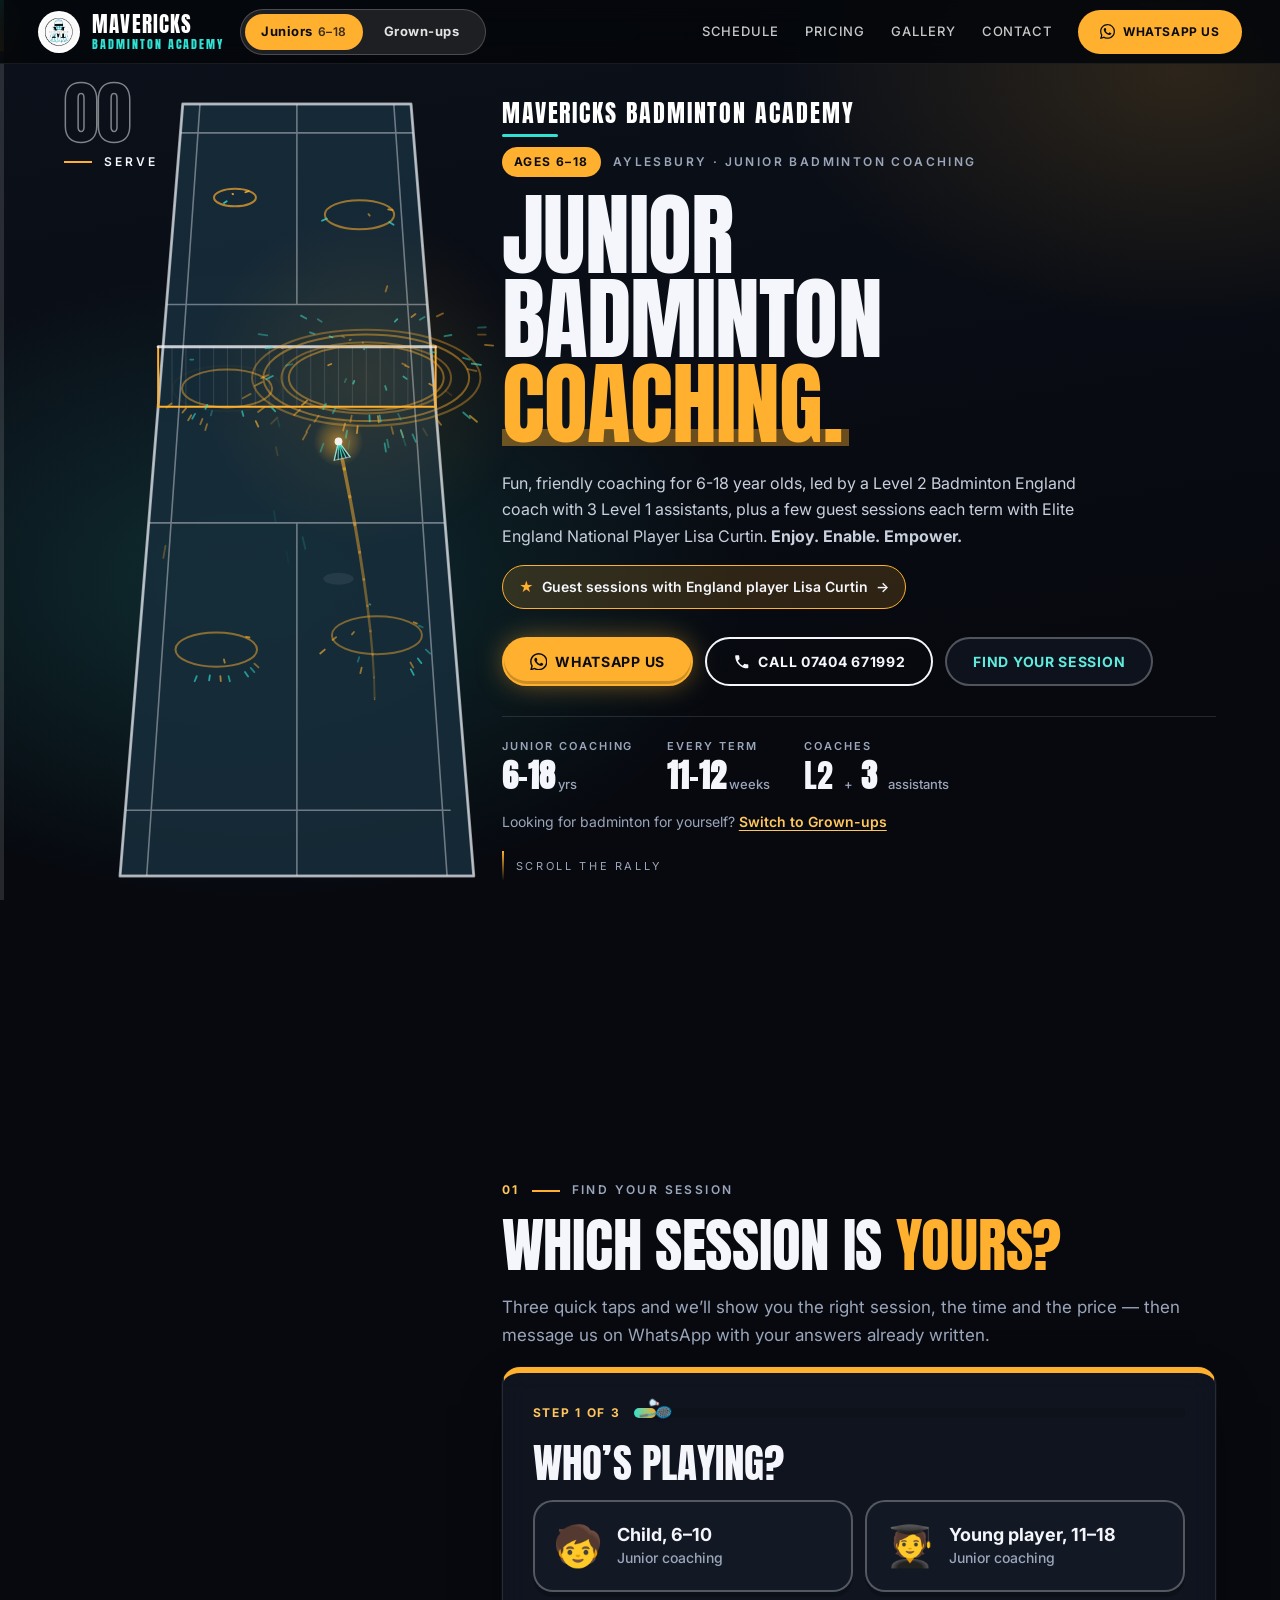
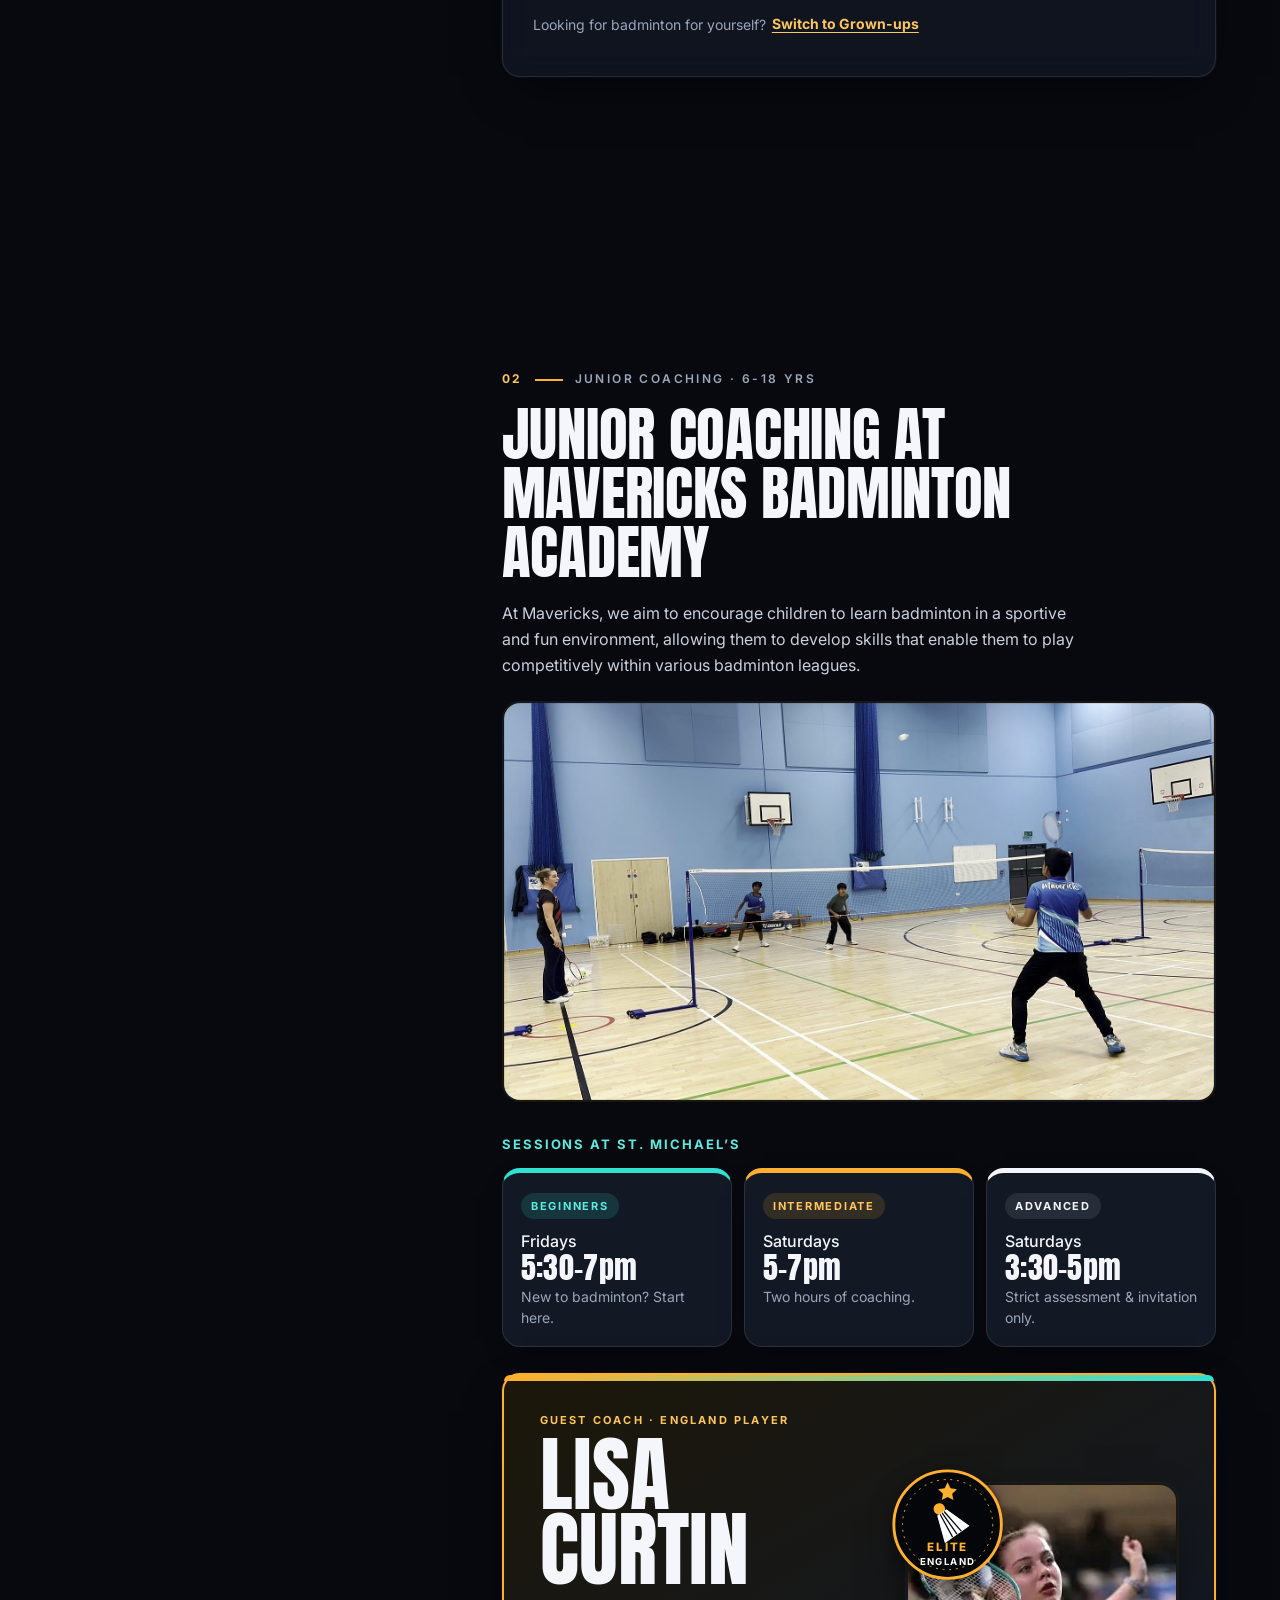
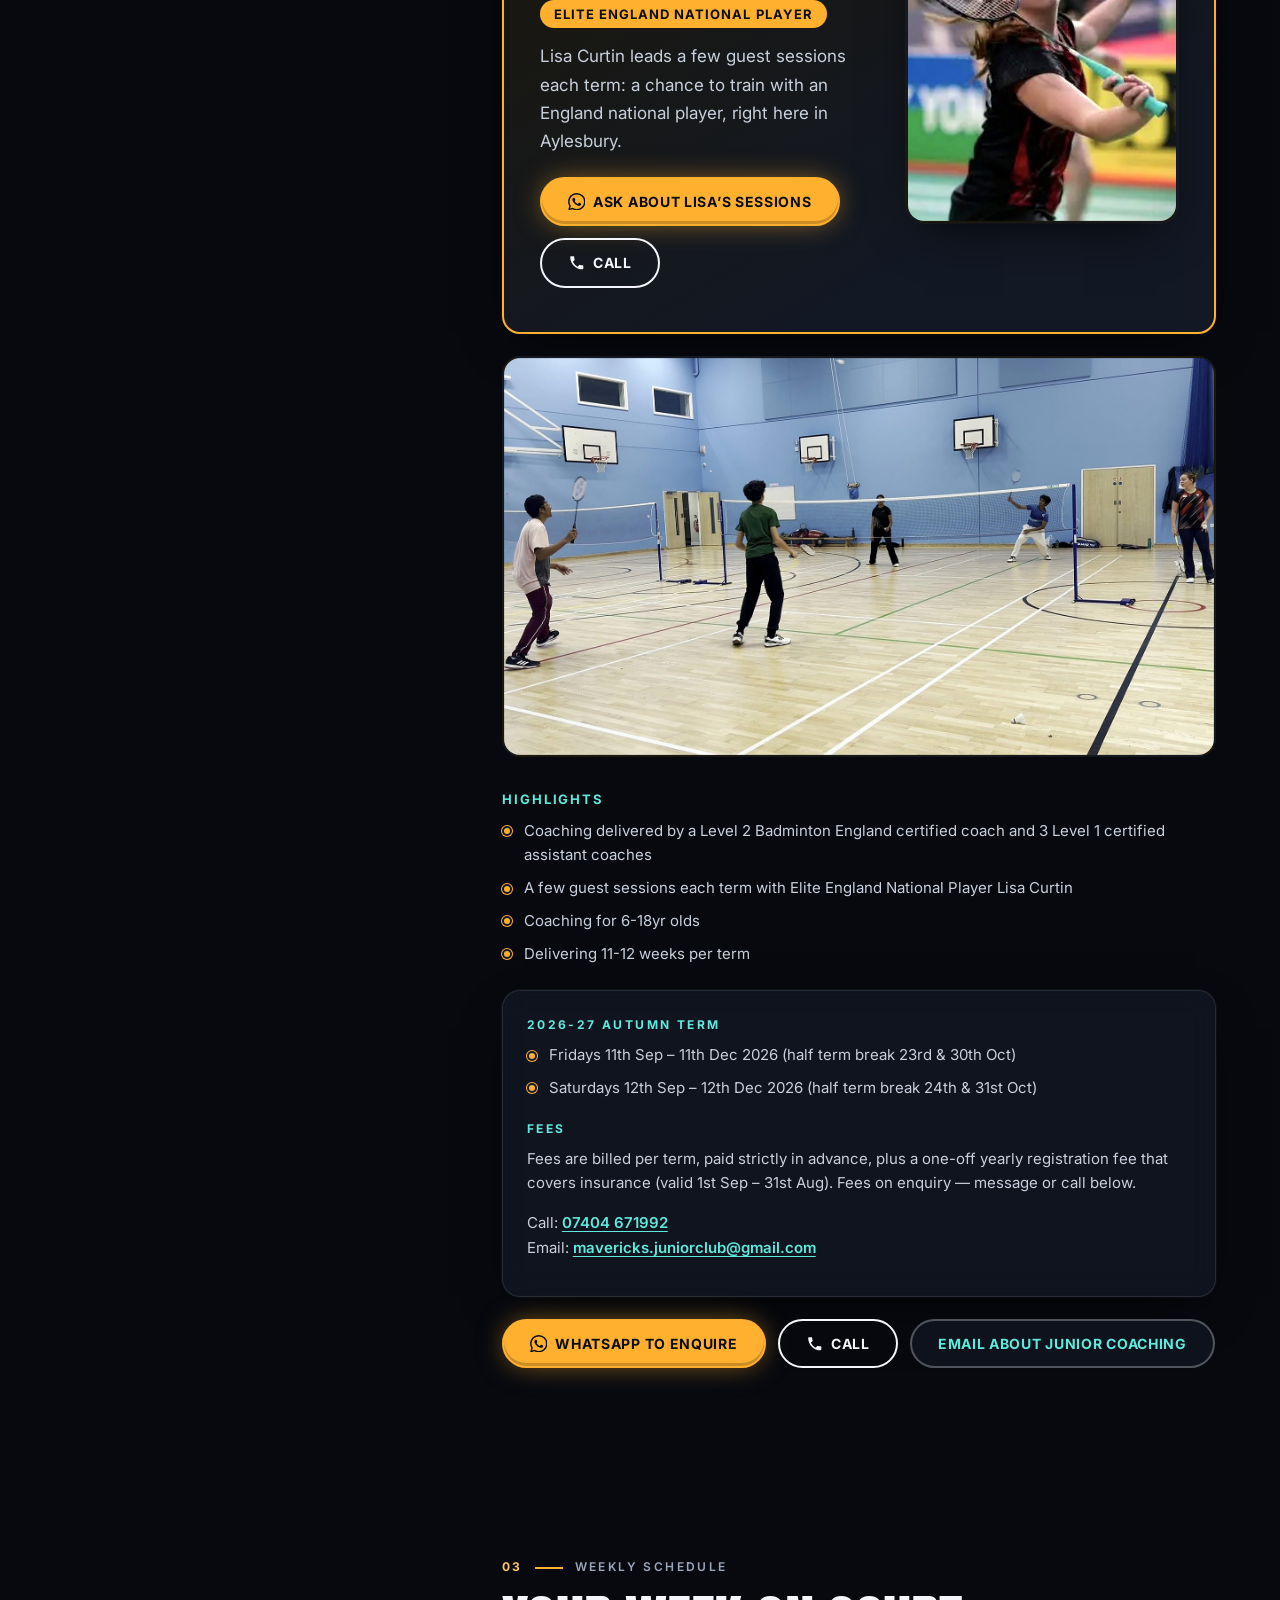
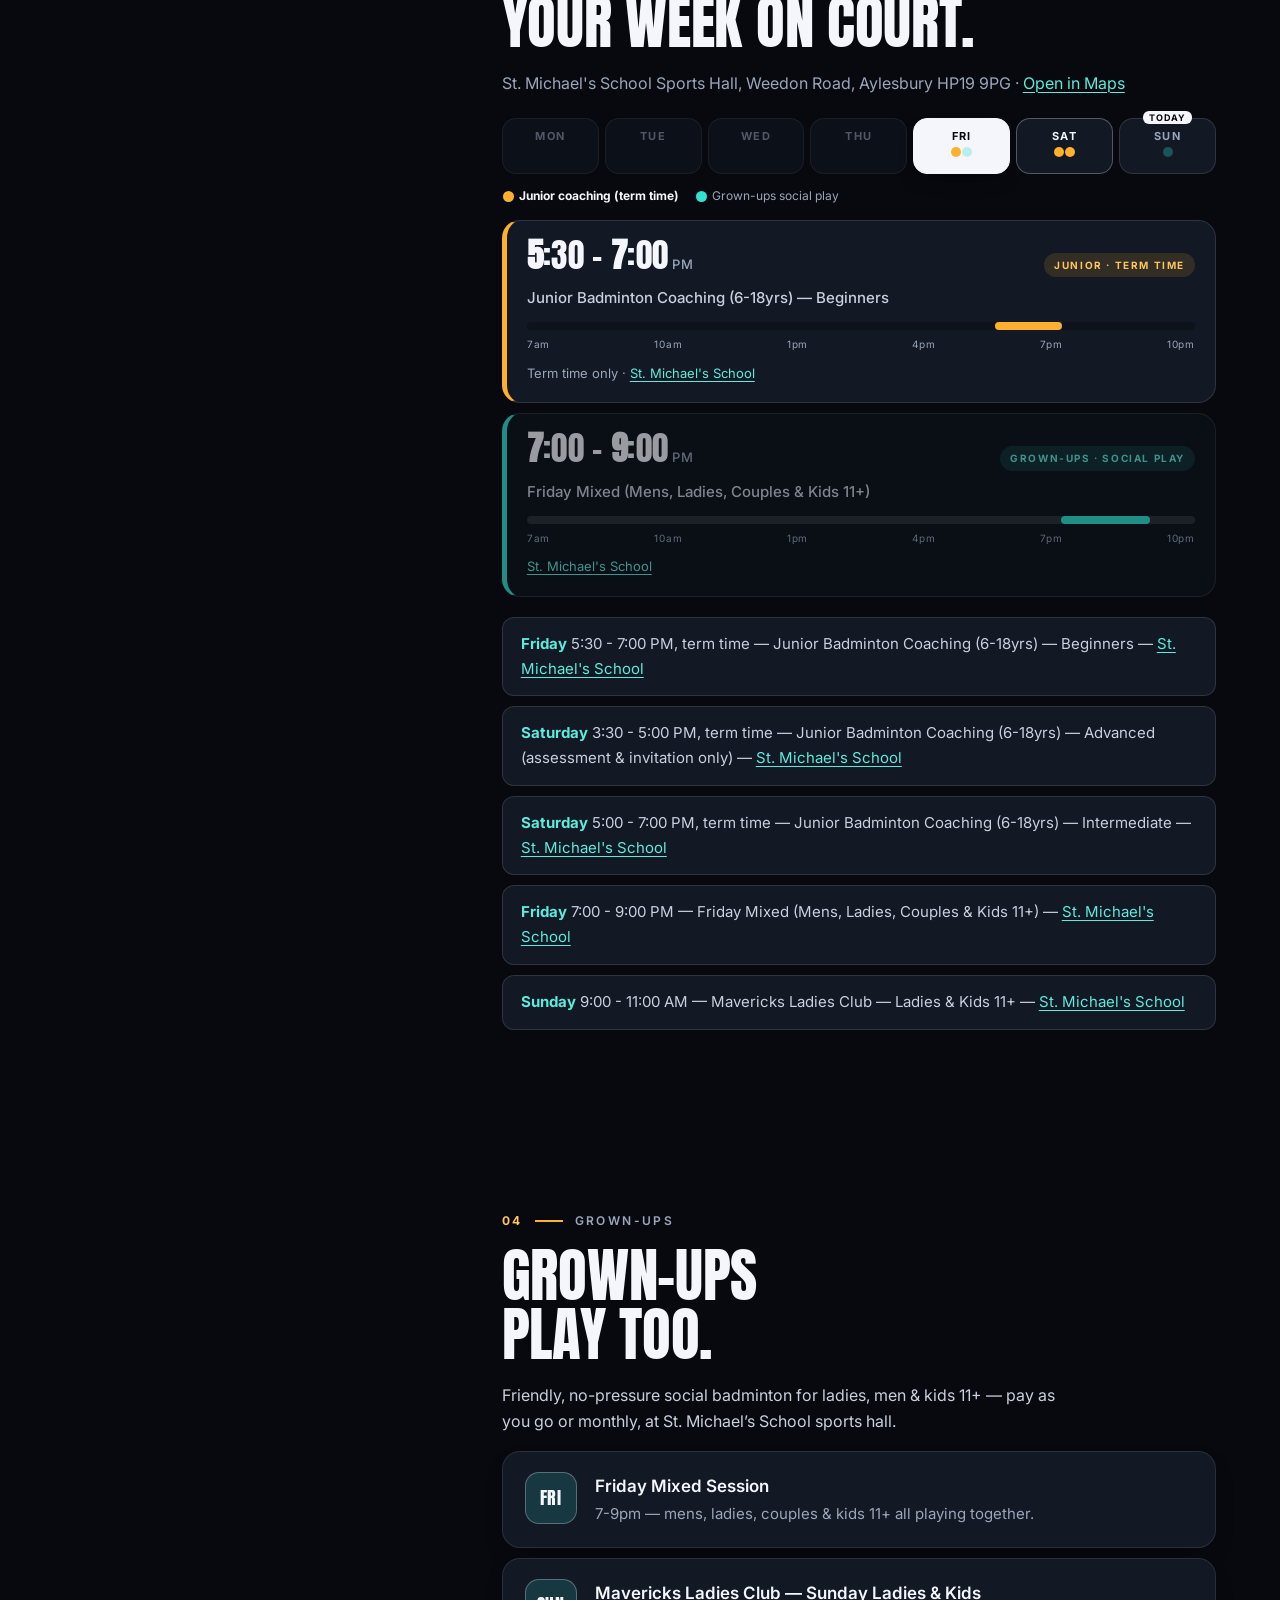
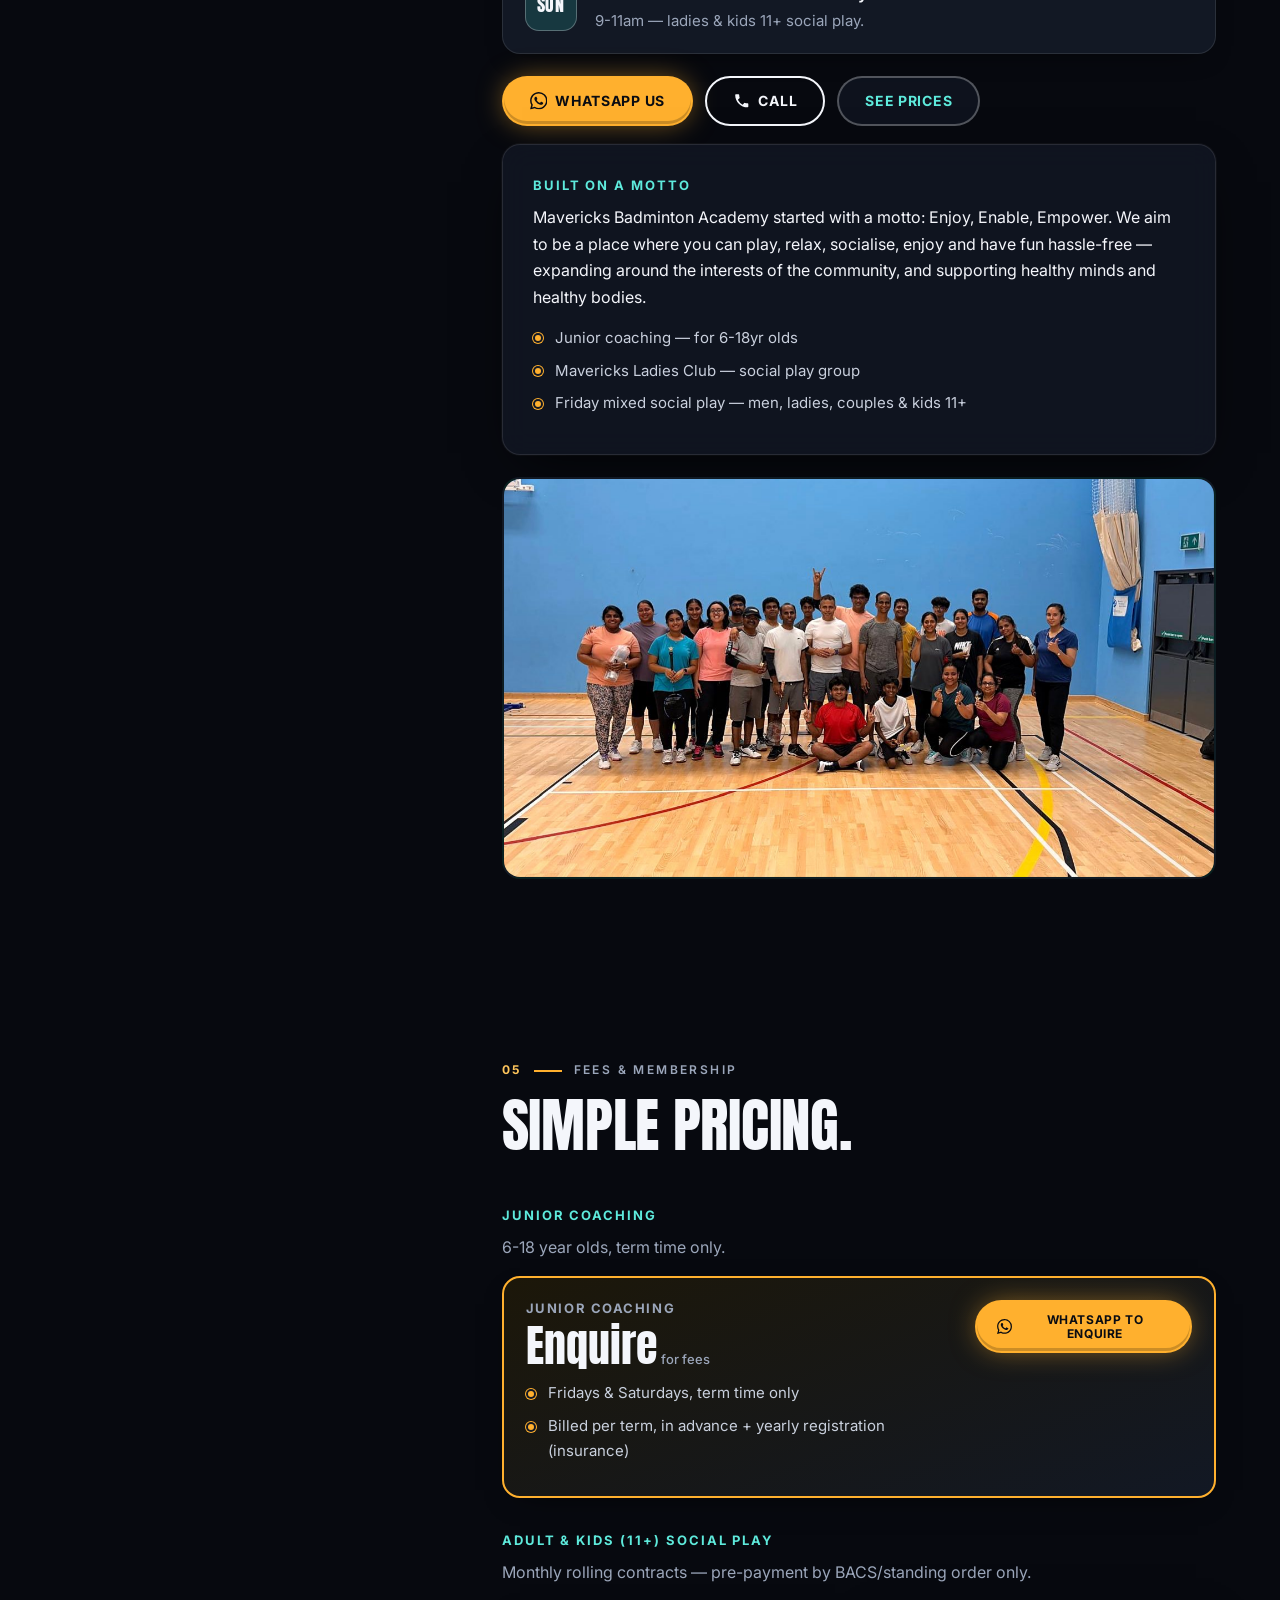
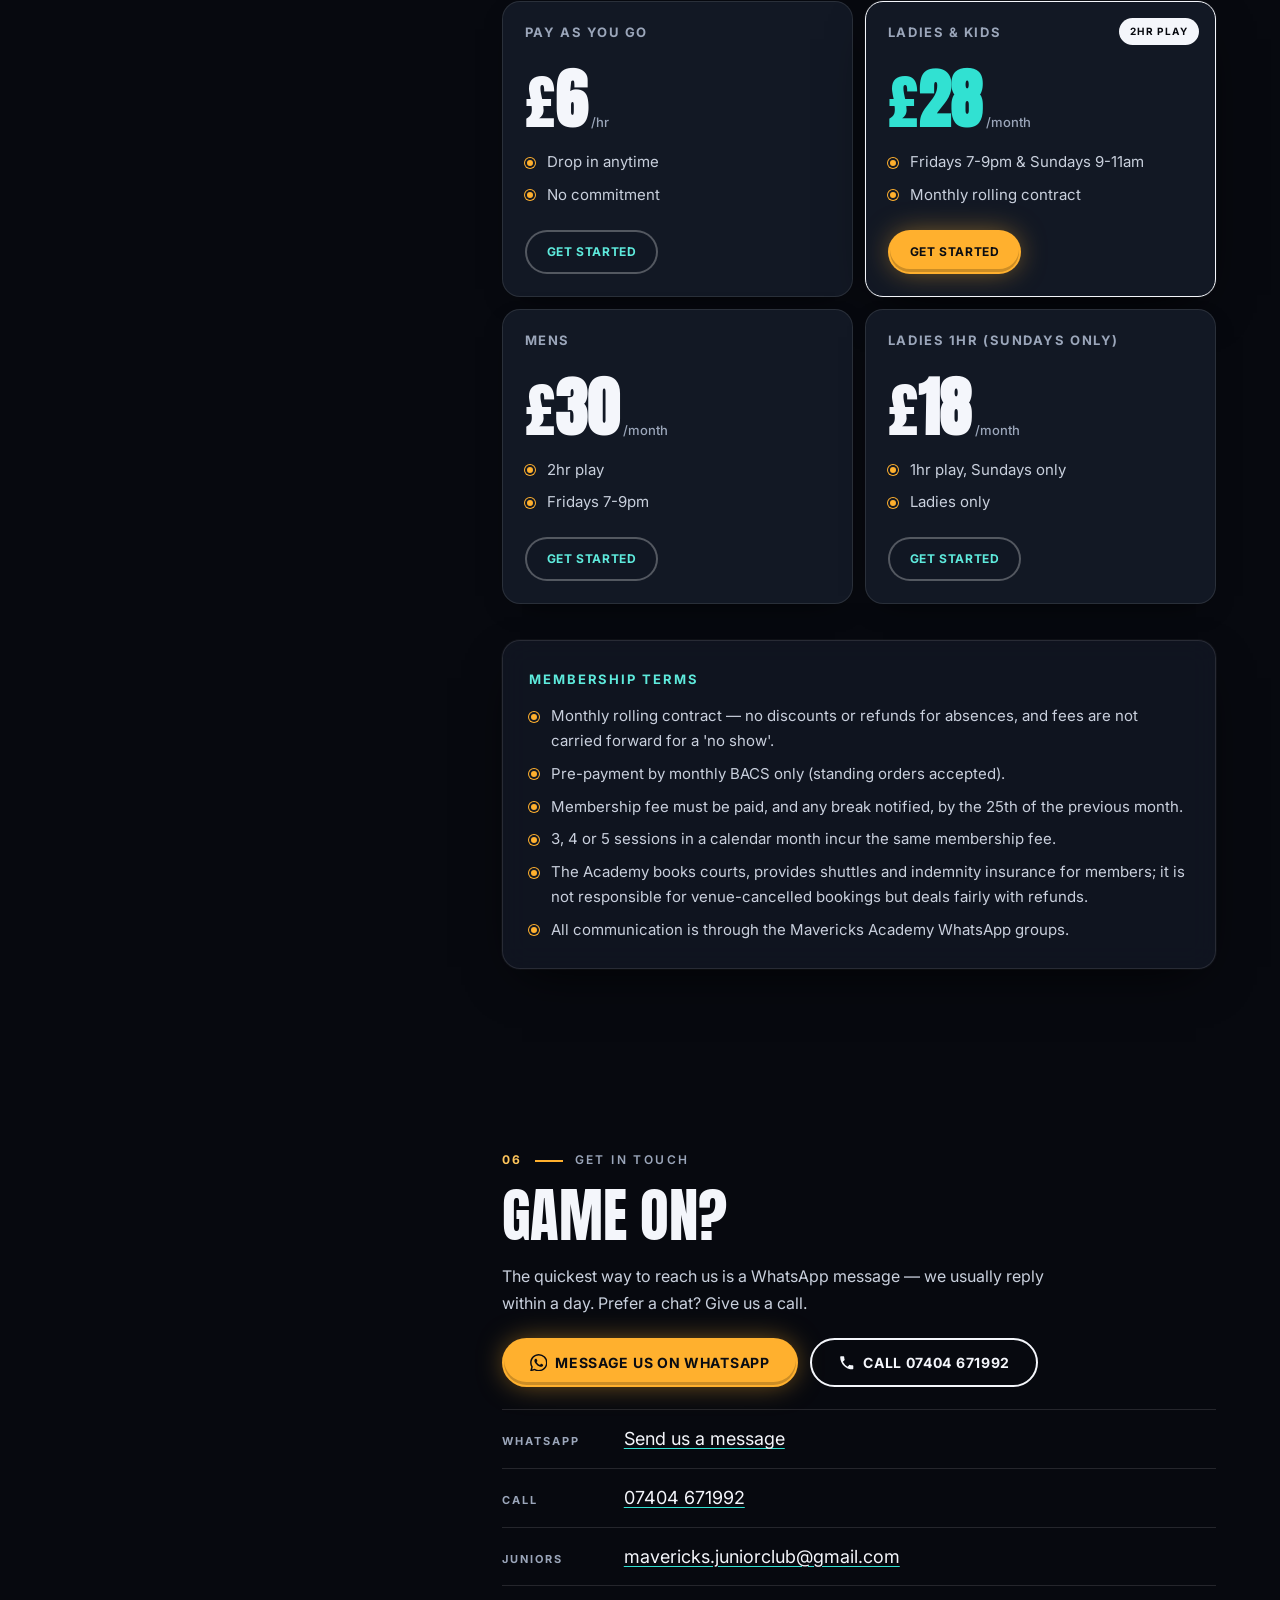
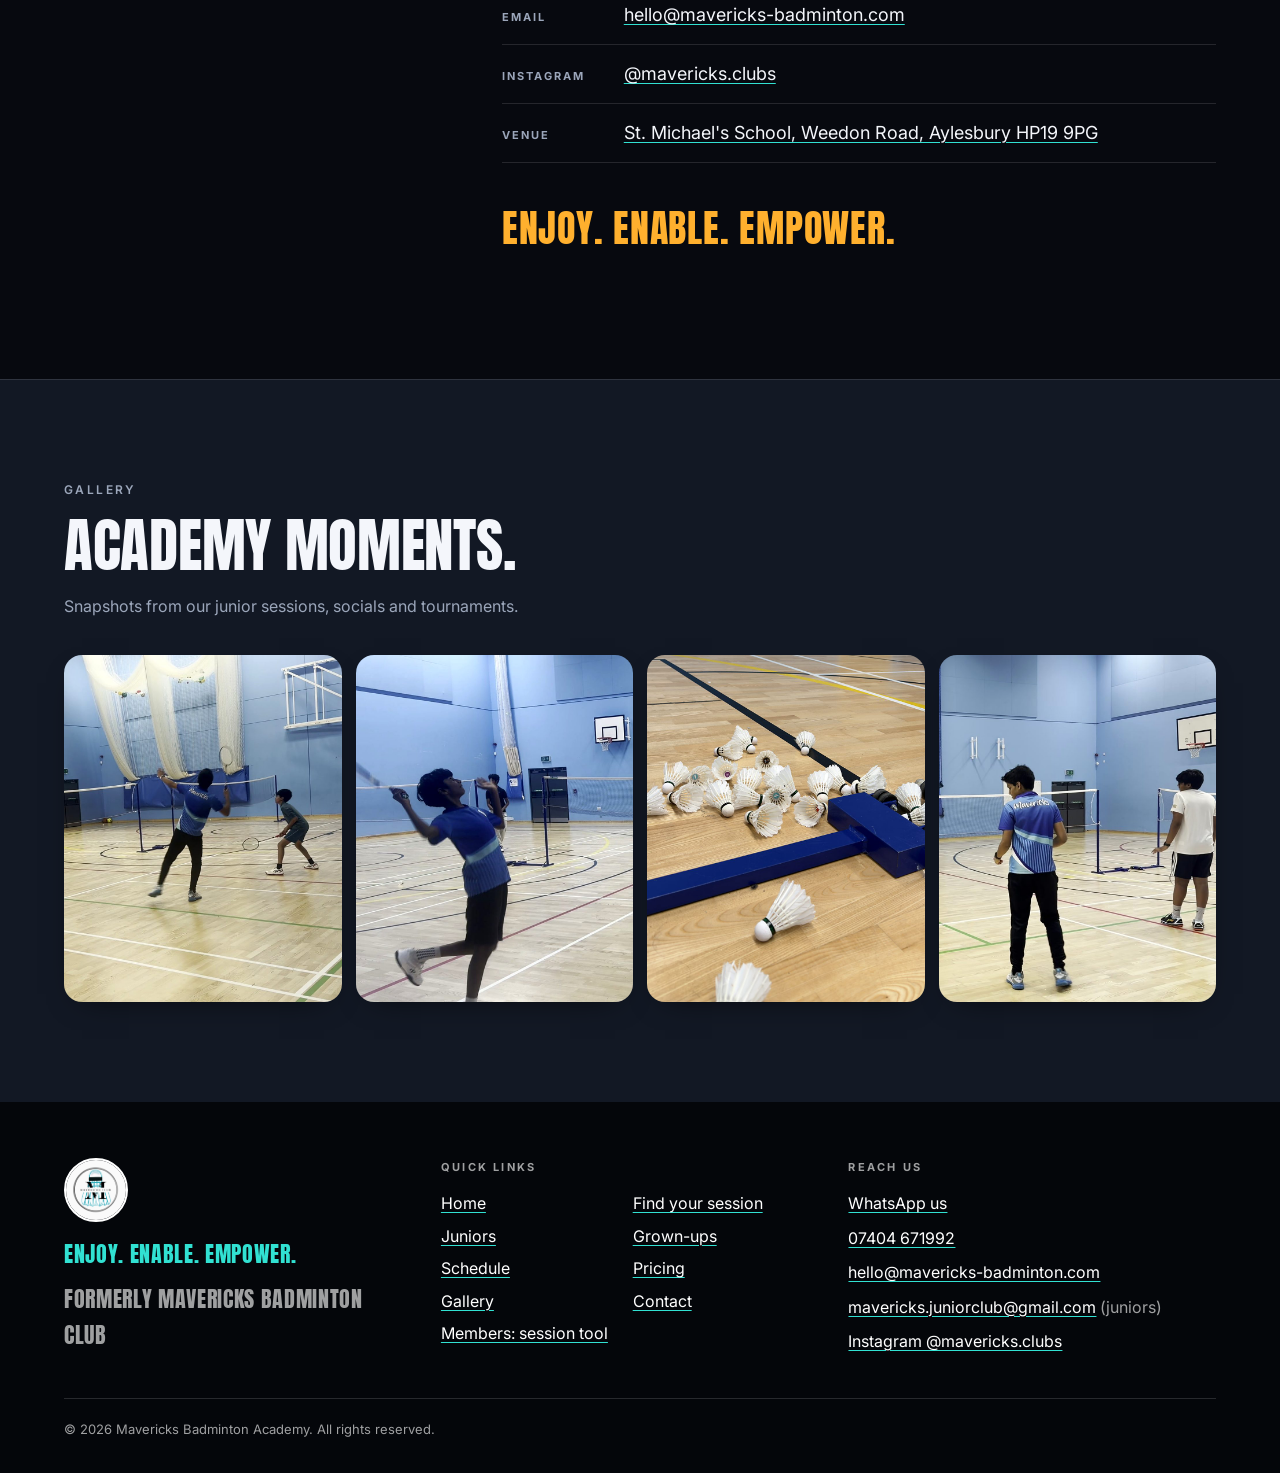
==== index.html @ 6f5ff704 "Remove the ladies group photo (and its photo spot) from the page Co-Authored-By: Claude Sonnet 5.5 <" ====
<!DOCTYPE html>
<html lang="en-GB" data-theme="dark">
<head>
  <meta charset="UTF-8">
  <meta name="viewport" content="width=device-width, initial-scale=1.0">
  <link rel="canonical" href="https://mavericks-badminton.com/">
  <title>Mavericks Badminton Academy — Junior Badminton Coaching in Aylesbury</title>
  <meta name="description" content="Junior badminton coaching for 6-18 year olds in Aylesbury, led by a Level 2 Badminton England coach. Plus friendly Ladies Club &amp; Friday mixed social play for grown-ups. Enjoy. Enable. Empower.">
  <meta name="theme-color" content="#04060a">
  <meta property="og:type" content="website">
  <meta property="og:site_name" content="Mavericks Badminton Academy">
  <meta property="og:title" content="Mavericks Badminton Academy — Junior Badminton Coaching in Aylesbury">
  <meta property="og:description" content="Junior badminton coaching for 6-18 year olds in Aylesbury, plus friendly Ladies Club and Friday mixed social play. Enjoy. Enable. Empower.">
  <meta property="og:url" content="https://mavericks-badminton.com/">
  <meta property="og:image" content="https://mavericks-badminton.com/images/logo.jpg">
  <meta name="twitter:card" content="summary">
  <meta name="twitter:title" content="Mavericks Badminton Academy">
  <meta name="twitter:image" content="https://mavericks-badminton.com/images/logo.jpg">
  <link rel="icon" href="images/logo.jpg">
  <link rel="preconnect" href="https://fonts.googleapis.com">
  <link rel="preconnect" href="https://fonts.gstatic.com" crossorigin>
  <link href="https://fonts.googleapis.com/css2?family=Anton&family=Inter:wght@400;500;600;700&display=swap" rel="stylesheet">
  <link rel="stylesheet" href="css/style.css">
  <script>
    /* Runs before first paint: JS flag + pick the audience (Juniors by default; #grownups link or this tab's last choice). Nothing sensitive is stored. */
    (function () {
      var d = document.documentElement; d.classList.add('js');
      /* ?theme=name in the URL (midnight, dark, teal, royal, forest) overrides the default. Works with or without the picker; stored choices are handled in js/main.js */
      try { var t = new URLSearchParams(location.search).get('theme'); if (t && /^[a-z]{3,12}$/.test(t)) d.setAttribute('data-theme', t); } catch (e) {}
      var a = 'juniors';
      try { if (sessionStorage.getItem('mav-aud') === 'grownups') a = 'grownups'; } catch (e) {}
      if (location.hash === '#grownups') a = 'grownups';
      d.setAttribute('data-aud', a);
    })();
  </script>
  <!-- telephone + email are added to this block by js/main.js from the CONTACT settings -->
  <script type="application/ld+json" id="ld-json">
  {
    "@context": "https://schema.org",
    "@type": "SportsClub",
    "name": "Mavericks Badminton Academy",
    "alternateName": "Mavericks Badminton Club",
    "slogan": "Enjoy. Enable. Empower.",
    "sport": "Badminton",
    "description": "Junior badminton coaching for 6-18 year olds, plus ladies and mixed social badminton in Aylesbury.",
    "logo": "images/logo.jpg",
    "address": {
      "@type": "PostalAddress",
      "streetAddress": "St. Michael's School, Weedon Road",
      "addressLocality": "Aylesbury",
      "postalCode": "HP19 9PG",
      "addressCountry": "GB"
    },
    "areaServed": "Aylesbury, Buckinghamshire",
    "sameAs": ["https://www.instagram.com/mavericks.clubs/"]
  }
  </script>
</head>
<body>
  <!-- Icons (used with <svg class="ico"><use href="#i-wa"/></svg>) -->
  <svg width="0" height="0" style="position:absolute" aria-hidden="true" focusable="false">
    <symbol id="i-wa" viewBox="0 0 24 24"><path fill="currentColor" d="M17.472 14.382c-.297-.149-1.758-.867-2.03-.967-.273-.099-.471-.148-.67.15-.197.297-.767.966-.94 1.164-.173.199-.347.223-.644.075-.297-.15-1.255-.463-2.39-1.475-.883-.788-1.48-1.761-1.653-2.059-.173-.297-.018-.458.13-.606.134-.133.298-.347.446-.52.149-.174.198-.298.298-.497.099-.198.05-.371-.025-.52-.075-.149-.669-1.612-.916-2.207-.242-.579-.487-.5-.669-.51-.173-.008-.371-.01-.57-.01-.198 0-.52.074-.792.372-.272.297-1.04 1.016-1.04 2.479 0 1.462 1.065 2.875 1.213 3.074.149.198 2.096 3.2 5.077 4.487.709.306 1.262.489 1.694.625.712.227 1.36.195 1.871.118.571-.085 1.758-.719 2.006-1.413.248-.694.248-1.289.173-1.413-.074-.124-.272-.198-.57-.347m-5.421 7.403h-.004a9.87 9.87 0 01-5.031-1.378l-.361-.214-3.741.982.998-3.648-.235-.374a9.86 9.86 0 01-1.51-5.26c.001-5.45 4.436-9.884 9.888-9.884 2.64 0 5.122 1.03 6.988 2.898a9.825 9.825 0 012.893 6.994c-.003 5.45-4.437 9.884-9.885 9.884m8.413-18.297A11.815 11.815 0 0012.05 0C5.495 0 .16 5.335.157 11.892c0 2.096.547 4.142 1.588 5.945L.057 24l6.305-1.654a11.882 11.882 0 005.683 1.448h.005c6.554 0 11.89-5.335 11.893-11.893a11.821 11.821 0 00-3.48-8.413Z"/></symbol>
    <symbol id="i-call" viewBox="0 0 24 24"><path fill="currentColor" d="M6.62 10.79a15.05 15.05 0 006.59 6.59l2.2-2.2a1 1 0 011.02-.24c1.12.37 2.33.57 3.57.57a1 1 0 011 1V20a1 1 0 01-1 1C10.61 21 3 13.39 3 4a1 1 0 011-1h3.5a1 1 0 011 1c0 1.25.2 2.45.57 3.57a1 1 0 01-.25 1.02l-2.2 2.2z"/></symbol>
  </svg>

  <a href="#main" class="skip-link">Skip to content</a>

  <header class="site-header">
    <a href="./" class="brand" aria-label="Mavericks Badminton Academy — home">
      <img src="images/logo.jpg" alt="Mavericks Badminton Academy logo" class="brand-logo" width="40" height="40">
      <span class="brand-name"><b>MAVERICKS</b><i>BADMINTON ACADEMY</i></span>
    </a>

    <!-- Audience switch. Plain links, so it still works without JavaScript (#grownups jumps to the grown-ups section) -->
    <div class="aud" id="aud" role="group" aria-label="Who is this for?">
      <a href="#top" class="aud-opt" data-aud="juniors" aria-current="true">Juniors <small>6&ndash;18</small></a>
      <a href="#grownups" class="aud-opt" data-aud="grownups">Grown-ups</a>
    </div>

    <input type="checkbox" id="nav-toggle" class="nav-toggle" aria-label="Toggle menu">
    <label for="nav-toggle" class="nav-burger" aria-hidden="true"><span></span><span></span></label>
    <nav class="site-nav" aria-label="Main">
      <ul>
        <li><a href="#schedule">Schedule</a></li>
        <li><a href="#join">Pricing</a></li>
        <li class="nav-extra"><a href="#gallery">Gallery</a></li>
        <li><a href="#contact">Contact</a></li>
      </ul>
      <a href="#contact" class="btn btn-wa btn-sm nav-cta" data-wa><svg class="ico" aria-hidden="true"><use href="#i-wa"/></svg><span>WhatsApp us</span></a>
    </nav>
  </header>

  <main id="main">
    <div class="cinema" id="cinema">
      <!-- The sticky stage: top-down court drawn on canvas (decorative) -->
      <div class="stage" aria-hidden="true">
        <canvas id="court"></canvas>
        <div class="hud">
          <div class="hud-num" id="hud-num">00</div>
          <div class="hud-label"><span id="hud-zone">Serve</span></div>
        </div>
        <div class="hud-rail"><span id="hud-bar"></span></div>
      </div>

      <div class="chapters">

        <!-- 00 HERO — two panes, one shown per audience (Juniors by default) -->
        <section class="chapter chapter-hero" data-chapter="0" data-zone="Serve" id="top">
          <div class="chapter-inner">

            <div class="aud-pane" data-for="juniors">
              <p class="hero-brand">Mavericks Badminton Academy</p>
              <p class="eyebrow"><span class="pill-jr">Ages 6&ndash;18</span> Aylesbury &middot; Junior badminton coaching</p>
              <h1 class="display">
                <span class="line">Junior</span>
                <span class="line">Badminton</span>
                <span class="line accent">Coaching.</span>
              </h1>
              <p class="lead">Fun, friendly coaching for 6-18 year olds, led by a Level 2 Badminton England coach with 3 Level 1 assistants, plus a few guest sessions each term with Elite England National Player Lisa Curtin. <strong>Enjoy. Enable. Empower.</strong></p>
              <a href="#lisa" class="chip-lisa"><span aria-hidden="true">&#9733;</span> Guest sessions with England player Lisa Curtin <span aria-hidden="true">&rarr;</span></a>
              <div class="cta-row">
                <a href="#contact" class="btn btn-wa" data-wa="Hi Mavericks Badminton Academy, I'd like to ask about junior badminton coaching."><svg class="ico" aria-hidden="true"><use href="#i-wa"/></svg><span>WhatsApp us</span></a>
                <a href="#contact" class="btn btn-call" data-call><svg class="ico" aria-hidden="true"><use href="#i-call"/></svg><span>Call <span data-text="phone"></span></span></a>
                <a href="#finder" class="btn btn-ghost"><span>Find your session</span></a>
              </div>
              <dl class="stat-row">
                <div><dt>Junior coaching</dt><dd><b data-count="6">6</b>&ndash;<b data-count="18">18</b><small>yrs</small></dd></div>
                <div><dt>Every term</dt><dd><b data-count="11">11</b>&ndash;<b data-count="12">12</b><small>weeks</small></dd></div>
                <div><dt>Coaches</dt><dd>L2 <small>+</small> <b data-count="3">3</b> <small>assistants</small></dd></div>
              </dl>
              <p class="swap-hint">Looking for badminton for yourself? <a href="#grownups" data-aud-go="grownups">Switch to Grown-ups</a></p>
            </div>

            <div class="aud-pane" data-for="grownups">
              <p class="hero-brand">Mavericks Badminton Academy</p>
              <p class="eyebrow"><span class="pill-jr">Grown-ups</span> Aylesbury &middot; Friendly social badminton</p>
              <h1 class="display">
                <span class="line">Grown-ups</span>
                <span class="line">Play Too.</span>
                <span class="line accent">Come Play.</span>
              </h1>
              <p class="lead">Relaxed, welcoming social badminton at St. Michael&rsquo;s &mdash; the Mavericks Ladies Club on Sunday mornings and our friendly mixed session on Fridays. Pay as you go from &pound;6/hr, or join monthly. <strong>Enjoy. Enable. Empower.</strong></p>
              <div class="cta-row">
                <a href="#contact" class="btn btn-wa" data-wa="Hi Mavericks Badminton Academy, I'd like to ask about the Ladies Club and Friday mixed badminton sessions."><svg class="ico" aria-hidden="true"><use href="#i-wa"/></svg><span>WhatsApp us</span></a>
                <a href="#contact" class="btn btn-call" data-call><svg class="ico" aria-hidden="true"><use href="#i-call"/></svg><span>Call <span data-text="phone"></span></span></a>
                <a href="#finder" class="btn btn-ghost"><span>Find your session</span></a>
              </div>
              <dl class="stat-row">
                <div><dt>Friday mixed</dt><dd>7&ndash;9<small>pm</small></dd></div>
                <div><dt>Ladies Club</dt><dd>Sun <small>9&ndash;11am</small></dd></div>
                <div><dt>Pay as you go</dt><dd>&pound;<b data-count="6">6</b><small>/hr</small></dd></div>
              </dl>
              <p class="swap-hint">Looking for junior coaching (6-18)? <a href="#top" data-aud-go="juniors">Switch to Juniors</a></p>
            </div>

            <a href="#finder" class="scroll-cue" aria-label="Scroll to the session finder"><span></span>Scroll the rally</a>
          </div>
        </section>

        <!-- 01 FINDER -->
        <section class="chapter" id="finder" data-chapter="1" data-zone="Find">
          <div class="chapter-inner">
            <p class="eyebrow"><span class="num">01</span> Find your session</p>
            <h2 class="h2">Which session is <span class="accent">yours?</span></h2>
            <p class="muted finder-intro">Three quick taps and we&rsquo;ll show you the right session, the time and the price &mdash; then message us on WhatsApp with your answers already written.</p>

            <div class="finder glass" id="finder-app" aria-labelledby="finder-title">
              <h3 class="sr-only" id="finder-title">Session finder</h3>
              <div class="finder-ui" hidden></div>

              <!-- No-JS fallback: the same answers as a plain list -->
              <div class="finder-static">
                <h3 class="h3">Who&rsquo;s playing?</h3>
                <ul class="ticks">
                  <li><b>Child aged 6-18:</b> Fridays 5:30-7pm Beginners &middot; Saturdays 5-7pm Intermediate &middot; Saturdays 3:30-5pm Advanced (assessment &amp; invitation only). Fees per term &mdash; ask us.</li>
                  <li><b>Women:</b> Friday 7-9pm mixed &middot; Sunday 9-11am Ladies Club. From &pound;6/hr pay as you go.</li>
                  <li><b>Men:</b> Friday 7-9pm mixed. &pound;6/hr pay as you go, or &pound;30/month.</li>
                </ul>
                <p><a class="btn btn-wa btn-sm" href="#contact"><span>See how to contact us</span></a></p>
              </div>
            </div>
          </div>
        </section>

        <!-- 02 JUNIORS -->
        <section class="chapter" id="juniors" data-chapter="2" data-zone="Juniors">
          <div class="chapter-inner">
            <p class="eyebrow"><span class="num">02</span> Junior coaching &middot; 6-18 yrs</p>
            <h2 class="h2">Junior coaching at<br>Mavericks Badminton Academy</h2>
            <p class="lead">At Mavericks, we aim to encourage children to learn badminton in a sportive and fun environment, allowing them to develop skills that enable them to play competitively within various badminton leagues.</p>

            <!-- PHOTO SLOT "junior-coaching": main junior coaching shot, 16:9 landscape (prominent) -->
            <figure class="photo-slot photo-jr" data-slot="junior-coaching" style="--ar:16/9">
              <figcaption>Photo slot &middot; junior-coaching &middot; 16:9</figcaption>
            </figure>

            <h3 class="h3">Sessions at St. Michael&rsquo;s</h3>
            <div class="levels">
              <article class="card level lv-1 tilt-glow">
                <span class="lv-tag">Beginners</span>
                <h4>Fridays <b>5:30-7pm</b></h4>
                <p>New to badminton? Start here.</p>
              </article>
              <article class="card level lv-2 tilt-glow">
                <span class="lv-tag">Intermediate</span>
                <h4>Saturdays <b>5-7pm</b></h4>
                <p>Two hours of coaching.</p>
              </article>
              <article class="card level lv-3 tilt-glow">
                <span class="lv-tag">Advanced</span>
                <h4>Saturdays <b>3:30-5pm</b></h4>
                <p>Strict assessment &amp; invitation only.</p>
              </article>
            </div>

            <!-- GUEST COACH: Lisa Curtin feature (only the facts already on the site: Elite England National Player, leads special sessions) -->
            <div class="lisa glass" id="lisa">
              <div class="lisa-copy">
                <p class="lisa-eyebrow">Guest coach &middot; England player</p>
                <h3 class="lisa-name">Lisa Curtin</h3>
                <p class="lisa-role">Elite England National Player</p>
                <p class="lisa-line">Lisa Curtin leads a few guest sessions each term: a chance to train with an England national player, right here in Aylesbury.</p>
                <div class="cta-row">
                  <a href="#contact" class="btn btn-wa" data-wa="Hi Mavericks Badminton Academy, I'd like to know about the sessions with Lisa Curtin."><svg class="ico" aria-hidden="true"><use href="#i-wa"/></svg><span>Ask about Lisa&rsquo;s sessions</span></a>
                  <a href="#contact" class="btn btn-call" data-call><svg class="ico" aria-hidden="true"><use href="#i-call"/></svg><span>Call</span></a>
                </div>
              </div>
              <div class="lisa-media">
                <!-- PHOTO SLOT "junior-lisa": Lisa Curtin, portrait 4:5 (large, prominent) -->
                <figure class="photo-slot photo-jr" data-slot="junior-lisa" style="--ar:4/5"><figcaption>Photo slot &middot; junior-lisa &middot; 4:5 portrait &middot; Lisa Curtin</figcaption></figure>
                <svg class="lisa-badge" viewBox="0 0 120 120" role="img" aria-label="Elite England National Player badge">
                  <circle cx="60" cy="60" r="56" fill="var(--hdr-solid)"/>
                  <circle cx="60" cy="60" r="56" fill="none" stroke="var(--jr)" stroke-width="3"/>
                  <circle cx="60" cy="60" r="47" fill="none" stroke="var(--jr)" stroke-width="1" stroke-dasharray="2 5"/>
                  <path fill="var(--jr)" d="M60 16l3 6.2 6.8.9-5 4.7 1.2 6.7L60 31.2l-6 3.3 1.2-6.7-5-4.7 6.8-.9z"/>
                  <g transform="translate(60 56) rotate(-35)" stroke="#fff" stroke-linejoin="round">
                    <circle cx="0" cy="-15" r="6" fill="var(--jr)" stroke="none"/>
                    <path d="M-5.5 -10 L5.5 -10 L15 17 L-15 17 Z" fill="#fff" stroke-width="1"/>
                    <path d="M-2.5 -10 L-5.5 17 M2.5 -10 L5.5 17 M0 -10 V17" fill="none" stroke="var(--hdr-solid)" stroke-width="1.3"/>
                  </g>
                  <text x="60" y="88" text-anchor="middle" font-family="Inter, sans-serif" font-weight="800" font-size="12" letter-spacing="2" fill="var(--jr)">ELITE</text>
                  <text x="60" y="102" text-anchor="middle" font-family="Inter, sans-serif" font-weight="700" font-size="10" letter-spacing="1.5" fill="#fff">ENGLAND</text>
                </svg>
              </div>
            </div>

            <!-- PHOTO SLOT "junior-squad": junior group / squad shot, 16:9 -->
            <figure class="photo-slot photo-jr" data-slot="junior-squad" style="--ar:16/9"><figcaption>Photo slot &middot; junior-squad &middot; 16:9</figcaption></figure>

            <h3 class="h3">Highlights</h3>
            <ul class="ticks">
              <li>Coaching delivered by a Level 2 Badminton England certified coach and 3 Level 1 certified assistant coaches</li>
              <li>A few guest sessions each term with Elite England National Player Lisa Curtin</li>
              <li>Coaching for 6-18yr olds</li>
              <li>Delivering 11-12 weeks per term</li>
            </ul>

            <div class="terms-box glass">
              <h4>2026-27 Autumn Term</h4>
              <ul class="ticks">
                <li>Fridays 11th Sep &ndash; 11th Dec 2026 (half term break 23rd &amp; 30th Oct)</li>
                <li>Saturdays 12th Sep &ndash; 12th Dec 2026 (half term break 24th &amp; 31st Oct)</li>
              </ul>
              <h4>Fees</h4>
              <p>Fees are billed per term, paid strictly in advance, plus a one-off yearly registration fee that covers insurance (valid 1st Sep &ndash; 31st Aug). Fees on enquiry &mdash; message or call below.</p>
              <p class="junior-contact">
                Call: <a href="#contact" data-call data-text="phone"></a><br>
                Email: <a href="#contact" data-mailto="juniorEmail" data-text="juniorEmail"></a>
              </p>
            </div>
            <div class="cta-row">
              <a href="#contact" class="btn btn-wa" data-wa="Hi Mavericks Badminton Academy, I'd like to enquire about junior badminton coaching (fees and space this term)."><svg class="ico" aria-hidden="true"><use href="#i-wa"/></svg><span>WhatsApp to enquire</span></a>
              <a href="#contact" class="btn btn-call" data-call><svg class="ico" aria-hidden="true"><use href="#i-call"/></svg><span>Call</span></a>
              <a href="#contact" class="btn btn-ghost" data-mailto="juniorEmail" data-subject="Junior coaching enquiry"><span>Email about junior coaching</span></a>
            </div>
          </div>
        </section>

        <!-- 03 SCHEDULE -->
        <section class="chapter" id="schedule" data-chapter="3" data-zone="Schedule">
          <div class="chapter-inner">
            <p class="eyebrow"><span class="num">03</span> Weekly schedule</p>
            <h2 class="h2">Your week on court.</h2>
            <p class="muted">St. Michael&#39;s School Sports Hall, Weedon Road, Aylesbury HP19 9PG &middot; <a href="https://maps.app.goo.gl/BkREnDt3v22gYq8x8" target="_blank" rel="noopener">Open in Maps</a></p>

            <!-- Interactive strip (built by JS); the list below is the no-JS fallback and the data source -->
            <div class="week" id="week" hidden></div>
            <ul class="sched-list" id="sched-data">
              <li data-day="5" data-start="17:30" data-end="19:00" data-kind="junior" data-title="Junior Badminton Coaching (6-18yrs) — Beginners"><b>Friday</b> 5:30 - 7:00 PM, term time — Junior Badminton Coaching (6-18yrs) — Beginners — <a href="https://maps.app.goo.gl/BkREnDt3v22gYq8x8" target="_blank" rel="noopener">St. Michael&#39;s School</a></li>
              <li data-day="6" data-start="15:30" data-end="17:00" data-kind="junior" data-title="Junior Badminton Coaching (6-18yrs) — Advanced (assessment &amp; invitation only)"><b>Saturday</b> 3:30 - 5:00 PM, term time — Junior Badminton Coaching (6-18yrs) — Advanced (assessment &amp; invitation only) — <a href="https://maps.app.goo.gl/BkREnDt3v22gYq8x8" target="_blank" rel="noopener">St. Michael&#39;s School</a></li>
              <li data-day="6" data-start="17:00" data-end="19:00" data-kind="junior" data-title="Junior Badminton Coaching (6-18yrs) — Intermediate"><b>Saturday</b> 5:00 - 7:00 PM, term time — Junior Badminton Coaching (6-18yrs) — Intermediate — <a href="https://maps.app.goo.gl/BkREnDt3v22gYq8x8" target="_blank" rel="noopener">St. Michael&#39;s School</a></li>
              <li data-day="5" data-start="19:00" data-end="21:00" data-kind="adult" data-title="Friday Mixed (Mens, Ladies, Couples &amp; Kids 11+)"><b>Friday</b> 7:00 - 9:00 PM — Friday Mixed (Mens, Ladies, Couples &amp; Kids 11+) — <a href="https://maps.app.goo.gl/BkREnDt3v22gYq8x8" target="_blank" rel="noopener">St. Michael&#39;s School</a></li>
              <li data-day="0" data-start="09:00" data-end="11:00" data-kind="adult" data-title="Mavericks Ladies Club — Ladies &amp; Kids 11+"><b>Sunday</b> 9:00 - 11:00 AM — Mavericks Ladies Club — Ladies &amp; Kids 11+ — <a href="https://maps.app.goo.gl/BkREnDt3v22gYq8x8" target="_blank" rel="noopener">St. Michael&#39;s School</a></li>
            </ul>
          </div>
        </section>

        <!-- 04 GROWN-UPS (anchor: #grownups) -->
        <section class="chapter" id="grownups" data-chapter="4" data-zone="Grown-ups">
          <div class="chapter-inner">
            <p class="eyebrow"><span class="num">04</span> Grown-ups</p>
            <h2 class="h2">Grown-ups<br>play too.</h2>
            <p class="lead">Friendly, no-pressure social badminton for ladies, men &amp; kids 11+ &mdash; pay as you go or monthly, at St. Michael&rsquo;s School sports hall.</p>
            <div class="stack">
              <article class="card tilt-glow prog">
                <span class="prog-tag">Fri</span>
                <div>
                  <h4>Friday Mixed Session</h4>
                  <p>7-9pm &mdash; mens, ladies, couples &amp; kids 11+ all playing together.</p>
                </div>
              </article>
              <article class="card tilt-glow prog">
                <span class="prog-tag">Sun</span>
                <div>
                  <h4>Mavericks Ladies Club &mdash; Sunday Ladies &amp; Kids</h4>
                  <p>9-11am &mdash; ladies &amp; kids 11+ social play.</p>
                </div>
              </article>
            </div>
            <div class="cta-row">
              <a href="#contact" class="btn btn-wa" data-wa="Hi Mavericks Badminton Academy, I'd like to ask about the Ladies Club and Friday mixed badminton sessions."><svg class="ico" aria-hidden="true"><use href="#i-wa"/></svg><span>WhatsApp us</span></a>
              <a href="#contact" class="btn btn-call" data-call><svg class="ico" aria-hidden="true"><use href="#i-call"/></svg><span>Call</span></a>
              <a href="#join" class="btn btn-ghost"><span>See prices</span></a>
            </div>

            <div class="panel glass">
              <h3 class="h3 h3-first">Built on a motto</h3>
              <p>Mavericks Badminton Academy started with a motto: Enjoy, Enable, Empower. We aim to be a place where you can play, relax, socialise, enjoy and have fun hassle-free &mdash; expanding around the interests of the community, and supporting healthy minds and healthy bodies.</p>
              <ul class="ticks">
                <li>Junior coaching &mdash; for 6-18yr olds</li>
                <li>Mavericks Ladies Club &mdash; social play group</li>
                <li>Friday mixed social play &mdash; men, ladies, couples &amp; kids 11+</li>
              </ul>
            </div>
            <!-- PHOTO SLOT "about-club": team / evening group shot, landscape 16:9 -->
            <figure class="photo-slot" data-slot="about-club" style="--ar:16/9">
              <figcaption>Photo slot &middot; about-club &middot; 16:9</figcaption>
            </figure>
          </div>
        </section>

        <!-- 05 PRICING (the two groups swap order with the audience) -->
        <section class="chapter" id="join" data-chapter="5" data-zone="Pricing">
          <div class="chapter-inner">
            <p class="eyebrow"><span class="num">05</span> Fees &amp; membership</p>
            <h2 class="h2">Simple pricing.</h2>

            <div class="price-group" id="price-jr">
              <h3 class="h3">Junior coaching</h3>
              <p class="muted">6-18 year olds, term time only.</p>
              <article class="card price price-wide price-jr tilt-glow">
                <div>
                  <h4>Junior Coaching</h4>
                  <p class="amount amount-sm">Enquire<small>for fees</small></p>
                  <ul class="ticks"><li>Fridays &amp; Saturdays, term time only</li><li>Billed per term, in advance + yearly registration (insurance)</li></ul>
                </div>
                <a href="#contact" class="btn btn-wa btn-sm" data-wa="Hi Mavericks Badminton Academy, I'd like to enquire about junior coaching fees."><svg class="ico" aria-hidden="true"><use href="#i-wa"/></svg><span>WhatsApp to enquire</span></a>
              </article>
            </div>

            <div class="price-group" id="price-ad">
              <h3 class="h3">Adult &amp; Kids (11+) Social Play</h3>
              <p class="muted">Monthly rolling contracts &mdash; pre-payment by BACS/standing order only.</p>
              <div class="price-grid">
                <article class="card price tilt-glow">
                  <h4>Pay As You Go</h4>
                  <p class="amount">£<b data-count="6">6</b><small>/hr</small></p>
                  <ul class="ticks"><li>Drop in anytime</li><li>No commitment</li></ul>
                  <a href="#contact" class="btn btn-ghost btn-sm" data-wa="Hi Mavericks Badminton Academy, I'd like to come along to a pay-as-you-go session (£6/hr)."><span>Get Started</span></a>
                </article>
                <article class="card price featured tilt-glow">
                  <span class="badge">2hr Play</span>
                  <h4>Ladies &amp; Kids</h4>
                  <p class="amount">£<b data-count="28">28</b><small>/month</small></p>
                  <ul class="ticks"><li>Fridays 7-9pm &amp; Sundays 9-11am</li><li>Monthly rolling contract</li></ul>
                  <a href="#contact" class="btn btn-wa btn-sm" data-wa="Hi Mavericks Badminton Academy, I'm interested in the Ladies & Kids monthly membership (£28/month). How do I join?"><span>Get Started</span></a>
                </article>
                <article class="card price tilt-glow">
                  <h4>Mens</h4>
                  <p class="amount">£<b data-count="30">30</b><small>/month</small></p>
                  <ul class="ticks"><li>2hr play</li><li>Fridays 7-9pm</li></ul>
                  <a href="#contact" class="btn btn-ghost btn-sm" data-wa="Hi Mavericks Badminton Academy, I'm interested in the Mens monthly membership (£30/month). How do I join?"><span>Get Started</span></a>
                </article>
                <article class="card price tilt-glow">
                  <h4>Ladies 1hr (Sundays only)</h4>
                  <p class="amount">£<b data-count="18">18</b><small>/month</small></p>
                  <ul class="ticks"><li>1hr play, Sundays only</li><li>Ladies only</li></ul>
                  <a href="#contact" class="btn btn-ghost btn-sm" data-wa="Hi Mavericks Badminton Academy, I'm interested in the Ladies 1hr (Sundays only) membership (£18/month). How do I join?"><span>Get Started</span></a>
                </article>
              </div>
            </div>

            <div class="terms glass">
              <h3 class="h3">Membership Terms</h3>
              <ul class="ticks">
                <li>Monthly rolling contract — no discounts or refunds for absences, and fees are not carried forward for a 'no show'.</li>
                <li>Pre-payment by monthly BACS only (standing orders accepted).</li>
                <li>Membership fee must be paid, and any break notified, by the 25th of the previous month.</li>
                <li>3, 4 or 5 sessions in a calendar month incur the same membership fee.</li>
                <li>The Academy books courts, provides shuttles and indemnity insurance for members; it is not responsible for venue-cancelled bookings but deals fairly with refunds.</li>
                <li>All communication is through the Mavericks Academy WhatsApp groups.</li>
              </ul>
            </div>
          </div>
        </section>

        <!-- 06 CONTACT -->
        <section class="chapter" id="contact" data-chapter="6" data-zone="Contact">
          <div class="chapter-inner">
            <p class="eyebrow"><span class="num">06</span> Get in touch</p>
            <h2 class="h2">Game on?</h2>
            <p class="lead">The quickest way to reach us is a WhatsApp message &mdash; we usually reply within a day. Prefer a chat? Give us a call.</p>
            <div class="cta-row">
              <a href="#contact" class="btn btn-wa" data-wa><svg class="ico" aria-hidden="true"><use href="#i-wa"/></svg><span>Message us on WhatsApp</span></a>
              <a href="#contact" class="btn btn-call" data-call><svg class="ico" aria-hidden="true"><use href="#i-call"/></svg><span>Call <span data-text="phone"></span></span></a>
            </div>
            <noscript><p class="muted">Our contact buttons need JavaScript. You can also find us on <a href="https://www.instagram.com/mavericks.clubs/" target="_blank" rel="noopener">Instagram @mavericks.clubs</a>.</p></noscript>
            <ul class="contact-list">
              <li><span>WhatsApp</span> <a href="#contact" data-wa>Send us a message</a></li>
              <li><span>Call</span> <a href="#contact" data-call data-text="phone"></a></li>
              <li><span>Juniors</span> <a href="#contact" data-mailto="juniorEmail" data-text="juniorEmail"></a></li>
              <li><span>Email</span> <a href="#contact" data-mailto="email" data-text="email"></a></li>
              <li><span>Instagram</span> <a href="https://www.instagram.com/mavericks.clubs/" target="_blank" rel="noopener">@mavericks.clubs</a></li>
              <li><span>Venue</span> <a href="https://maps.app.goo.gl/BkREnDt3v22gYq8x8" target="_blank" rel="noopener">St. Michael&#39;s School, Weedon Road, Aylesbury HP19 9PG</a></li>
            </ul>
            <p class="motto-end">Enjoy. Enable. Empower.</p>
          </div>
        </section>

      </div>
    </div>

    <!-- GALLERY (outside the sticky cinema). Built by js/main.js from the "gallery" list in images/photos/photos.json -->
    <section class="gallery" id="gallery">
      <div class="gallery-head">
        <p class="eyebrow">Gallery</p>
        <h2 class="h2">Academy moments.</h2>
        <p class="muted">Snapshots from our junior sessions, socials and tournaments.</p>
      </div>
      <div class="gallery-grid" id="gallery-grid" data-n="0"></div>
    </section>
  </main>

  <footer class="site-footer">
    <div class="footer-inner">
      <div class="footer-brand">
        <img src="images/logo.jpg" alt="Mavericks Badminton Academy logo" class="footer-logo" width="64" height="64">
        <p>Enjoy. Enable. Empower.</p>
        <p class="muted">Formerly Mavericks Badminton Club</p>
      </div>
      <div class="footer-links">
        <h4>Quick Links</h4>
        <ul>
          <li><a href="./">Home</a></li>
          <li><a href="#finder">Find your session</a></li>
          <li><a href="#juniors">Juniors</a></li>
          <li><a href="#grownups">Grown-ups</a></li>
          <li><a href="#schedule">Schedule</a></li>
          <li><a href="#join">Pricing</a></li>
          <li><a href="#gallery">Gallery</a></li>
          <li><a href="#contact">Contact</a></li>
          <li><a href="tools/session-manager.html">Members: session tool</a></li>
        </ul>
      </div>
      <div class="footer-contact">
        <h4>Reach Us</h4>
        <p><a href="#contact" data-wa>WhatsApp us</a></p>
        <p><a href="#contact" data-call data-text="phone"></a></p>
        <p><a href="#contact" data-mailto="email" data-text="email"></a></p>
        <p><a href="#contact" data-mailto="juniorEmail" data-text="juniorEmail"></a> <span class="muted">(juniors)</span></p>
        <p class="social-row">
          <a href="https://www.instagram.com/mavericks.clubs/" target="_blank" rel="noopener">Instagram @mavericks.clubs</a>
        </p>
      </div>
    </div>
    <div class="footer-bottom">
      <p>&copy; 2026 Mavericks Badminton Academy. All rights reserved.</p>
    </div>
  </footer>

  <!-- Photo viewer for the gallery (opened by js/main.js) -->
  <dialog class="lightbox" id="lightbox" aria-label="Photo viewer">
    <button type="button" class="lb-close" aria-label="Close photo">&times;</button>
    <button type="button" class="lb-nav lb-prev" aria-label="Previous photo">&lsaquo;</button>
    <figure class="lb-fig"><img alt="" id="lb-img"><figcaption id="lb-cap"></figcaption></figure>
    <button type="button" class="lb-nav lb-next" aria-label="Next photo">&rsaquo;</button>
  </dialog>

  <!-- Mobile quick actions -->
  <div class="dock" id="dock" aria-label="Quick actions">
    <a href="#contact" class="dock-wa" data-wa><svg class="ico" aria-hidden="true"><use href="#i-wa"/></svg>WhatsApp</a>
    <a href="#contact" class="dock-call" data-call><svg class="ico" aria-hidden="true"><use href="#i-call"/></svg>Call</a>
  </div>

  <script src="js/main.js" defer></script>
</body>
</html>
---- css/style.css ----
/* =========================================================
   Mavericks Badminton Academy — V8
   ALL colours live in the theme blocks below. Five themes, switched by
   <html data-theme="...">: midnight (default) · dark · teal · royal · forest.
   To change the DEFAULT theme: change data-theme="midnight" on the <html> tag in index.html.
   A theme only sets custom properties — nothing else in this file hard-codes a colour.
   ========================================================= */
:root, html[data-theme="midnight"] { /* A) Midnight & Coral — navy on warm ivory, coral + logo teal */
  --strong: #0b1b33; --rgb-strong: 11, 27, 51;       /* headings / key text */
  --bg: #fbf8f3; --bg-2: #f1ece3;
  --surface: #ffffff; --surface-a: rgba(255, 255, 255, 0.7); --rgb-court: 255, 255, 255; --court-a: 0.82;
  --text: #0b1b33; --text-soft: #2b3a55; --muted: #55627b;
  --line: rgba(11, 27, 51, 0.12); --line-2: rgba(11, 27, 51, 0.28);
  --panel: rgba(255, 255, 255, 0.86);
  --jr: #ff5e47; --jr-hi: #ff7b67; --jr-d: #e2432b; --jr-ink: #bf2e1a; --on-jr: #0b1b33; --rgb-jr: 255, 94, 71; --rgb-jr-d: 226, 67, 43; --jr-tint: #fff4f1;
  --ad: #37c2d6; --ad-hi: #5ad0e0; --ad-d: #14899b; --ad-ink: #0a6475; --on-ad: #0b1b33; --rgb-ad: 55, 194, 214; --rgb-ad-d: 20, 137, 155; --ad-tint: #eef9fb;
  --hdr-bg: rgba(11, 27, 51, 0.96); --hdr-solid: #0b1b33; --ftr-bg: #0b1b33; --hdr-acc: #37c2d6;
  --stage-bg: radial-gradient(60% 55% at 22% 62%, rgba(var(--rgb-ad), 0.16), transparent 70%), radial-gradient(40% 35% at 90% 10%, rgba(var(--rgb-jr), 0.10), transparent 70%), linear-gradient(170deg, #f4eee3 0%, #fbf8f3 70%);
  --rgb-shadow: 11, 27, 51;
  --shadow: 0 14px 40px -18px rgba(11, 27, 51, 0.35);
  --card-shadow: 0 6px 20px -14px rgba(11, 27, 51, 0.5);
  --btn-shadow: 0 10px 22px -10px rgba(var(--rgb-acc-d), 0.75), inset 0 -3px 0 rgba(11, 27, 51, 0.14);
  --card-border: var(--line);
  --blur: 0px;
}
html[data-theme="dark"] { /* B) Dark Cinematic — near-black, luminous amber + aqua glow */
  --strong: #f4f6fb; --rgb-strong: 244, 246, 251;
  --bg: #07090f; --bg-2: #0d121b;
  --surface: #121824; --surface-a: rgba(18, 24, 36, 0.7); --rgb-court: 20, 28, 44; --court-a: 0.85;
  --text: #f4f6fb; --text-soft: #c9d0dd; --muted: #9ba6ba;
  --line: rgba(255, 255, 255, 0.12); --line-2: rgba(255, 255, 255, 0.28);
  --panel: rgba(18, 24, 36, 0.78);
  --jr: #ffb02e; --jr-hi: #ffc65c; --jr-d: #ffb02e; --jr-ink: #ffc65c; --on-jr: #0a0c12; --rgb-jr: 255, 176, 46; --rgb-jr-d: 255, 176, 46; --jr-tint: #1c1709;
  --ad: #31e1d2; --ad-hi: #67ebdf; --ad-d: #31e1d2; --ad-ink: #5eeadc; --on-ad: #04110f; --rgb-ad: 49, 225, 210; --rgb-ad-d: 49, 225, 210; --ad-tint: #08201f;
  --hdr-bg: rgba(4, 6, 10, 0.88); --hdr-solid: #04060a; --ftr-bg: #04060a; --hdr-acc: #31e1d2;
  --stage-bg: radial-gradient(55% 50% at 20% 65%, rgba(var(--rgb-ad), 0.16), transparent 70%), radial-gradient(45% 40% at 92% 8%, rgba(var(--rgb-jr), 0.14), transparent 70%), linear-gradient(170deg, #0c111b 0%, #07090f 75%);
  --rgb-shadow: 0, 0, 0;
  --shadow: 0 18px 50px -20px rgba(0, 0, 0, 0.9), 0 0 0 1px rgba(255, 255, 255, 0.04);
  --card-shadow: 0 10px 30px -18px rgba(0, 0, 0, 0.9);
  --btn-shadow: 0 0 28px -4px rgba(var(--rgb-acc), 0.55), inset 0 -3px 0 rgba(0, 0, 0, 0.2);
  --card-border: rgba(255, 255, 255, 0.1);
  --blur: 14px;
}
html[data-theme="teal"] { /* C) Mavericks Teal Fresh — bright, vivid teal from the logo + sunshine */
  --strong: #04303a; --rgb-strong: 4, 48, 58;
  --bg: #f0fbfc; --bg-2: #d6f1f4;
  --surface: #ffffff; --surface-a: rgba(255, 255, 255, 0.75); --rgb-court: 255, 255, 255; --court-a: 0.85;
  --text: #04303a; --text-soft: #1a4a55; --muted: #3f6670;
  --line: rgba(4, 48, 58, 0.13); --line-2: rgba(4, 48, 58, 0.3);
  --panel: rgba(255, 255, 255, 0.88);
  --jr: #ffb81c; --jr-hi: #ffc94d; --jr-d: #b86500; --jr-ink: #8a4b00; --on-jr: #04303a; --rgb-jr: 255, 184, 28; --rgb-jr-d: 184, 101, 0; --jr-tint: #fff6dd;
  --ad: #10c3da; --ad-hi: #3fd5e8; --ad-d: #007f93; --ad-ink: #005f70; --on-ad: #04303a; --rgb-ad: 16, 195, 218; --rgb-ad-d: 0, 127, 147; --ad-tint: #e3f8fb;
  --hdr-bg: rgba(6, 80, 94, 0.96); --hdr-solid: #06505e; --ftr-bg: #043c47; --hdr-acc: #7fe6f2;
  --stage-bg: radial-gradient(60% 55% at 20% 60%, rgba(var(--rgb-ad), 0.28), transparent 70%), radial-gradient(40% 35% at 92% 8%, rgba(var(--rgb-jr), 0.22), transparent 70%), linear-gradient(170deg, #d6f1f4 0%, #f0fbfc 70%);
  --rgb-shadow: 4, 48, 58;
  --shadow: 0 16px 40px -18px rgba(0, 110, 125, 0.45);
  --card-shadow: 0 8px 22px -14px rgba(0, 110, 125, 0.55);
  --btn-shadow: 0 10px 22px -8px rgba(var(--rgb-acc-d), 0.65), inset 0 -3px 0 rgba(4, 48, 58, 0.14);
  --card-border: rgba(4, 48, 58, 0.1);
  --blur: 0px;
}
html[data-theme="royal"] { /* D) Royal Navy & Gold — elegant, premium academy */
  --strong: #101b3d; --rgb-strong: 16, 27, 61;
  --bg: #f9f6ee; --bg-2: #efe9db;
  --surface: #ffffff; --surface-a: rgba(255, 255, 255, 0.75); --rgb-court: 255, 255, 255; --court-a: 0.85;
  --text: #101b3d; --text-soft: #2c3a5e; --muted: #566082;
  --line: rgba(16, 27, 61, 0.13); --line-2: rgba(150, 112, 20, 0.45);
  --panel: rgba(255, 255, 255, 0.9);
  --jr: #e0b13a; --jr-hi: #edc55c; --jr-d: #946c00; --jr-ink: #6f5000; --on-jr: #101b3d; --rgb-jr: 224, 177, 58; --rgb-jr-d: 148, 108, 0; --jr-tint: #fbf3dc;
  --ad: #2f55c9; --ad-hi: #4a6fe0; --ad-d: #2f55c9; --ad-ink: #2347b3; --on-ad: #ffffff; --rgb-ad: 47, 85, 201; --rgb-ad-d: 47, 85, 201; --ad-tint: #eaeffc;
  --hdr-bg: rgba(11, 22, 52, 0.97); --hdr-solid: #0b1634; --ftr-bg: #08112a; --hdr-acc: #e0b13a;
  --stage-bg: radial-gradient(55% 50% at 22% 62%, rgba(var(--rgb-ad), 0.10), transparent 70%), radial-gradient(40% 35% at 92% 8%, rgba(var(--rgb-jr), 0.2), transparent 70%), linear-gradient(170deg, #f1ead8 0%, #f9f6ee 70%);
  --rgb-shadow: 16, 27, 61;
  --shadow: 0 18px 44px -20px rgba(16, 27, 61, 0.4);
  --card-shadow: 0 8px 22px -14px rgba(16, 27, 61, 0.45), 0 0 0 1px rgba(224, 177, 58, 0.18);
  --btn-shadow: 0 10px 22px -10px rgba(var(--rgb-jr-d), 0.7), inset 0 -3px 0 rgba(16, 27, 61, 0.18);
  --card-border: rgba(150, 112, 20, 0.28);
  --blur: 0px;
}
html[data-theme="forest"] { /* E) Forest & Citrus — deep green with lime + orange, sporty */
  --strong: #0e2a1a; --rgb-strong: 14, 42, 26;
  --bg: #f3f8ec; --bg-2: #e2edd3;
  --surface: #ffffff; --surface-a: rgba(255, 255, 255, 0.75); --rgb-court: 255, 255, 255; --court-a: 0.85;
  --text: #0e2a1a; --text-soft: #2a4636; --muted: #4f6757;
  --line: rgba(14, 42, 26, 0.13); --line-2: rgba(14, 42, 26, 0.3);
  --panel: rgba(255, 255, 255, 0.88);
  --jr: #ff8a1f; --jr-hi: #ffa14d; --jr-d: #c25400; --jr-ink: #9a4200; --on-jr: #0e2a1a; --rgb-jr: 255, 138, 31; --rgb-jr-d: 194, 84, 0; --jr-tint: #fff1e2;
  --ad: #b5e02c; --ad-hi: #c7ec55; --ad-d: #4e7d0a; --ad-ink: #3a6200; --on-ad: #0e2a1a; --rgb-ad: 181, 224, 44; --rgb-ad-d: 78, 125, 10; --ad-tint: #f0f8dc;
  --hdr-bg: rgba(14, 58, 36, 0.96); --hdr-solid: #0e3a24; --ftr-bg: #0a2a1a; --hdr-acc: #c6ef4a;
  --stage-bg: radial-gradient(60% 55% at 20% 62%, rgba(var(--rgb-ad), 0.28), transparent 70%), radial-gradient(40% 35% at 92% 8%, rgba(var(--rgb-jr), 0.16), transparent 70%), linear-gradient(170deg, #e2edd3 0%, #f3f8ec 70%);
  --rgb-shadow: 14, 42, 26;
  --shadow: 0 16px 40px -18px rgba(14, 58, 36, 0.45);
  --card-shadow: 0 8px 22px -14px rgba(14, 58, 36, 0.5);
  --btn-shadow: 0 10px 22px -10px rgba(var(--rgb-acc-d), 0.7), inset 0 -3px 0 rgba(14, 42, 26, 0.16);
  --card-border: rgba(14, 42, 26, 0.1);
  --blur: 0px;
}

/* ---- the audience accent: Juniors use the "jr" colour, Grown-ups the "ad" colour ---- */
:root {
  --acc: var(--jr); --acc-hi: var(--jr-hi); --acc-d: var(--jr-d); --acc-ink: var(--jr-ink); --on-acc: var(--on-jr);
  --acc-soft: rgba(var(--rgb-jr), 0.16); --rgb-acc: var(--rgb-jr); --rgb-acc-d: var(--rgb-jr-d);
  /* ---- Type / layout (not colours) ---- */
  --display: "Anton", "Impact", "Arial Narrow Bold", sans-serif;
  --body: "Inter", system-ui, -apple-system, "Segoe UI", Roboto, sans-serif;
  --ease: cubic-bezier(0.2, 0.7, 0.1, 1);
  --header-h: 64px;
  --stage-h: 0px;
  --radius: 18px;
}
html[data-aud="grownups"] {
  --acc: var(--ad); --acc-hi: var(--ad-hi); --acc-d: var(--ad-d); --acc-ink: var(--ad-ink); --on-acc: var(--on-ad);
  --acc-soft: rgba(var(--rgb-ad), 0.18); --rgb-acc: var(--rgb-ad); --rgb-acc-d: var(--rgb-ad-d);
}

*, *::before, *::after { box-sizing: border-box; }
html { scroll-behavior: smooth; -webkit-text-size-adjust: 100%; }
body {
  margin: 0; background: var(--bg); color: var(--text);
  font-family: var(--body); font-size: 16px; line-height: 1.65;
  -webkit-font-smoothing: antialiased; overflow-x: hidden;
}
img { max-width: 100%; display: block; }
a { color: var(--ad-ink); text-underline-offset: 3px; text-decoration-thickness: 1px; }
a:hover { text-decoration-thickness: 2px; }
p { margin: 0 0 1em; }
ul { margin: 0; padding: 0; list-style: none; }
h1, h2, h3, h4, h5 { margin: 0; font-weight: 400; }
section[id] { scroll-margin-top: calc(var(--stage-h) + var(--header-h)); }
.sr-only { position: absolute; width: 1px; height: 1px; overflow: hidden; clip: rect(0 0 0 0); white-space: nowrap; }
.ico { width: 1.25em; height: 1.25em; flex: none; margin-right: 8px; }

:focus-visible { outline: 3px solid var(--ad-d); outline-offset: 3px; border-radius: 6px; }
.btn-wa:focus-visible, .dock a:focus-visible { outline-color: var(--strong); }
.site-header :focus-visible, .site-footer :focus-visible { outline-color: var(--hdr-acc); }
.skip-link {
  position: fixed; left: 12px; top: -60px; z-index: 100;
  background: var(--strong); color: var(--bg); padding: 10px 16px; border-radius: 8px; font-weight: 600; transition: top 0.2s;
}
.skip-link:focus { top: 12px; }

/* ---------- Header (midnight) ---------- */
.site-header {
  position: fixed; top: 0; left: 0; right: 0; z-index: 50; height: var(--header-h);
  display: flex; align-items: center; justify-content: space-between; gap: 16px;
  padding: 0 clamp(16px, 3vw, 40px);
  background: var(--hdr-bg); color: #fff;
  backdrop-filter: blur(12px); -webkit-backdrop-filter: blur(12px);
  border-bottom: 1px solid rgba(255, 255, 255, 0.08);
}
.brand { display: inline-flex; align-items: center; gap: 12px; text-decoration: none; color: #fff; flex: none; }
.brand-logo { width: 42px; height: 42px; border-radius: 50%; object-fit: cover; border: 2px solid rgba(255, 255, 255, 0.9); background: #fff; }
.brand-name { font-family: var(--display); display: flex; flex-direction: column; gap: 3px; line-height: 1; min-width: 0; }
.brand-name b { font-weight: 400; letter-spacing: 0.05em; font-size: 20px; }
.brand-name i { font-style: normal; color: var(--hdr-acc); letter-spacing: 0.16em; font-size: 11px; white-space: nowrap; }
.hero-brand { font-family: var(--display); text-transform: uppercase; letter-spacing: 0.08em; font-size: clamp(17px, 4.6vw, 24px); line-height: 1.1; margin: 0 0 10px; color: #fff; }
.hero-brand::after { content: ""; display: block; width: 56px; height: 3px; margin-top: 8px; border-radius: 2px; background: var(--hdr-acc); }

/* audience switch: a pill with a sliding thumb */
.aud {
  position: relative; display: inline-grid; grid-template-columns: 1fr 1fr; flex: none; padding: 4px; border-radius: 999px;
  background: rgba(255, 255, 255, 0.1); border: 1px solid rgba(255, 255, 255, 0.2);
}
.aud::before {
  content: ""; position: absolute; top: 4px; bottom: 4px; left: 4px; width: calc(50% - 4px); border-radius: 999px;
  background: var(--acc); transition: transform 0.35s var(--ease), background 0.3s;
}
html[data-aud="grownups"] .aud::before { transform: translateX(100%); }
.aud-opt {
  position: relative; z-index: 1; display: flex; align-items: center; justify-content: center; gap: 5px; min-height: 36px; padding: 0 16px;
  border-radius: 999px; color: rgba(255, 255, 255, 0.88); text-decoration: none; white-space: nowrap;
  font: 700 13px/1 var(--body); letter-spacing: 0.04em; transition: color 0.25s;
}
.aud-opt small { font: 600 12px/1 var(--body); opacity: 0.75; }
.aud-opt:hover { color: #fff; }
.aud-opt[aria-current="true"] { color: var(--on-acc); }
.aud-opt[aria-current="true"] small { opacity: 0.8; }

.site-nav { display: flex; align-items: center; gap: 14px; margin-left: auto; }
.site-nav ul { display: flex; gap: 2px; }
.site-nav ul a {
  display: block; padding: 8px 12px; color: rgba(255, 255, 255, 0.78); text-decoration: none; font-size: 13px; font-weight: 500;
  letter-spacing: 0.07em; text-transform: uppercase; border-radius: 999px; transition: color 0.2s, background 0.2s;
}
.site-nav ul a:hover { color: #fff; background: rgba(255, 255, 255, 0.1); }
.site-nav ul a.is-active { color: #fff; background: rgba(255, 255, 255, 0.14); font-weight: 600; }
.nav-toggle { position: absolute; opacity: 0; width: 1px; height: 1px; }
.nav-burger { display: none; }

/* ---------- Buttons ---------- */
.btn {
  position: relative; display: inline-flex; align-items: center; justify-content: center; min-height: 48px;
  padding: 14px 26px; border-radius: 999px; font: 700 14px/1.1 var(--body); letter-spacing: 0.05em; text-transform: uppercase;
  text-decoration: none; cursor: pointer; border: 2px solid transparent; text-align: center;
  transition: transform 0.2s var(--ease), box-shadow 0.25s, background 0.2s, color 0.2s, border-color 0.2s;
}
.btn:hover { transform: translateY(-2px); text-decoration: none; }
.btn:active { transform: translateY(0) scale(0.98); }
/* PRIMARY: WhatsApp */
.btn-wa { background: var(--acc); color: var(--on-acc); box-shadow: var(--btn-shadow); }
.btn-wa:hover { background: var(--acc-hi); }
/* SECONDARY: Call */
.btn-call { color: var(--strong); border-color: var(--strong); background: transparent; }
.btn-call:hover { background: var(--strong); color: var(--bg); }
.btn-ghost { color: var(--ad-ink); border-color: var(--line-2); background: var(--surface-a); }
.btn-ghost:hover { border-color: var(--ad-d); background: var(--surface); }
.btn-sm { padding: 11px 20px; font-size: 12px; min-height: 44px; }
.site-header .btn-wa { box-shadow: none; }

/* ---------- Stage ---------- */
.cinema { position: relative; }
.stage {
  position: sticky; top: 0; height: 100vh; height: 100svh; z-index: 1; overflow: hidden;
  background: var(--stage-bg);
}
.stage canvas { position: absolute; inset: 0; width: 100%; height: 100%; display: block; }
.hud { position: absolute; left: clamp(20px, 5vw, 72px); top: calc(var(--header-h) + 18px); pointer-events: none; }
.hud-num {
  font-family: var(--display); font-size: clamp(48px, 5.4vw, 84px); line-height: 0.9; letter-spacing: -0.02em;
  color: transparent; -webkit-text-stroke: 1.5px rgba(var(--rgb-strong), 0.5);
}
.hud-label { margin-top: 8px; font-size: 12px; font-weight: 600; letter-spacing: 0.26em; text-transform: uppercase; color: var(--strong); display: flex; align-items: center; gap: 12px; }
.hud-label::before { content: ""; width: 28px; height: 2px; background: var(--acc-d); }
.hud-rail { position: absolute; left: 0; top: 0; bottom: 0; width: 4px; background: var(--line); }
.hud-rail span { display: block; width: 100%; height: 100%; background: linear-gradient(var(--ad), var(--jr)); transform-origin: top; transform: scaleY(var(--p, 0)); }

.chapters { position: relative; z-index: 2; margin-top: -100vh; margin-top: -100svh; }
.chapters.swap { animation: swapin 0.45s var(--ease) both; }
@keyframes swapin { from { opacity: 0; transform: translateY(10px); } }
.chapter {
  min-height: 100vh; min-height: 100svh; display: flex; align-items: center;
  padding: calc(var(--header-h) + 4vh) clamp(20px, 5vw, 72px) 9vh;
}
/* text column dominant: ~62% of the content width (court gets the remaining ~38%) */
.chapter-inner { margin-left: auto; width: min(62%, 820px); }

/* audience panes in the hero: only the active one shows (Juniors if JS/attr is missing) */
html:not([data-aud="grownups"]) .aud-pane[data-for="grownups"],
html[data-aud="grownups"] .aud-pane[data-for="juniors"] { display: none; }
.swap-hint { margin: 18px 0 0; font-size: 14px; color: var(--muted); }
.swap-hint a { font-weight: 600; color: var(--acc-ink); }

/* ---------- Type ---------- */
.eyebrow { display: flex; align-items: center; flex-wrap: wrap; gap: 12px; margin-bottom: 16px; font-size: 12px; font-weight: 600; letter-spacing: 0.2em; text-transform: uppercase; color: var(--muted); }
.eyebrow .num { color: var(--acc-ink); font-weight: 700; }
.eyebrow .num::after { content: ""; display: inline-block; width: 28px; height: 2px; background: var(--acc-d); vertical-align: middle; margin-left: 12px; }
.pill-jr { background: var(--acc); color: var(--on-acc); padding: 5px 12px; border-radius: 999px; letter-spacing: 0.12em; font-weight: 700; }
.display { font-family: var(--display); text-transform: uppercase; font-size: clamp(56px, 7vw, 112px); line-height: 0.94; letter-spacing: -0.01em; margin-bottom: 24px; color: var(--strong); }
.display .line { display: block; }
.accent { color: var(--acc-d); }
.display .accent { background: linear-gradient(transparent 80%, rgba(var(--rgb-acc), 0.4) 80%); display: inline-block; padding-right: 6px; }
.h2 { font-family: var(--display); text-transform: uppercase; font-size: clamp(38px, 4.6vw, 68px); line-height: 1; letter-spacing: -0.005em; margin-bottom: 18px; color: var(--strong); }
.h3 { font-size: 13px; font-weight: 700; letter-spacing: 0.15em; text-transform: uppercase; color: var(--ad-ink); margin: 32px 0 8px; }
.h3-first { margin-top: 0; }
.lead { font-size: clamp(16px, 1.25vw, 19px); color: var(--text-soft); max-width: 58ch; }
.muted { color: var(--muted); }
.cta-row { display: flex; flex-wrap: wrap; gap: 12px; margin: 22px 0 8px; }
.stat-row { display: flex; flex-wrap: wrap; gap: 14px 34px; margin: 30px 0 0; padding-top: 20px; border-top: 1px solid var(--line); }
.stat-row dt { font-size: 11px; font-weight: 600; letter-spacing: 0.18em; text-transform: uppercase; color: var(--muted); }
.stat-row dd { margin: 4px 0 0; font-family: var(--display); font-size: 32px; line-height: 1; color: var(--strong); }
.stat-row small { font: 500 13px var(--body); color: var(--muted); margin-left: 3px; }
.scroll-cue { display: inline-flex; align-items: center; gap: 12px; margin-top: 18px; font-size: 11px; letter-spacing: 0.24em; text-transform: uppercase; color: var(--muted); text-decoration: none; }
.scroll-cue span { width: 2px; height: 30px; background: linear-gradient(var(--acc-d), transparent); display: block; animation: cue 2.2s var(--ease) infinite; transform-origin: top; }
@keyframes cue { 0% { transform: scaleY(0); } 60% { transform: scaleY(1); } 100% { transform: scaleY(1); opacity: 0; } }

/* ---------- Glass & cards ---------- */
.glass { background: var(--panel); border: 1px solid var(--card-border); border-radius: var(--radius); box-shadow: var(--shadow); backdrop-filter: blur(var(--blur)); -webkit-backdrop-filter: blur(var(--blur)); }
.panel { padding: clamp(20px, 2.4vw, 30px); margin-top: 18px; }
.panel p:last-of-type { margin-bottom: 0; }
.card {
  position: relative; isolation: isolate; overflow: hidden; padding: 20px 22px; border-radius: var(--radius);
  border: 1px solid var(--card-border); background: var(--surface); box-shadow: var(--card-shadow);
  transition: border-color 0.3s, transform 0.35s var(--ease), box-shadow 0.3s;
}
.tilt-glow::before {
  content: ""; position: absolute; inset: 0; z-index: -1; opacity: 0; transition: opacity 0.3s;
  background: radial-gradient(260px circle at var(--px, 50%) var(--py, 50%), rgba(var(--rgb-acc), 0.16), transparent 70%);
}
.tilt-glow:hover::before { opacity: 1; }
.tilt-glow:hover { border-color: var(--line-2); transform: translateY(-2px); }
.ticks li { position: relative; padding-left: 22px; margin: 0 0 8px; color: var(--text-soft); font-size: 15px; }
.ticks li::before { content: ""; position: absolute; left: 0; top: 0.5em; width: 10px; height: 10px; border-radius: 50%; background: var(--acc); box-shadow: inset 0 0 0 2px var(--surface), 0 0 0 1px var(--acc-d); }
.panel .ticks { margin-top: 16px; }

/* junior level cards */
.levels { display: grid; grid-template-columns: repeat(3, 1fr); gap: 12px; margin-top: 12px; }
.level { padding: 18px; border-top: 5px solid var(--ad); }
.level.lv-2 { border-top-color: var(--jr-d); }
.level.lv-3 { border-top-color: var(--strong); }
.lv-tag { display: inline-block; font-size: 11px; font-weight: 700; letter-spacing: 0.16em; text-transform: uppercase; color: var(--ad-ink); background: rgba(var(--rgb-ad), 0.14); padding: 4px 10px; border-radius: 999px; }
.lv-2 .lv-tag { background: rgba(var(--rgb-jr), 0.14); color: var(--jr-ink); }
.lv-3 .lv-tag { background: rgba(var(--rgb-strong), 0.09); color: var(--strong); }
.level h4 { font: 500 16px/1.3 var(--body); margin: 12px 0 4px; color: var(--strong); }
.level h4 b { display: block; font: 400 30px/1.05 var(--display); letter-spacing: 0.01em; color: var(--strong); }
.level p { margin: 0; font-size: 14px; color: var(--muted); line-height: 1.45; }
.terms-box { margin-top: 24px; padding: 6px 24px 20px; }
.terms-box h4 { font-size: 12px; font-weight: 700; letter-spacing: 0.2em; text-transform: uppercase; color: var(--ad-ink); margin: 18px 0 8px; }
.terms-box p { font-size: 15px; color: var(--text-soft); }
.junior-contact a { font-weight: 600; }

/* programs */
.stack { display: grid; gap: 10px; margin-top: 12px; }
.prog { display: flex; gap: 18px; align-items: flex-start; }
.prog-tag { flex: none; width: 52px; height: 52px; display: grid; place-items: center; border-radius: 14px; border: 1px solid var(--line-2); color: var(--strong); font-family: var(--display); font-size: 18px; letter-spacing: 0.04em; text-transform: uppercase; background: rgba(var(--rgb-ad), 0.16); }
.prog h4 { font-size: 17px; font-weight: 600; margin-bottom: 2px; font-family: var(--body); }
.prog p { margin: 0; color: var(--muted); font-size: 15px; }

/* ---------- Schedule strip ---------- */
.sched-list { margin-top: 20px; display: grid; gap: 10px; }
.sched-list li { padding: 14px 18px; border: 1px solid var(--line); border-radius: 12px; background: var(--surface); color: var(--text-soft); font-size: 15px; }
.sched-list b { color: var(--ad-ink); font-weight: 700; }
.week { margin-top: 22px; }
.week-days { display: grid; grid-template-columns: repeat(7, 1fr); gap: 6px; }
.day {
  position: relative; display: flex; flex-direction: column; align-items: center; gap: 6px; padding: 12px 0 10px; min-height: 56px;
  border-radius: 14px; border: 1px solid var(--line); background: var(--surface); color: var(--muted);
  font: 700 11px/1 var(--body); letter-spacing: 0.12em; text-transform: uppercase; cursor: pointer;
  transition: border-color 0.25s, background 0.25s, color 0.25s, transform 0.3s var(--ease);
}
.day:disabled { cursor: default; opacity: 0.5; }
.day:not(:disabled):hover { border-color: var(--strong); color: var(--text); transform: translateY(-3px); }
.day .dots { display: flex; gap: 3px; height: 8px; }
.day .dot { width: 8px; height: 8px; border-radius: 50%; background: var(--jr); box-shadow: 0 0 0 1px var(--jr-d); }
.day .dot.ad { background: var(--ad); box-shadow: 0 0 0 1px var(--ad-d); }
.day .dot.dim { opacity: 0.3; }
.day.mine { border-color: var(--line-2); color: var(--strong); }
.day .today { position: absolute; top: -8px; font-size: 9px; letter-spacing: 0.1em; background: var(--strong); padding: 2px 6px; color: var(--bg); border-radius: 6px; }
.day[aria-pressed="true"] { border-color: var(--strong); background: var(--strong); color: var(--bg); box-shadow: 0 10px 22px -12px rgba(var(--rgb-shadow), 0.7); }
.day[aria-pressed="true"] .today { background: var(--acc); color: var(--on-acc); }
.week-legend { display: flex; flex-wrap: wrap; gap: 6px 18px; margin: 12px 2px 0; font-size: 12px; color: var(--muted); }
.week-legend i { display: inline-block; width: 9px; height: 9px; border-radius: 50%; background: var(--jr); margin-right: 6px; vertical-align: middle; box-shadow: 0 0 0 1px var(--jr-d); }
.week-legend i.ad { background: var(--ad); box-shadow: 0 0 0 1px var(--ad-d); }
.week-legend .you { font-weight: 700; color: var(--strong); }
.week-detail { margin-top: 14px; display: grid; gap: 10px; }
.sess { padding: 18px 20px; border-radius: var(--radius); border: 1px solid var(--line); background: var(--surface); border-left: 5px solid var(--ad); animation: rise 0.45s var(--ease) both; }
.sess.jr { border-left-color: var(--jr); }
.sess.other { opacity: 0.62; background: var(--bg-2); }
.sess-top { display: flex; justify-content: space-between; align-items: baseline; gap: 12px; flex-wrap: wrap; }
.sess-time { font-family: var(--display); font-size: clamp(26px, 2.6vw, 38px); letter-spacing: 0.01em; line-height: 1; color: var(--strong); }
.sess-time small { font: 500 13px var(--body); color: var(--muted); margin-left: 4px; }
.sess-kind { font-size: 10px; font-weight: 700; letter-spacing: 0.16em; text-transform: uppercase; color: var(--ad-ink); background: rgba(var(--rgb-ad), 0.14); padding: 4px 10px; border-radius: 999px; }
.sess.jr .sess-kind { background: rgba(var(--rgb-jr), 0.14); color: var(--jr-ink); }
.sess h4 { font: 500 15px/1.4 var(--body); color: var(--text-soft); margin: 10px 0 14px; }
.track { position: relative; height: 8px; border-radius: 4px; background: var(--bg-2); }
.sess.other .track { background: var(--line); }
.track i { position: absolute; top: 0; bottom: 0; border-radius: 4px; background: var(--ad); transform-origin: left; animation: grow 0.7s var(--ease) both; }
.sess.jr .track i { background: var(--jr); }
.track-labels { display: flex; justify-content: space-between; margin-top: 6px; font-size: 10px; letter-spacing: 0.08em; color: var(--muted); }
.sess-note { margin: 10px 0 0; font-size: 13px; color: var(--muted); }
.week-empty { padding: 18px; border: 1px dashed var(--line-2); border-radius: var(--radius); color: var(--muted); font-size: 14px; }
@keyframes rise { from { opacity: 0; transform: translateY(12px); } }
@keyframes grow { from { transform: scaleX(0); } }

/* ---------- Pricing (flex so the two groups can swap with the audience) ---------- */
#join .chapter-inner { display: flex; flex-direction: column; }
#join .chapter-inner > * { order: 0; }
#join #price-jr { order: 1; }
#join #price-ad { order: 2; }
#join .terms { order: 3; }
html[data-aud="grownups"] #join #price-ad { order: 1; }
html[data-aud="grownups"] #join #price-jr { order: 2; }
.price-grid { display: grid; grid-template-columns: 1fr 1fr; gap: 12px; margin-top: 12px; }
.price { display: flex; flex-direction: column; gap: 4px; padding: 22px; }
.price h4 { font: 700 13px/1.3 var(--body); letter-spacing: 0.12em; text-transform: uppercase; color: var(--muted); min-height: 2.6em; }
.amount { font-family: var(--display); font-size: clamp(50px, 5vw, 72px); line-height: 1; margin: 6px 0 14px; color: var(--strong); }
.amount small { font: 500 13px var(--body); color: var(--muted); margin-left: 4px; }
.amount-sm { font-size: 44px; }
.price .ticks { flex: 1; margin-bottom: 10px; }
.price .btn { align-self: flex-start; }
.price.featured { border-color: var(--strong); box-shadow: var(--shadow); }
.price.featured .amount { color: var(--ad-d); }
.badge { position: absolute; top: 16px; right: 16px; font-size: 10px; font-weight: 700; letter-spacing: 0.14em; text-transform: uppercase; padding: 5px 11px; border-radius: 999px; background: var(--strong); color: var(--bg); }
.price-wide { flex-direction: row; justify-content: space-between; align-items: center; gap: 20px; margin-top: 12px; }
.price-wide h4 { min-height: 0; }
.price-jr { border: 2px solid var(--jr); background: linear-gradient(160deg, var(--jr-tint), var(--surface)); }
.terms { margin-top: 36px; padding: 8px 26px 18px; }
.terms .h3 { margin-top: 20px; margin-bottom: 14px; }

/* ---------- Contact ---------- */
.contact-list { margin: 22px 0 8px; border-top: 1px solid var(--line); }
.contact-list li { display: grid; grid-template-columns: 110px 1fr; gap: 12px; padding: 14px 0; border-bottom: 1px solid var(--line); align-items: baseline; }
.contact-list span { font-size: 11px; font-weight: 700; letter-spacing: 0.18em; text-transform: uppercase; color: var(--muted); }
.contact-list a { color: var(--text); font-size: 18px; word-break: break-word; text-decoration-color: var(--ad); }
.contact-list a:hover { color: var(--ad-ink); }
.motto-end { margin-top: 34px; font-family: var(--display); font-size: clamp(26px, 3vw, 40px); text-transform: uppercase; letter-spacing: 0.02em; color: var(--acc-d); }

/* ---------- Photo slots (named slots: hero/section photos) ---------- */
.photo-slot {
  position: relative; display: block; margin: 22px 0 0; aspect-ratio: var(--ar, 16/9); overflow: hidden; isolation: isolate;
  border-radius: var(--radius); border: 2px dashed var(--line-2);
  background: linear-gradient(150deg, var(--ad-tint) 0%, var(--surface) 55%, var(--ad-tint) 100%);
}
.photo-slot::before { /* sheen — only runs while on screen (class set by JS) */
  content: ""; position: absolute; inset: -20% -60%; z-index: 1;
  background: linear-gradient(100deg, transparent 38%, rgba(var(--rgb-court), 0.45) 50%, transparent 62%);
  animation: sheen 6s ease-in-out infinite; animation-play-state: paused;
}
.photo-slot.live::before { animation-play-state: running; }
.photo-slot figcaption { position: absolute; inset: 0; z-index: 2; display: grid; place-items: center; padding: 20px; text-align: center; font-size: 11px; font-weight: 600; letter-spacing: 0.18em; text-transform: uppercase; color: var(--ad-ink); }
.photo-slot figcaption::before { content: "\1F4F8"; display: block; font-size: 28px; letter-spacing: 0; margin-bottom: 6px; }
.photo-slot img { position: absolute; inset: 0; width: 100%; height: 100%; object-fit: cover; z-index: 3; animation: fadein 0.8s both; }
.photo-slot.has-img { border-style: solid; border-color: transparent; }
.photo-slot.has-img::before, .photo-slot.has-img figcaption { display: none; }
.photo-jr { border-color: var(--jr-d); background: linear-gradient(150deg, var(--jr-tint) 0%, var(--surface) 55%, var(--jr-tint) 100%); }
.photo-jr figcaption { color: var(--jr-ink); }
.photo-pair { display: grid; grid-template-columns: 1fr 1fr; gap: 12px; }
.photo-pair .photo-slot { margin-top: 12px; }
@keyframes sheen { 0%, 20% { transform: translateX(-30%); } 80%, 100% { transform: translateX(30%); } }
@keyframes fadein { from { opacity: 0; } }

/* ---------- Gallery (built from photos.json "gallery") ---------- */
.gallery { position: relative; z-index: 3; background: var(--surface); padding: 100px clamp(20px, 5vw, 72px); border-top: 1px solid var(--line); }
.gallery-head { max-width: 1200px; margin: 0 auto 36px; }
/* Rows of equal tiles, centred — so any number of photos (1 to 12+) looks tidy.
   Tile width comes from --cols, picked from the photo count (data-n) and screen width. */
.gallery-grid { --cols: 4; --gap: 14px; max-width: 1200px; margin: 0 auto; display: flex; flex-wrap: wrap; justify-content: center; gap: var(--gap); }
.gallery-grid[data-n="1"] { --cols: 1; max-width: 780px; }
.gallery-grid[data-n="2"] { --cols: 2; max-width: 900px; }
.gallery-grid[data-n="3"] { --cols: 3; }
.g-item {
  position: relative; margin: 0; flex: 0 0 calc((100% - (var(--cols) - 1) * var(--gap)) / var(--cols));
  aspect-ratio: 4 / 5; overflow: hidden; border-radius: var(--radius); background: var(--bg-2);
  box-shadow: var(--card-shadow);
}
.gallery-grid[data-n="1"] .g-item { aspect-ratio: 16 / 10; }
.gallery-grid[data-n="2"] .g-item { aspect-ratio: 4 / 3; }
.g-btn { position: absolute; inset: 0; display: block; width: 100%; height: 100%; padding: 0; border: 0; background: none; cursor: zoom-in; }
.g-btn img { width: 100%; height: 100%; object-fit: cover; transition: transform 0.6s var(--ease), opacity 0.5s; opacity: 0; }
.g-item.loaded .g-btn img { opacity: 1; }
.g-btn:hover img { transform: scale(1.04); }
.g-item figcaption {
  position: absolute; left: 0; right: 0; bottom: 0; padding: 38px 16px 14px; pointer-events: none; color: #fff; font-size: 14px; font-weight: 600; line-height: 1.3;
  background: linear-gradient(transparent, rgba(11, 27, 51, 0.82));
}
.g-item.ph { background: linear-gradient(150deg, var(--jr-tint), var(--surface) 60%); border: 2px dashed var(--line-2); box-shadow: none; display: grid; place-items: center; text-align: center; padding: 18px; }
.g-item.ph.t { background: linear-gradient(150deg, var(--ad-tint), var(--surface) 60%); }
.g-item.ph b { display: block; margin-top: 4px; font: 700 12px/1.3 var(--body); letter-spacing: 0.16em; text-transform: uppercase; color: var(--strong); }
.g-item.ph span { display: block; font-size: 12px; color: var(--muted); margin-top: 4px; }
.g-item.ph i { display: block; font-style: normal; font-size: 30px; }

/* lightbox */
.lightbox { border: 0; padding: 0; background: transparent; max-width: 100vw; max-height: 100vh; width: 100vw; height: 100vh; color: #fff; }
.lightbox::backdrop { background: rgba(11, 27, 51, 0.92); }
.lightbox[open] { display: grid; grid-template-columns: 64px 1fr 64px; align-items: center; }
.lb-fig { margin: 0; display: grid; place-items: center; gap: 10px; min-width: 0; padding: 20px 0; }
.lb-fig img { max-width: 100%; max-height: calc(100vh - 110px); width: auto; height: auto; object-fit: contain; border-radius: 12px; }
.lb-fig figcaption { font-size: 15px; text-align: center; max-width: 60ch; min-height: 1.4em; }
.lb-nav, .lb-close { background: rgba(255, 255, 255, 0.14); color: #fff; border: 0; border-radius: 50%; width: 48px; height: 48px; font-size: 30px; line-height: 1; cursor: pointer; justify-self: center; }
.lb-nav:hover, .lb-close:hover { background: rgba(255, 255, 255, 0.28); }
.lb-close { position: absolute; top: 14px; right: 14px; z-index: 2; font-size: 28px; }
.lightbox.single .lb-nav { visibility: hidden; }

/* ---------- Footer (midnight) ---------- */
.site-footer { position: relative; z-index: 3; background: var(--ftr-bg); color: rgba(255, 255, 255, 0.82); padding: 56px clamp(20px, 5vw, 72px) 24px; }
.footer-inner { max-width: 1200px; margin: 0 auto; display: grid; grid-template-columns: 1.1fr 1.2fr 1.2fr; gap: 40px; }
.footer-logo { width: 64px; height: 64px; border-radius: 50%; object-fit: cover; margin-bottom: 14px; background: #fff; border: 2px solid #fff; }
.footer-brand p { font-family: var(--display); text-transform: uppercase; font-size: 22px; letter-spacing: 0.03em; color: var(--hdr-acc); }
.site-footer h4 { font-size: 11px; font-weight: 700; letter-spacing: 0.2em; text-transform: uppercase; color: rgba(255, 255, 255, 0.62); margin-bottom: 14px; }
.footer-links ul { display: grid; grid-template-columns: 1fr 1fr; gap: 6px 16px; }
.site-footer a { color: #fff; text-decoration-color: var(--hdr-acc); }
.site-footer a:hover { color: var(--hdr-acc); }
.site-footer p { margin: 0 0 8px; }
.site-footer .muted { color: rgba(255, 255, 255, 0.62); }
.footer-bottom { max-width: 1200px; margin: 36px auto 0; padding-top: 20px; border-top: 1px solid rgba(255, 255, 255, 0.14); color: rgba(255, 255, 255, 0.62); font-size: 13px; }

/* ---------- Finder ---------- */
.finder-intro { margin-bottom: 18px; font-size: 17px; }
.finder { scroll-margin-top: calc(var(--stage-h) + var(--header-h) + 8px); padding: clamp(18px, 2.4vw, 30px); border-top: 6px solid var(--acc); position: relative; }
.finder-static .h3 { margin-top: 0; }
.js .finder-static { display: none; }
.finder-top { display: flex; align-items: center; gap: 14px; margin-bottom: 18px; }
.fprog { position: relative; flex: 1; height: 10px; border-radius: 5px; background: var(--bg-2); }
.fprog-fill { position: absolute; inset: 0 auto 0 0; width: 0; border-radius: 5px; background: linear-gradient(90deg, var(--ad), var(--acc)); transition: width 0.5s var(--ease); }
.fprog-shuttle { position: absolute; top: 50%; left: 0; font-size: 22px; line-height: 1; transform: translate(-50%, -50%) rotate(35deg); transition: left 0.5s var(--ease); filter: drop-shadow(0 2px 2px rgba(0, 0, 0, 0.2)); }
.fcount { font-size: 12px; font-weight: 700; letter-spacing: 0.14em; text-transform: uppercase; color: var(--acc-ink); white-space: nowrap; }
.fstep { animation: stepin 0.45s var(--ease) both; }
.fstep:focus { outline: none; }
@keyframes stepin { from { opacity: 0; transform: translateX(26px); } }
.fcheer { display: inline-block; margin: 0 0 8px; padding: 5px 14px; border-radius: 999px; background: var(--acc-soft); color: var(--strong); font-size: 14px; font-weight: 600; animation: pop 0.5s var(--ease) both; }
@keyframes pop { from { opacity: 0; transform: scale(0.7); } 60% { transform: scale(1.06); } }
.fq { font-family: var(--display); text-transform: uppercase; font-size: clamp(28px, 3.2vw, 42px); line-height: 1.05; letter-spacing: 0.005em; margin: 0 0 16px; color: var(--strong); }
.fopts { display: grid; grid-template-columns: 1fr 1fr; gap: 12px; }
.fopts.one { grid-template-columns: 1fr; }
.fopt {
  display: flex; align-items: center; gap: 14px; min-height: 92px; padding: 16px 18px; text-align: left; cursor: pointer;
  font: 700 18px/1.2 var(--body); color: var(--strong); background: var(--surface);
  border: 2px solid var(--line-2); border-radius: 20px; box-shadow: 0 5px 0 rgba(var(--rgb-shadow), 0.16);
  transition: transform 0.18s var(--ease), box-shadow 0.18s, border-color 0.2s, background 0.2s;
}
.fopt .em { font-size: 40px; line-height: 1; flex: none; transition: transform 0.3s var(--ease); }
.fopt small { display: block; margin-top: 3px; font: 500 14px/1.3 var(--body); color: var(--muted); }
.fopt:hover { border-color: var(--strong); background: var(--acc-soft); transform: translateY(-3px); box-shadow: 0 8px 0 rgba(var(--rgb-shadow), 0.18); }
.fopt:hover .em { transform: scale(1.18) rotate(-6deg); }
.fopt:active { transform: translateY(3px); box-shadow: 0 1px 0 rgba(var(--rgb-shadow), 0.18); }
.fopt.picked { border-color: var(--strong); background: var(--acc-soft); transform: scale(0.98); }
.fopt.picked .em { animation: spin 0.45s var(--ease); }
@keyframes spin { 40% { transform: scale(1.4) rotate(-12deg); } }
.fback { margin-top: 16px; background: none; border: 0; color: var(--ad-ink); font: 600 14px var(--body); cursor: pointer; padding: 10px 6px; min-height: 44px; text-decoration: underline; text-underline-offset: 3px; }
.fswitch { margin: 10px 0 0; font-size: 14px; color: var(--muted); }
.fswitch button { background: none; border: 0; padding: 6px 2px; min-height: 44px; font: 700 14px var(--body); color: var(--acc-ink); text-decoration: underline; text-underline-offset: 3px; cursor: pointer; }
.fresult { display: grid; gap: 12px; }
.fmatch { position: relative; padding: 20px 22px; border-radius: 20px; background: var(--surface); border: 2px solid var(--strong); animation: pop 0.55s var(--ease) both; }
.fmatch.alt { border: 1px solid var(--line-2); animation-delay: 0.12s; }
.fmatch.jr { border-color: var(--jr-d); background: linear-gradient(160deg, var(--jr-tint), var(--surface)); }
.flbl { font-size: 11px; font-weight: 700; letter-spacing: 0.18em; text-transform: uppercase; color: var(--ad-ink); }
.fmatch.jr .flbl { color: var(--jr-ink); }
.fmatch h4 { font: 400 clamp(26px, 2.8vw, 34px)/1.05 var(--display); text-transform: uppercase; margin: 6px 0 10px; color: var(--strong); }
.fmeta { display: flex; flex-wrap: wrap; gap: 8px; margin: 0 0 10px; }
.fchip { display: inline-flex; align-items: center; gap: 6px; padding: 6px 12px; border-radius: 999px; font-size: 14px; font-weight: 600; background: rgba(var(--rgb-ad), 0.14); color: var(--text); }
.fchip.price { background: rgba(var(--rgb-strong), 0.09); }
.fnote { margin: 0; font-size: 14px; color: var(--muted); line-height: 1.5; }
.fage { display: flex; flex-wrap: wrap; align-items: center; gap: 10px; margin: 4px 0 4px; font-size: 14px; font-weight: 600; color: var(--text-soft); }
.fage select { min-height: 44px; padding: 8px 12px; border-radius: 12px; border: 2px solid var(--line-2); background: var(--surface); font: 600 15px var(--body); color: var(--strong); }
.factions { display: flex; flex-wrap: wrap; gap: 12px; margin-top: 6px; }
.factions .btn-wa { flex: 2 1 260px; font-size: 16px; min-height: 58px; }
.factions .btn-call { flex: 1 1 170px; min-height: 58px; }
.fmail { margin: 8px 0 0; font-size: 14px; }
.fmore { margin: 22px 0 10px; font: 700 12px/1.3 var(--body); letter-spacing: 0.18em; text-transform: uppercase; color: var(--muted); }
.ffine { font-size: 13px; color: var(--muted); margin: 6px 0 0; }

/* ---------- Mobile dock ---------- */
.dock { display: none; }

/* ---------- Reveal (only when JS is on) ---------- */
.js .reveal { opacity: 0; transform: translateY(22px); transition: opacity 0.8s var(--ease), transform 0.8s var(--ease); }
.js .reveal.in { opacity: 1; transform: none; }

/* tab hidden: pause every CSS animation */
.is-paused *, .is-paused *::before, .is-paused *::after { animation-play-state: paused !important; }

/* ---------- Laptop tuning ---------- */
@media (min-width: 960px) and (max-width: 1240px) {
  .site-nav ul a { padding: 8px 8px; font-size: 12px; letter-spacing: 0.04em; }
  .nav-extra { display: none; }
  .aud-opt { padding: 0 13px; }
}
@media (min-width: 960px) and (max-height: 760px) {
  .display { font-size: clamp(52px, 6.2vw, 92px); margin-bottom: 18px; }
  .stat-row { margin-top: 20px; }
  .scroll-cue { display: none; }
}

/* ---------- Tablet / mobile: sticky mini-stage on top ---------- */
@media (max-width: 959px) {
  :root { --header-h: 58px; --stage-h: clamp(150px, 21svh, 190px); }
  .stage { height: var(--stage-h); min-height: 150px; border-bottom: 1px solid var(--line); top: 0; z-index: 20; padding-top: var(--header-h); box-shadow: 0 12px 24px -14px rgba(var(--rgb-shadow), 0.5); }
  .stage canvas { top: var(--header-h); height: calc(100% - var(--header-h)); }
  .hud { left: 16px; top: auto; bottom: 8px; display: flex; align-items: baseline; gap: 10px; }
  .hud-num { font-size: 20px; -webkit-text-stroke: 0; color: var(--strong); }
  .hud-label { margin: 0; font-size: 10px; }
  .hud-label::before { display: none; }
  .hud-rail { top: auto; right: 0; width: auto; height: 3px; }
  .hud-rail span { transform-origin: left; transform: scaleX(var(--p, 0)); }
  .chapters { margin-top: 0; z-index: 2; }
  .chapter { min-height: 0; padding: 48px 18px 20px; display: block; }
  .chapter-hero { min-height: calc(100svh - var(--stage-h)); padding-top: 26px; }
  .chapter-inner { width: 100%; }
  .site-nav {
    position: fixed; top: var(--header-h); left: 0; right: 0; background: var(--hdr-solid); border-bottom: 1px solid rgba(255, 255, 255, 0.1);
    flex-direction: column; align-items: stretch; padding: 12px 18px 20px; gap: 12px; display: none; z-index: 70;
    max-height: calc(100svh - var(--header-h)); overflow: auto; box-shadow: 0 20px 30px -20px rgba(0, 0, 0, 0.6);
  }
  .site-nav ul { flex-direction: column; }
  .nav-extra { display: block; }
  .site-nav ul a { padding: 14px 6px; border-bottom: 1px solid rgba(255, 255, 255, 0.12); border-radius: 0; font-size: 14px; }
  .nav-toggle:checked ~ .site-nav { display: flex; }
  .nav-burger { display: flex; flex-direction: column; justify-content: center; gap: 6px; width: 44px; height: 44px; padding: 0 10px; cursor: pointer; margin-left: auto; }
  .nav-burger span { display: block; height: 2px; background: #fff; transition: transform 0.3s var(--ease); }
  .nav-toggle:checked ~ .nav-burger span:first-child { transform: translateY(4px) rotate(45deg); }
  .nav-toggle:checked ~ .nav-burger span:last-child { transform: translateY(-4px) rotate(-45deg); }
  .nav-toggle:focus-visible ~ .nav-burger { outline: 3px solid var(--hdr-acc); border-radius: 8px; }
  .site-header { justify-content: flex-start; }
  .aud { margin-left: auto; }
  .display { font-size: clamp(54px, 17vw, 96px); }
  .h2 { font-size: clamp(36px, 10.5vw, 54px); }
  .gallery-grid[data-n="4"] { --cols: 2; }
  .gallery-grid[data-n="5"] { --cols: 3; }
  .gallery { padding-top: 70px; padding-bottom: 130px; }
  .footer-inner { grid-template-columns: 1fr; gap: 28px; }
  .contact-list li { grid-template-columns: 90px 1fr; }
  .site-footer { padding-bottom: 96px; }
  .dock {
    position: fixed; left: 10px; right: 10px; bottom: 10px; z-index: 40; display: flex; gap: 8px; padding: 8px;
    background: var(--hdr-solid); border: 1px solid rgba(255, 255, 255, 0.18); border-radius: 999px; box-shadow: var(--shadow);
    transform: translateY(150%); transition: transform 0.4s var(--ease);
  }
  .dock.show { transform: none; }
  .dock a { flex: 1; display: flex; align-items: center; justify-content: center; min-height: 48px; border-radius: 999px; font: 700 14px var(--body); letter-spacing: 0.04em; text-transform: uppercase; text-decoration: none; }
  .dock-wa { background: var(--acc); color: var(--on-acc); flex: 2 !important; }
  .dock-call { background: transparent; color: #fff; border: 2px solid rgba(255, 255, 255, 0.6); }
  .dock .ico { margin-right: 6px; }
}
@media (max-width: 640px) {
  .levels { grid-template-columns: 1fr; }
  .level h4 b { display: inline; margin-left: 4px; font-size: 26px; }
  .gallery-grid[data-n="2"], .gallery-grid[data-n="3"], .gallery-grid[data-n="4"], .gallery-grid[data-n="5"] { --cols: 2; }
  .gallery-grid { --gap: 10px; }
  .gallery-grid[data-n="2"] .g-item { aspect-ratio: 4 / 5; }
  .lightbox[open] { grid-template-columns: 1fr; }
  .lb-nav { position: absolute; bottom: 16px; z-index: 2; }
  .lb-prev { left: 16px; } .lb-next { right: 16px; }
  .lb-fig img { max-height: calc(100vh - 170px); }
}
@media (max-width: 520px) {
  .price-grid, .photo-pair { grid-template-columns: 1fr; }
  .fopts { grid-template-columns: 1fr; }
  .fopt { min-height: 78px; font-size: 17px; }
  .price h4 { min-height: 0; }
  .price-wide { flex-direction: column; align-items: flex-start; }
  .week-days { gap: 4px; }
  .day { padding: 10px 0 8px; font-size: 10px; letter-spacing: 0.04em; }
  .stat-row dd { font-size: 26px; }
  .cta-row .btn { flex: 1 1 100%; }
  .finder { padding: 16px; }
  .brand-name b { font-size: 15px; }
  .brand-name i { font-size: 8.5px; letter-spacing: 0.1em; }
  .brand { gap: 8px; }
  .aud { margin-left: auto; margin-right: 4px; }
  .aud-opt { padding: 0 11px; font-size: 12.5px; }
  .aud-opt small { display: none; }
}


/* ---------- Guest coach: Lisa Curtin feature ---------- */
.chip-lisa {
  display: inline-flex; align-items: center; gap: 8px; min-height: 44px; margin: 0 0 6px; padding: 8px 16px; border-radius: 999px;
  background: var(--acc-soft); border: 1px solid var(--acc-d); color: var(--strong); font: 600 14px/1.2 var(--body); text-decoration: none;
  transition: transform 0.2s var(--ease), background 0.2s;
}
.chip-lisa:hover { transform: translateY(-2px); background: var(--surface); }
.chip-lisa span:first-child { color: var(--acc-d); }
.lisa {
  --acc: var(--jr); --acc-hi: var(--jr-hi); --acc-d: var(--jr-d); --acc-ink: var(--jr-ink); --on-acc: var(--on-jr); --rgb-acc: var(--rgb-jr); --rgb-acc-d: var(--rgb-jr-d);
  position: relative; display: grid; grid-template-columns: 1.1fr 0.9fr; gap: clamp(18px, 2.6vw, 36px); align-items: center; margin-top: 26px;
  padding: clamp(22px, 2.8vw, 38px); border: 2px solid var(--jr-d); background: linear-gradient(150deg, var(--jr-tint), var(--surface) 75%);
  scroll-margin-top: calc(var(--stage-h) + var(--header-h) + 8px);
}
.lisa::before { content: ""; position: absolute; left: 0; right: 0; top: 0; height: 6px; border-radius: var(--radius) var(--radius) 0 0; background: linear-gradient(90deg, var(--jr), var(--ad)); }
.lisa-eyebrow { margin: 0 0 8px; font-size: 11px; font-weight: 700; letter-spacing: 0.2em; text-transform: uppercase; color: var(--jr-ink); }
.lisa-name { font-family: var(--display); font-size: clamp(54px, 6.4vw, 96px); line-height: 0.92; text-transform: uppercase; color: var(--strong); }
.lisa-role { display: inline-block; margin: 12px 0 14px; padding: 6px 14px; border-radius: 999px; background: var(--jr); color: var(--on-jr); font: 700 13px/1.3 var(--body); letter-spacing: 0.08em; text-transform: uppercase; }
.lisa-line { font-size: 17px; color: var(--text-soft); max-width: 44ch; }
.lisa-media { position: relative; }
.lisa-media .photo-slot { margin: 0; box-shadow: var(--shadow); }
.lisa-badge { position: absolute; left: -16px; top: -16px; width: clamp(92px, 9vw, 124px); height: auto; filter: drop-shadow(0 8px 12px rgba(var(--rgb-shadow), 0.4)); }

/* ---------- Theme picker (floating; remove with the THEME_PICKER block in js/main.js) ---------- */
.theme-fab { position: fixed; left: 14px; bottom: 14px; z-index: 60; }
.theme-btn { display: grid; place-items: center; width: 46px; height: 46px; padding: 0; border-radius: 50%; border: 2px solid var(--line-2); background: var(--surface); color: var(--strong); cursor: pointer; box-shadow: var(--shadow); opacity: 0.92; }
.theme-btn:hover, .theme-btn[aria-expanded="true"] { opacity: 1; border-color: var(--strong); }
.theme-btn svg { width: 22px; height: 22px; }
.theme-pop { position: absolute; left: 0; bottom: 56px; width: 236px; padding: 8px; border-radius: 16px; background: var(--surface); border: 1px solid var(--line-2); box-shadow: var(--shadow); }
.theme-pop[hidden] { display: none; }
.theme-pop h2 { margin: 4px 10px 6px; font: 700 11px/1.2 var(--body); letter-spacing: 0.18em; text-transform: uppercase; color: var(--muted); }
.theme-opt { display: flex; align-items: center; gap: 12px; width: 100%; min-height: 44px; padding: 6px 10px; border: 0; border-radius: 10px; background: none; color: var(--strong); font: 600 14px/1.2 var(--body); text-align: left; cursor: pointer; }
.theme-opt:hover { background: var(--bg-2); }
.theme-opt[aria-pressed="true"] { background: var(--acc-soft); }
.theme-opt[aria-pressed="true"]::after { content: "\2713"; margin-left: auto; font-weight: 700; }
.theme-dots { display: inline-flex; flex: none; }
.theme-dots i { width: 18px; height: 18px; margin-right: -5px; border-radius: 50%; border: 2px solid var(--surface); box-shadow: 0 0 0 1px var(--line-2); }
.theme-label { display: none; }
@media (max-width: 959px) {
  .site-nav .theme-fab { position: static; }
  .site-nav .theme-btn { display: flex; align-items: center; justify-content: flex-start; gap: 12px; width: 100%; height: 48px; padding: 0 14px; border-radius: 12px; background: transparent; color: #fff; border-color: rgba(255, 255, 255, 0.35); box-shadow: none; opacity: 1; font: 600 14px var(--body); }
  .site-nav .theme-label { display: inline; }
  .site-nav .theme-pop { position: static; width: auto; margin-top: 8px; }
}
@media (min-width: 960px) { .brand-name b { font-size: 21px; } .brand-name i { font-size: 12px; } }
@media (max-width: 820px) {
  .lisa { grid-template-columns: 1fr; }
  .lisa-media { width: 78%; max-width: 300px; margin: 6px auto 14px; }
  .lisa-badge { left: -8px; top: -14px; width: 92px; }
}


/* ---------- Touch targets: every tappable thing is at least 44px tall on phones/tablets ---------- */
@media (max-width: 959px) {
  .brand { min-width: 44px; min-height: 44px; justify-content: center; }
  .aud-opt { min-height: 44px; }
  .scroll-cue, .swap-hint a, .junior-contact a, .sess-note a, .site-footer li a, .site-footer p a, .contact-list a, .fmail a, .chip-lisa { display: inline-flex; align-items: center; min-height: 44px; }
  .swap-hint a { padding: 0 2px; }
  .sched-list a { display: inline-flex; align-items: center; min-height: 44px; }
  .junior-contact { line-height: 1; }
  .site-footer .footer-links ul { gap: 0 16px; }
  .site-footer p { margin: 0; }
  .site-footer .footer-brand p, .footer-bottom p { margin-bottom: 8px; }
  .contact-list li { padding: 4px 0; align-items: center; }
  .muted a { display: inline-flex; align-items: center; min-height: 44px; }
}

/* ---------- Reduced motion: static layout ---------- */
@media (prefers-reduced-motion: reduce) {
  html { scroll-behavior: auto; }
  *, *::before, *::after { animation: none !important; transition: none !important; }
  .js .reveal { opacity: 1; transform: none; }
  .scroll-cue span { display: none; }
  .tilt-glow:hover, .btn:hover, .fopt:hover, .g-btn:hover img { transform: none; }
}

/* ---------- Narrow phones: keep brand wordmark, audience switch and menu button on one line ---------- */
@media (max-width: 480px) {
  .site-header { gap: 8px; padding: 0 12px; }
  .brand-logo { width: 36px; height: 36px; }
  .brand { gap: 8px; }
  .brand-name b { font-size: 14px; }
  .brand-name i { font-size: 8px; letter-spacing: 0.08em; }
  .aud { padding: 3px; margin-right: 0; }
  .aud::before { top: 3px; bottom: 3px; left: 3px; width: calc(50% - 3px); }
  .aud-opt { padding: 0 8px; font-size: 11.5px; min-height: 34px; letter-spacing: 0.02em; }
  .nav-burger { flex: none; width: 40px; padding: 0 8px; }
}
@media (max-width: 345px) { .brand-name { display: none; } }
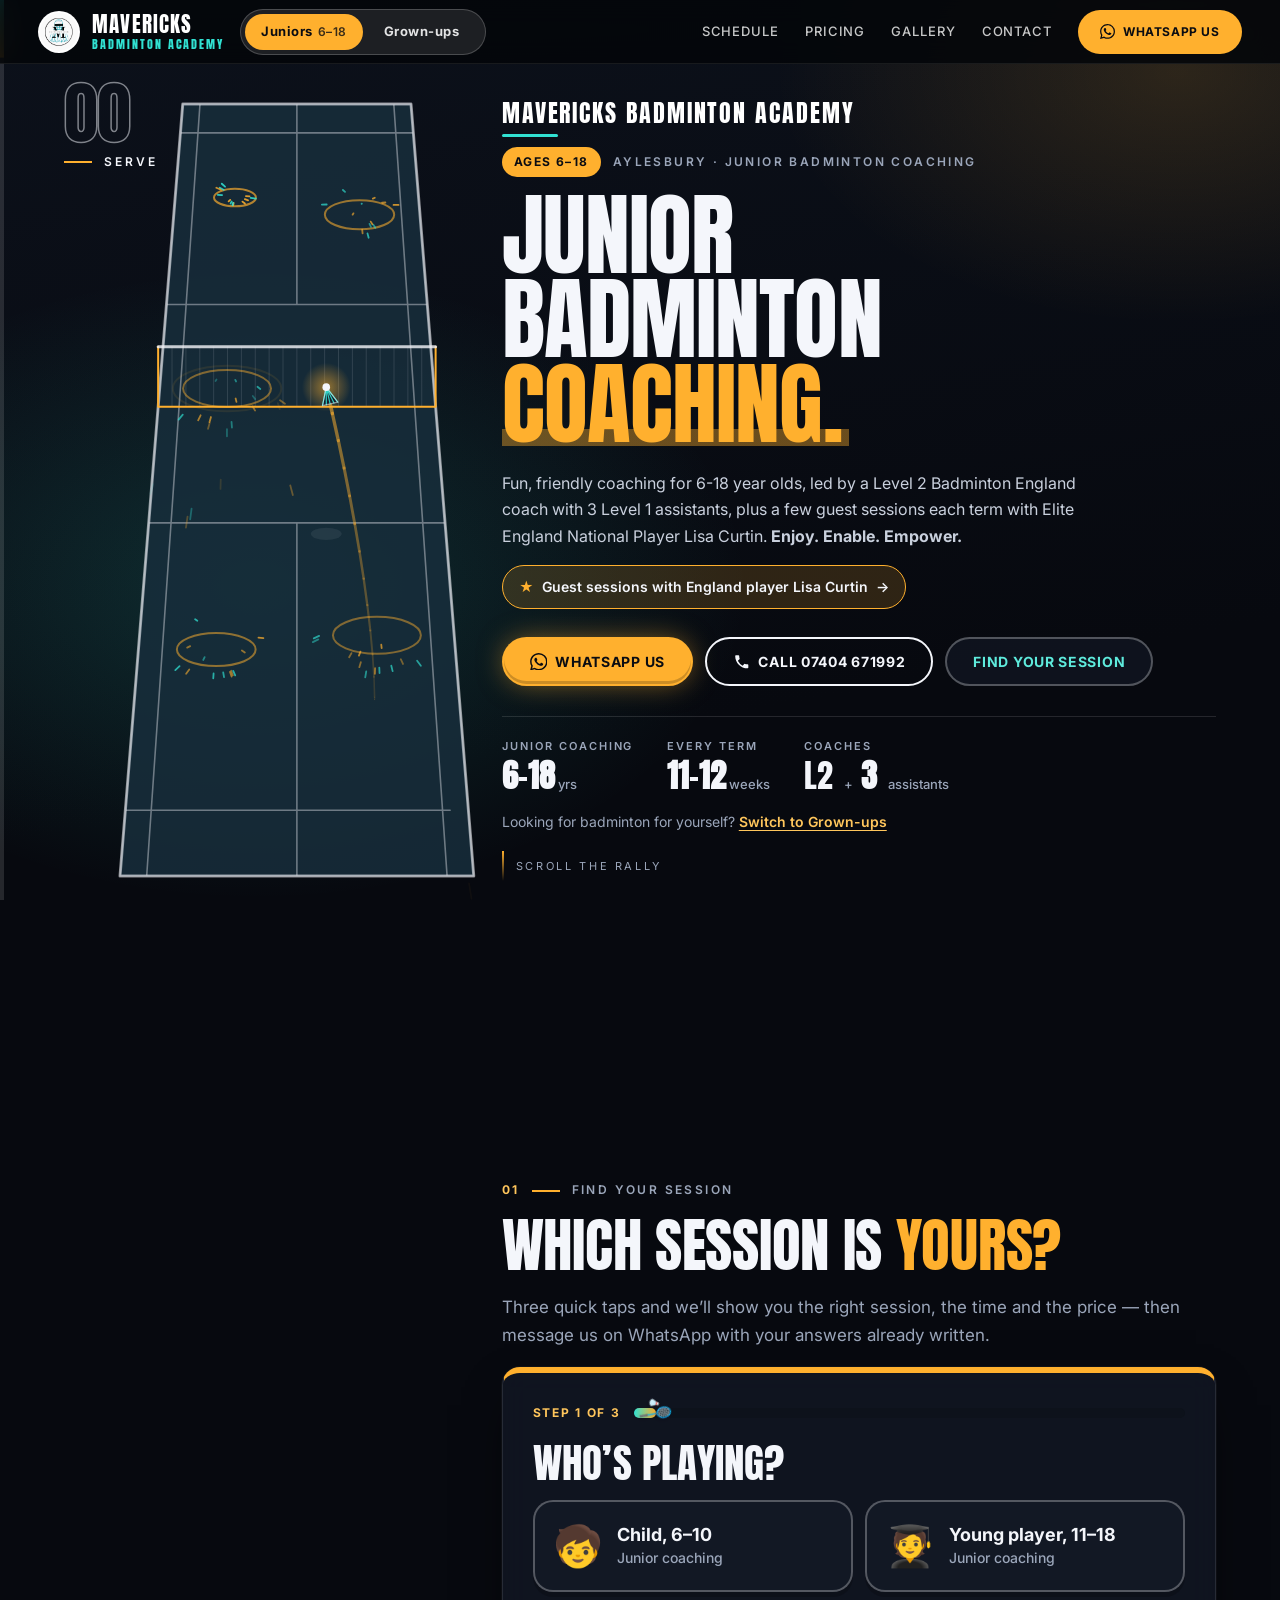
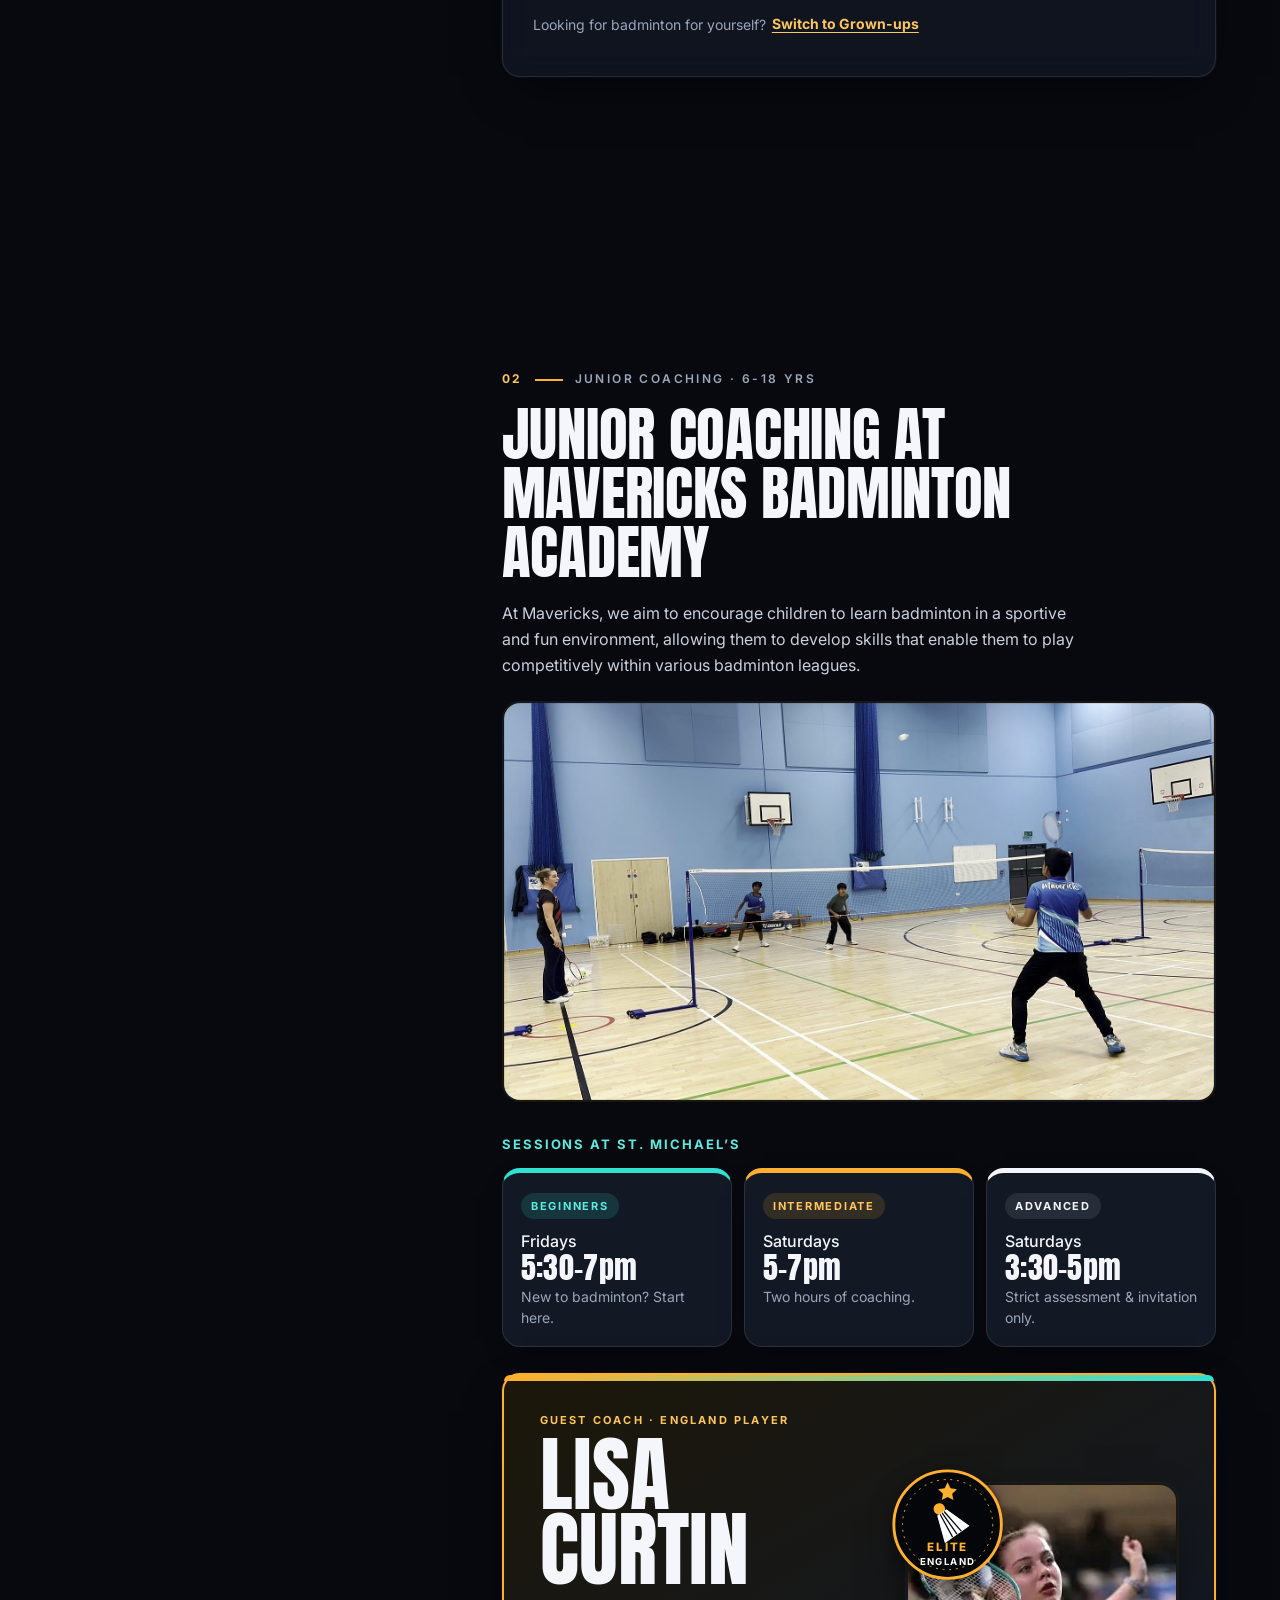
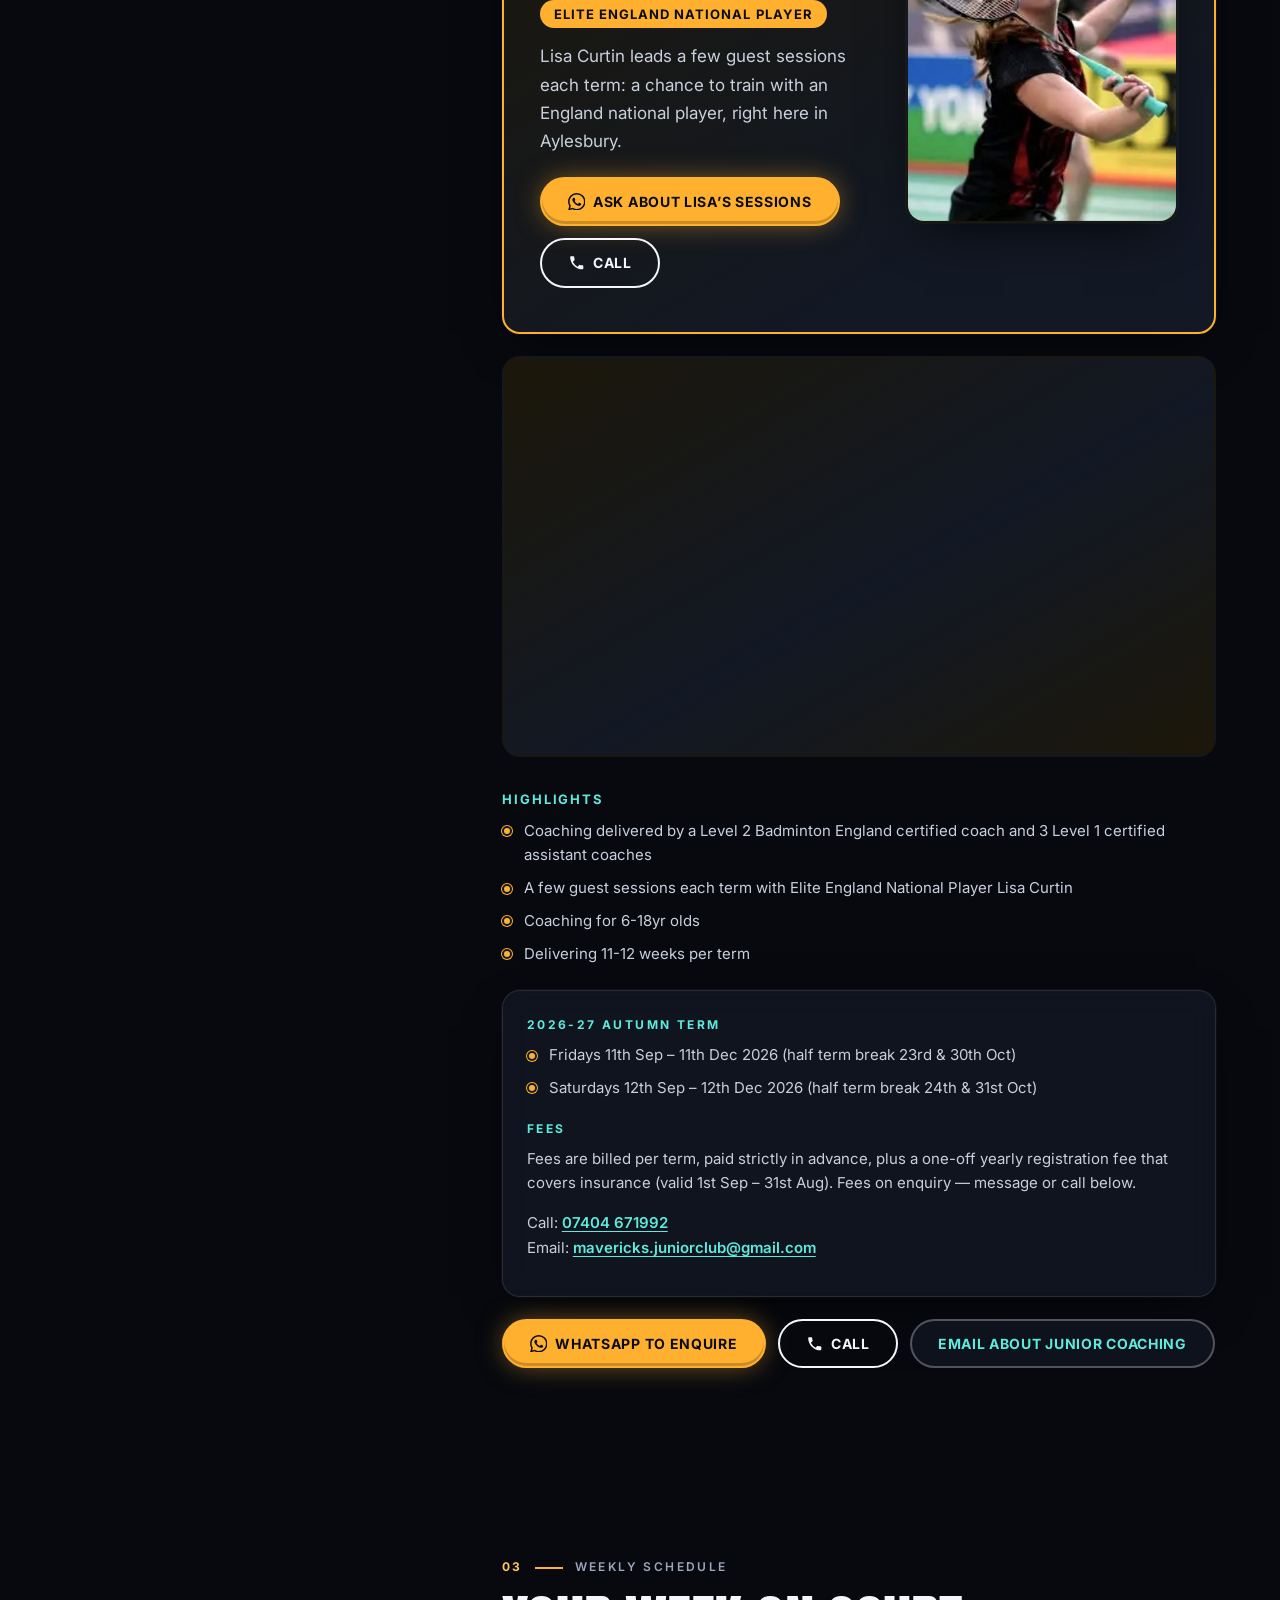
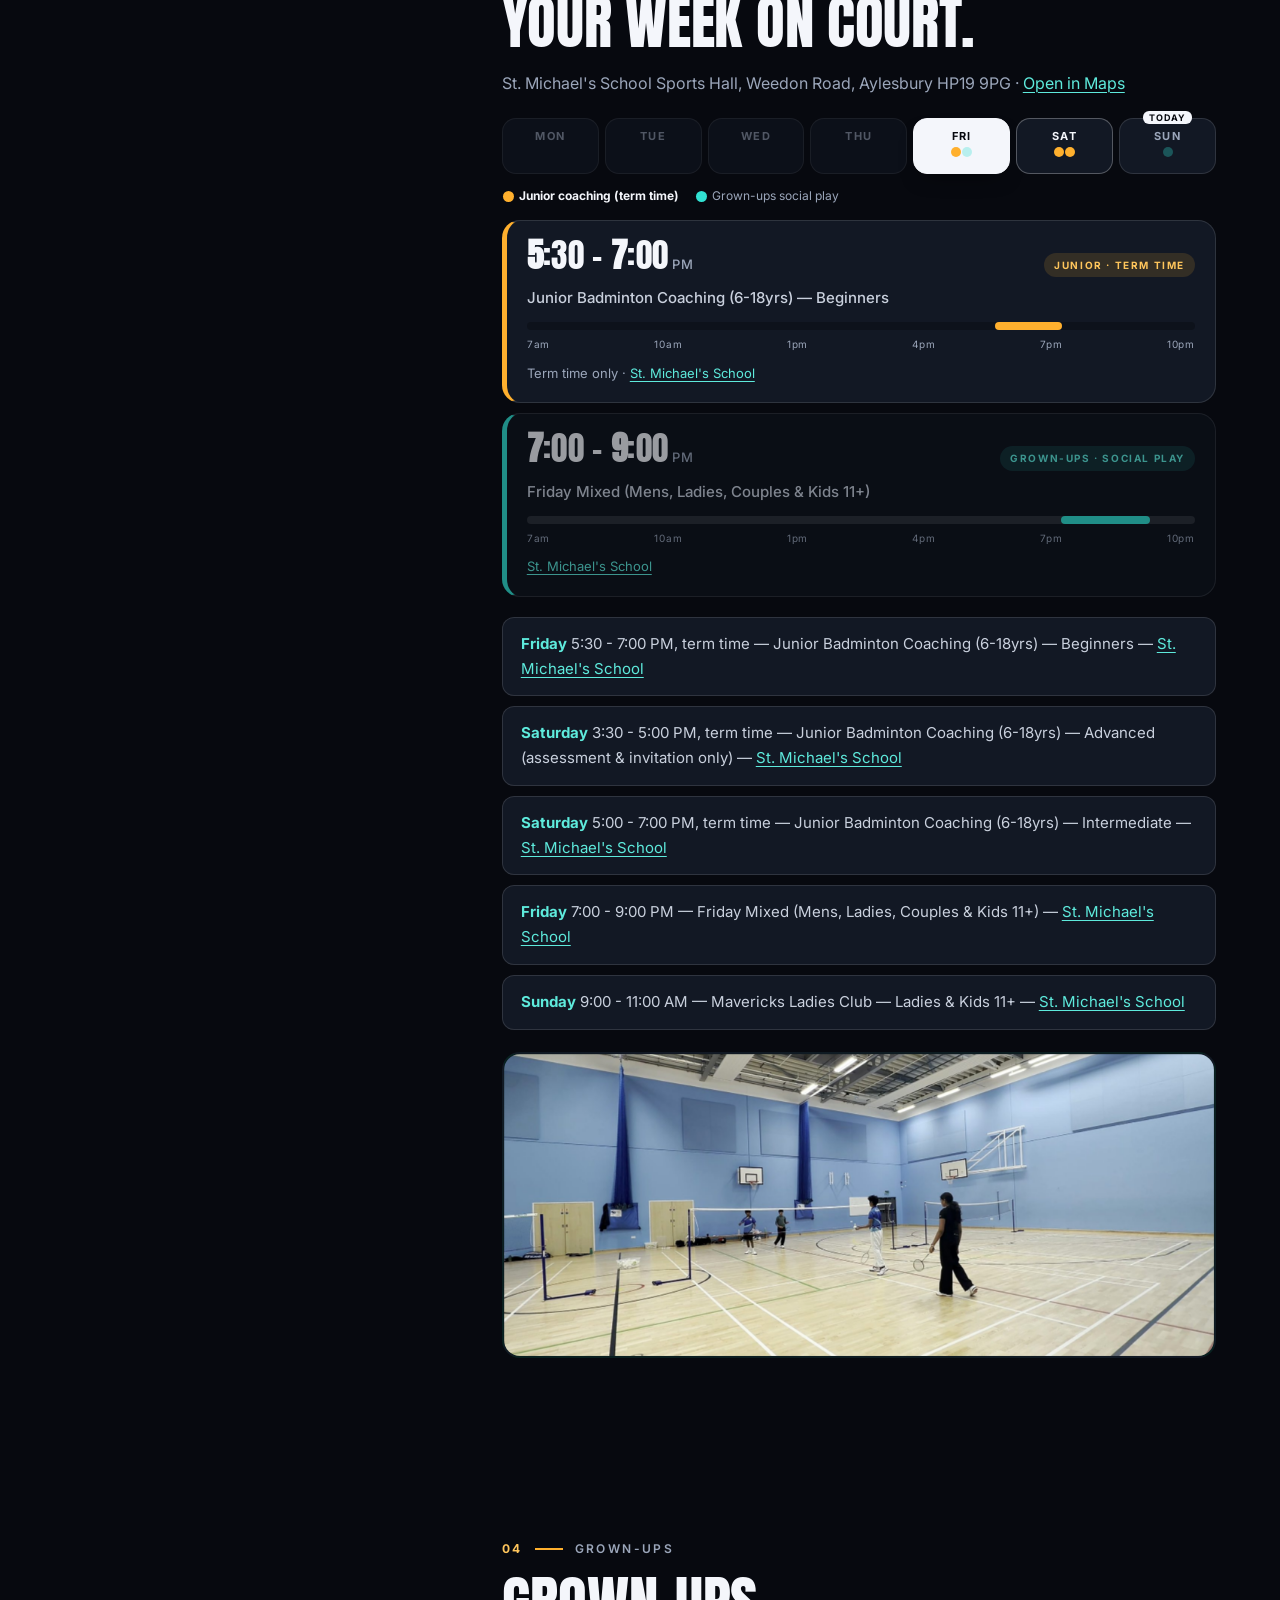
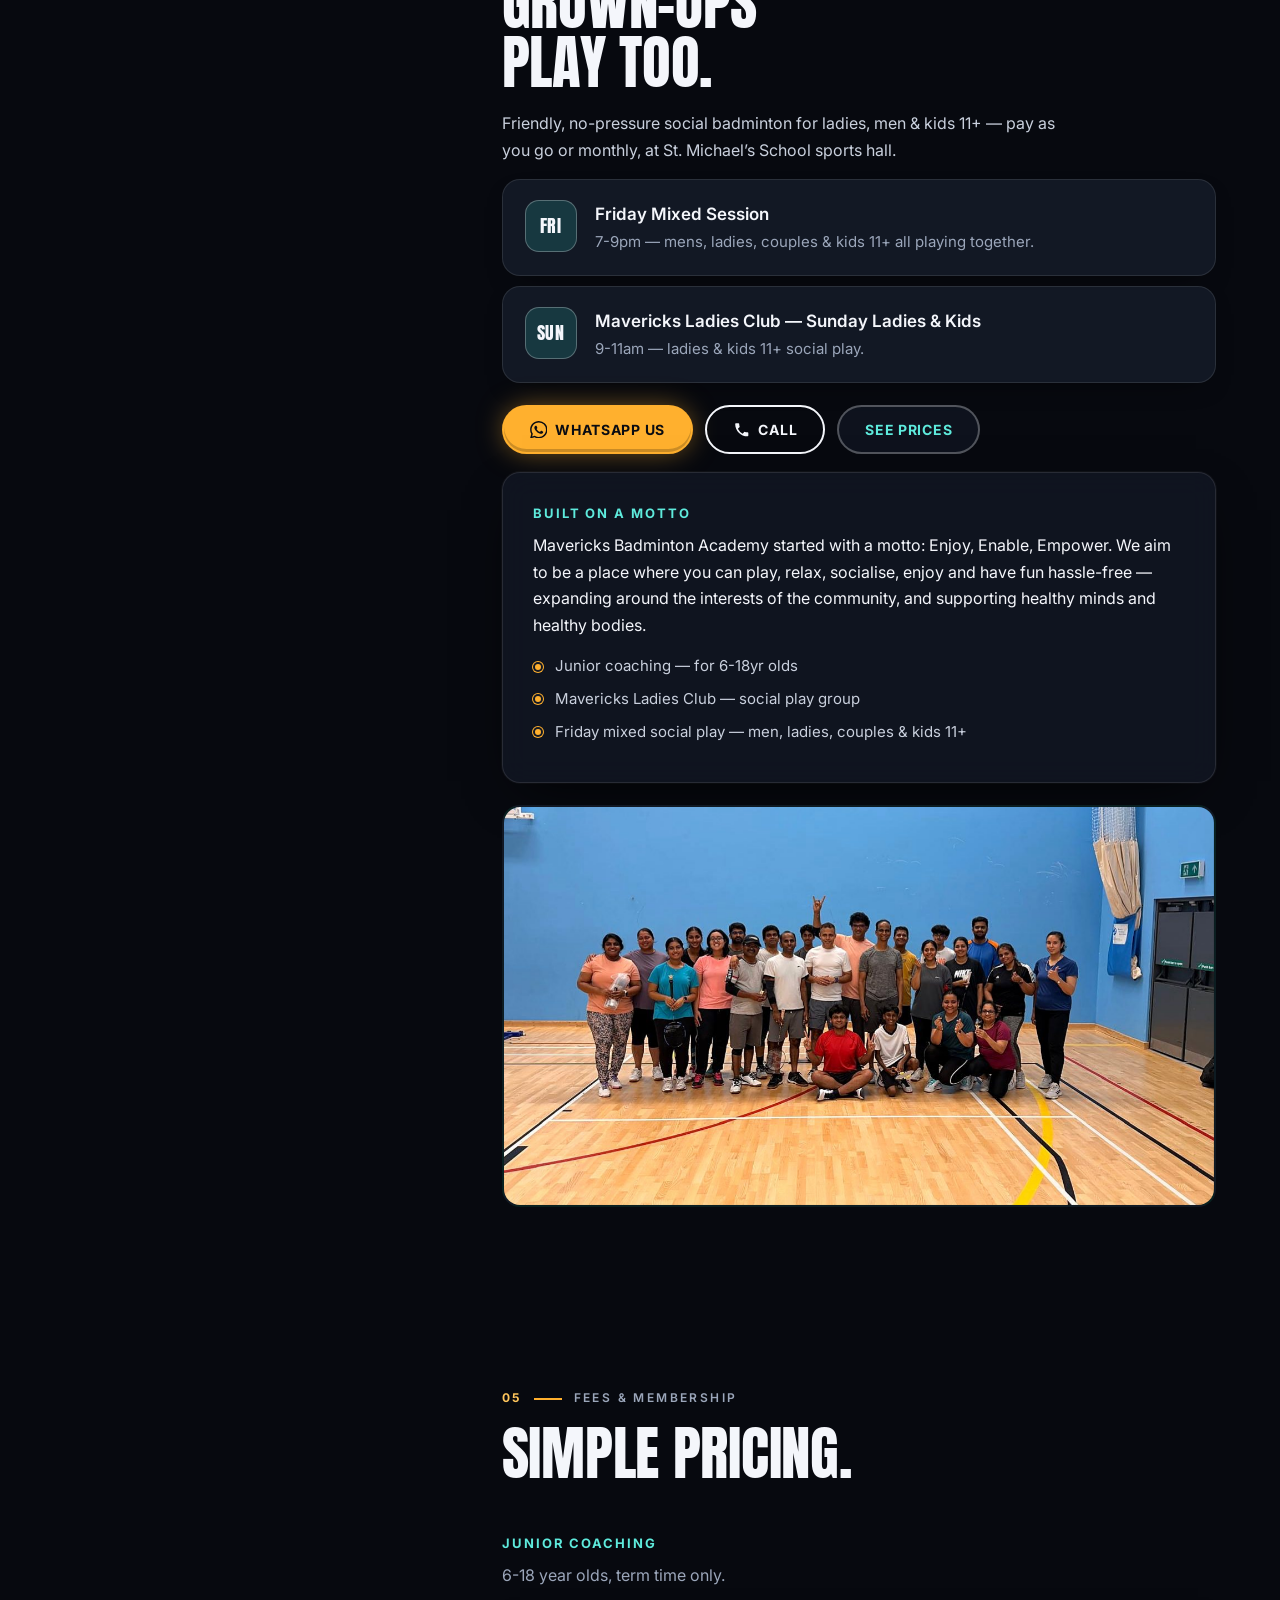
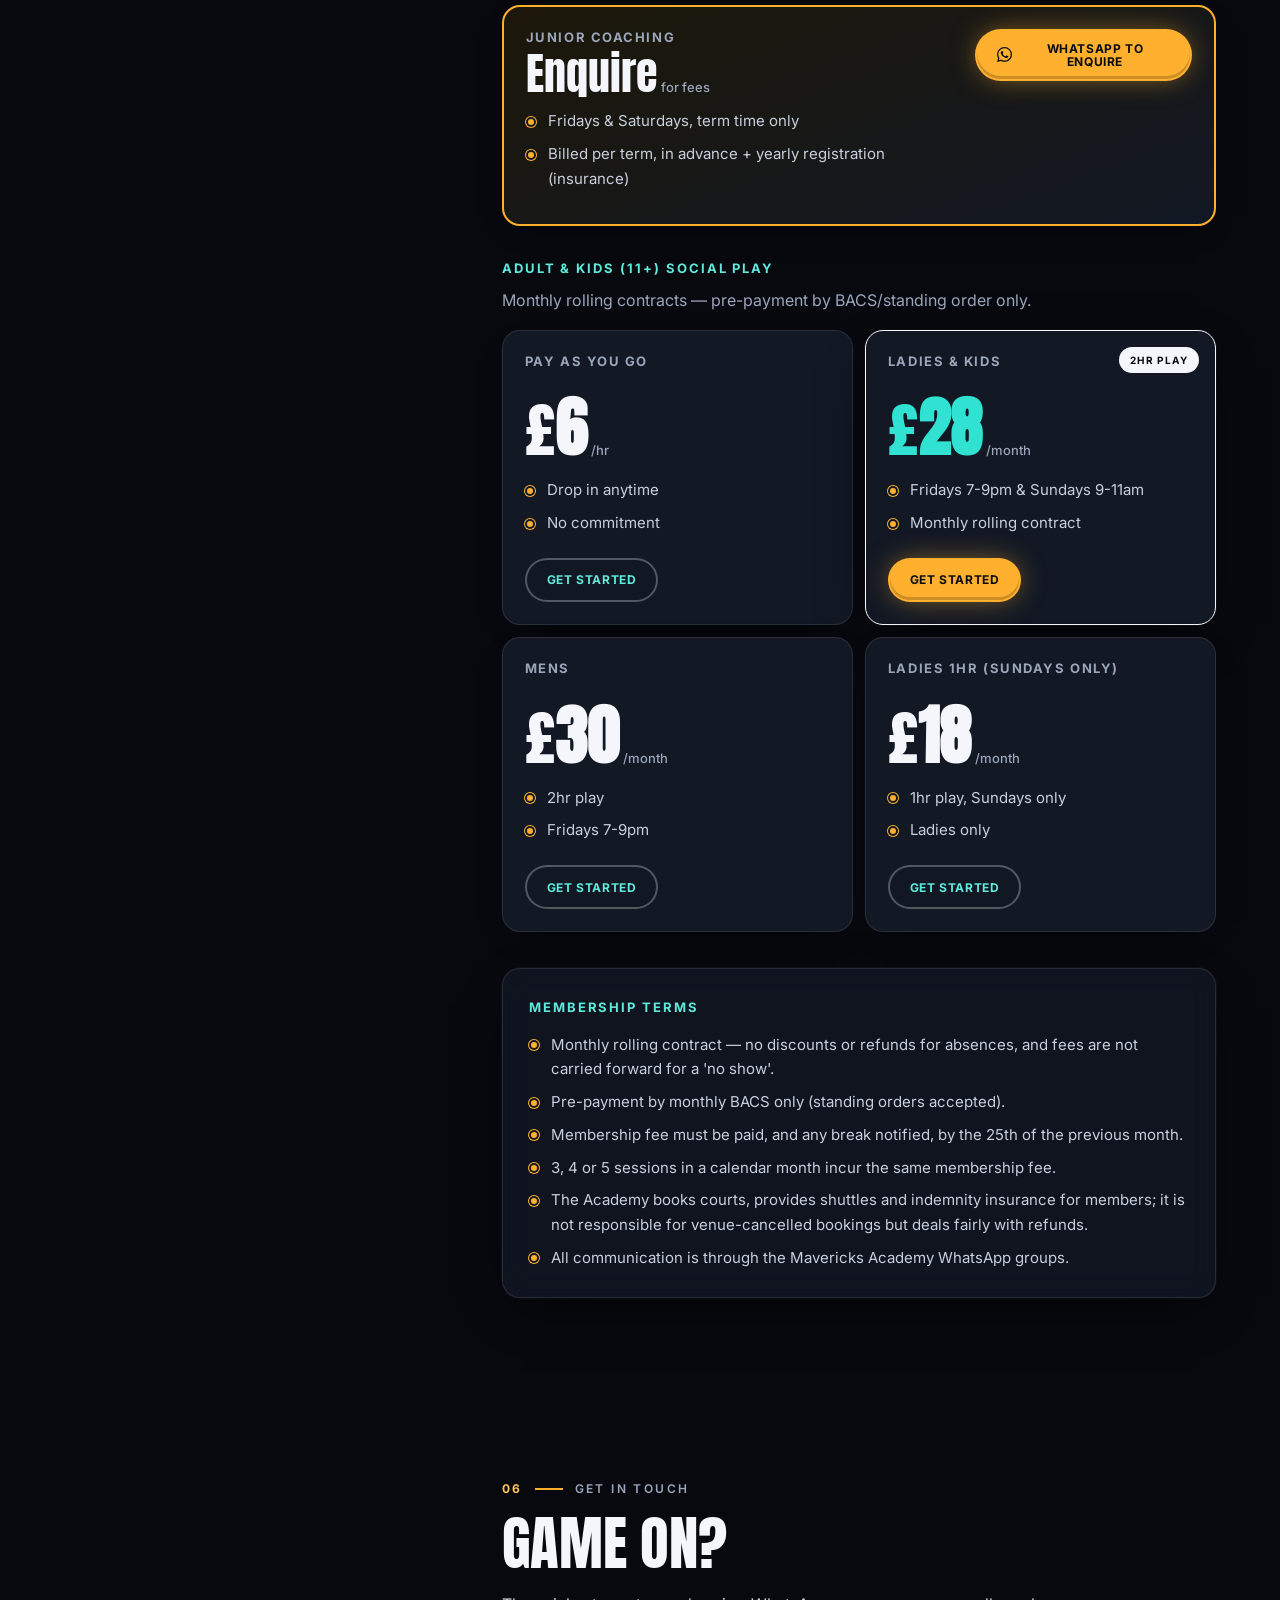
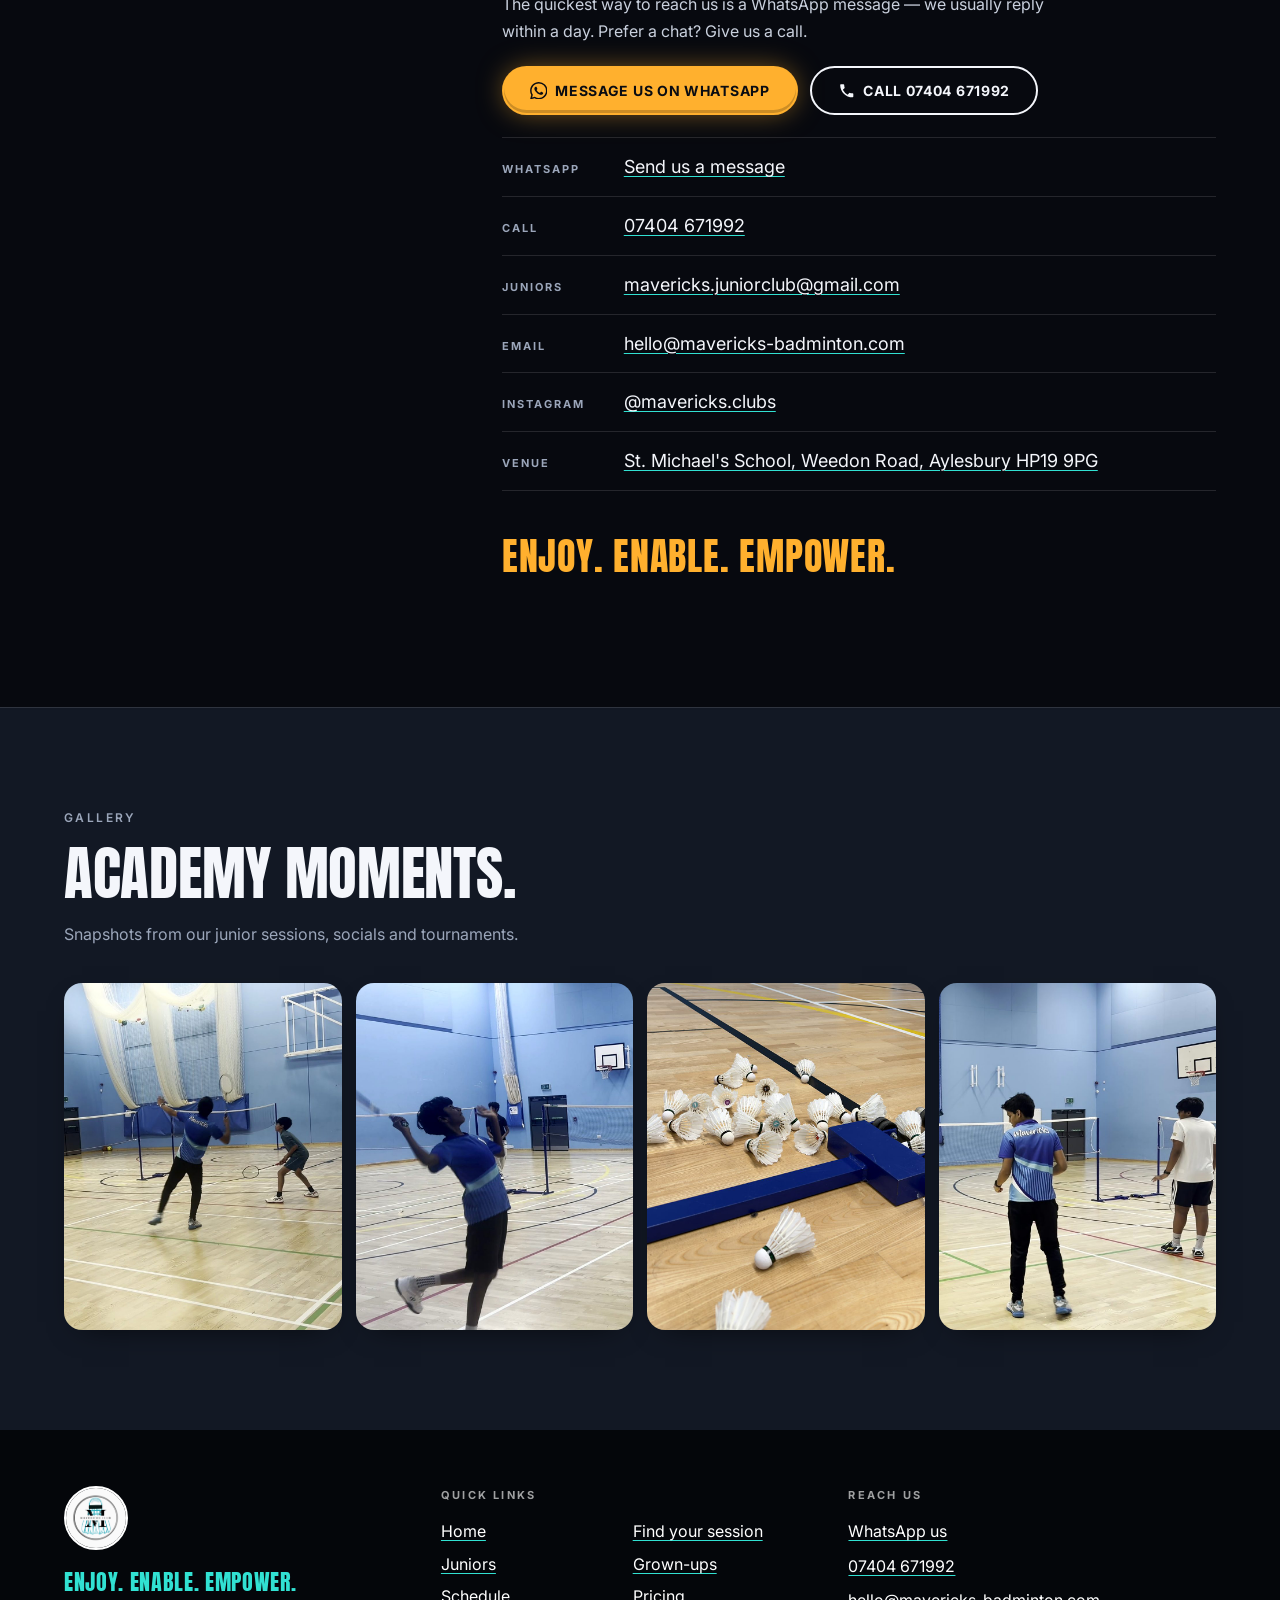
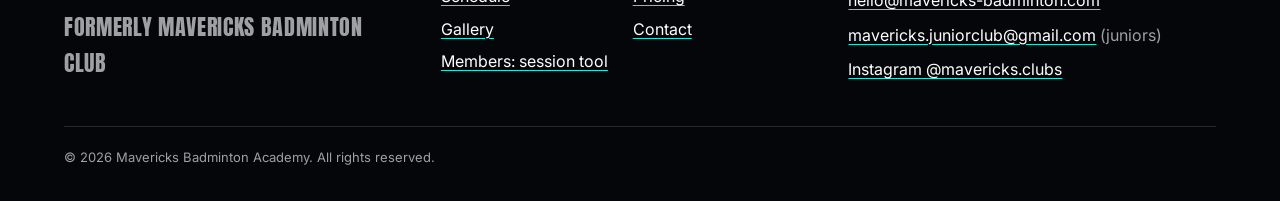
==== commit 77db58a5: "Schedule section: wide hall photo (no identifiable faces) replaces the removed group photo Co-Author" ====
--- a/index.html
+++ b/index.html
@@ -292,6 +292,11 @@
               <li data-day="5" data-start="19:00" data-end="21:00" data-kind="adult" data-title="Friday Mixed (Mens, Ladies, Couples &amp; Kids 11+)"><b>Friday</b> 7:00 - 9:00 PM — Friday Mixed (Mens, Ladies, Couples &amp; Kids 11+) — <a href="https://maps.app.goo.gl/BkREnDt3v22gYq8x8" target="_blank" rel="noopener">St. Michael&#39;s School</a></li>
               <li data-day="0" data-start="09:00" data-end="11:00" data-kind="adult" data-title="Mavericks Ladies Club — Ladies &amp; Kids 11+"><b>Sunday</b> 9:00 - 11:00 AM — Mavericks Ladies Club — Ladies &amp; Kids 11+ — <a href="https://maps.app.goo.gl/BkREnDt3v22gYq8x8" target="_blank" rel="noopener">St. Michael&#39;s School</a></li>
             </ul>
+
+            <!-- PHOTO SLOT "venue-hall": St. Michael's sports hall, landscape 21:9 -->
+            <figure class="photo-slot" data-slot="venue-hall" style="--ar:21/9">
+              <figcaption>Photo slot &middot; venue-hall &middot; 21:9</figcaption>
+            </figure>
           </div>
         </section>
 
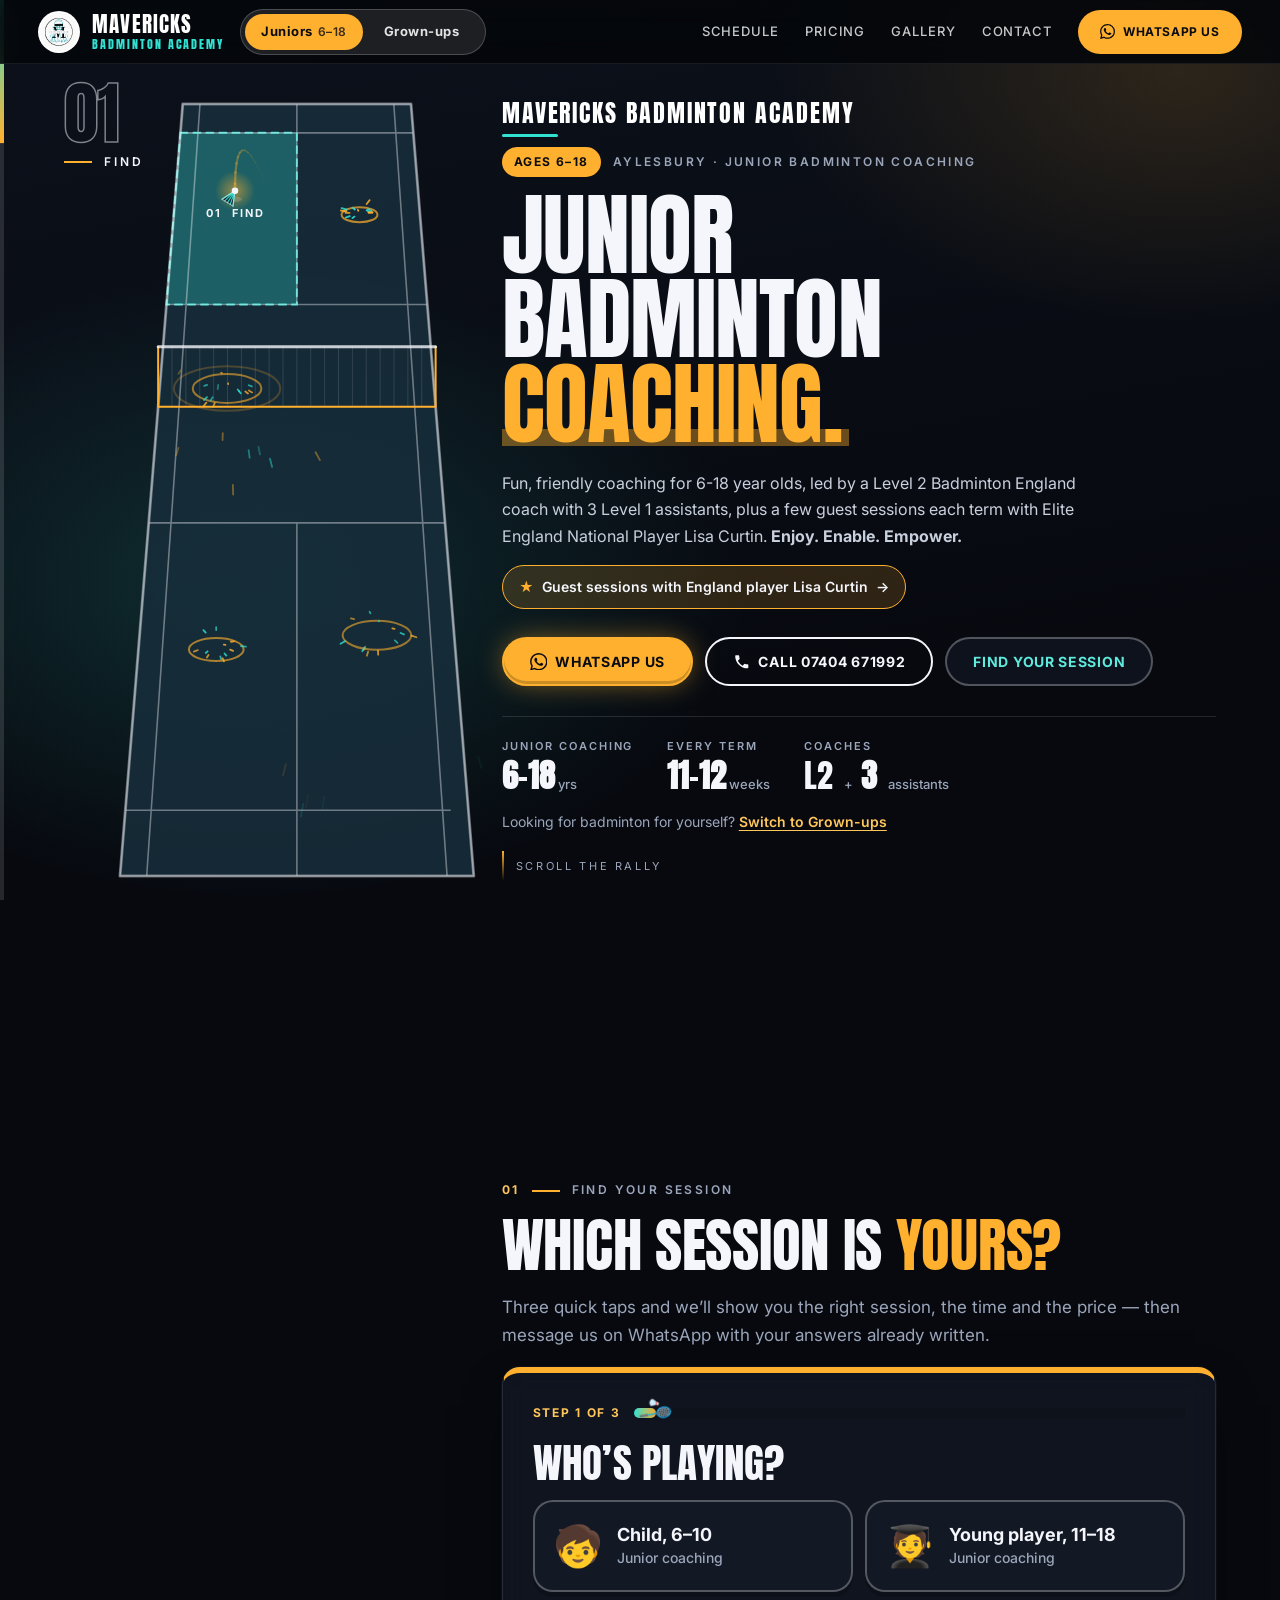
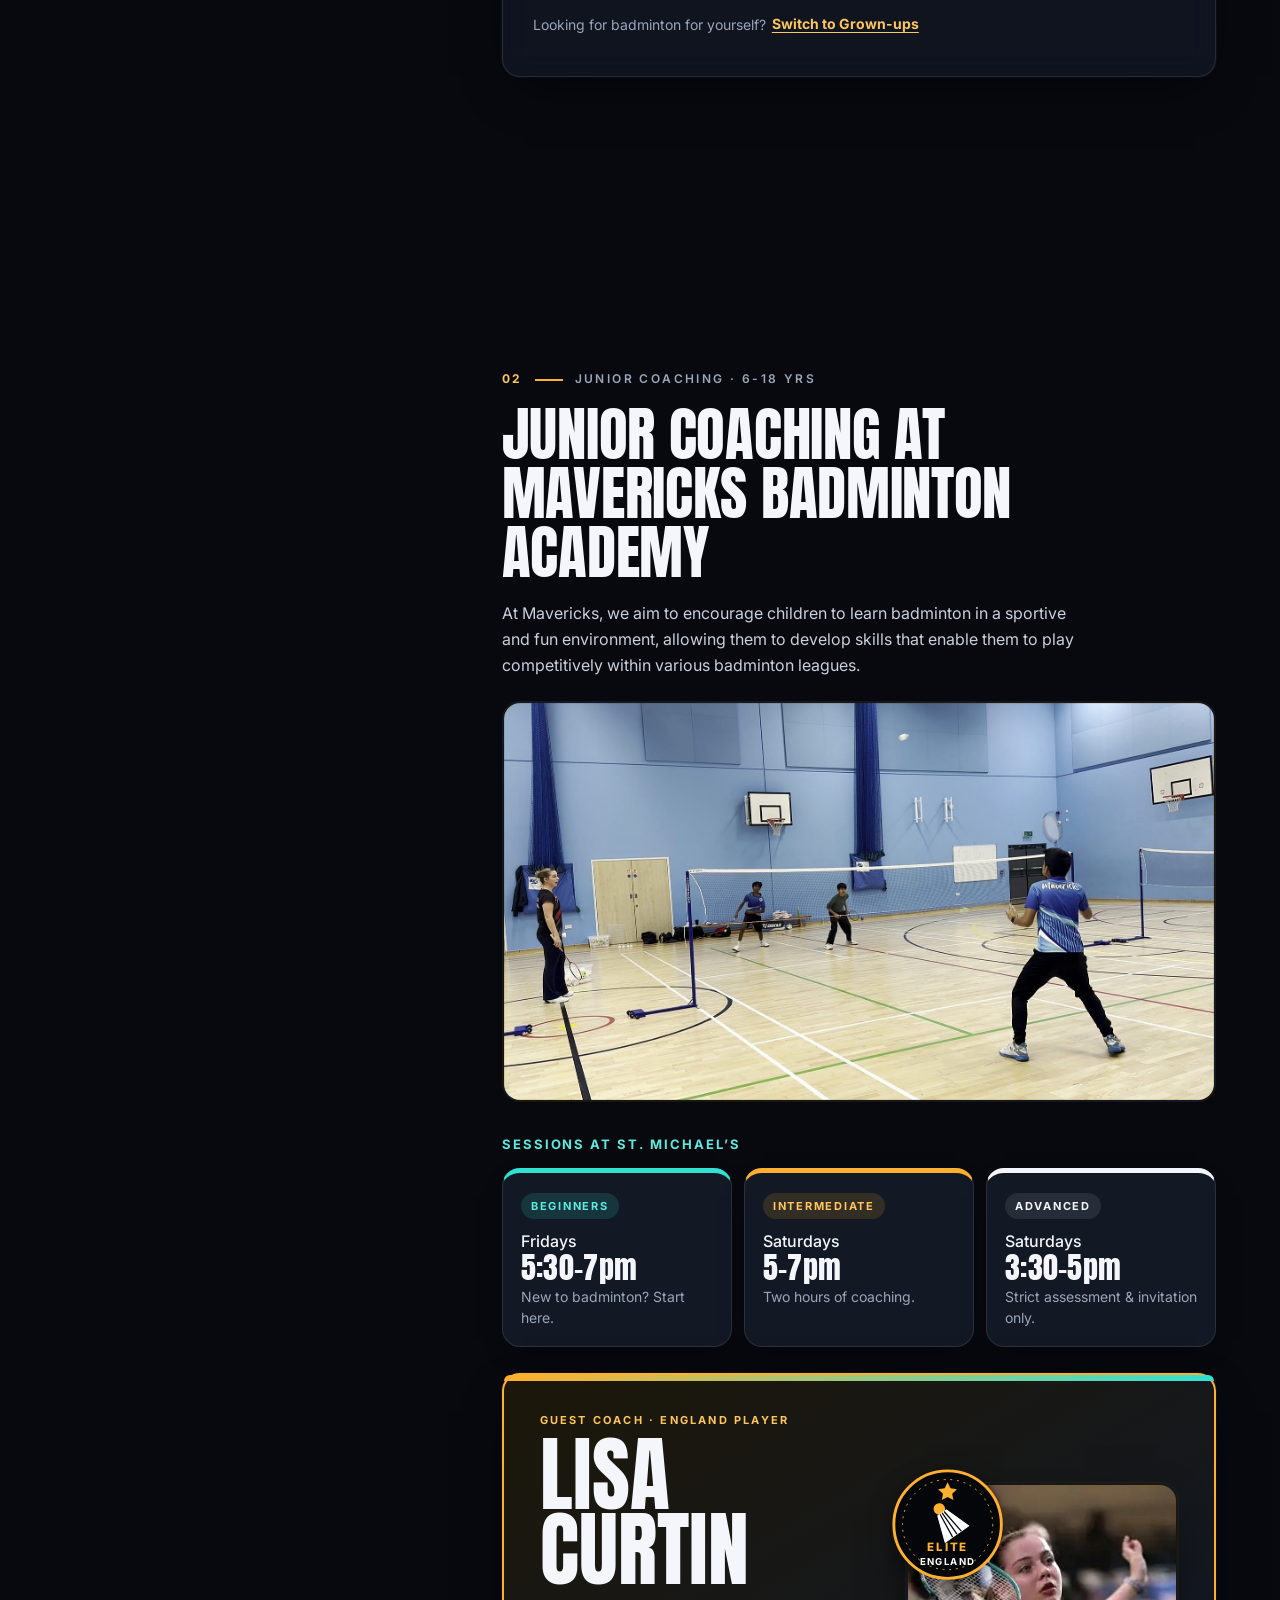
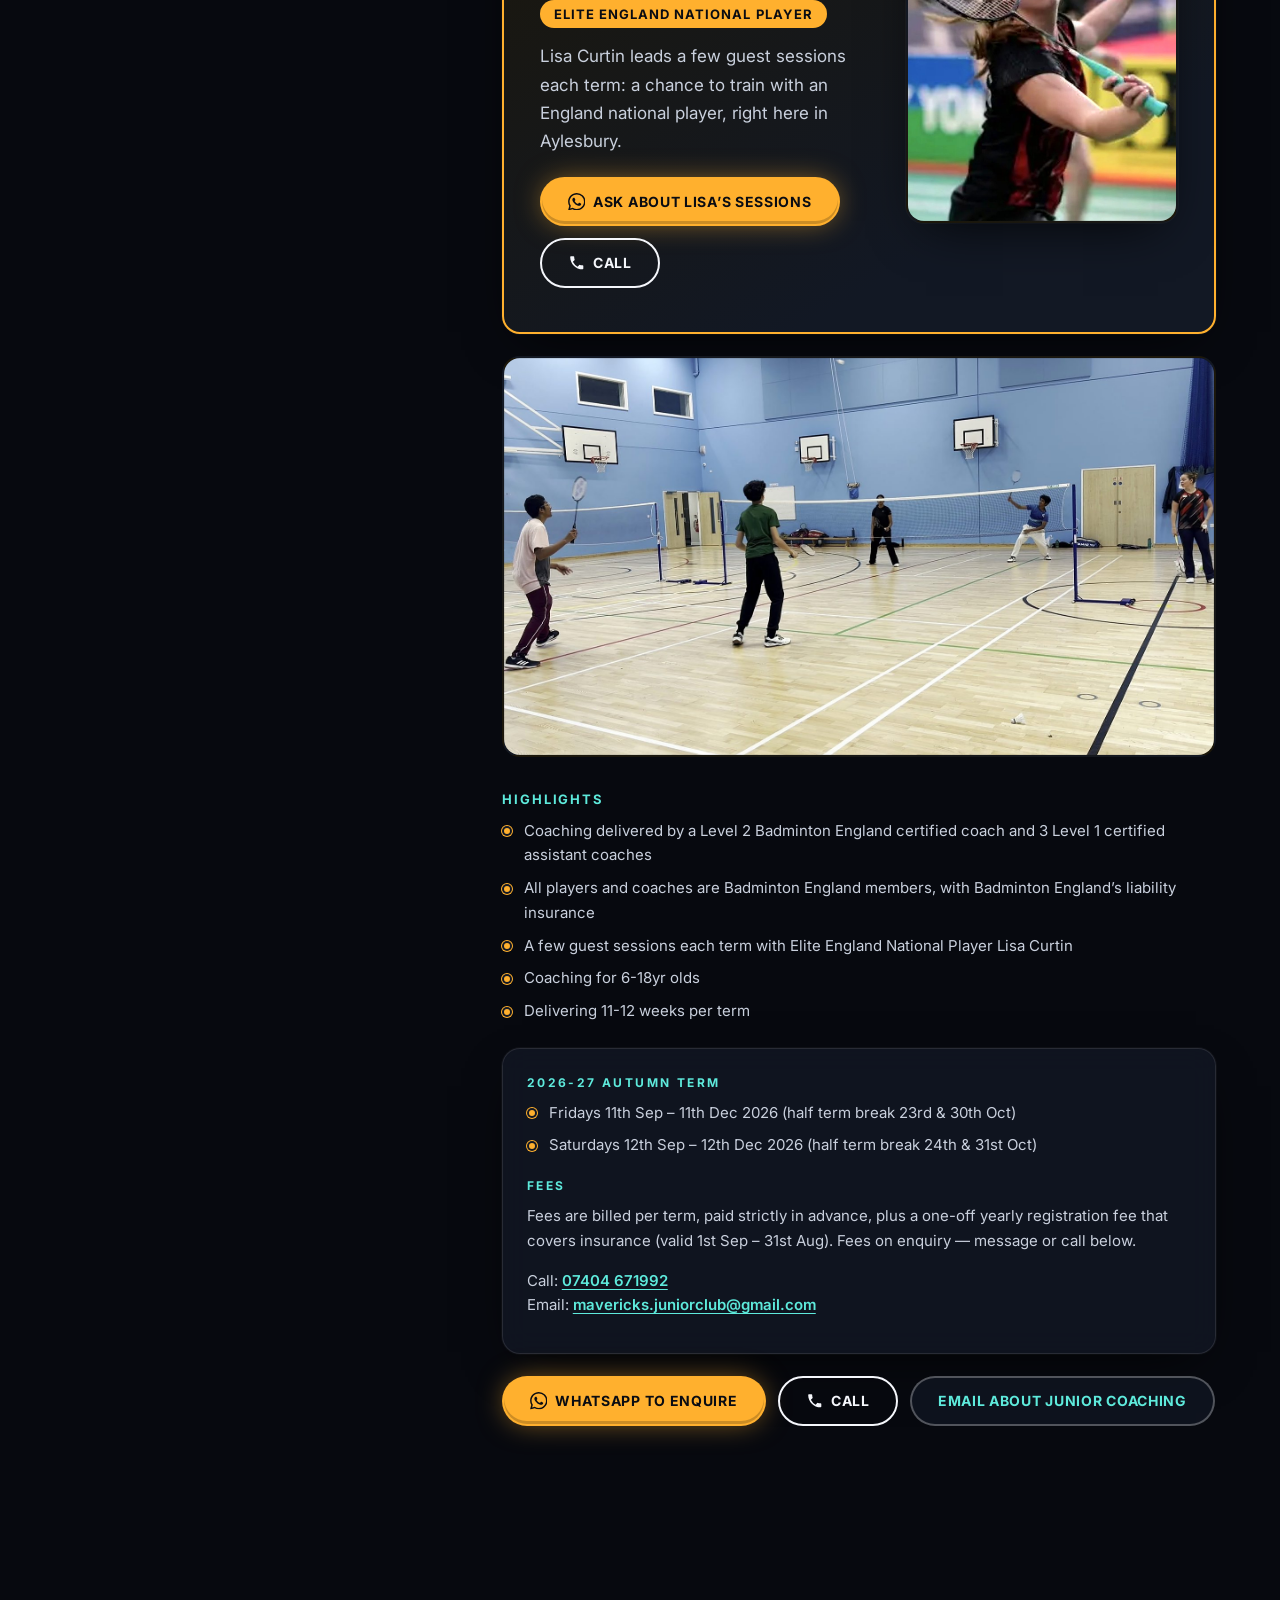
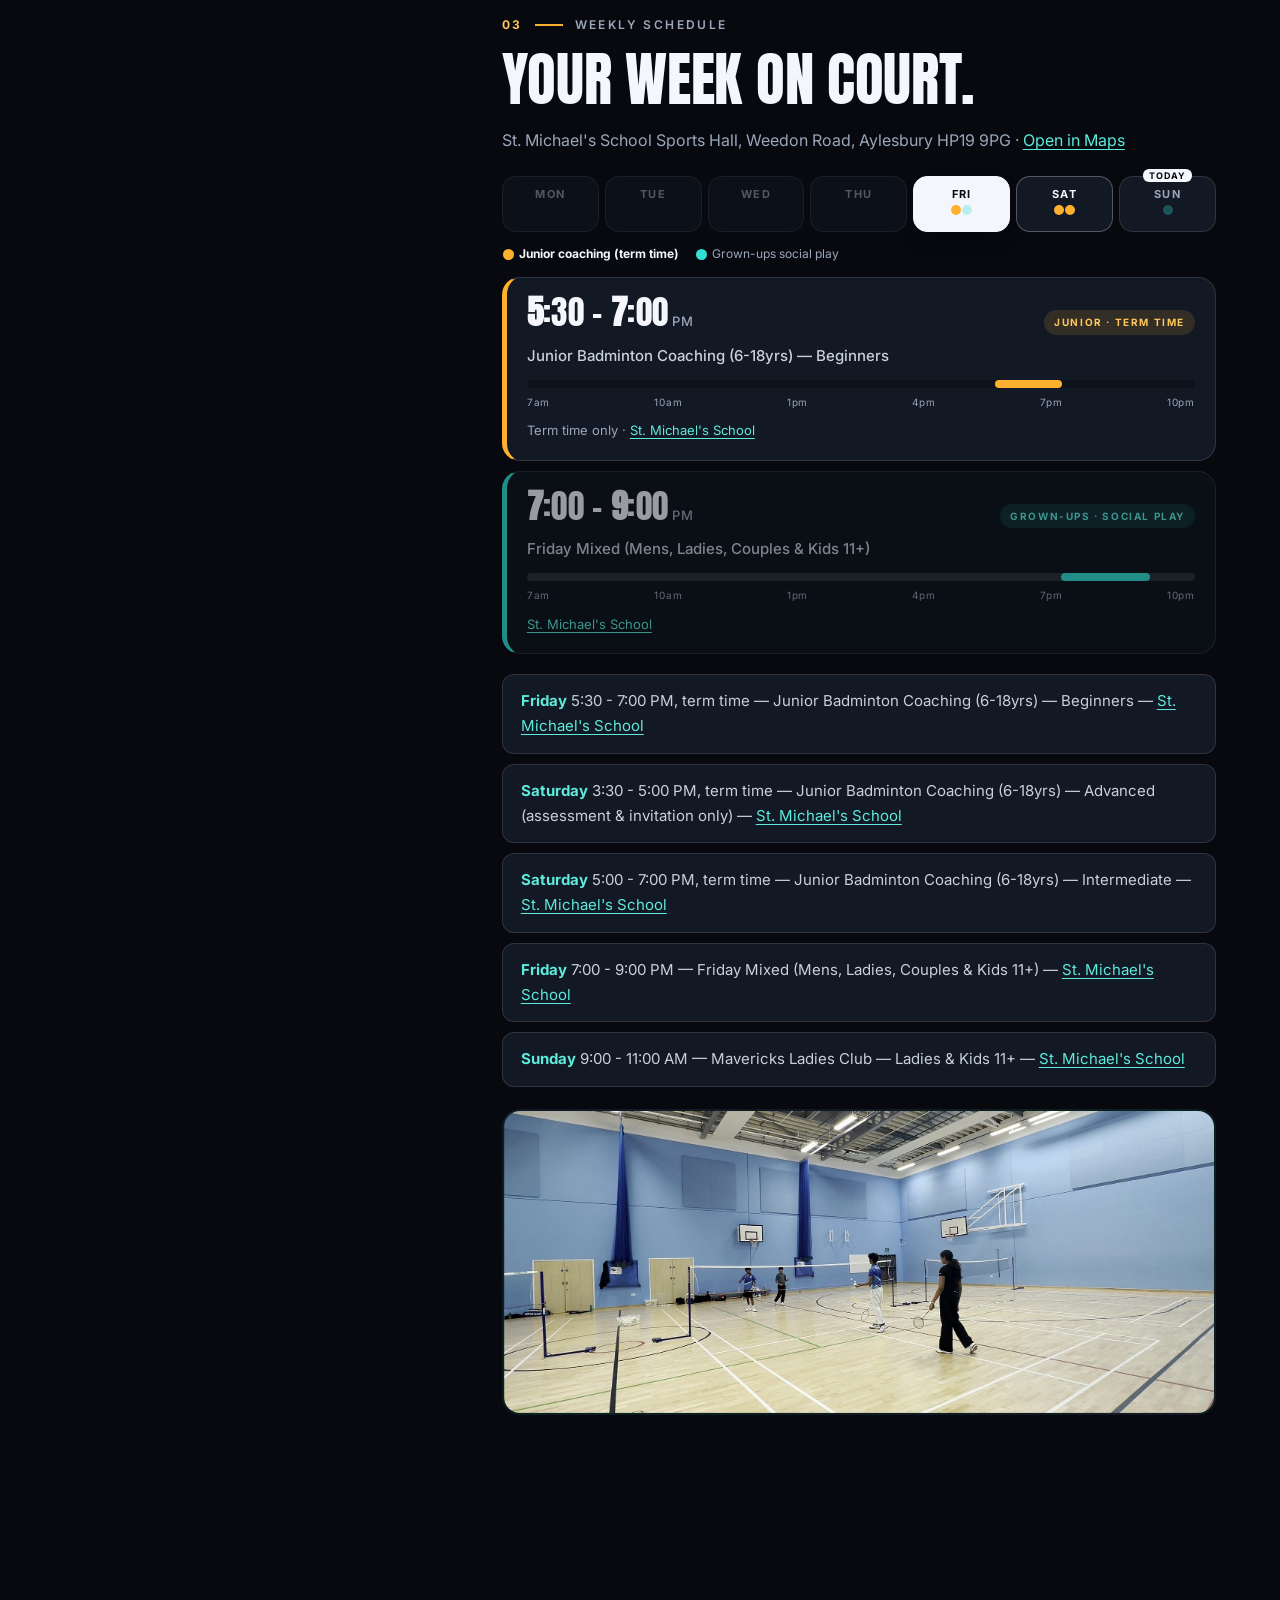
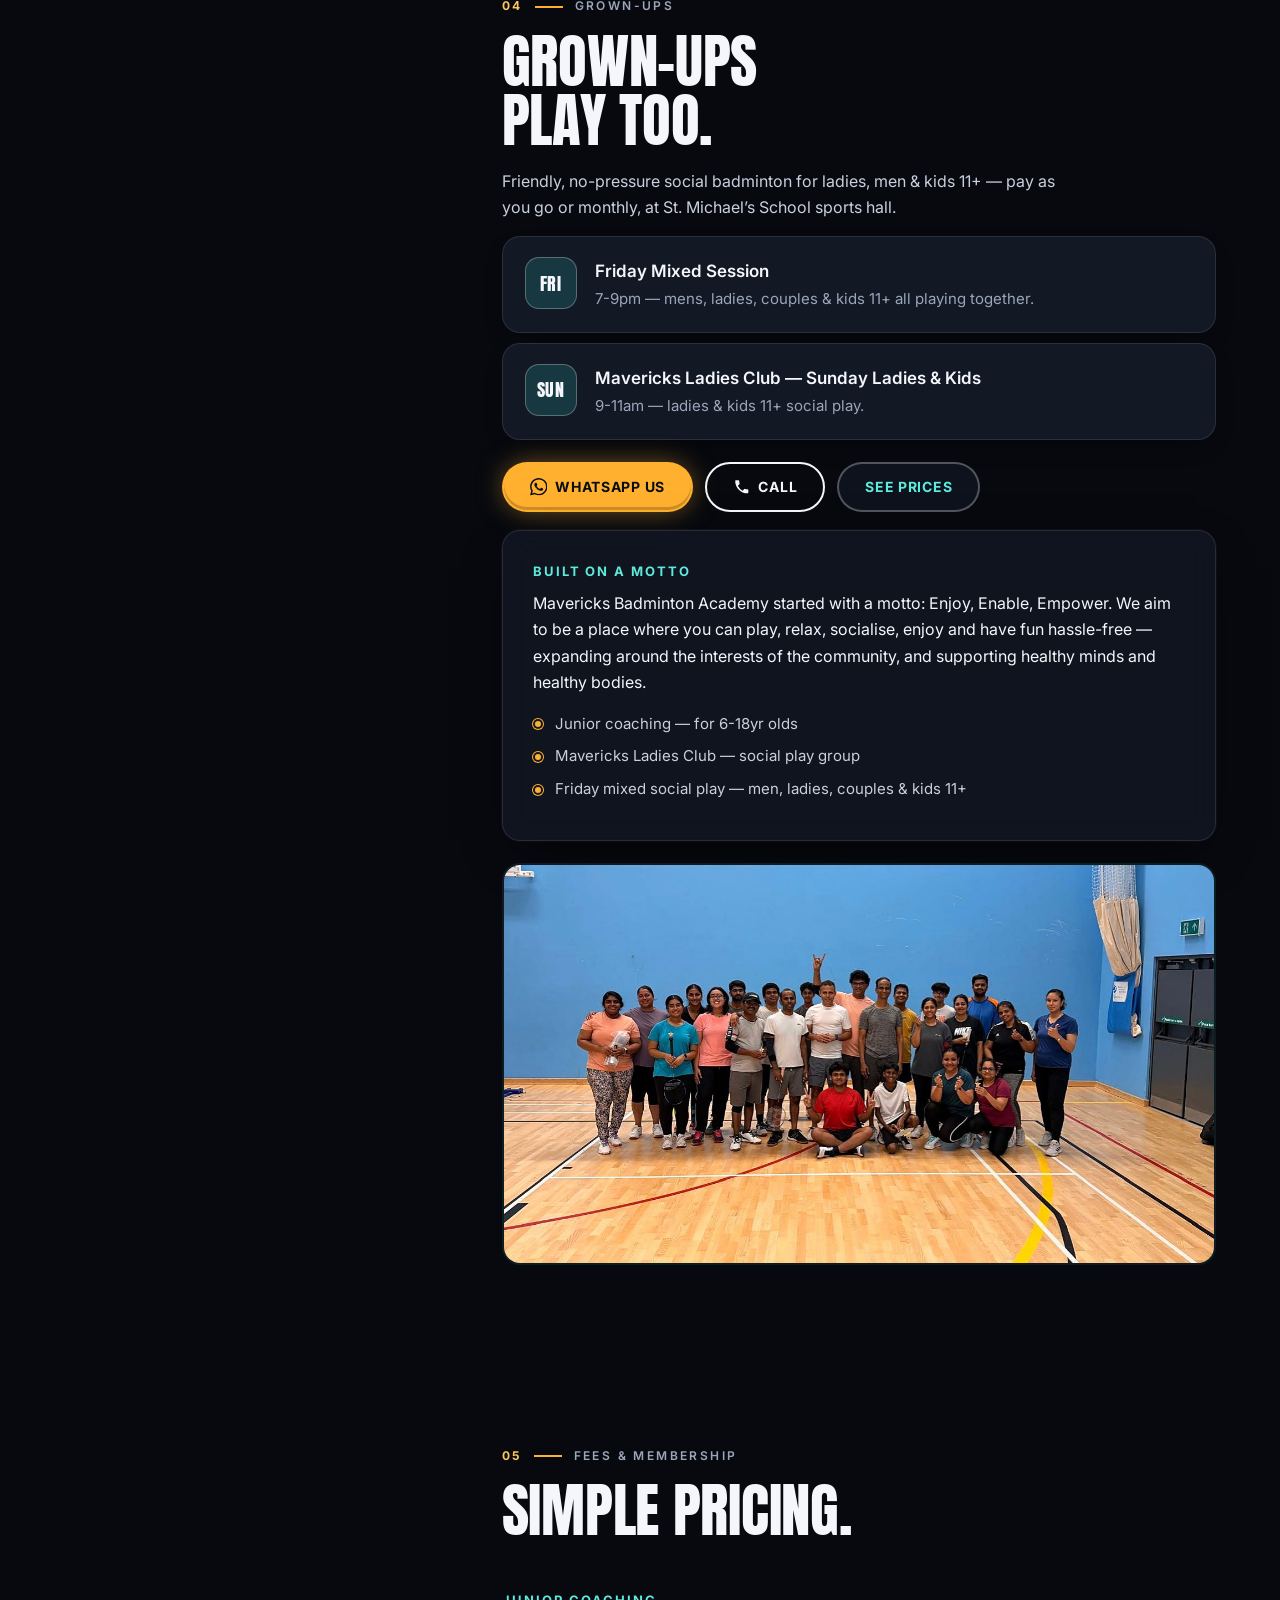
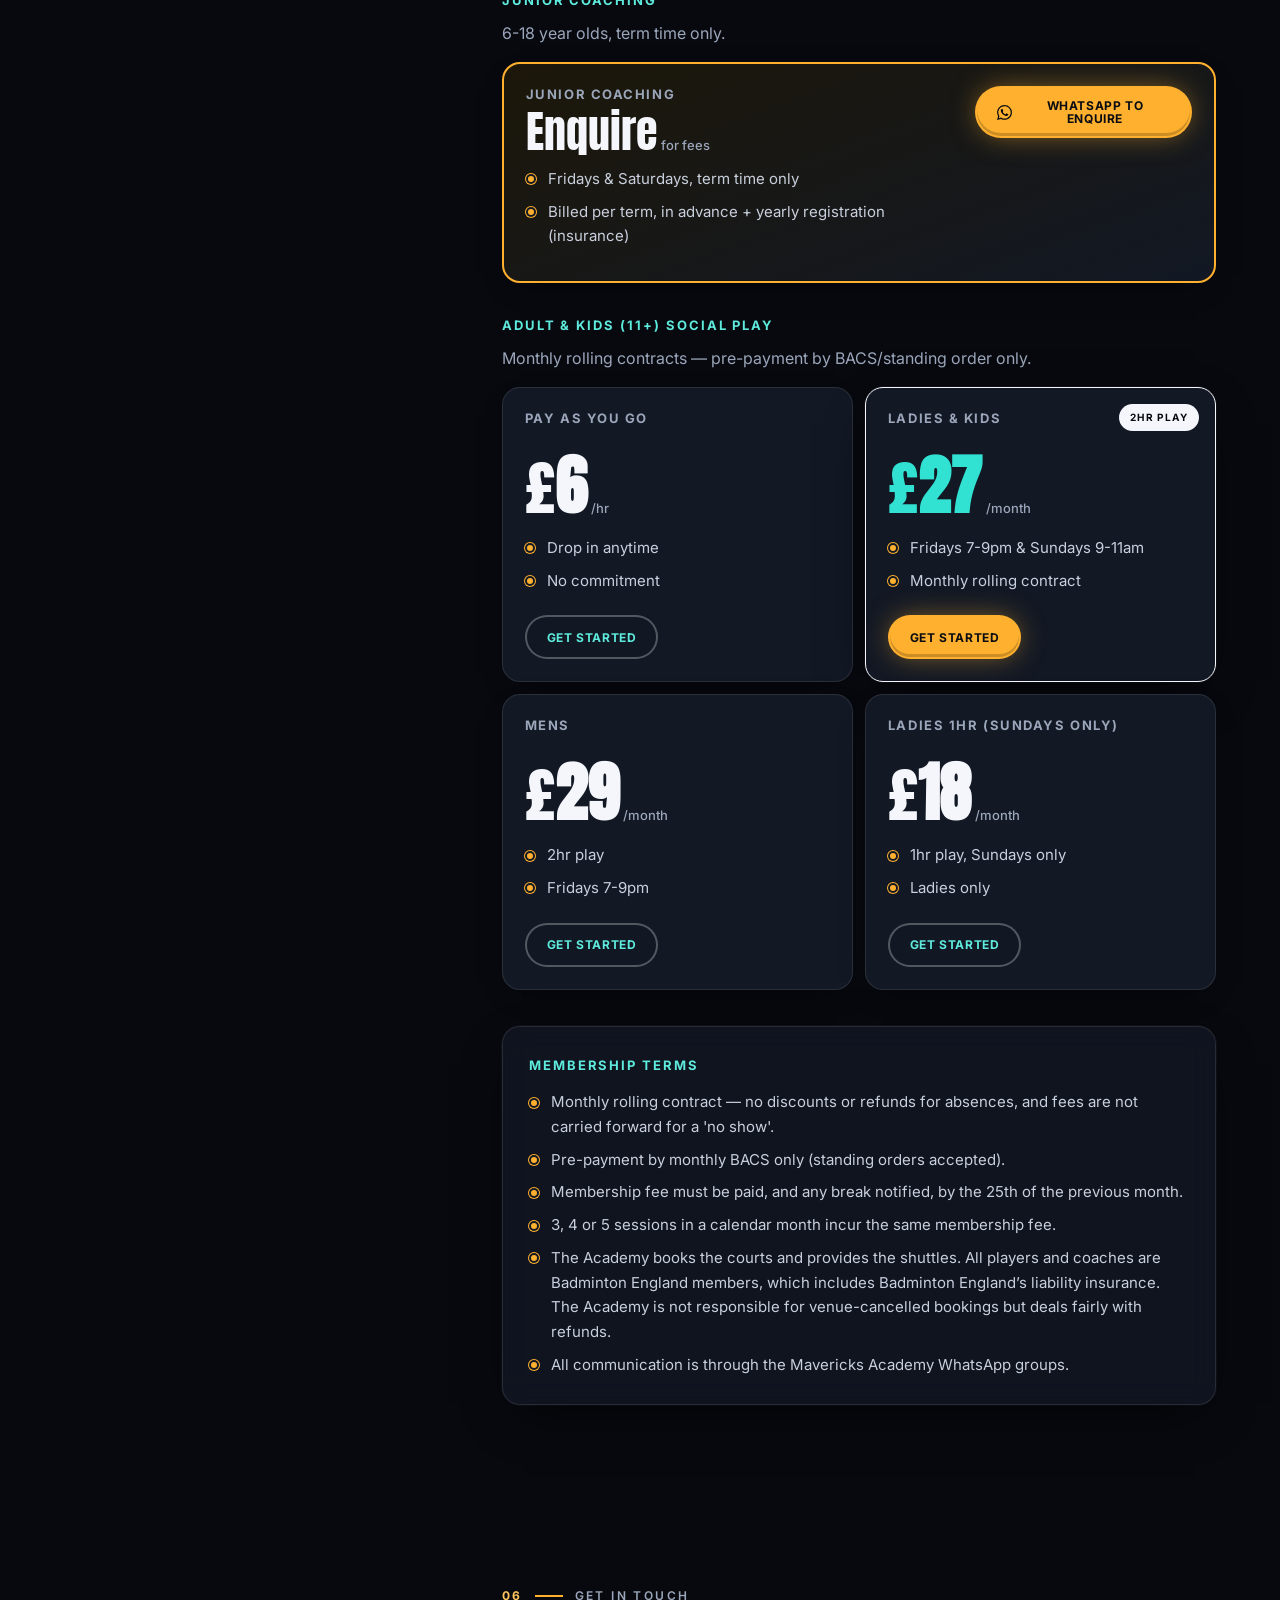
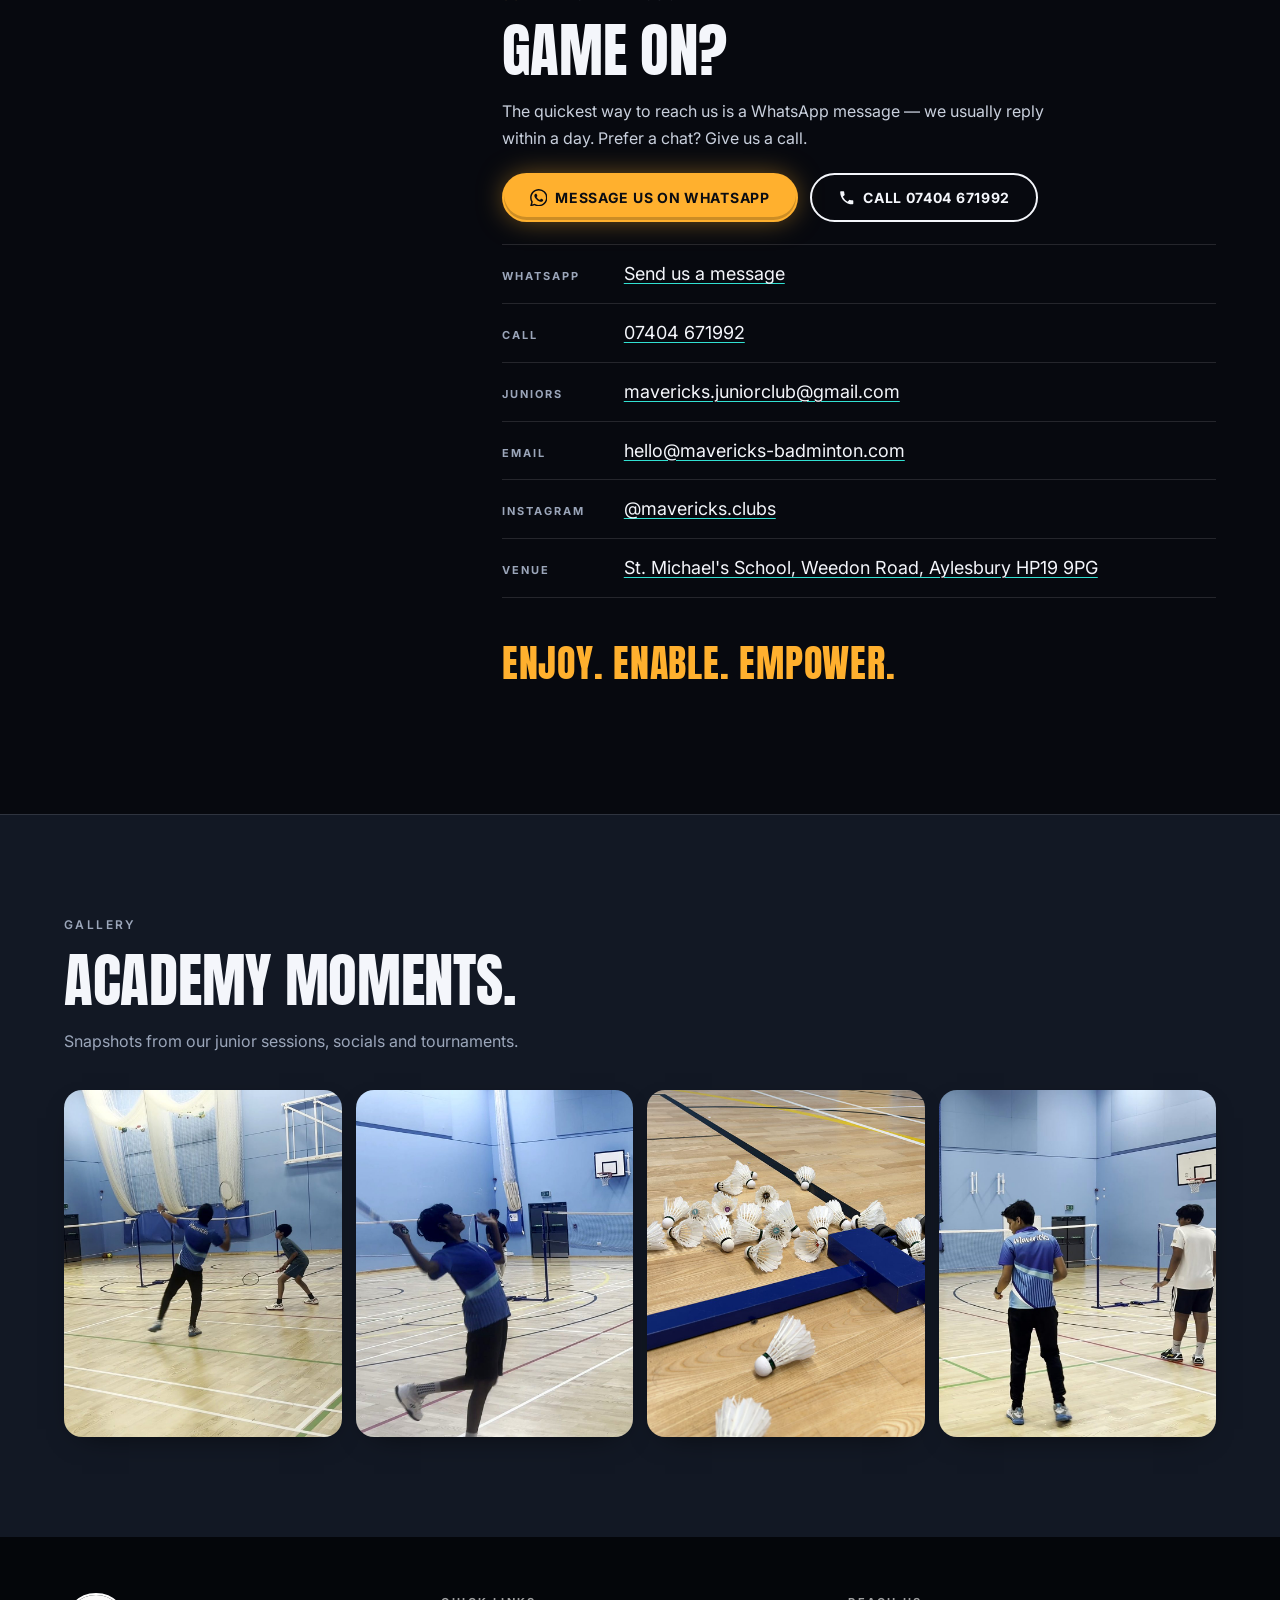
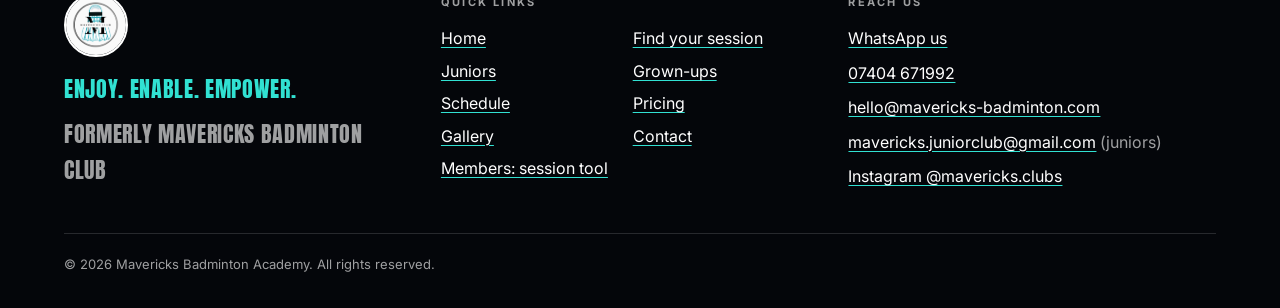
==== commit 29113cc9: "Insurance wording: state that all players and coaches are Badminton England members Replaces 'the Ac" ====
--- a/index.html
+++ b/index.html
@@ -250,6 +250,7 @@
             <h3 class="h3">Highlights</h3>
             <ul class="ticks">
               <li>Coaching delivered by a Level 2 Badminton England certified coach and 3 Level 1 certified assistant coaches</li>
+              <li>All players and coaches are Badminton England members, with Badminton England&rsquo;s liability insurance</li>
               <li>A few guest sessions each term with Elite England National Player Lisa Curtin</li>
               <li>Coaching for 6-18yr olds</li>
               <li>Delivering 11-12 weeks per term</li>
@@ -402,7 +403,7 @@
                 <li>Pre-payment by monthly BACS only (standing orders accepted).</li>
                 <li>Membership fee must be paid, and any break notified, by the 25th of the previous month.</li>
                 <li>3, 4 or 5 sessions in a calendar month incur the same membership fee.</li>
-                <li>The Academy books courts, provides shuttles and indemnity insurance for members; it is not responsible for venue-cancelled bookings but deals fairly with refunds.</li>
+                <li>The Academy books the courts and provides the shuttles. All players and coaches are Badminton England members, which includes Badminton England&rsquo;s liability insurance. The Academy is not responsible for venue-cancelled bookings but deals fairly with refunds.</li>
                 <li>All communication is through the Mavericks Academy WhatsApp groups.</li>
               </ul>
             </div>
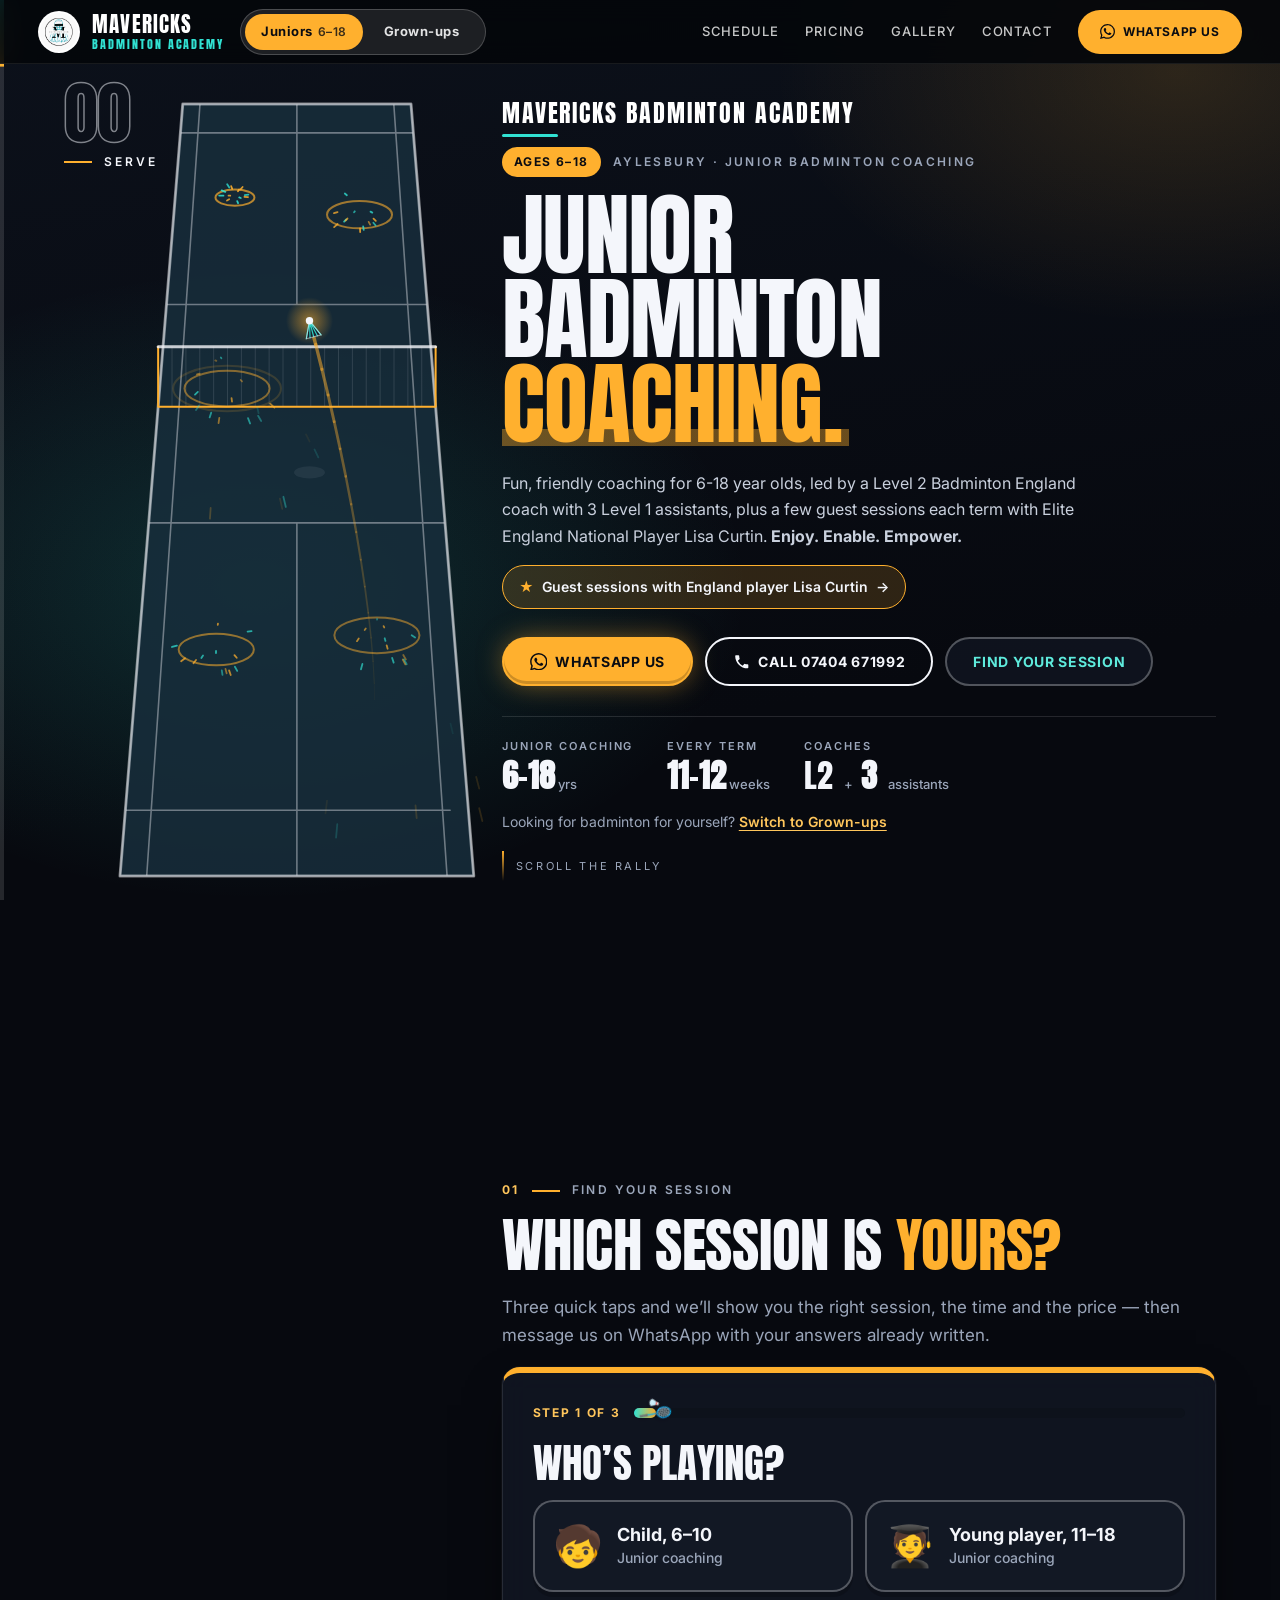
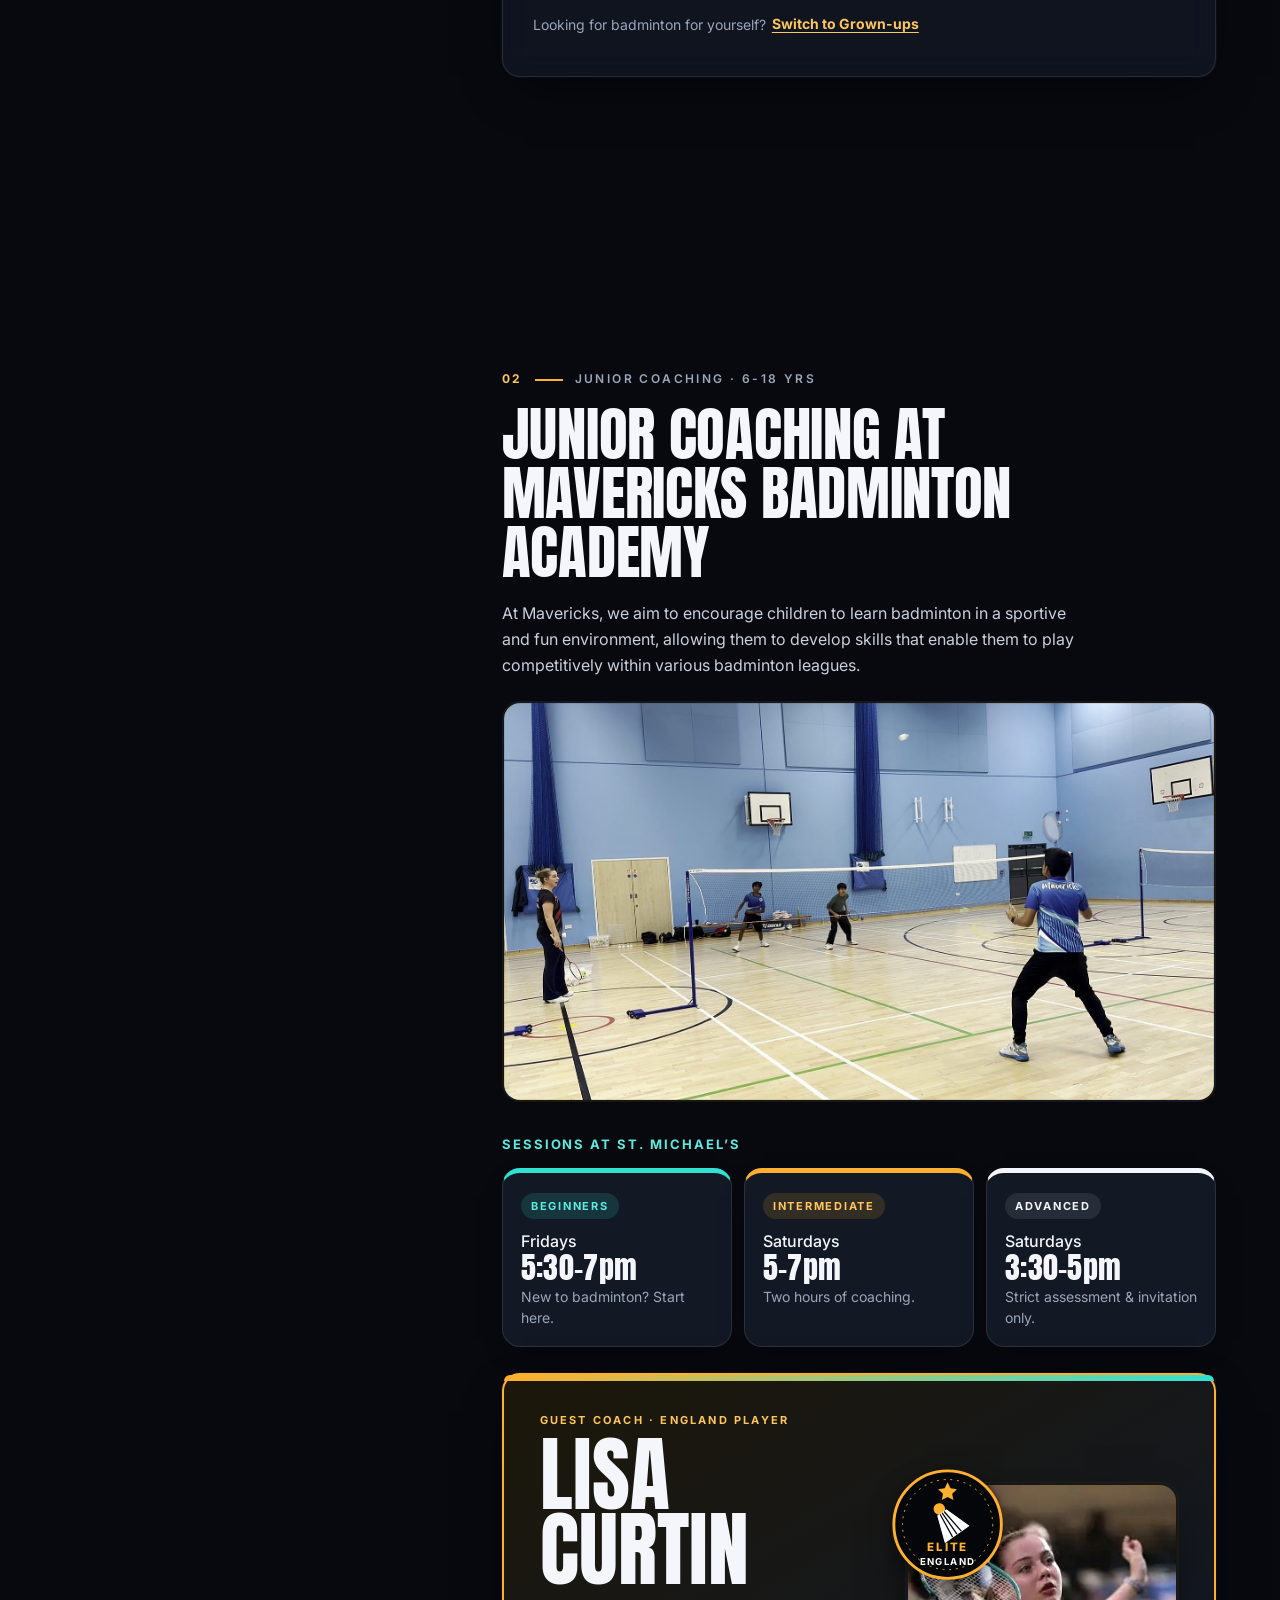
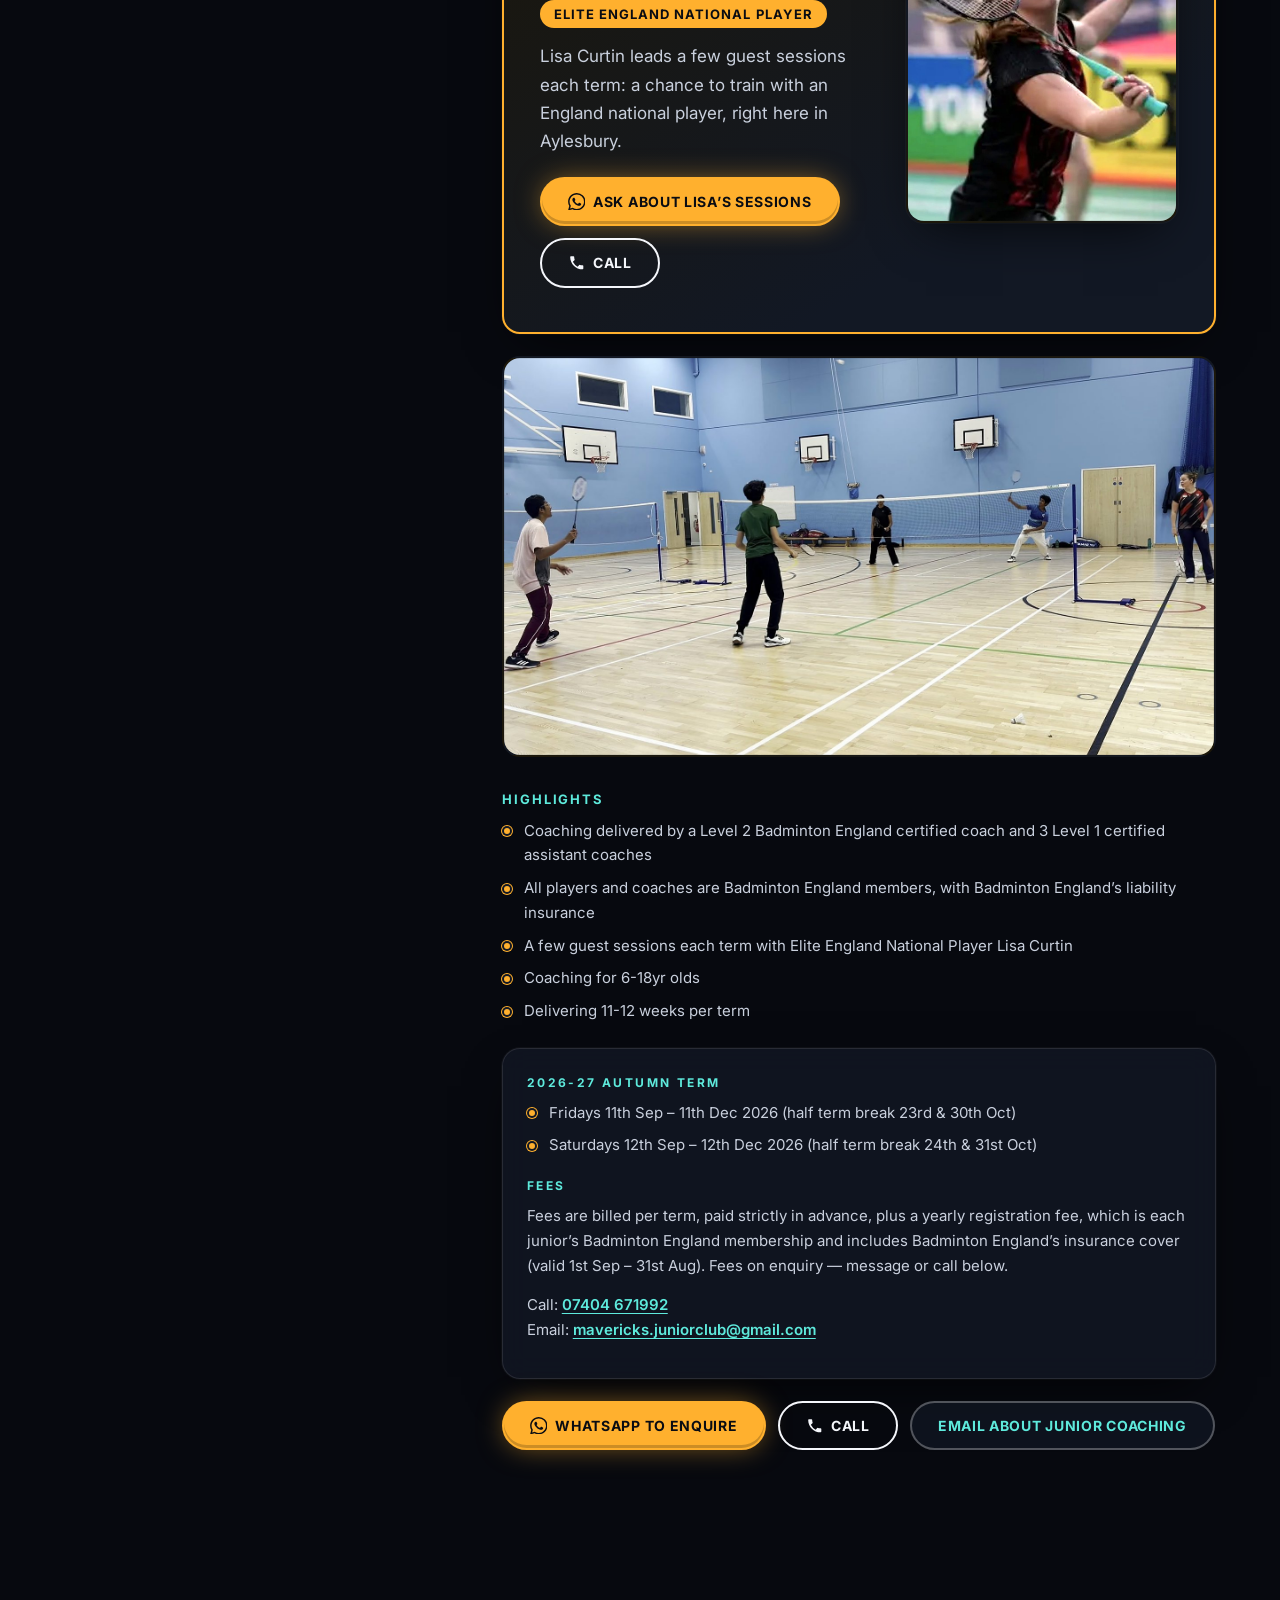
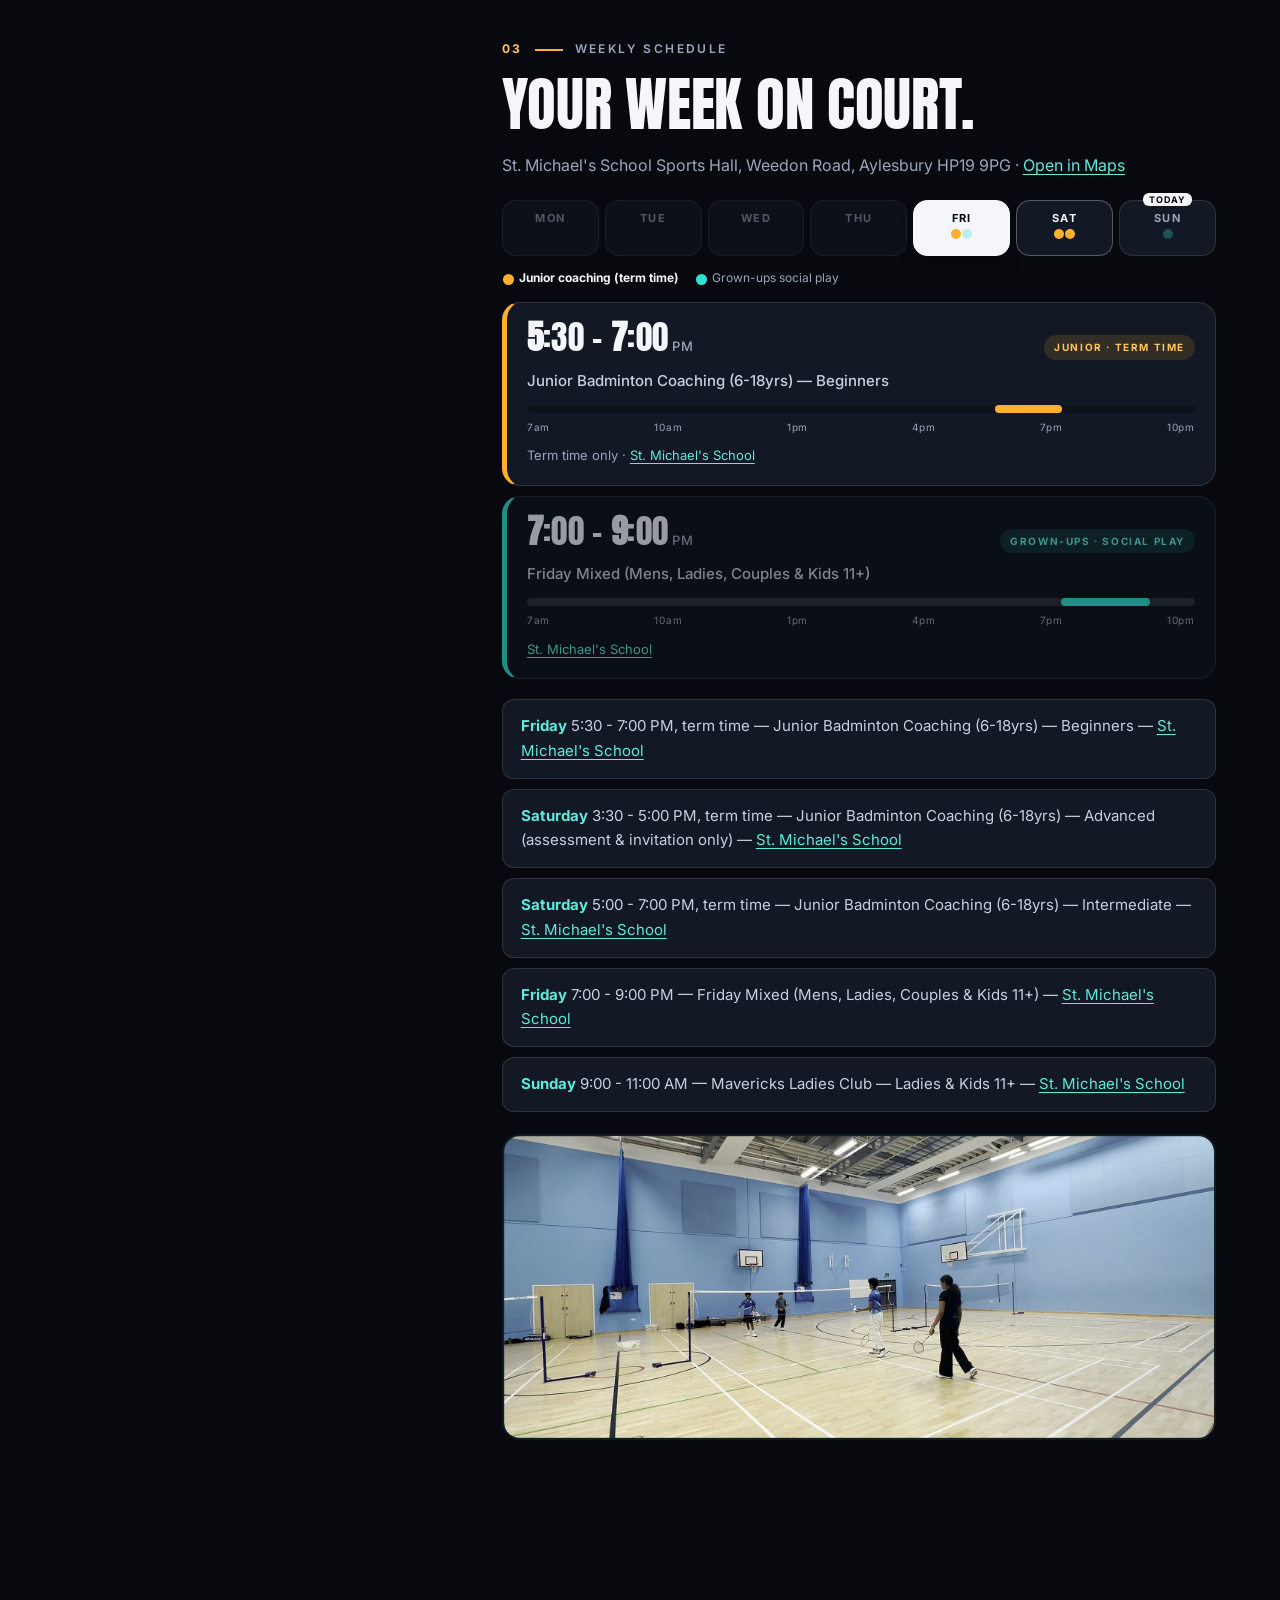
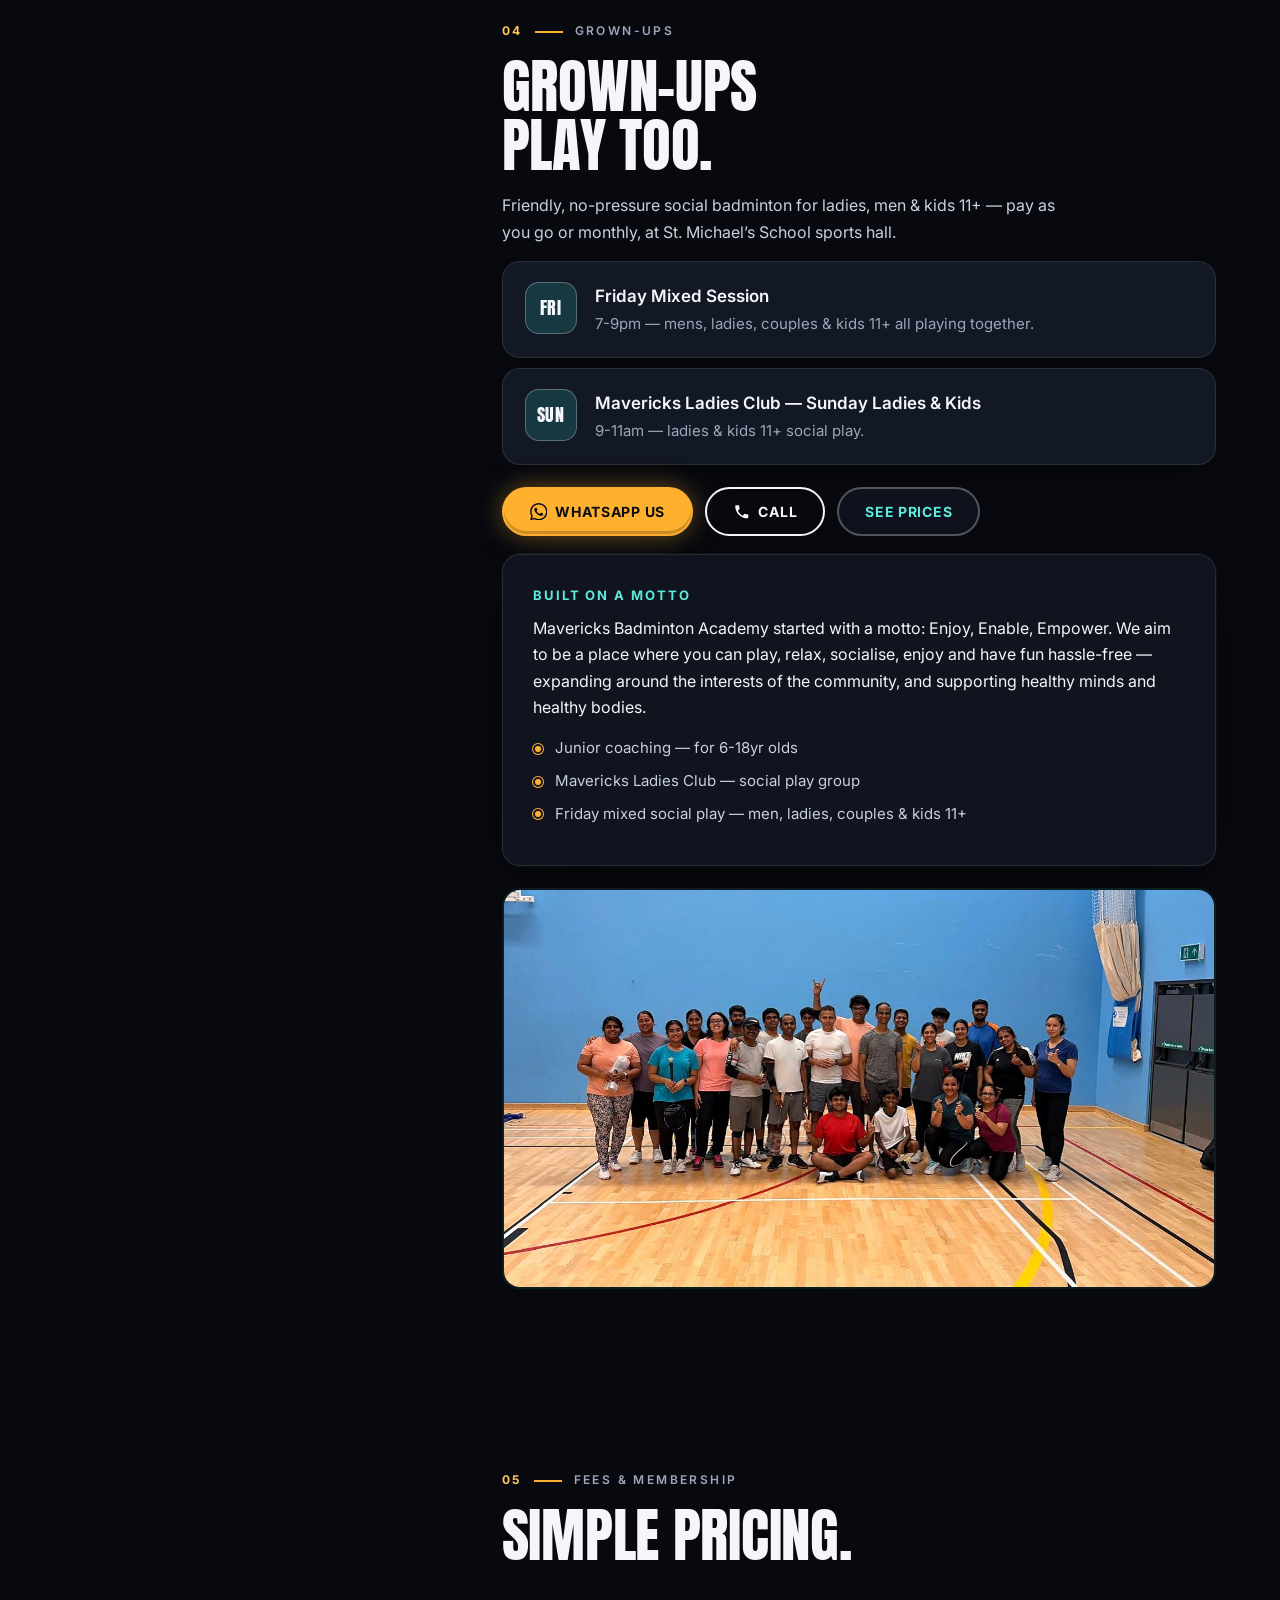
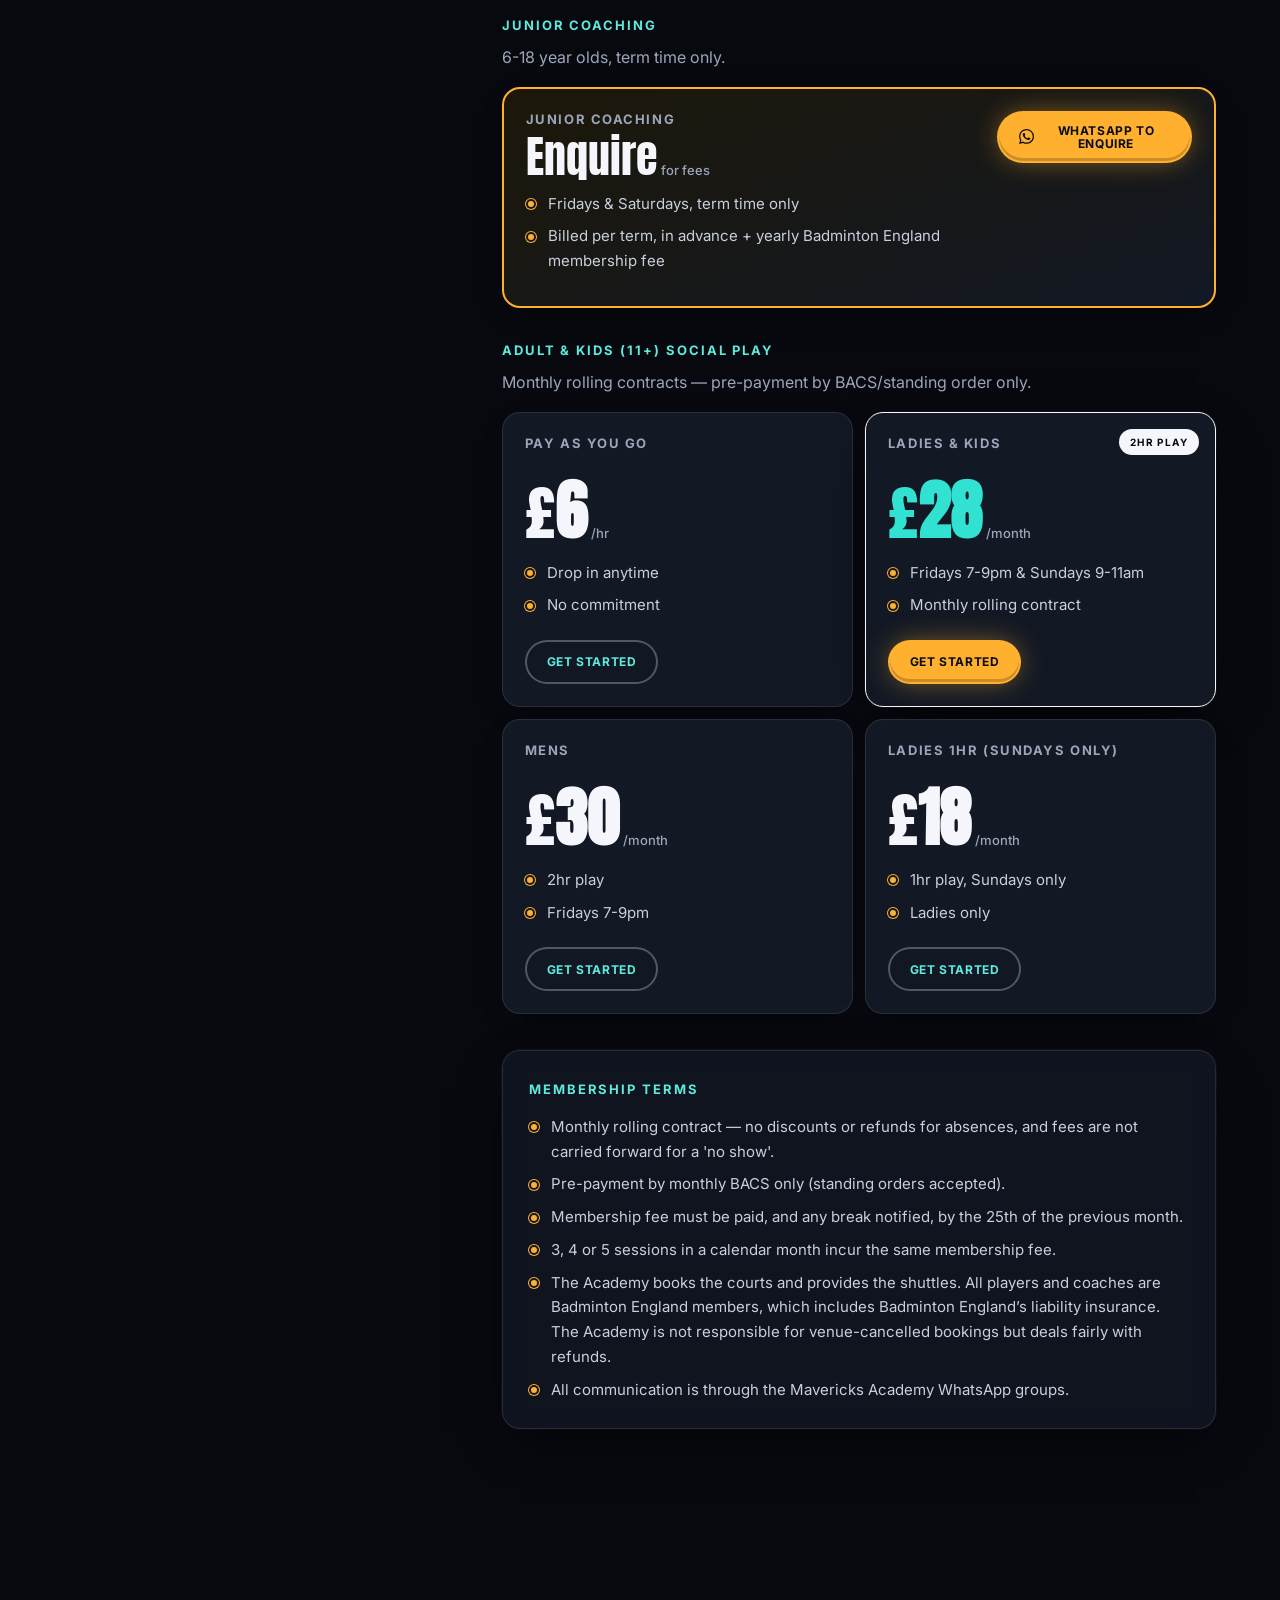
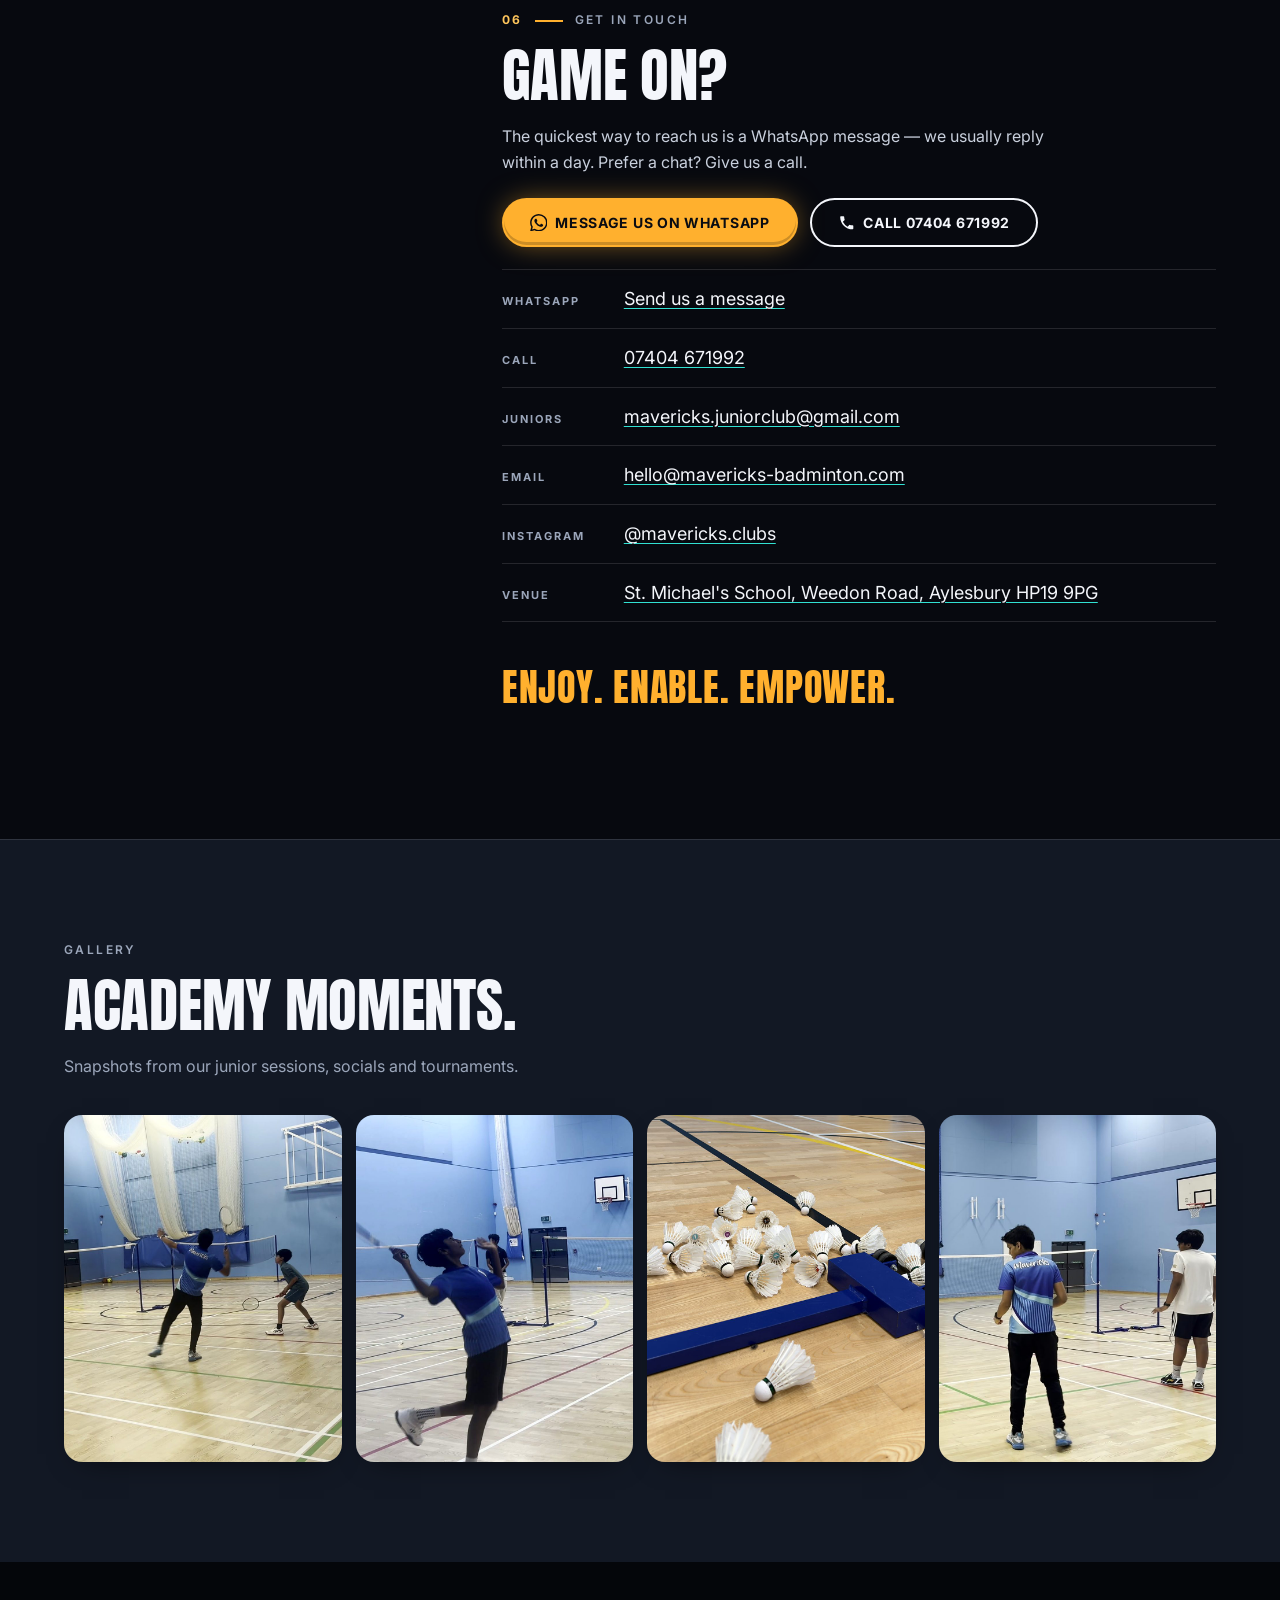
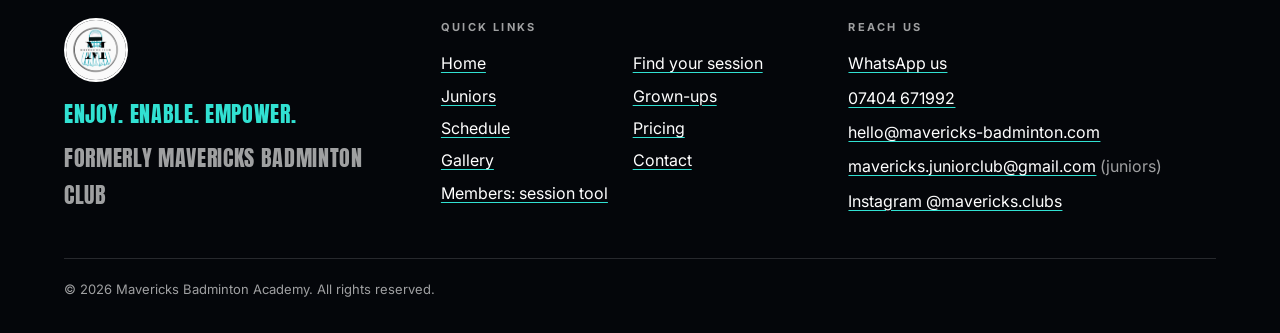
==== commit 5bb6dd58: "Junior fees: registration fee is each junior's Badminton England membership Co-Authored-By: Claude S" ====
--- a/index.html
+++ b/index.html
@@ -263,7 +263,7 @@
                 <li>Saturdays 12th Sep &ndash; 12th Dec 2026 (half term break 24th &amp; 31st Oct)</li>
               </ul>
               <h4>Fees</h4>
-              <p>Fees are billed per term, paid strictly in advance, plus a one-off yearly registration fee that covers insurance (valid 1st Sep &ndash; 31st Aug). Fees on enquiry &mdash; message or call below.</p>
+              <p>Fees are billed per term, paid strictly in advance, plus a yearly registration fee, which is each junior&rsquo;s Badminton England membership and includes Badminton England&rsquo;s insurance cover (valid 1st Sep &ndash; 31st Aug). Fees on enquiry &mdash; message or call below.</p>
               <p class="junior-contact">
                 Call: <a href="#contact" data-call data-text="phone"></a><br>
                 Email: <a href="#contact" data-mailto="juniorEmail" data-text="juniorEmail"></a>
@@ -358,7 +358,7 @@
                 <div>
                   <h4>Junior Coaching</h4>
                   <p class="amount amount-sm">Enquire<small>for fees</small></p>
-                  <ul class="ticks"><li>Fridays &amp; Saturdays, term time only</li><li>Billed per term, in advance + yearly registration (insurance)</li></ul>
+                  <ul class="ticks"><li>Fridays &amp; Saturdays, term time only</li><li>Billed per term, in advance + yearly Badminton England membership fee</li></ul>
                 </div>
                 <a href="#contact" class="btn btn-wa btn-sm" data-wa="Hi Mavericks Badminton Academy, I'd like to enquire about junior coaching fees."><svg class="ico" aria-hidden="true"><use href="#i-wa"/></svg><span>WhatsApp to enquire</span></a>
               </article>
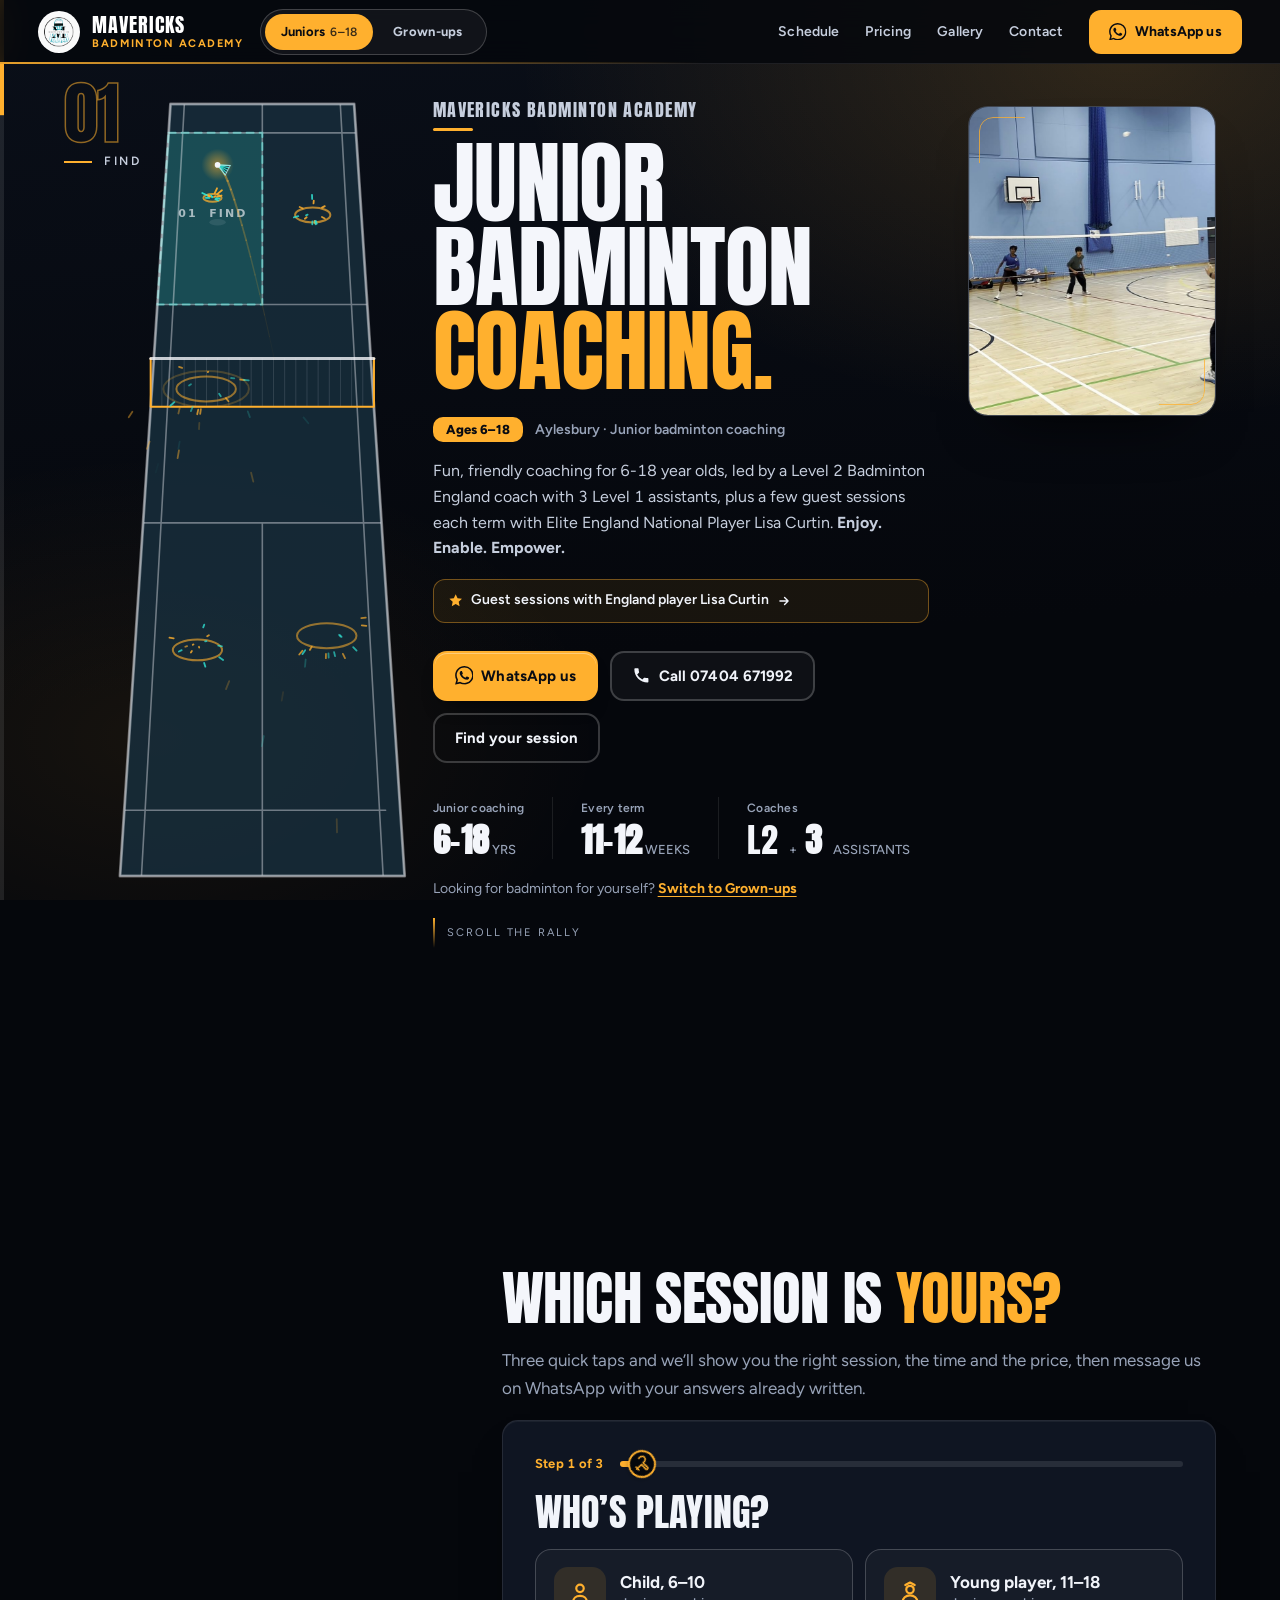
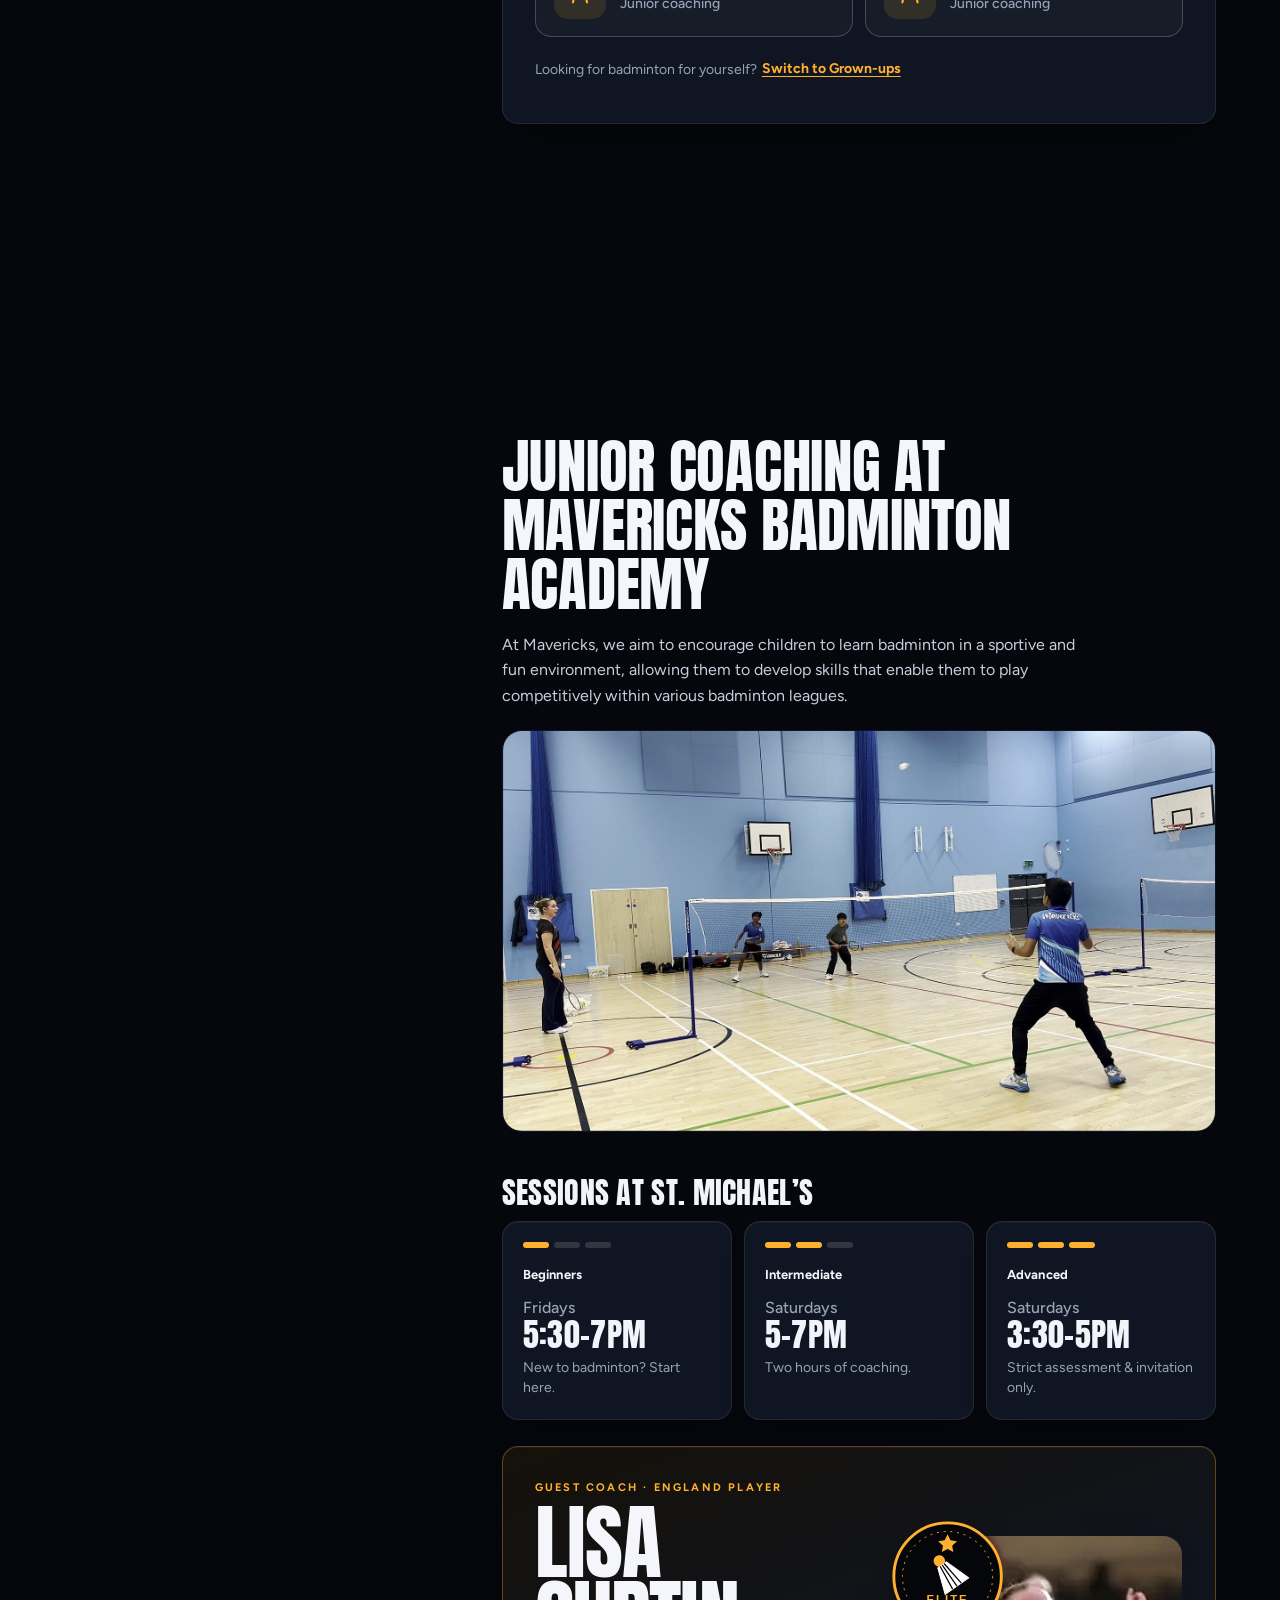
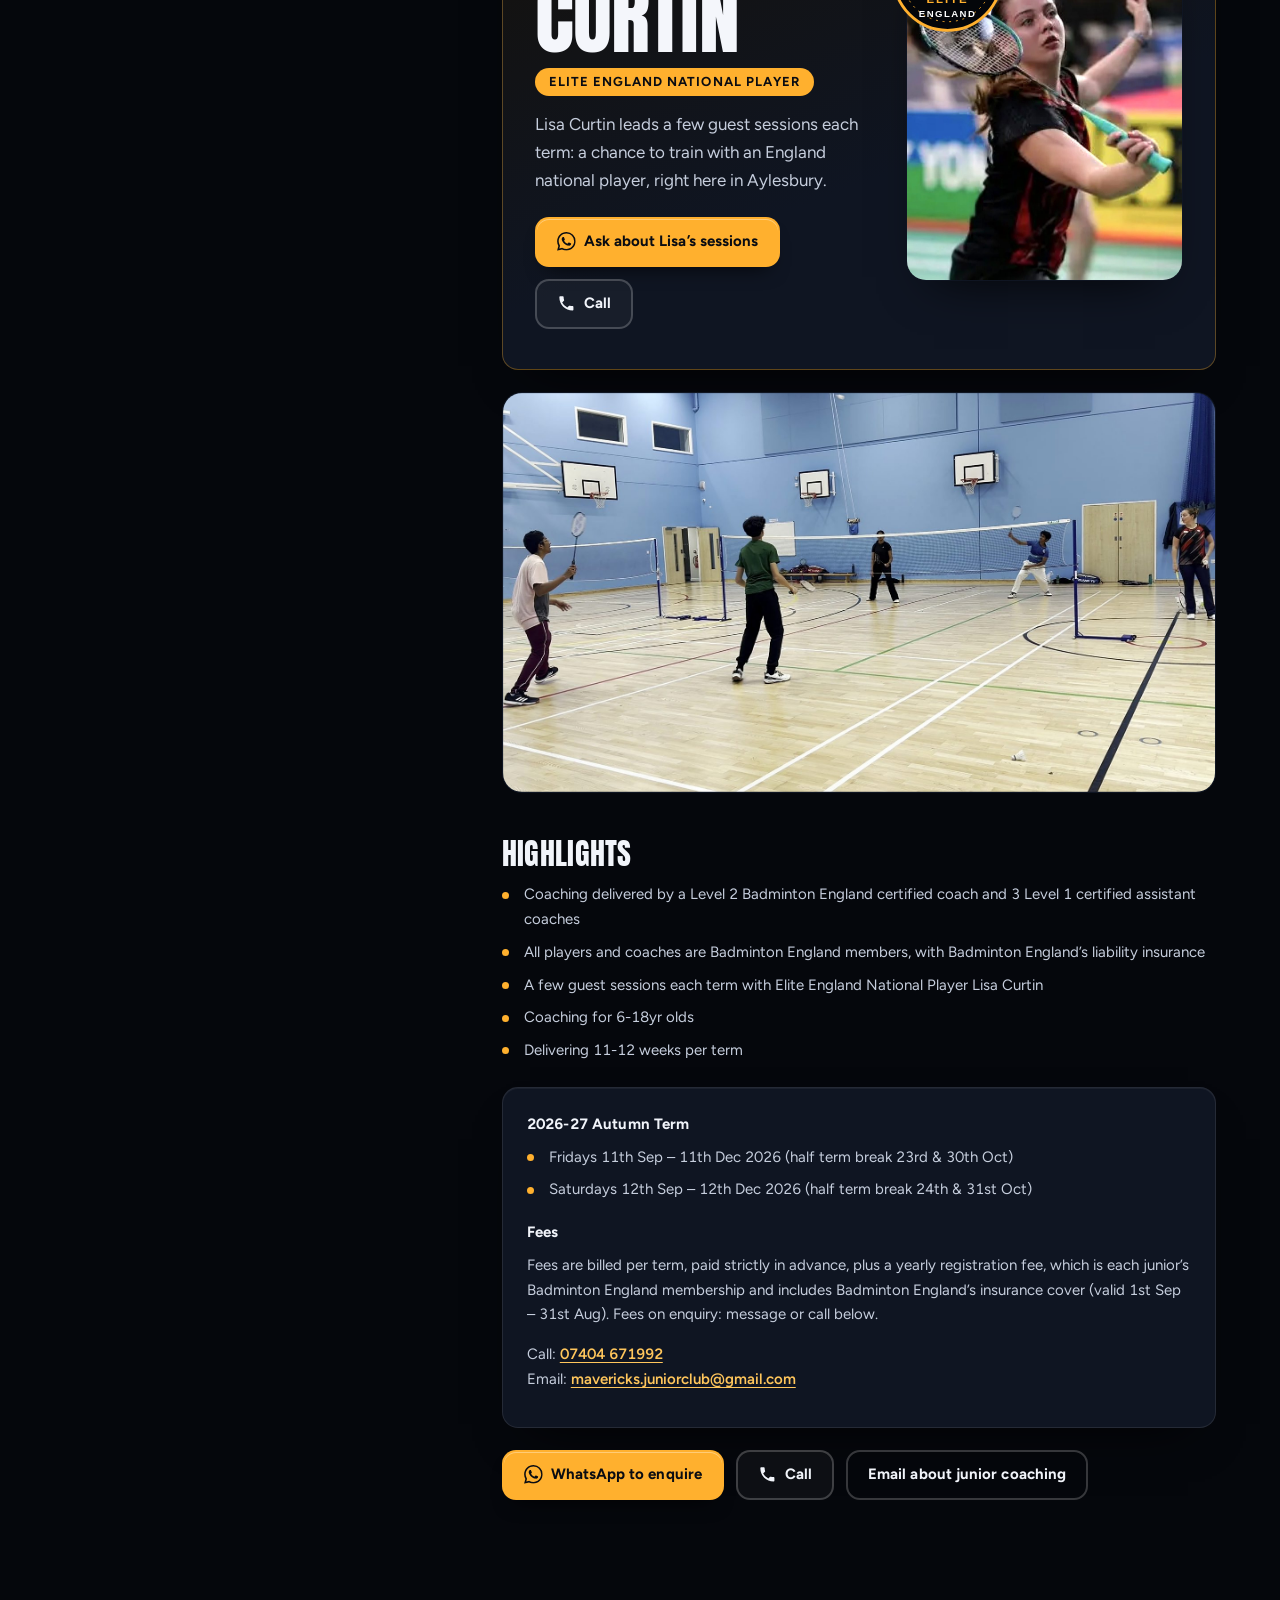
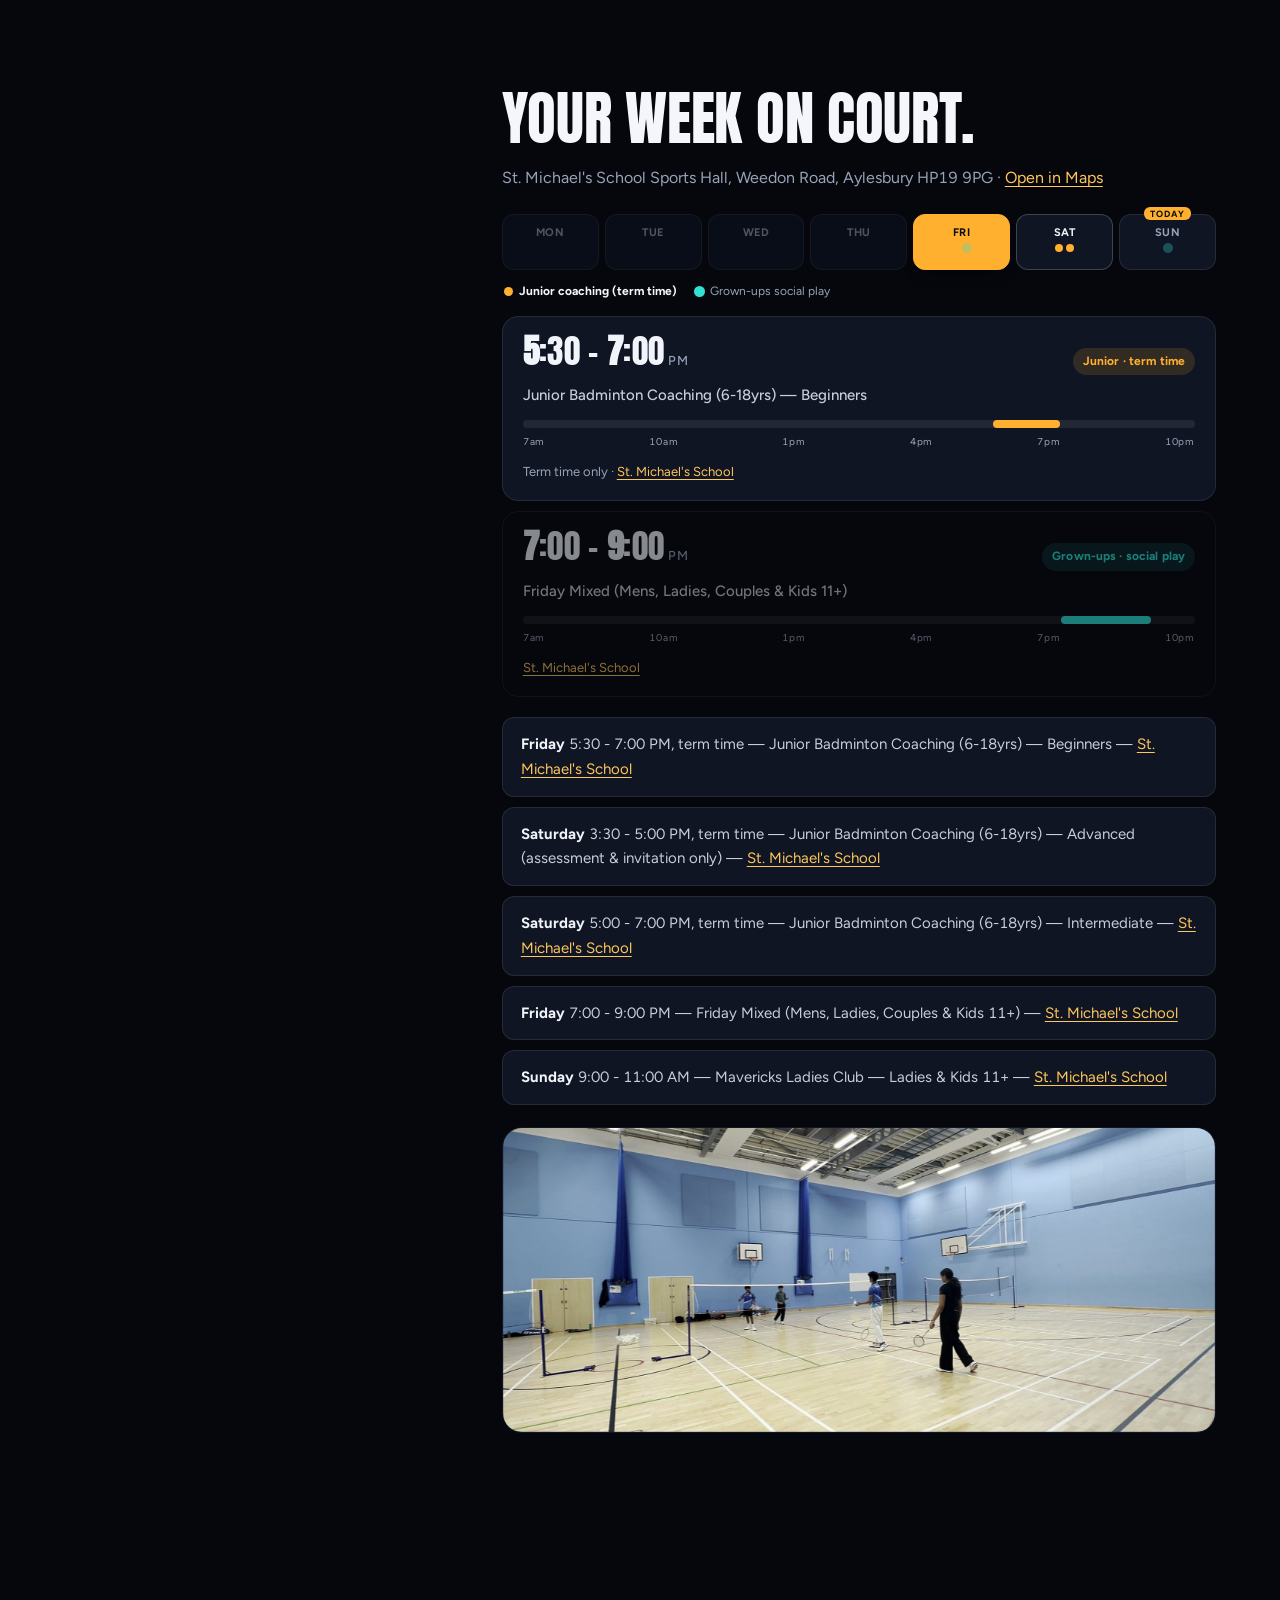
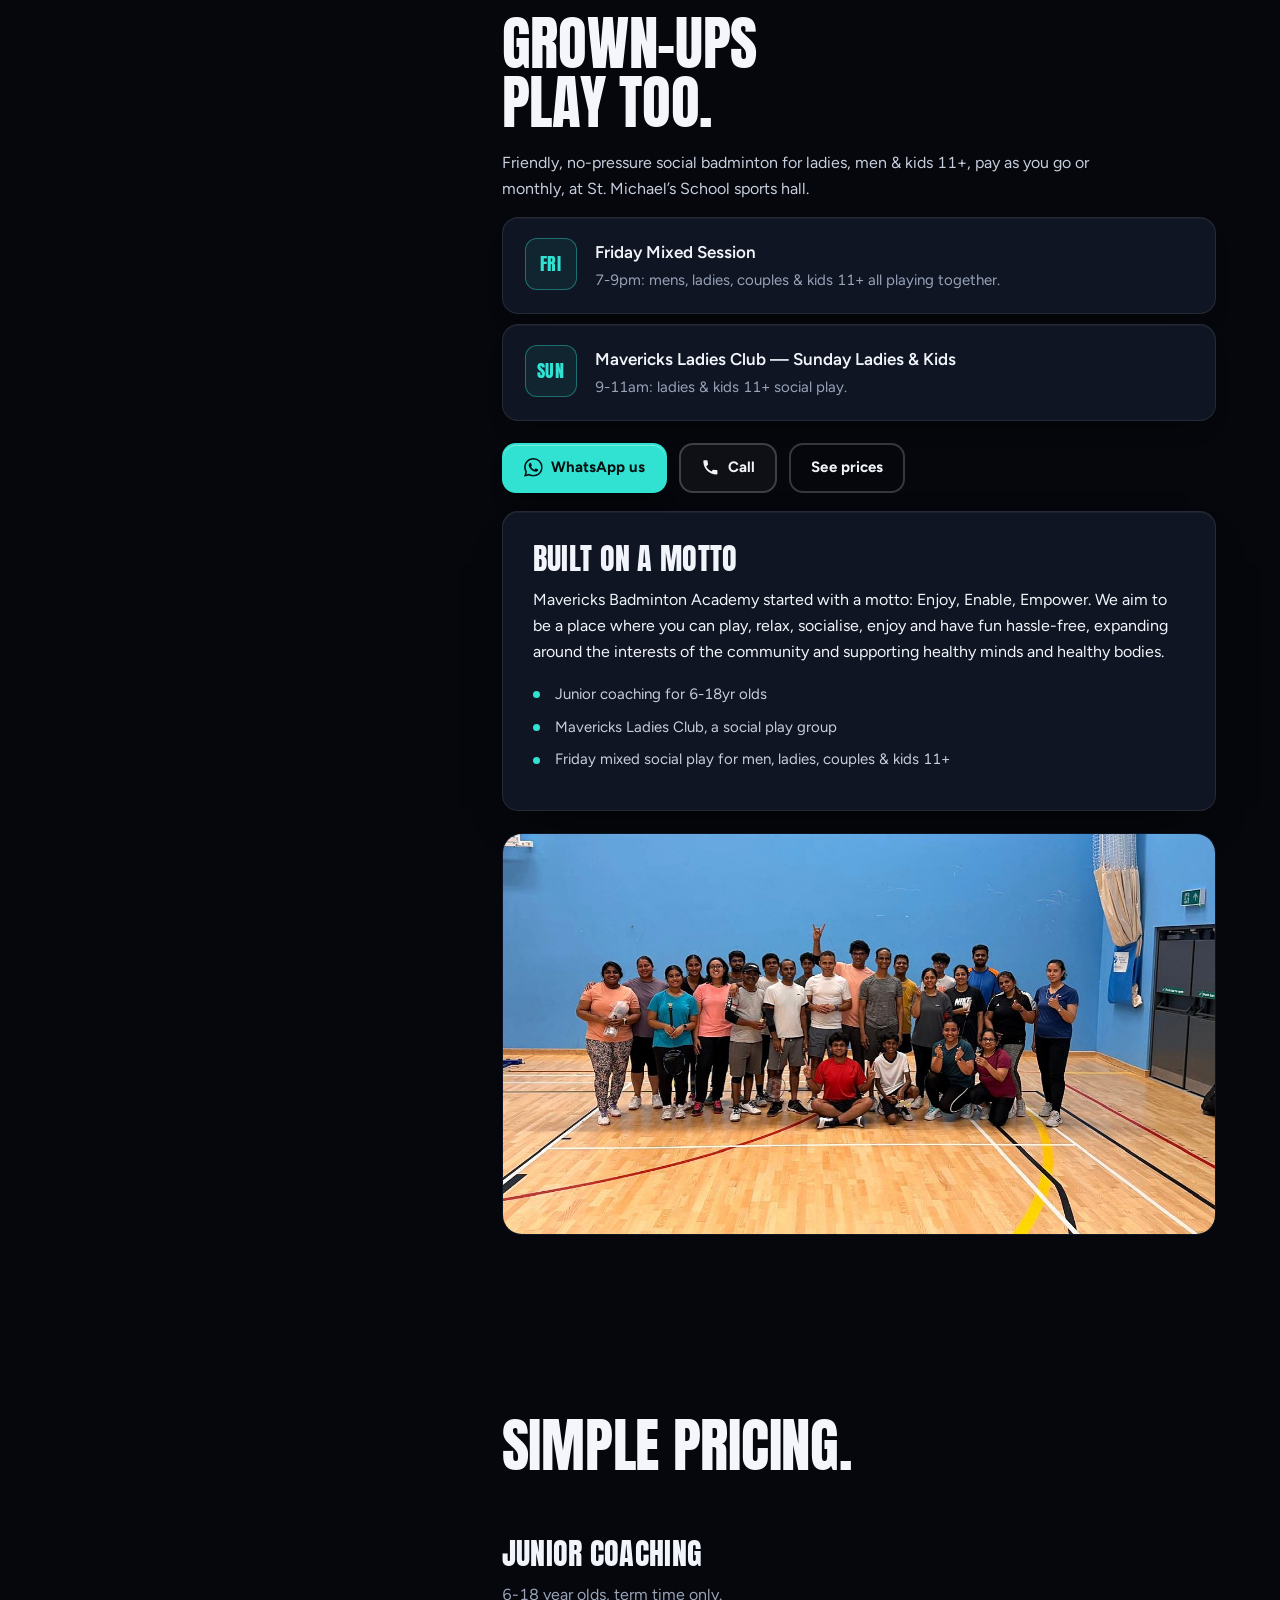
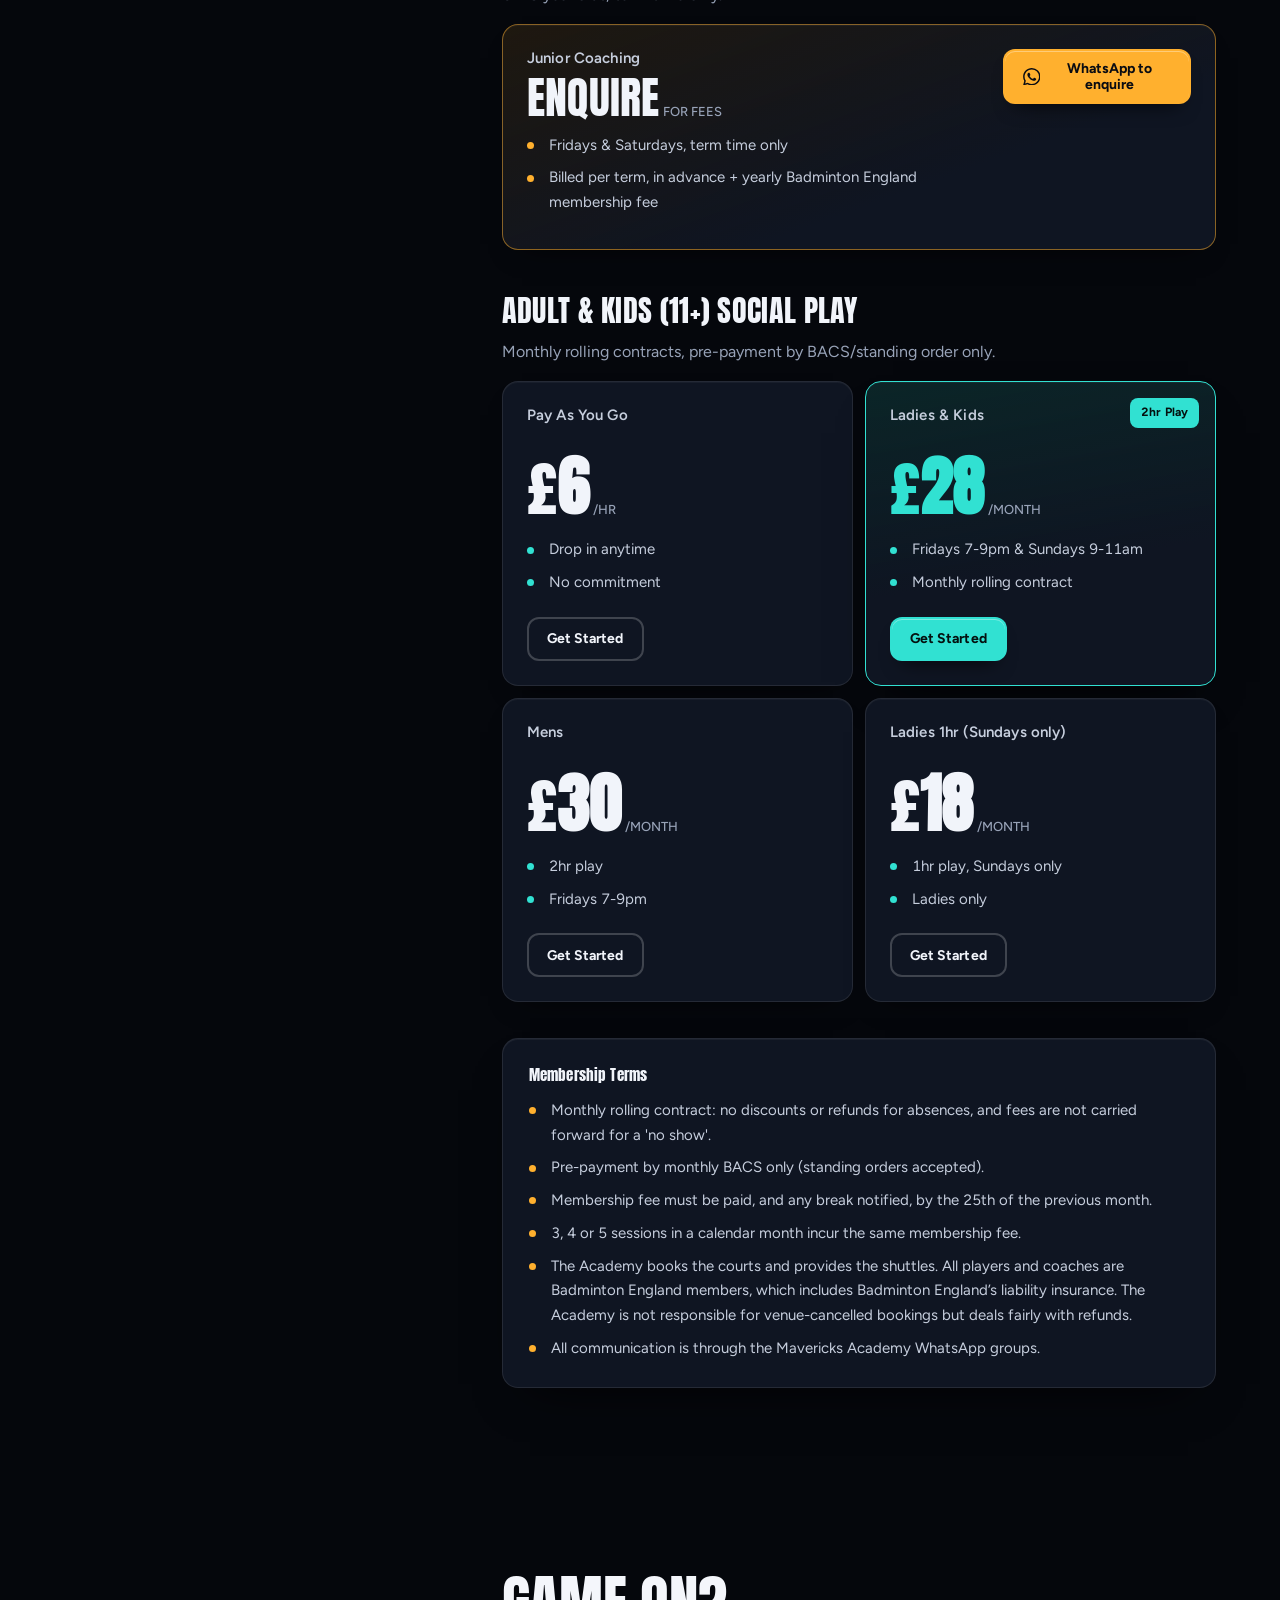
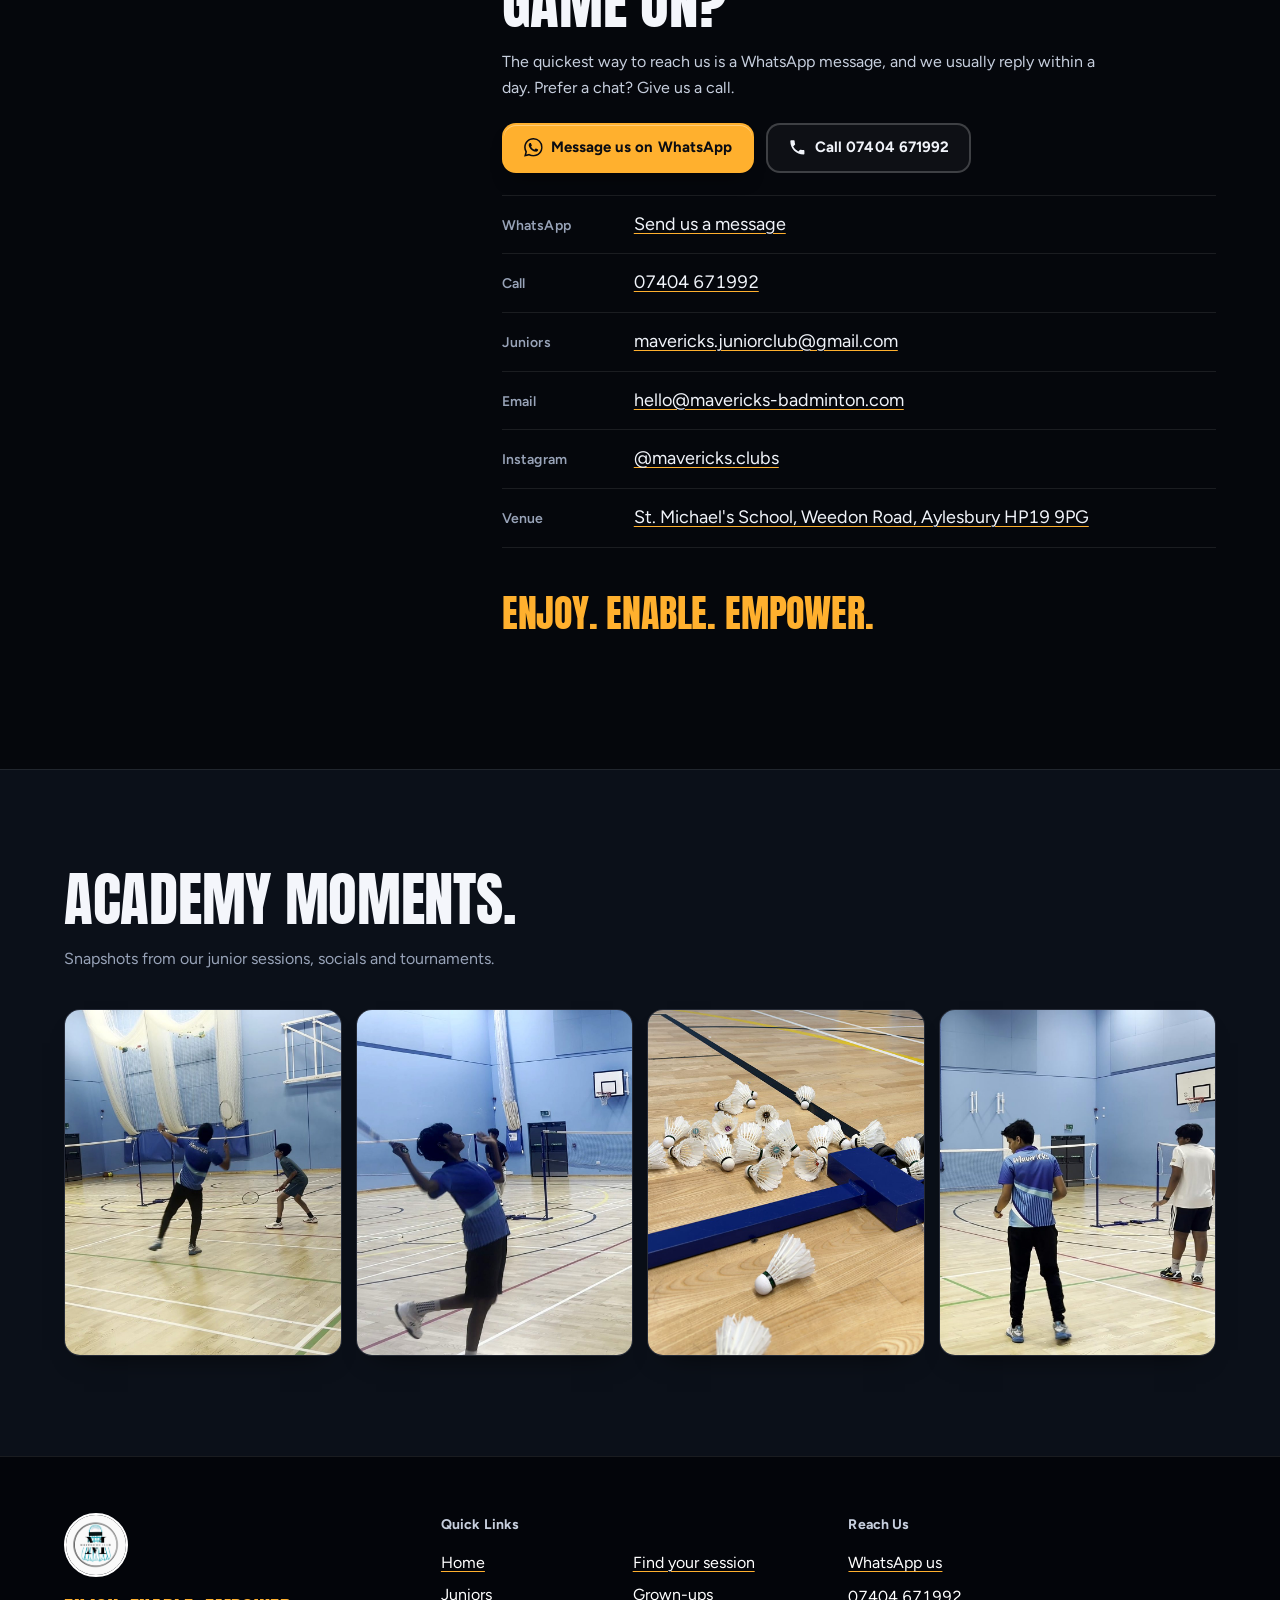
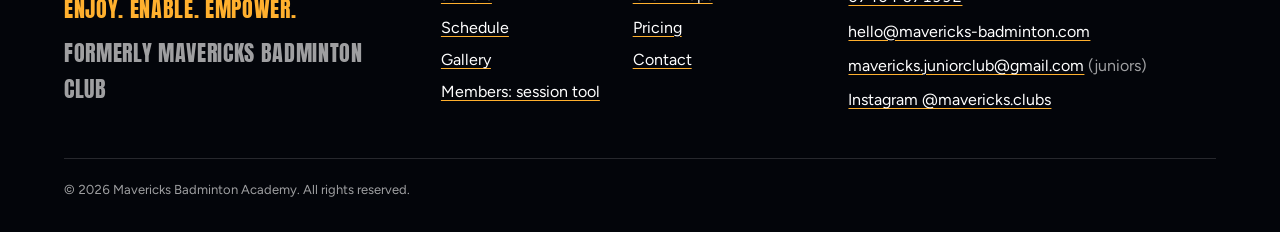
==== commit c380ed7e: "Make the preview-v1 redesign the live homepage Promote preview-v1 to the site root: new css/refine.c" ====
--- a/index.html
+++ b/index.html
@@ -19,8 +19,9 @@
   <link rel="icon" href="images/logo.jpg">
   <link rel="preconnect" href="https://fonts.googleapis.com">
   <link rel="preconnect" href="https://fonts.gstatic.com" crossorigin>
-  <link href="https://fonts.googleapis.com/css2?family=Anton&family=Inter:wght@400;500;600;700&display=swap" rel="stylesheet">
+  <link href="https://fonts.googleapis.com/css2?family=Anton&family=Figtree:wght@400;500;600;700&display=swap" rel="stylesheet">
   <link rel="stylesheet" href="css/style.css">
+  <link rel="stylesheet" href="css/refine.css">
   <script>
     /* Runs before first paint: JS flag + pick the audience (Juniors by default; #grownups link or this tab's last choice). Nothing sensitive is stored. */
     (function () {
@@ -109,15 +110,17 @@
           <div class="chapter-inner">
 
             <div class="aud-pane" data-for="juniors">
-              <p class="hero-brand">Mavericks Badminton Academy</p>
-              <p class="eyebrow"><span class="pill-jr">Ages 6&ndash;18</span> Aylesbury &middot; Junior badminton coaching</p>
+              <figure class="photo-slot hero-photo" data-slot="junior-coaching" style="--ar:4/5"><figcaption>Photo slot · junior-coaching</figcaption></figure>
+                          <p class="hero-brand">Mavericks Badminton Academy</p>
+              
               <h1 class="display">
                 <span class="line">Junior</span>
                 <span class="line">Badminton</span>
                 <span class="line accent">Coaching.</span>
               </h1>
+              <p class="hero-facts"><span class="pill-jr">Ages 6&ndash;18</span> Aylesbury &middot; Junior badminton coaching</p>
               <p class="lead">Fun, friendly coaching for 6-18 year olds, led by a Level 2 Badminton England coach with 3 Level 1 assistants, plus a few guest sessions each term with Elite England National Player Lisa Curtin. <strong>Enjoy. Enable. Empower.</strong></p>
-              <a href="#lisa" class="chip-lisa"><span aria-hidden="true">&#9733;</span> Guest sessions with England player Lisa Curtin <span aria-hidden="true">&rarr;</span></a>
+              <a href="#lisa" class="chip-lisa"><svg class="ico-star" viewBox="0 0 24 24" aria-hidden="true"><path fill="currentColor" d="M12 2l2.9 6.3 6.9.8-5.1 4.7 1.4 6.8L12 17.3 5.9 20.6l1.4-6.8L2.2 9.1l6.9-.8z"/></svg> Guest sessions with England player Lisa Curtin <svg class="ico-arrow" viewBox="0 0 24 24" aria-hidden="true"><path fill="none" stroke="currentColor" stroke-width="2.4" stroke-linecap="round" stroke-linejoin="round" d="M5 12h14M13 6l6 6-6 6"/></svg></a>
               <div class="cta-row">
                 <a href="#contact" class="btn btn-wa" data-wa="Hi Mavericks Badminton Academy, I'd like to ask about junior badminton coaching."><svg class="ico" aria-hidden="true"><use href="#i-wa"/></svg><span>WhatsApp us</span></a>
                 <a href="#contact" class="btn btn-call" data-call><svg class="ico" aria-hidden="true"><use href="#i-call"/></svg><span>Call <span data-text="phone"></span></span></a>
@@ -132,14 +135,16 @@
             </div>
 
             <div class="aud-pane" data-for="grownups">
-              <p class="hero-brand">Mavericks Badminton Academy</p>
-              <p class="eyebrow"><span class="pill-jr">Grown-ups</span> Aylesbury &middot; Friendly social badminton</p>
+              <figure class="photo-slot hero-photo" data-slot="venue-hall" style="--ar:4/5"><figcaption>Photo slot · venue-hall</figcaption></figure>
+                          <p class="hero-brand">Mavericks Badminton Academy</p>
+              
               <h1 class="display">
                 <span class="line">Grown-ups</span>
                 <span class="line">Play Too.</span>
                 <span class="line accent">Come Play.</span>
               </h1>
-              <p class="lead">Relaxed, welcoming social badminton at St. Michael&rsquo;s &mdash; the Mavericks Ladies Club on Sunday mornings and our friendly mixed session on Fridays. Pay as you go from &pound;6/hr, or join monthly. <strong>Enjoy. Enable. Empower.</strong></p>
+              <p class="hero-facts"><span class="pill-jr">Grown-ups</span> Aylesbury &middot; Friendly social badminton</p>
+              <p class="lead">Relaxed, welcoming social badminton at St. Michael&rsquo;s: the Mavericks Ladies Club on Sunday mornings and our friendly mixed session on Fridays. Pay as you go from &pound;6/hr, or join monthly. <strong>Enjoy. Enable. Empower.</strong></p>
               <div class="cta-row">
                 <a href="#contact" class="btn btn-wa" data-wa="Hi Mavericks Badminton Academy, I'd like to ask about the Ladies Club and Friday mixed badminton sessions."><svg class="ico" aria-hidden="true"><use href="#i-wa"/></svg><span>WhatsApp us</span></a>
                 <a href="#contact" class="btn btn-call" data-call><svg class="ico" aria-hidden="true"><use href="#i-call"/></svg><span>Call <span data-text="phone"></span></span></a>
@@ -160,9 +165,9 @@
         <!-- 01 FINDER -->
         <section class="chapter" id="finder" data-chapter="1" data-zone="Find">
           <div class="chapter-inner">
-            <p class="eyebrow"><span class="num">01</span> Find your session</p>
+            <p class="sr-only">Find your session</p>
             <h2 class="h2">Which session is <span class="accent">yours?</span></h2>
-            <p class="muted finder-intro">Three quick taps and we&rsquo;ll show you the right session, the time and the price &mdash; then message us on WhatsApp with your answers already written.</p>
+            <p class="muted finder-intro">Three quick taps and we&rsquo;ll show you the right session, the time and the price, then message us on WhatsApp with your answers already written.</p>
 
             <div class="finder glass" id="finder-app" aria-labelledby="finder-title">
               <h3 class="sr-only" id="finder-title">Session finder</h3>
@@ -172,7 +177,7 @@
               <div class="finder-static">
                 <h3 class="h3">Who&rsquo;s playing?</h3>
                 <ul class="ticks">
-                  <li><b>Child aged 6-18:</b> Fridays 5:30-7pm Beginners &middot; Saturdays 5-7pm Intermediate &middot; Saturdays 3:30-5pm Advanced (assessment &amp; invitation only). Fees per term &mdash; ask us.</li>
+                  <li><b>Child aged 6-18:</b> Fridays 5:30-7pm Beginners &middot; Saturdays 5-7pm Intermediate &middot; Saturdays 3:30-5pm Advanced (assessment &amp; invitation only). Fees per term: ask us.</li>
                   <li><b>Women:</b> Friday 7-9pm mixed &middot; Sunday 9-11am Ladies Club. From &pound;6/hr pay as you go.</li>
                   <li><b>Men:</b> Friday 7-9pm mixed. &pound;6/hr pay as you go, or &pound;30/month.</li>
                 </ul>
@@ -185,7 +190,7 @@
         <!-- 02 JUNIORS -->
         <section class="chapter" id="juniors" data-chapter="2" data-zone="Juniors">
           <div class="chapter-inner">
-            <p class="eyebrow"><span class="num">02</span> Junior coaching &middot; 6-18 yrs</p>
+            <p class="sr-only">Junior coaching &middot; 6-18 yrs</p>
             <h2 class="h2">Junior coaching at<br>Mavericks Badminton Academy</h2>
             <p class="lead">At Mavericks, we aim to encourage children to learn badminton in a sportive and fun environment, allowing them to develop skills that enable them to play competitively within various badminton leagues.</p>
 
@@ -197,17 +202,17 @@
             <h3 class="h3">Sessions at St. Michael&rsquo;s</h3>
             <div class="levels">
               <article class="card level lv-1 tilt-glow">
-                <span class="lv-tag">Beginners</span>
+                <i class="pips" data-n="1" role="img" aria-label="Level 1 of 3"><b></b><b></b><b></b></i><span class="lv-tag">Beginners</span>
                 <h4>Fridays <b>5:30-7pm</b></h4>
                 <p>New to badminton? Start here.</p>
               </article>
               <article class="card level lv-2 tilt-glow">
-                <span class="lv-tag">Intermediate</span>
+                <i class="pips" data-n="2" role="img" aria-label="Level 2 of 3"><b></b><b></b><b></b></i><span class="lv-tag">Intermediate</span>
                 <h4>Saturdays <b>5-7pm</b></h4>
                 <p>Two hours of coaching.</p>
               </article>
               <article class="card level lv-3 tilt-glow">
-                <span class="lv-tag">Advanced</span>
+                <i class="pips" data-n="3" role="img" aria-label="Level 3 of 3"><b></b><b></b><b></b></i><span class="lv-tag">Advanced</span>
                 <h4>Saturdays <b>3:30-5pm</b></h4>
                 <p>Strict assessment &amp; invitation only.</p>
               </article>
@@ -263,7 +268,7 @@
                 <li>Saturdays 12th Sep &ndash; 12th Dec 2026 (half term break 24th &amp; 31st Oct)</li>
               </ul>
               <h4>Fees</h4>
-              <p>Fees are billed per term, paid strictly in advance, plus a yearly registration fee, which is each junior&rsquo;s Badminton England membership and includes Badminton England&rsquo;s insurance cover (valid 1st Sep &ndash; 31st Aug). Fees on enquiry &mdash; message or call below.</p>
+              <p>Fees are billed per term, paid strictly in advance, plus a yearly registration fee, which is each junior&rsquo;s Badminton England membership and includes Badminton England&rsquo;s insurance cover (valid 1st Sep &ndash; 31st Aug). Fees on enquiry: message or call below.</p>
               <p class="junior-contact">
                 Call: <a href="#contact" data-call data-text="phone"></a><br>
                 Email: <a href="#contact" data-mailto="juniorEmail" data-text="juniorEmail"></a>
@@ -280,7 +285,7 @@
         <!-- 03 SCHEDULE -->
         <section class="chapter" id="schedule" data-chapter="3" data-zone="Schedule">
           <div class="chapter-inner">
-            <p class="eyebrow"><span class="num">03</span> Weekly schedule</p>
+            <p class="sr-only">Weekly schedule</p>
             <h2 class="h2">Your week on court.</h2>
             <p class="muted">St. Michael&#39;s School Sports Hall, Weedon Road, Aylesbury HP19 9PG &middot; <a href="https://maps.app.goo.gl/BkREnDt3v22gYq8x8" target="_blank" rel="noopener">Open in Maps</a></p>
 
@@ -304,22 +309,22 @@
         <!-- 04 GROWN-UPS (anchor: #grownups) -->
         <section class="chapter" id="grownups" data-chapter="4" data-zone="Grown-ups">
           <div class="chapter-inner">
-            <p class="eyebrow"><span class="num">04</span> Grown-ups</p>
+            <p class="sr-only">Grown-ups</p>
             <h2 class="h2">Grown-ups<br>play too.</h2>
-            <p class="lead">Friendly, no-pressure social badminton for ladies, men &amp; kids 11+ &mdash; pay as you go or monthly, at St. Michael&rsquo;s School sports hall.</p>
+            <p class="lead">Friendly, no-pressure social badminton for ladies, men &amp; kids 11+, pay as you go or monthly, at St. Michael&rsquo;s School sports hall.</p>
             <div class="stack">
               <article class="card tilt-glow prog">
                 <span class="prog-tag">Fri</span>
                 <div>
                   <h4>Friday Mixed Session</h4>
-                  <p>7-9pm &mdash; mens, ladies, couples &amp; kids 11+ all playing together.</p>
+                  <p>7-9pm: mens, ladies, couples &amp; kids 11+ all playing together.</p>
                 </div>
               </article>
               <article class="card tilt-glow prog">
                 <span class="prog-tag">Sun</span>
                 <div>
                   <h4>Mavericks Ladies Club &mdash; Sunday Ladies &amp; Kids</h4>
-                  <p>9-11am &mdash; ladies &amp; kids 11+ social play.</p>
+                  <p>9-11am: ladies &amp; kids 11+ social play.</p>
                 </div>
               </article>
             </div>
@@ -331,11 +336,11 @@
 
             <div class="panel glass">
               <h3 class="h3 h3-first">Built on a motto</h3>
-              <p>Mavericks Badminton Academy started with a motto: Enjoy, Enable, Empower. We aim to be a place where you can play, relax, socialise, enjoy and have fun hassle-free &mdash; expanding around the interests of the community, and supporting healthy minds and healthy bodies.</p>
+              <p>Mavericks Badminton Academy started with a motto: Enjoy, Enable, Empower. We aim to be a place where you can play, relax, socialise, enjoy and have fun hassle-free, expanding around the interests of the community and supporting healthy minds and healthy bodies.</p>
               <ul class="ticks">
-                <li>Junior coaching &mdash; for 6-18yr olds</li>
-                <li>Mavericks Ladies Club &mdash; social play group</li>
-                <li>Friday mixed social play &mdash; men, ladies, couples &amp; kids 11+</li>
+                <li>Junior coaching for 6-18yr olds</li>
+                <li>Mavericks Ladies Club, a social play group</li>
+                <li>Friday mixed social play for men, ladies, couples &amp; kids 11+</li>
               </ul>
             </div>
             <!-- PHOTO SLOT "about-club": team / evening group shot, landscape 16:9 -->
@@ -348,7 +353,7 @@
         <!-- 05 PRICING (the two groups swap order with the audience) -->
         <section class="chapter" id="join" data-chapter="5" data-zone="Pricing">
           <div class="chapter-inner">
-            <p class="eyebrow"><span class="num">05</span> Fees &amp; membership</p>
+            <p class="sr-only">Fees &amp; membership</p>
             <h2 class="h2">Simple pricing.</h2>
 
             <div class="price-group" id="price-jr">
@@ -366,7 +371,7 @@
 
             <div class="price-group" id="price-ad">
               <h3 class="h3">Adult &amp; Kids (11+) Social Play</h3>
-              <p class="muted">Monthly rolling contracts &mdash; pre-payment by BACS/standing order only.</p>
+              <p class="muted">Monthly rolling contracts, pre-payment by BACS/standing order only.</p>
               <div class="price-grid">
                 <article class="card price tilt-glow">
                   <h4>Pay As You Go</h4>
@@ -399,7 +404,7 @@
             <div class="terms glass">
               <h3 class="h3">Membership Terms</h3>
               <ul class="ticks">
-                <li>Monthly rolling contract — no discounts or refunds for absences, and fees are not carried forward for a 'no show'.</li>
+                <li>Monthly rolling contract: no discounts or refunds for absences, and fees are not carried forward for a 'no show'.</li>
                 <li>Pre-payment by monthly BACS only (standing orders accepted).</li>
                 <li>Membership fee must be paid, and any break notified, by the 25th of the previous month.</li>
                 <li>3, 4 or 5 sessions in a calendar month incur the same membership fee.</li>
@@ -413,9 +418,9 @@
         <!-- 06 CONTACT -->
         <section class="chapter" id="contact" data-chapter="6" data-zone="Contact">
           <div class="chapter-inner">
-            <p class="eyebrow"><span class="num">06</span> Get in touch</p>
+            <p class="sr-only">Get in touch</p>
             <h2 class="h2">Game on?</h2>
-            <p class="lead">The quickest way to reach us is a WhatsApp message &mdash; we usually reply within a day. Prefer a chat? Give us a call.</p>
+            <p class="lead">The quickest way to reach us is a WhatsApp message, and we usually reply within a day. Prefer a chat? Give us a call.</p>
             <div class="cta-row">
               <a href="#contact" class="btn btn-wa" data-wa><svg class="ico" aria-hidden="true"><use href="#i-wa"/></svg><span>Message us on WhatsApp</span></a>
               <a href="#contact" class="btn btn-call" data-call><svg class="ico" aria-hidden="true"><use href="#i-call"/></svg><span>Call <span data-text="phone"></span></span></a>
@@ -439,7 +444,7 @@
     <!-- GALLERY (outside the sticky cinema). Built by js/main.js from the "gallery" list in images/photos/photos.json -->
     <section class="gallery" id="gallery">
       <div class="gallery-head">
-        <p class="eyebrow">Gallery</p>
+        <p class="sr-only">Gallery</p>
         <h2 class="h2">Academy moments.</h2>
         <p class="muted">Snapshots from our junior sessions, socials and tournaments.</p>
       </div>
--- a/css/style.css
+++ b/css/style.css
@@ -332,7 +332,7 @@
 .week-legend i.ad { background: var(--ad); box-shadow: 0 0 0 1px var(--ad-d); }
 .week-legend .you { font-weight: 700; color: var(--strong); }
 .week-detail { margin-top: 14px; display: grid; gap: 10px; }
-.sess { padding: 18px 20px; border-radius: var(--radius); border: 1px solid var(--line); background: var(--surface); border-left: 5px solid var(--ad); animation: rise 0.45s var(--ease) both; }
+.sess { padding: 18px 20px; border-radius: var(--radius); border: 1px solid var(--line); background: var(--surface); animation: rise 0.45s var(--ease) both; }
 .sess.jr { border-left-color: var(--jr); }
 .sess.other { opacity: 0.62; background: var(--bg-2); }
 .sess-top { display: flex; justify-content: space-between; align-items: baseline; gap: 12px; flex-wrap: wrap; }
@@ -635,7 +635,6 @@
   padding: clamp(22px, 2.8vw, 38px); border: 2px solid var(--jr-d); background: linear-gradient(150deg, var(--jr-tint), var(--surface) 75%);
   scroll-margin-top: calc(var(--stage-h) + var(--header-h) + 8px);
 }
-.lisa::before { content: ""; position: absolute; left: 0; right: 0; top: 0; height: 6px; border-radius: var(--radius) var(--radius) 0 0; background: linear-gradient(90deg, var(--jr), var(--ad)); }
 .lisa-eyebrow { margin: 0 0 8px; font-size: 11px; font-weight: 700; letter-spacing: 0.2em; text-transform: uppercase; color: var(--jr-ink); }
 .lisa-name { font-family: var(--display); font-size: clamp(54px, 6.4vw, 96px); line-height: 0.92; text-transform: uppercase; color: var(--strong); }
 .lisa-role { display: inline-block; margin: 12px 0 14px; padding: 6px 14px; border-radius: 999px; background: var(--jr); color: var(--on-jr); font: 700 13px/1.3 var(--body); letter-spacing: 0.08em; text-transform: uppercase; }
--- a/css/refine.css
+++ b/css/refine.css
@@ -0,0 +1,301 @@
+/* =========================================================
+   Mavericks Badminton Academy — preview v1 refinement layer
+   Loads AFTER style.css. Layout, content and behaviour are the live site's;
+   this file changes the look only.
+
+   Direction: floodlit court at night.
+   - Juniors  = amber (sodium floodlight). The whole page warms.
+   - Grown-ups = aqua (court-line cool). The whole page cools.
+   - One accent per view, used for: the action (WhatsApp), the hero headline,
+     the active tab, the featured price, the level pips.
+   ========================================================= */
+
+/* ---------- Tokens ---------- */
+html[data-theme="dark"] {
+  --bg: #05070c; --bg-2: #0b1019;
+  --surface: #0f1522; --surface-a: rgba(15, 21, 34, 0.72);
+  --panel: #0d1320;
+  --text: #f1f4fa; --text-soft: #c6cedd; --muted: #98a3b8;
+  --line: rgba(255, 255, 255, 0.09); --line-2: rgba(255, 255, 255, 0.2);
+  --card-border: rgba(255, 255, 255, 0.09);
+  --jr-ink: #ffc65c; --ad-ink: #67ebdf;
+  --hdr-bg: rgba(5, 7, 12, 0.86);
+  /* neutral elevation: offset + blur, a hairline highlight on top, no coloured halo */
+  --shadow: 0 24px 48px -28px rgba(0, 0, 0, 0.9), inset 0 1px 0 rgba(255, 255, 255, 0.05);
+  --card-shadow: 0 14px 28px -20px rgba(0, 0, 0, 0.9), inset 0 1px 0 rgba(255, 255, 255, 0.04);
+  --btn-shadow: 0 12px 20px -12px rgba(0, 0, 0, 0.8), inset 0 1px 0 rgba(255, 255, 255, 0.35);
+  --blur: 0px;
+  /* the floodlight: follows the audience accent */
+  --stage-bg:
+    radial-gradient(70% 60% at 88% 6%, rgba(var(--rgb-acc), 0.16), transparent 68%),
+    radial-gradient(50% 45% at 12% 82%, rgba(var(--rgb-acc), 0.07), transparent 70%),
+    linear-gradient(175deg, #0a0f19 0%, #05070c 70%);
+  --display: "Anton", "Impact", "Arial Narrow Bold", sans-serif;
+  --body: "Figtree", system-ui, -apple-system, "Segoe UI", Roboto, sans-serif;
+  --radius: 16px;
+}
+/* grown-ups: the same page, cooler. The accent already swaps; the base picks up a faint aqua cast */
+html[data-aud="grownups"][data-theme="dark"] {
+  --bg: #040a0c; --bg-2: #09131a; --surface: #0c171d; --panel: #0a141a;
+  --line: rgba(190, 255, 250, 0.1);
+  --stage-bg:
+    radial-gradient(70% 60% at 88% 6%, rgba(var(--rgb-acc), 0.15), transparent 68%),
+    radial-gradient(50% 45% at 12% 82%, rgba(var(--rgb-acc), 0.08), transparent 70%),
+    linear-gradient(175deg, #07141a 0%, #040a0c 70%);
+}
+::selection { background: var(--acc); color: var(--on-acc); }
+html { scrollbar-color: rgba(255, 255, 255, 0.28) var(--bg); }
+body { font-feature-settings: "tnum" 1, "kern" 1; }
+:focus-visible { outline: 3px solid var(--acc); outline-offset: 3px; }
+.btn-wa:focus-visible, .dock a:focus-visible { outline-color: #fff; }
+a { color: var(--acc-ink); }
+.ico-star, .ico-arrow, .fi { width: 1.1em; height: 1.1em; flex: none; }
+
+/* ---------- Type ---------- */
+.display, .h2, .hud-num, .fq, .amount, .sess-time, .level h4 b, .fmatch h4, .stat-row dd, .motto-end, .brand-name, .hero-brand, .footer-brand p, .prog-tag {
+  font-family: var(--display);
+  font-stretch: 100%;
+}
+.display { font-weight: 900; font-stretch: 82%; letter-spacing: -0.015em; line-height: 0.92; font-size: clamp(54px, 6.6vw, 104px); text-wrap: balance; }
+.h2 { font-weight: 800; font-stretch: 88%; letter-spacing: -0.01em; line-height: 1; text-wrap: balance; }
+.display .accent { background: none; padding: 0; color: var(--acc); display: block; }
+.accent { color: var(--acc); }
+.lead { color: var(--text-soft); font-size: clamp(16px, 1.25vw, 19px); line-height: 1.6; max-width: 60ch; text-wrap: pretty; }
+.h3 { font-family: var(--display); font-size: clamp(22px, 2.2vw, 28px); font-weight: 800; font-stretch: 88%; letter-spacing: -0.005em; line-height: 1.1; text-transform: none; color: var(--text); margin: 44px 0 12px; }
+.h3-first { margin-top: 0; }
+.muted { color: var(--muted); }
+.brand-name b { font-weight: 800; font-stretch: 85%; letter-spacing: 0.03em; font-size: 20px; }
+.brand-name i { font-family: var(--body); font-weight: 700; letter-spacing: 0.14em; font-size: 11px; color: var(--acc); }
+.hero-brand { font-weight: 800; font-stretch: 85%; letter-spacing: 0.06em; font-size: clamp(15px, 3.6vw, 18px); color: var(--text-soft); }
+.hero-brand::after { background: var(--acc); width: 40px; height: 3px; }
+
+/* ---------- Header ---------- */
+.site-header { background: var(--hdr-bg); backdrop-filter: blur(14px); -webkit-backdrop-filter: blur(14px); border-bottom: 1px solid var(--line); }
+.brand-logo { border-width: 1px; }
+.aud { background: rgba(255, 255, 255, 0.05); border: 1px solid var(--line-2); }
+.aud::before { background: var(--acc); }
+.aud-opt { font-weight: 700; font-size: 13px; letter-spacing: 0.02em; color: var(--text-soft); }
+.aud-opt[aria-current="true"] { color: var(--on-acc); }
+.site-nav ul a { text-transform: none; letter-spacing: 0.01em; font-size: 14px; font-weight: 600; color: var(--text-soft); }
+.site-nav ul a:hover, .site-nav ul a.is-active { color: #fff; background: rgba(255, 255, 255, 0.08); }
+/* one accent hairline under the header says which view you are in */
+.site-header::after { content: ""; position: absolute; left: 0; right: 0; bottom: -1px; height: 2px; background: linear-gradient(90deg, var(--acc), transparent 55%); opacity: 0.9; }
+
+/* ---------- Buttons ---------- */
+.btn { text-transform: none; letter-spacing: 0.005em; font-size: 15px; font-weight: 700; border-radius: 14px; min-height: 50px; padding: 13px 20px; }
+.btn-sm { font-size: 14px; min-height: 44px; padding: 10px 18px; border-radius: 12px; }
+.btn-wa { background: var(--acc); color: var(--on-acc); }
+.btn-wa:hover { background: var(--acc-hi); }
+.btn-call { color: var(--text); border-color: var(--line-2); background: rgba(255, 255, 255, 0.04); }
+.btn-call:hover { background: rgba(255, 255, 255, 0.12); color: #fff; border-color: #fff; }
+.btn-ghost { color: var(--text); border-color: var(--line-2); background: transparent; }
+.btn-ghost:hover { border-color: var(--acc); background: var(--acc-soft); color: #fff; }
+
+/* ---------- Stage (court) ---------- */
+.hud-num { font-weight: 900; font-stretch: 80%; -webkit-text-stroke: 1.5px rgba(var(--rgb-acc), 0.55); }
+.hud-label { color: var(--text-soft); letter-spacing: 0.22em; }
+.hud-label::before { background: var(--acc); }
+.hud-rail span { background: var(--acc); }
+
+/* ---------- Hero ---------- */
+.chapter-hero .chapter-inner { width: min(68%, 960px); }
+.aud-pane { display: grid; grid-template-columns: minmax(0, 1fr) minmax(0, 0.5fr); column-gap: clamp(20px, 3vw, 44px); align-content: center; align-items: start; }
+.aud-pane > * { grid-column: 1; }
+.aud-pane > .hero-photo { grid-column: 2; grid-row: 1 / span 8; margin: 6px 0 0; align-self: start; }
+.hero-photo { aspect-ratio: 4 / 5; border: 1px solid var(--line-2); border-radius: 22px; background: var(--surface); box-shadow: 0 30px 60px -34px rgba(0, 0, 0, 0.95); }
+.hero-photo::after { /* a court line that frames the photo; the accent colour is the only colour on it */
+  content: ""; position: absolute; inset: 10px; z-index: 4; border-radius: 14px; border: 1.5px solid rgba(var(--rgb-acc), 0.75); pointer-events: none;
+  -webkit-mask: linear-gradient(#000 0 0) top left / 46px 46px no-repeat, linear-gradient(#000 0 0) bottom right / 46px 46px no-repeat;
+          mask: linear-gradient(#000 0 0) top left / 46px 46px no-repeat, linear-gradient(#000 0 0) bottom right / 46px 46px no-repeat;
+}
+.hero-photo.has-img { border-color: var(--line-2); }
+.hero-photo img { object-position: 50% 30%; }
+.hero-facts { display: flex; flex-wrap: wrap; align-items: center; gap: 8px 12px; margin: 0 0 16px; font-size: 14px; font-weight: 600; color: var(--muted); }
+.pill-jr { padding: 6px 13px; border-radius: 10px; font: 800 13px/1 var(--body); letter-spacing: 0.01em; background: var(--acc); color: var(--on-acc); }
+.chip-lisa { display: inline-flex; align-items: center; gap: 8px; margin: 2px 0 6px; padding: 9px 14px; border-radius: 12px; border: 1px solid rgba(var(--rgb-acc), 0.4); background: rgba(var(--rgb-acc), 0.08); color: var(--text); font-size: 14px; font-weight: 600; text-decoration: none; transition: border-color 0.2s, background 0.2s; }
+.chip-lisa:hover { border-color: var(--acc); background: rgba(var(--rgb-acc), 0.16); }
+.chip-lisa .ico-star { color: var(--acc); }
+.chip-lisa .ico-arrow { width: 1em; height: 1em; transition: transform 0.25s var(--ease); }
+.chip-lisa:hover .ico-arrow { transform: translateX(3px); }
+.ico-arrow { width: 1em; height: 1em; }
+.stat-row { gap: 16px 0; margin-top: 26px; padding-top: 0; border: 0; display: grid; grid-template-columns: repeat(3, auto); justify-content: start; }
+.stat-row > div { padding: 2px 28px 2px 0; margin-right: 28px; border-right: 1px solid var(--line); }
+.stat-row > div:last-child { border-right: 0; margin-right: 0; padding-right: 0; }
+.stat-row dt { font-size: 12px; letter-spacing: 0.02em; text-transform: none; font-weight: 600; color: var(--muted); }
+.stat-row dd { font-weight: 800; font-stretch: 85%; font-size: 34px; }
+.swap-hint { font-size: 14px; }
+.swap-hint a { color: var(--acc); font-weight: 700; }
+.scroll-cue { color: var(--muted); letter-spacing: 0.18em; }
+.scroll-cue span { background: linear-gradient(var(--acc), transparent); }
+
+/* ---------- Cards, glass, panels ---------- */
+.glass, .card { background: var(--surface); border: 1px solid var(--card-border); box-shadow: var(--card-shadow); backdrop-filter: none; -webkit-backdrop-filter: none; border-radius: var(--radius); }
+.glass { box-shadow: var(--shadow); }
+.tilt-glow::before { background: radial-gradient(280px circle at var(--px, 50%) var(--py, 50%), rgba(var(--rgb-acc), 0.1), transparent 70%); }
+.tilt-glow:hover { border-color: rgba(var(--rgb-acc), 0.45); }
+.ticks li { color: var(--text-soft); }
+.ticks li::before { top: 0.62em; width: 7px; height: 7px; box-shadow: none; background: var(--acc); }
+.eyebrow.sr-only { margin: 0; }
+
+/* junior level cards: a full border, and pips that read as the level */
+.level { border-top: 1px solid var(--card-border); padding: 20px; display: flex; flex-direction: column; gap: 2px; }
+.level.lv-2, .level.lv-3 { border-top-color: var(--card-border); }
+.pips { display: flex; gap: 5px; margin-bottom: 14px; }
+.pips b { width: 26px; height: 6px; border-radius: 3px; background: rgba(255, 255, 255, 0.14); }
+.pips[data-n="1"] b:nth-child(-n+1), .pips[data-n="2"] b:nth-child(-n+2), .pips[data-n="3"] b { background: var(--jr); }
+.lv-tag, .lv-2 .lv-tag, .lv-3 .lv-tag { align-self: flex-start; font-size: 13px; font-weight: 700; letter-spacing: 0.01em; text-transform: none; padding: 0; background: none; color: var(--text); }
+.level h4 { margin-top: 10px; color: var(--muted); font-weight: 500; }
+.level h4 b { font-weight: 800; font-stretch: 85%; font-size: 32px; color: var(--text); }
+.level p { color: var(--muted); }
+
+/* Lisa feature */
+.lisa { padding: clamp(20px, 2.6vw, 32px); border-color: rgba(var(--rgb-jr), 0.32); background: linear-gradient(160deg, #15110a 0%, var(--surface) 60%); }
+.lisa-eyebrow { color: var(--jr); }
+.lisa-name { font-family: var(--display); font-weight: 900; font-stretch: 82%; letter-spacing: -0.01em; }
+.lisa-badge { filter: none; }
+.terms-box h4, .terms h3 { text-transform: none; letter-spacing: 0.01em; font-size: 15px; color: var(--text); }
+
+/* grown-up programme rows */
+.prog-tag { border-radius: 12px; border: 1px solid rgba(var(--rgb-ad), 0.4); color: var(--ad); background: rgba(var(--rgb-ad), 0.08); font-weight: 800; font-stretch: 85%; }
+.prog h4 { color: var(--text); }
+
+/* ---------- Finder ---------- */
+.finder { border-top: 1px solid var(--card-border); padding: clamp(18px, 2.6vw, 32px); }
+.finder-top { gap: 16px; }
+.fcount { color: var(--acc); font-weight: 700; letter-spacing: 0.02em; text-transform: none; font-size: 13px; }
+.fprog { height: 6px; background: rgba(255, 255, 255, 0.1); border-radius: 3px; }
+.fprog-fill { background: var(--acc); border-radius: 3px; }
+.fprog-shuttle { color: var(--acc); font-size: 0; }
+.fprog-shuttle .fi { width: 24px; height: 24px; stroke-width: 2; padding: 3px; border-radius: 50%; background: var(--bg); box-shadow: 0 0 0 2px var(--acc); transform: rotate(-35deg); }
+.fq { font-weight: 800; font-stretch: 88%; text-transform: none; letter-spacing: -0.01em; font-size: clamp(26px, 3vw, 38px); color: var(--text); }
+.fcheer { background: rgba(var(--rgb-acc), 0.12); color: var(--text); border-radius: 10px; padding: 6px 12px; font-weight: 600; }
+.fopt { border: 1px solid var(--line-2); border-radius: 16px; background: rgba(255, 255, 255, 0.03); box-shadow: none; color: var(--text); font-size: 17px; min-height: 88px; }
+.fopt .em { width: 52px; height: 52px; display: grid; place-items: center; border-radius: 14px; background: rgba(var(--rgb-acc), 0.12); color: var(--acc); font-size: 0; }
+.fopt .em .fi { width: 28px; height: 28px; }
+.fopt:hover { border-color: var(--acc); background: rgba(var(--rgb-acc), 0.1); box-shadow: none; transform: translateY(-2px); }
+.fopt:hover .em { transform: none; background: var(--acc); color: var(--on-acc); }
+.fopt:active { transform: none; box-shadow: none; }
+.fopt.picked { border-color: var(--acc); background: rgba(var(--rgb-acc), 0.14); }
+.fopt.picked .em { animation: none; }
+.fopt small { color: var(--muted); }
+.fback, .fswitch button { color: var(--acc); }
+.fmatch { border: 1px solid var(--line-2); border-radius: 16px; background: rgba(255, 255, 255, 0.03); }
+.fmatch.jr { border-color: rgba(var(--rgb-jr), 0.5); background: linear-gradient(160deg, rgba(var(--rgb-jr), 0.08), transparent 70%); }
+.flbl { display: inline-flex; align-items: center; gap: 6px; color: var(--ad); text-transform: none; letter-spacing: 0.01em; font-size: 13px; }
+.fmatch.jr .flbl { color: var(--jr); }
+.flbl .fi, .fchip .fi, .fcheer .fi { width: 1.15em; height: 1.15em; }
+.fmatch h4 { font-weight: 800; font-stretch: 85%; text-transform: none; color: var(--text); }
+.fchip { background: rgba(255, 255, 255, 0.06); border-radius: 10px; color: var(--text-soft); }
+.fchip.price { background: rgba(var(--rgb-acc), 0.14); color: var(--text); }
+.fchip .fi { color: var(--acc); }
+.fmore { text-transform: none; letter-spacing: 0.01em; font-size: 14px; color: var(--text-soft); }
+.fage select { background: var(--surface); color: var(--text); border: 1px solid var(--line-2); border-radius: 10px; }
+
+/* ---------- Schedule ---------- */
+.day { border-radius: 12px; border: 1px solid var(--line); background: var(--surface); color: var(--muted); letter-spacing: 0.06em; }
+.day:not(:disabled):hover { border-color: var(--line-2); color: #fff; }
+.day.mine { color: var(--text); border-color: var(--line-2); }
+.day[aria-pressed="true"] { background: var(--acc); border-color: var(--acc); color: var(--on-acc); box-shadow: 0 10px 18px -12px rgba(0, 0, 0, 0.9); }
+.day[aria-pressed="true"] .today { background: var(--bg); color: var(--acc); }
+.day .today { background: var(--acc); color: var(--on-acc); }
+.day .dot, .week-legend i { box-shadow: none; }
+.sess { border: 1px solid var(--line); border-left: 1px solid var(--line); border-radius: var(--radius); background: var(--surface); display: grid; gap: 0; }
+.sess.jr { border-left-color: var(--line); }
+.sess.other { background: transparent; opacity: 0.55; }
+.sess-time { font-weight: 800; font-stretch: 85%; color: var(--text); }
+.sess-kind { text-transform: none; letter-spacing: 0.01em; font-size: 12px; background: rgba(var(--rgb-ad), 0.14); color: var(--ad); }
+.sess.jr .sess-kind { background: rgba(var(--rgb-jr), 0.14); color: var(--jr); }
+.track { background: rgba(255, 255, 255, 0.08); }
+.sched-list li { background: var(--surface); border-color: var(--line); }
+.sched-list b { color: var(--text); }
+
+/* ---------- Pricing ---------- */
+.price { padding: 24px; }
+.price h4 { text-transform: none; letter-spacing: 0.01em; font-size: 15px; color: var(--text-soft); font-weight: 600; }
+.amount { font-weight: 800; font-stretch: 85%; color: var(--text); }
+.price.featured { border: 1px solid var(--acc); background: linear-gradient(170deg, rgba(var(--rgb-acc), 0.14), var(--surface) 60%); box-shadow: var(--shadow); }
+.price.featured .amount { color: var(--acc); }
+.badge { background: var(--acc); color: var(--on-acc); text-transform: none; letter-spacing: 0.01em; font-size: 12px; border-radius: 8px; }
+.price-jr { border: 1px solid rgba(var(--rgb-jr), 0.5); background: linear-gradient(160deg, rgba(var(--rgb-jr), 0.1), var(--surface) 65%); }
+.terms { padding: 8px 26px 18px; }
+
+/* ---------- Contact ---------- */
+.contact-list li { grid-template-columns: 120px 1fr; }
+.contact-list span { text-transform: none; letter-spacing: 0.01em; font-size: 14px; font-weight: 600; color: var(--muted); }
+.contact-list a { color: var(--text); text-decoration-color: var(--acc); }
+.contact-list a:hover { color: var(--acc); }
+.motto-end { font-weight: 900; font-stretch: 82%; color: var(--acc); letter-spacing: -0.005em; }
+
+/* ---------- Gallery, lightbox, footer ---------- */
+.gallery { background: var(--bg-2); border-top: 1px solid var(--line); }
+.g-item { background: var(--surface); box-shadow: var(--card-shadow); border: 1px solid var(--line); }
+.g-item figcaption { background: linear-gradient(transparent, rgba(4, 6, 10, 0.88)); }
+.lightbox::backdrop { background: rgba(3, 5, 9, 0.94); }
+.site-footer { background: #03050a; border-top: 1px solid var(--line); }
+.footer-brand p { font-weight: 900; font-stretch: 82%; color: var(--acc); text-transform: none; font-size: 24px; letter-spacing: 0; }
+.site-footer h4 { text-transform: none; letter-spacing: 0.01em; font-size: 14px; font-weight: 700; color: var(--text-soft); }
+.site-footer a { text-decoration-color: var(--acc); }
+.site-footer a:hover { color: var(--acc); }
+
+/* ---------- Photos ---------- */
+.photo-slot { border-radius: 20px; border: 1px solid var(--line-2); background: var(--surface); }
+.photo-slot figcaption { color: var(--muted); }
+.photo-slot figcaption::before { content: none; }
+.photo-jr { border-color: var(--line-2); background: var(--surface); }
+.photo-jr figcaption { color: var(--muted); }
+
+/* ---------- Mobile ---------- */
+@media (max-width: 959px) {
+  .chapter-hero .chapter-inner { width: 100%; }
+  .aud-pane { display: flex; flex-direction: column; }
+  .aud-pane > .hero-photo { order: 8; margin: 26px 0 0; aspect-ratio: 16 / 11; }
+  .aud-pane > .swap-hint { order: 9; }
+  .hud-num { -webkit-text-stroke: 0; color: var(--text); }
+  .display { font-size: clamp(50px, 15.5vw, 84px); }
+  .stat-row { grid-template-columns: repeat(3, auto); }
+  .stat-row > div { padding-right: 16px; margin-right: 16px; }
+  .stat-row dd { font-size: 28px; }
+  .site-nav { background: #05070c; border-bottom: 1px solid var(--line); }
+  .dock { background: rgba(5, 7, 12, 0.94); border-top: 1px solid var(--line); backdrop-filter: blur(12px); -webkit-backdrop-filter: blur(12px); }
+}
+@media (max-width: 640px) {
+  .fopts { grid-template-columns: 1fr; }
+  .btn { width: 100%; }
+  .cta-row .btn { width: 100%; }
+  .btn-sm { width: auto; }
+  .stat-row dt { font-size: 11.5px; }
+  .contact-list li { grid-template-columns: 1fr; gap: 2px; }
+}
+@media (prefers-reduced-motion: reduce) {
+  .chip-lisa .ico-arrow, .fopt, .fopt .em { transition: none; }
+}
+
+/* ---------- Colour means audience, wherever it appears ----------
+   Amber is always junior, aqua is always grown-up: a section about one audience keeps that colour
+   even when the visitor is browsing the other view. */
+#juniors, #price-jr {
+  --acc: var(--jr); --acc-hi: var(--jr-hi); --acc-d: var(--jr-d); --acc-ink: var(--jr-ink); --on-acc: var(--on-jr);
+  --acc-soft: rgba(var(--rgb-jr), 0.16); --rgb-acc: var(--rgb-jr); --rgb-acc-d: var(--rgb-jr-d);
+}
+#grownups, #price-ad {
+  --acc: var(--ad); --acc-hi: var(--ad-hi); --acc-d: var(--ad-d); --acc-ink: var(--ad-ink); --on-acc: var(--on-ad);
+  --acc-soft: rgba(var(--rgb-ad), 0.18); --rgb-acc: var(--rgb-ad); --rgb-acc-d: var(--rgb-ad-d);
+}
+
+.lisa::before { content: none; }
+
+/* ---------- Headline face: Anton (as on the live site), single weight, uppercase ---------- */
+.display, .h2, .h3, .hud-num, .fq, .amount, .sess-time, .level h4 b, .fmatch h4, .stat-row dd, .motto-end,
+.brand-name b, .hero-brand, .footer-brand p, .prog-tag, .lisa-name {
+  font-weight: 400; font-stretch: 100%; text-transform: uppercase;
+}
+.display { font-size: clamp(56px, 7vw, 112px); line-height: 0.94; letter-spacing: -0.01em; }
+.h2 { letter-spacing: -0.005em; }
+.h3 { font-size: clamp(24px, 2.4vw, 30px); letter-spacing: 0.01em; line-height: 1.1; }
+.fq { letter-spacing: 0.005em; }
+.fmatch h4 { letter-spacing: 0.005em; }
+.brand-name b { letter-spacing: 0.05em; }
+.hero-brand { letter-spacing: 0.08em; }
+.stat-row dd { font-size: 34px; }
+.footer-brand p { letter-spacing: 0.03em; font-size: 22px; }
+@media (max-width: 959px) { .display { font-size: clamp(54px, 16.5vw, 88px); } }
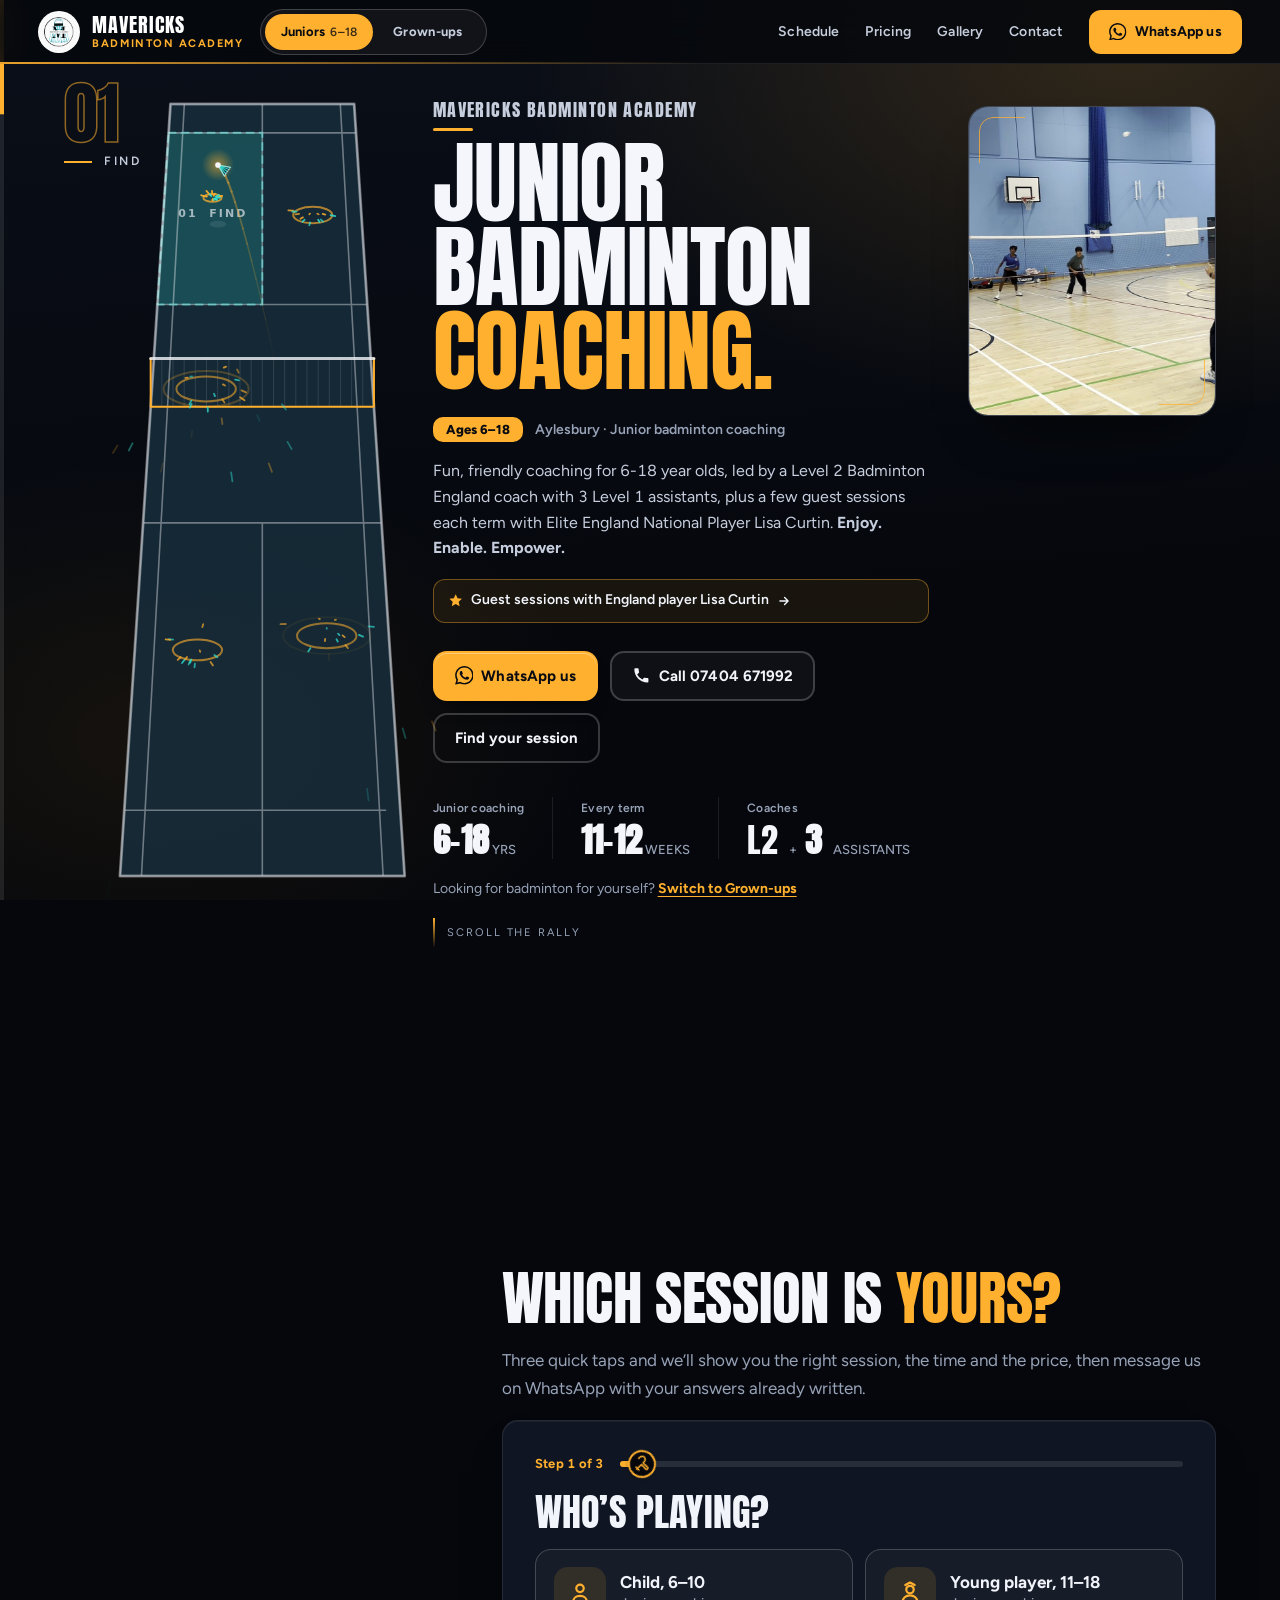
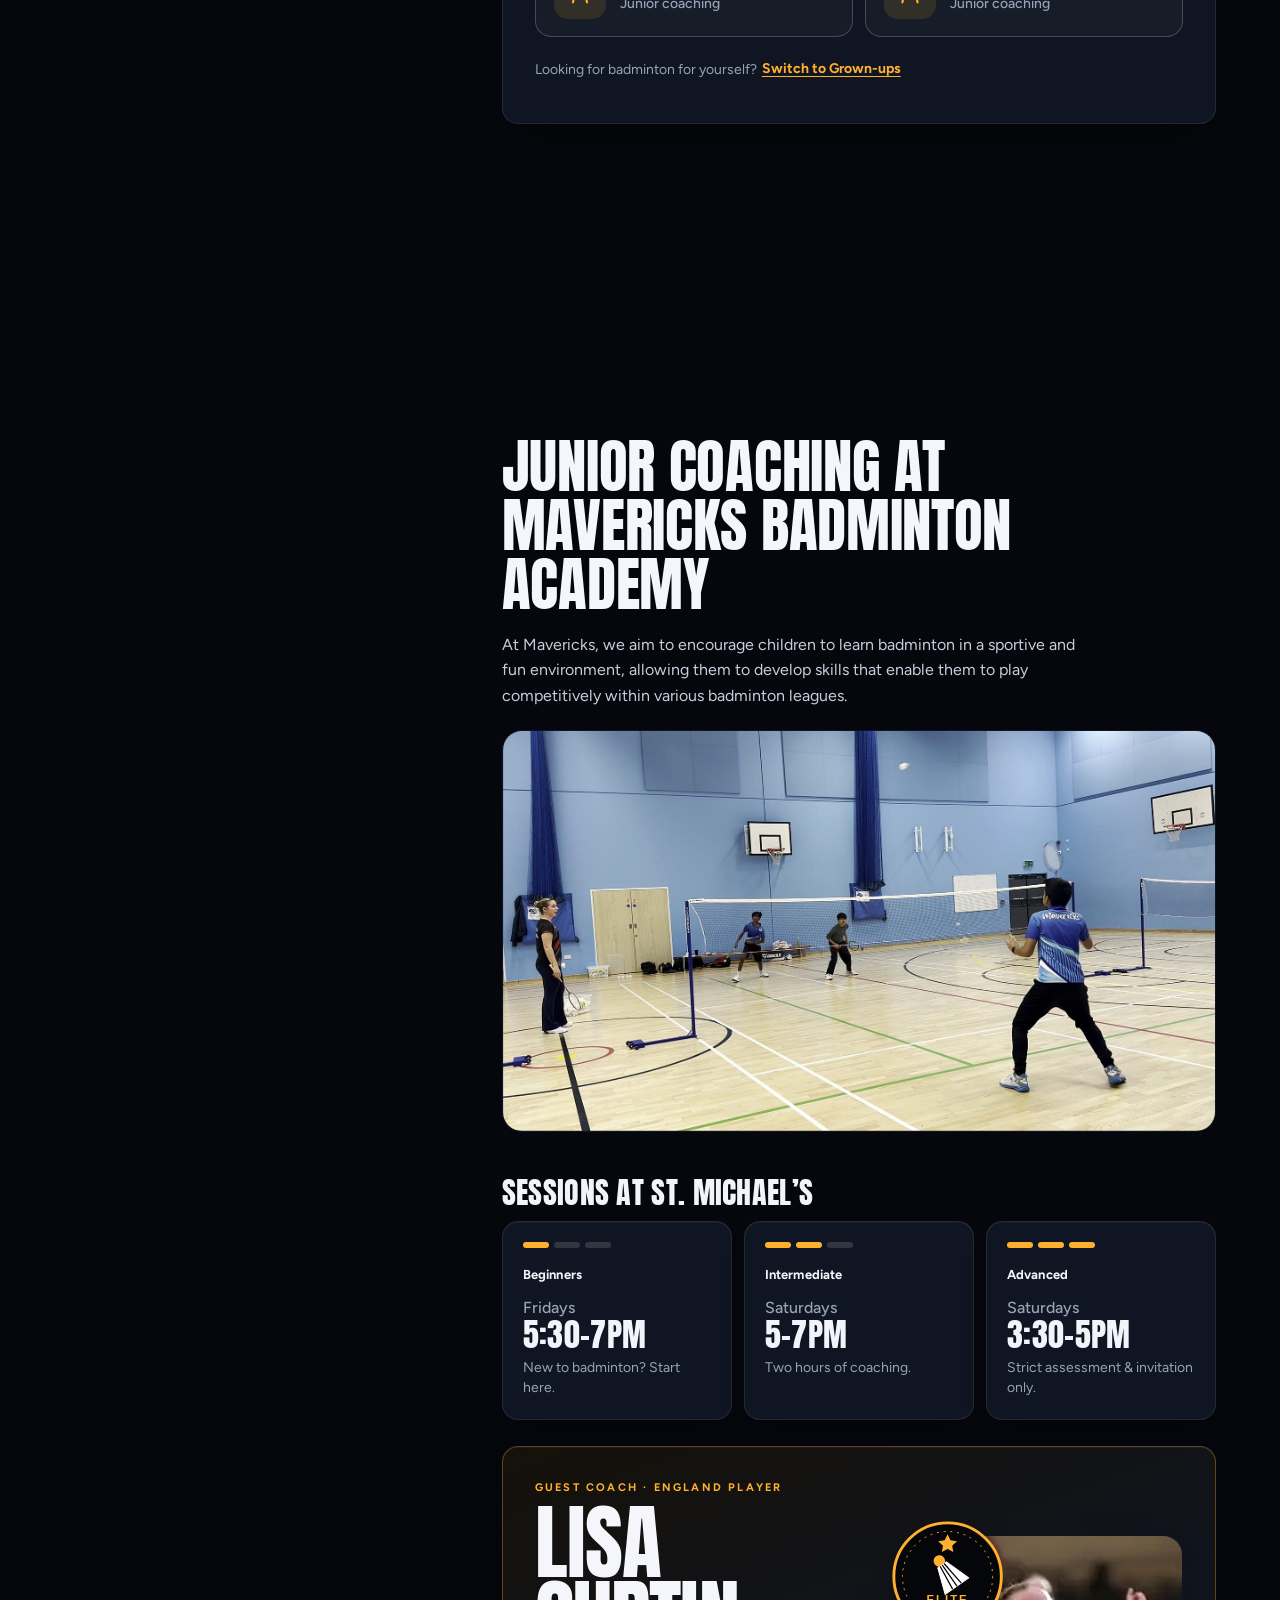
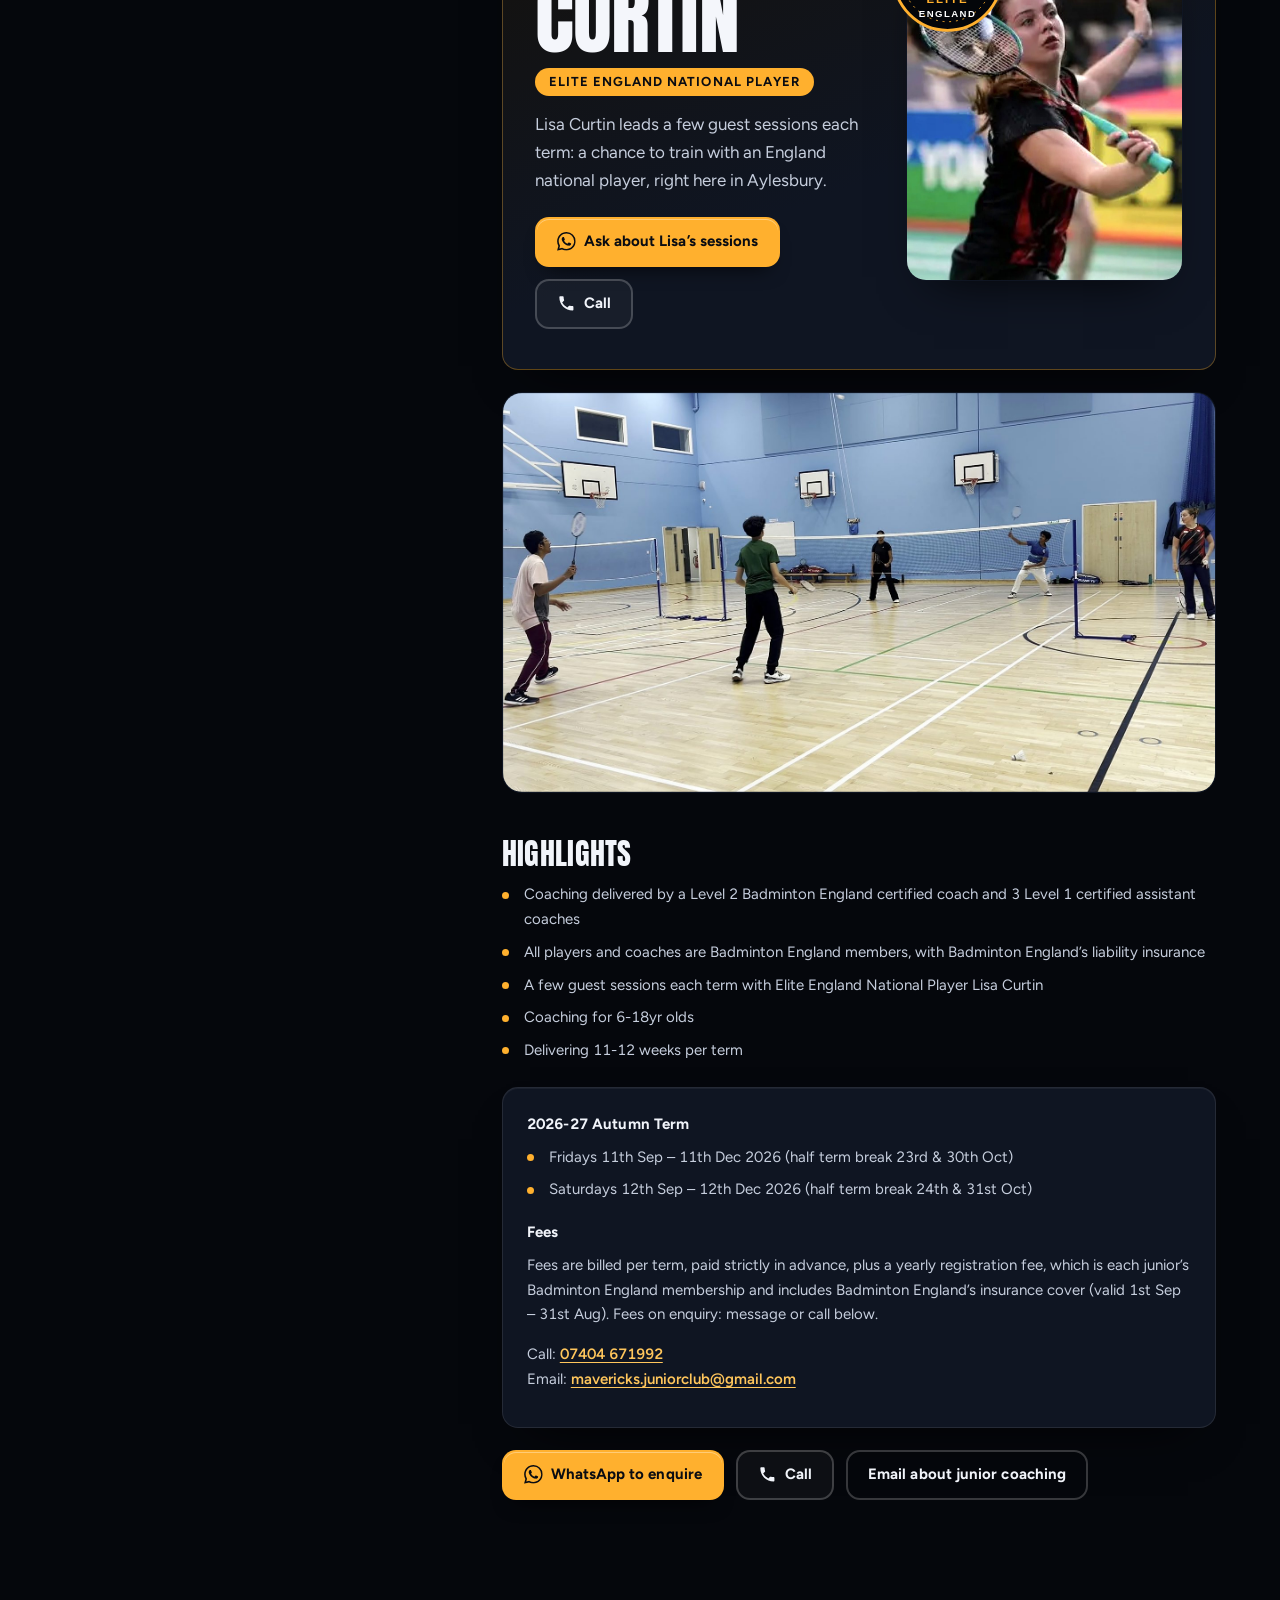
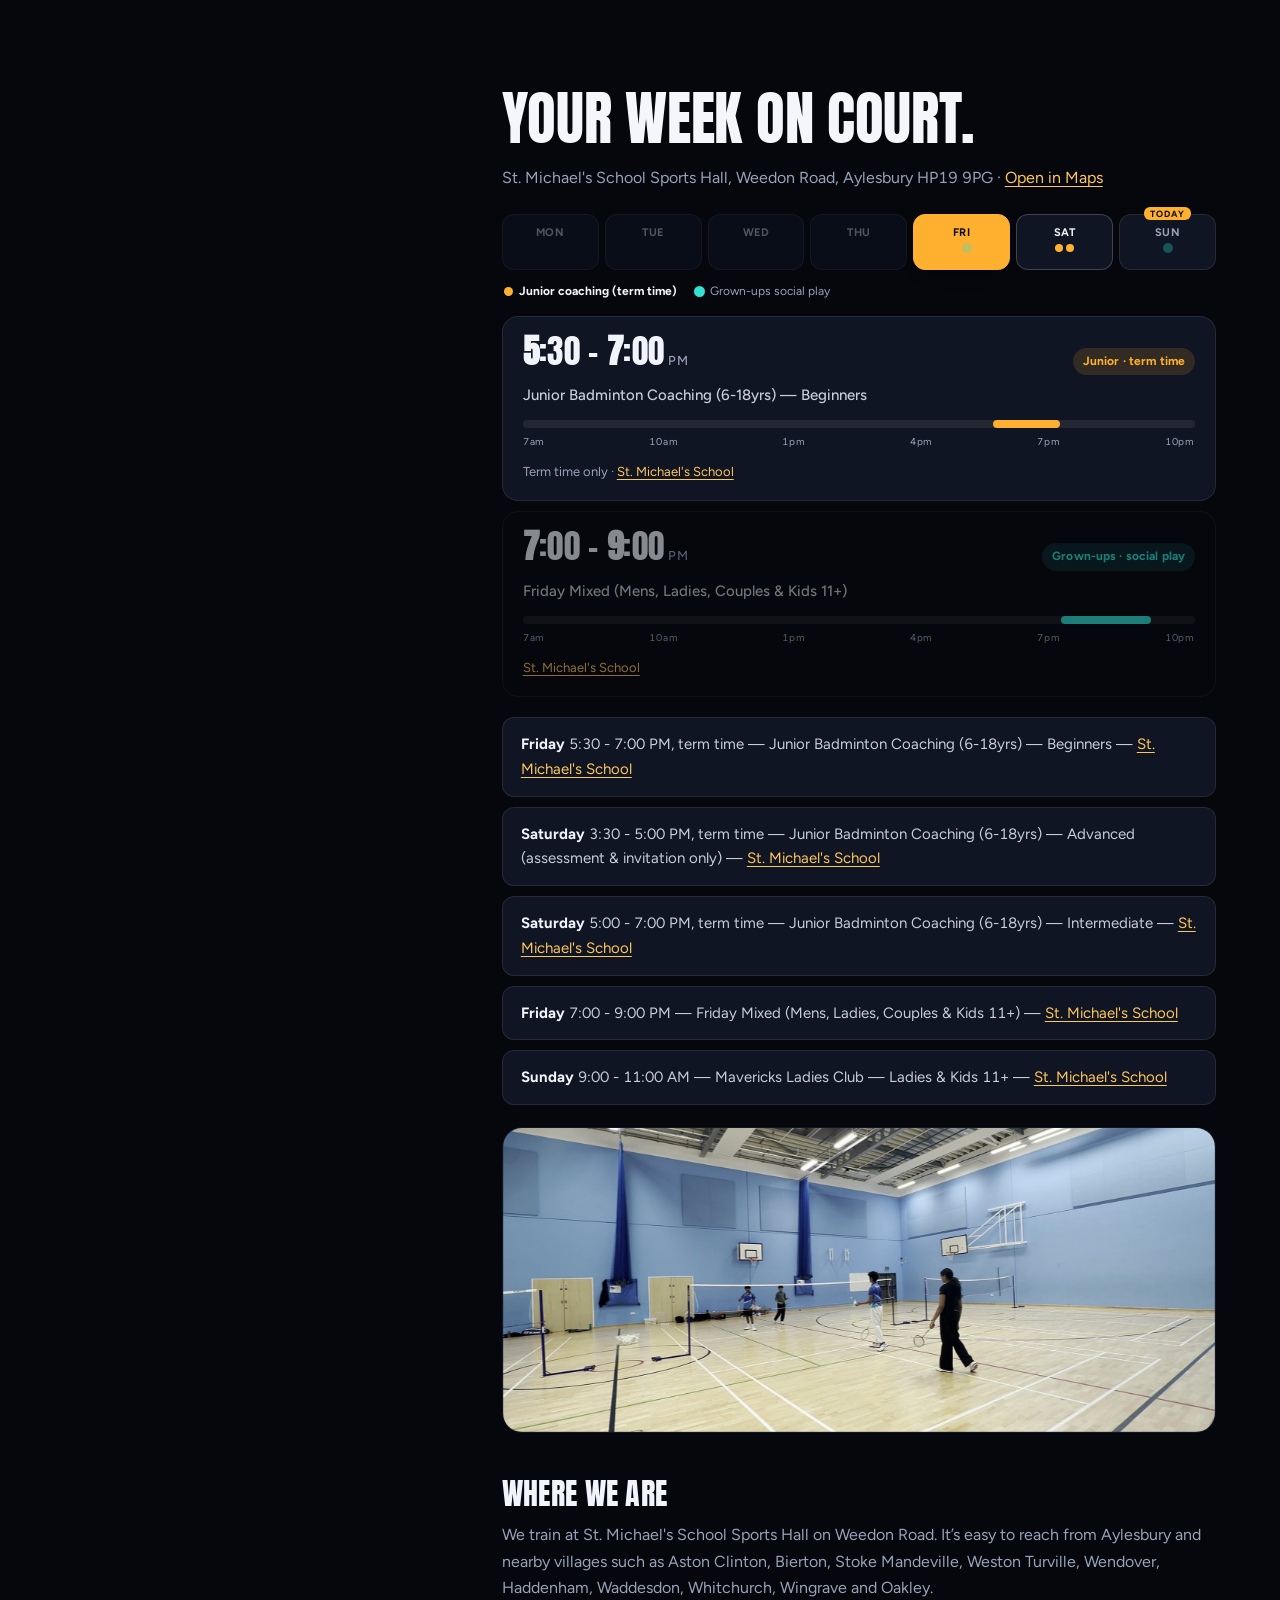
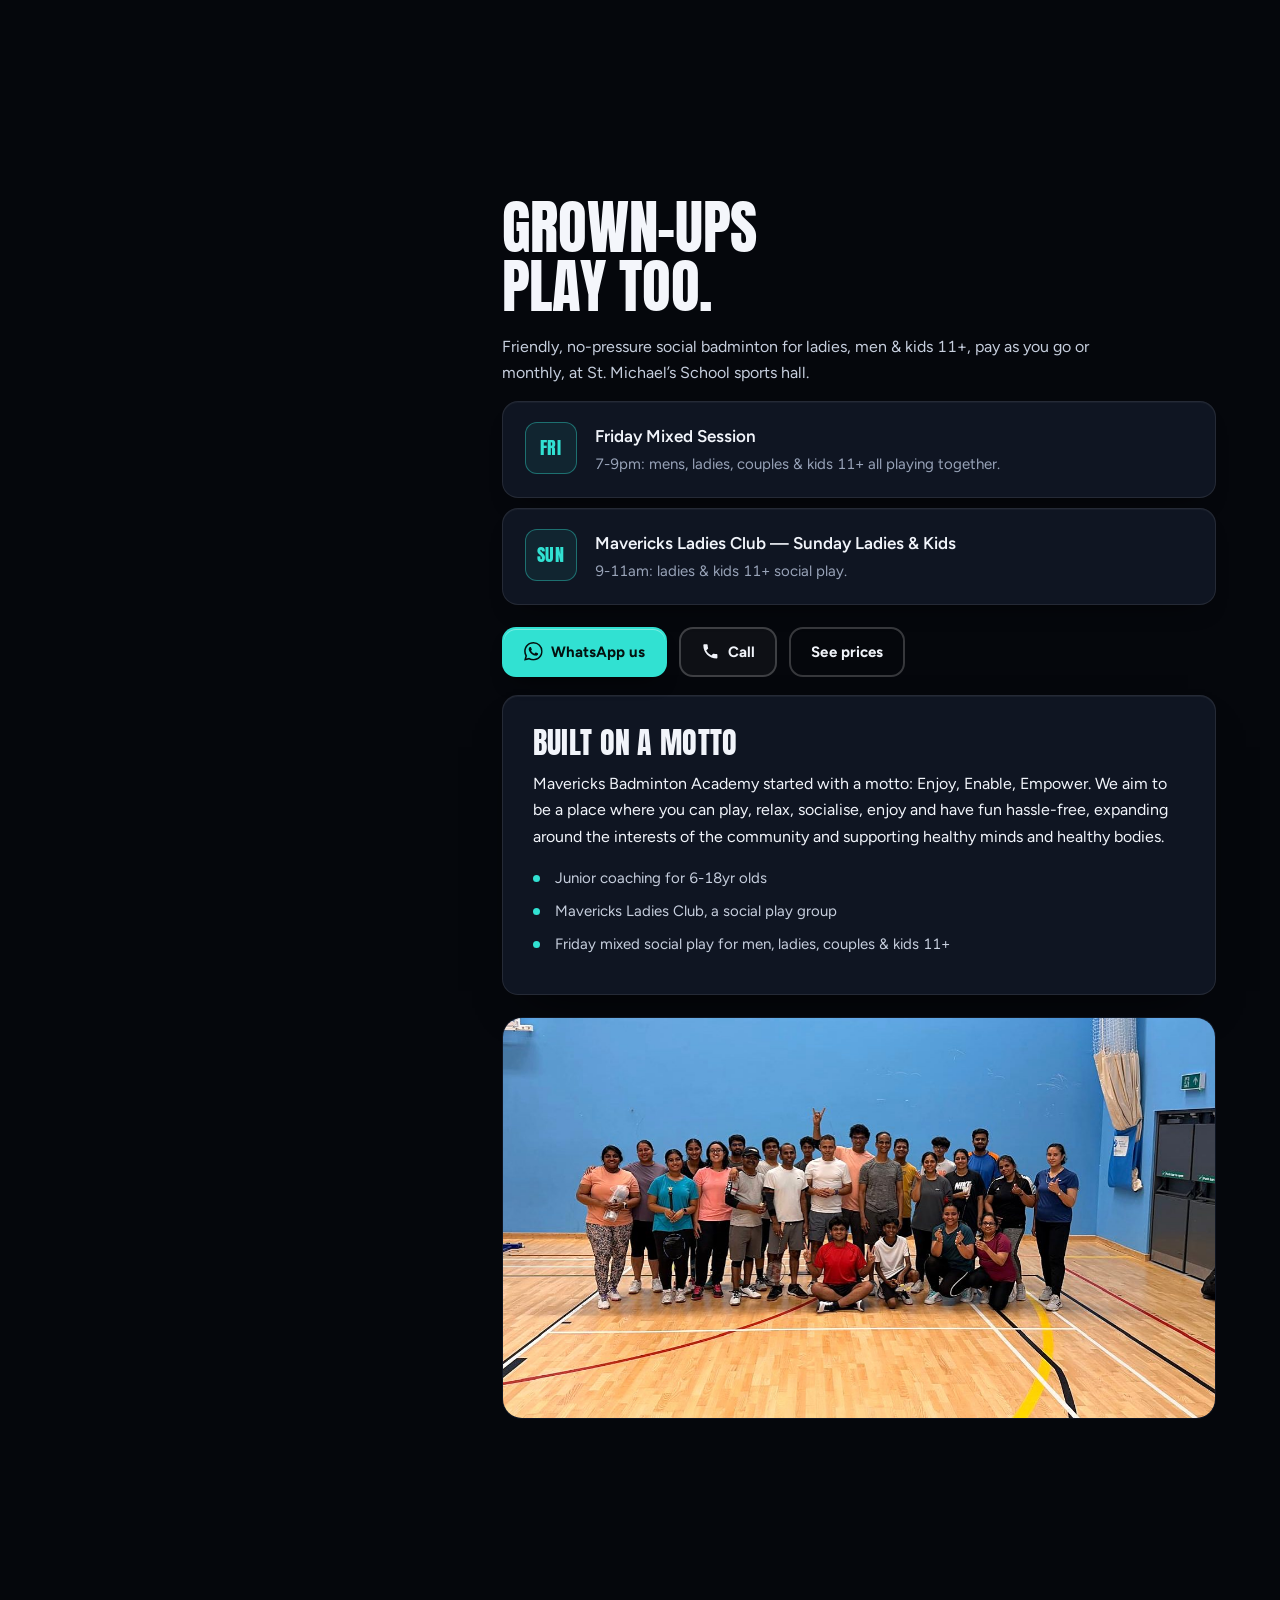
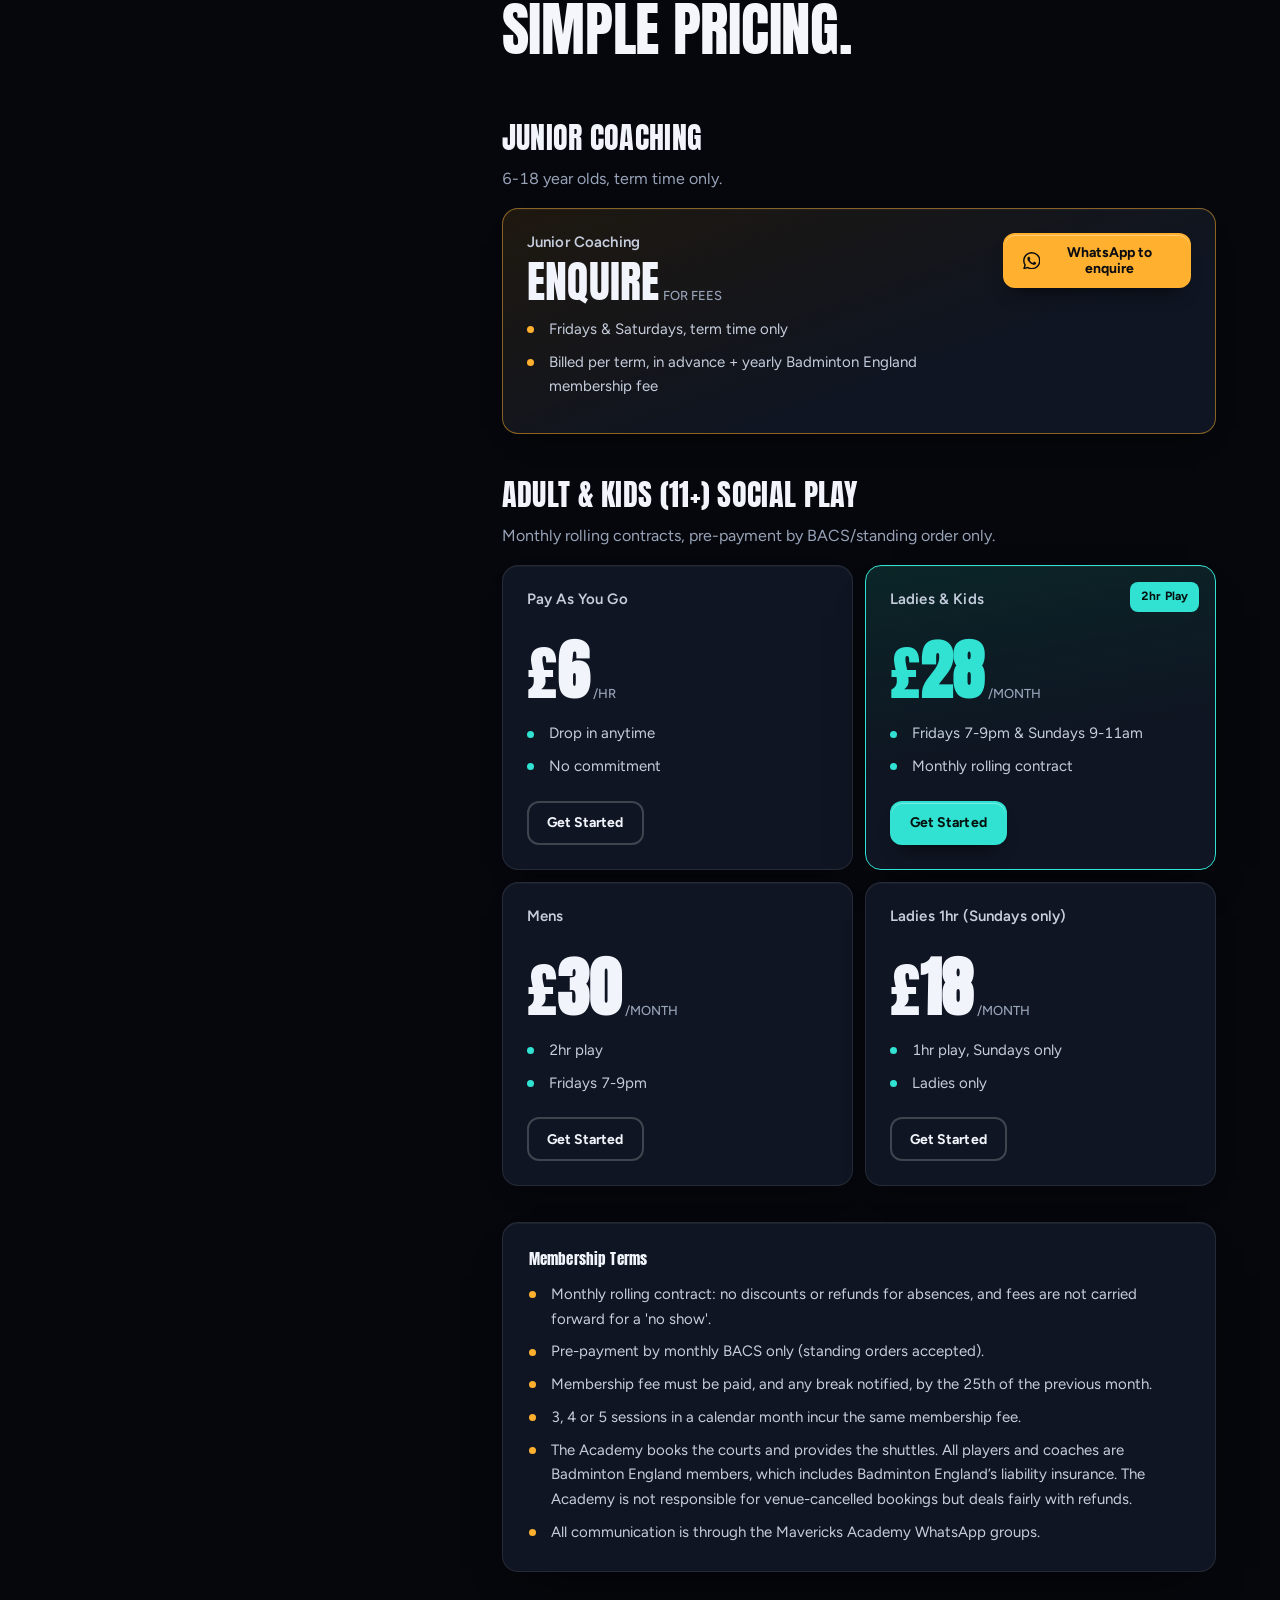
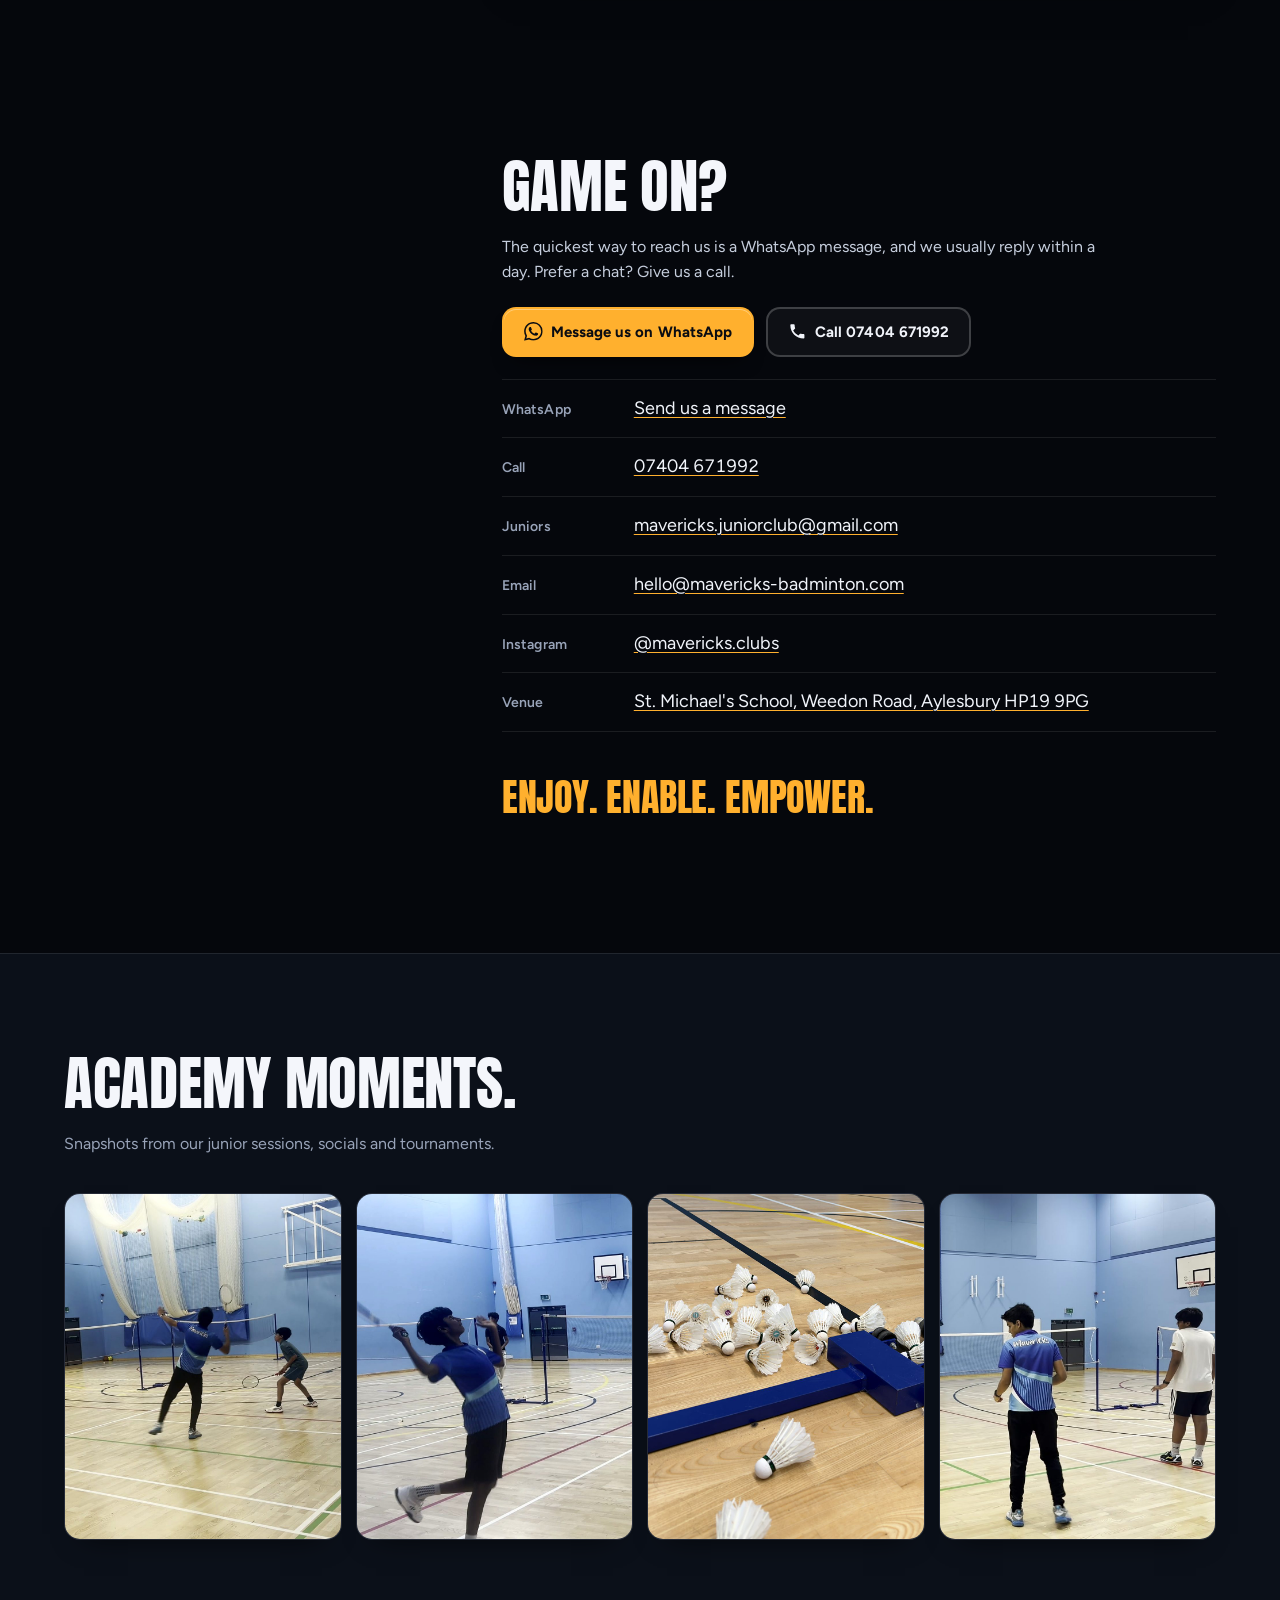
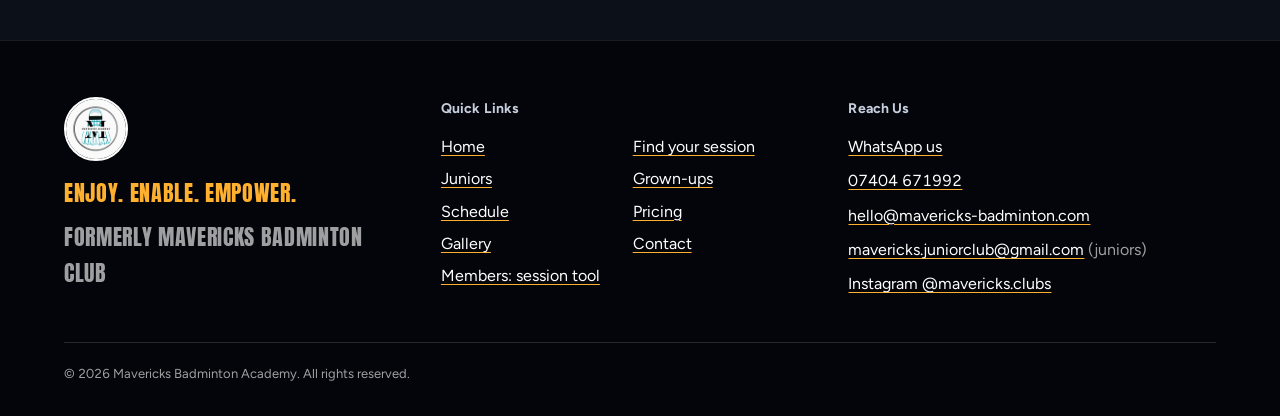
==== commit abc343f0: "Add 'Where we are' section naming nearby villages Co-Authored-By: Claude Sonnet 5.5 <noreply@anthrop" ====
--- a/index.html
+++ b/index.html
@@ -303,6 +303,9 @@
             <figure class="photo-slot" data-slot="venue-hall" style="--ar:21/9">
               <figcaption>Photo slot &middot; venue-hall &middot; 21:9</figcaption>
             </figure>
+
+            <h3 class="h3">Where we are</h3>
+            <p class="muted">We train at St. Michael&#39;s School Sports Hall on Weedon Road. It&rsquo;s easy to reach from Aylesbury and nearby villages such as Aston Clinton, Bierton, Stoke Mandeville, Weston Turville, Wendover, Haddenham, Waddesdon, Whitchurch, Wingrave and Oakley.</p>
           </div>
         </section>
 
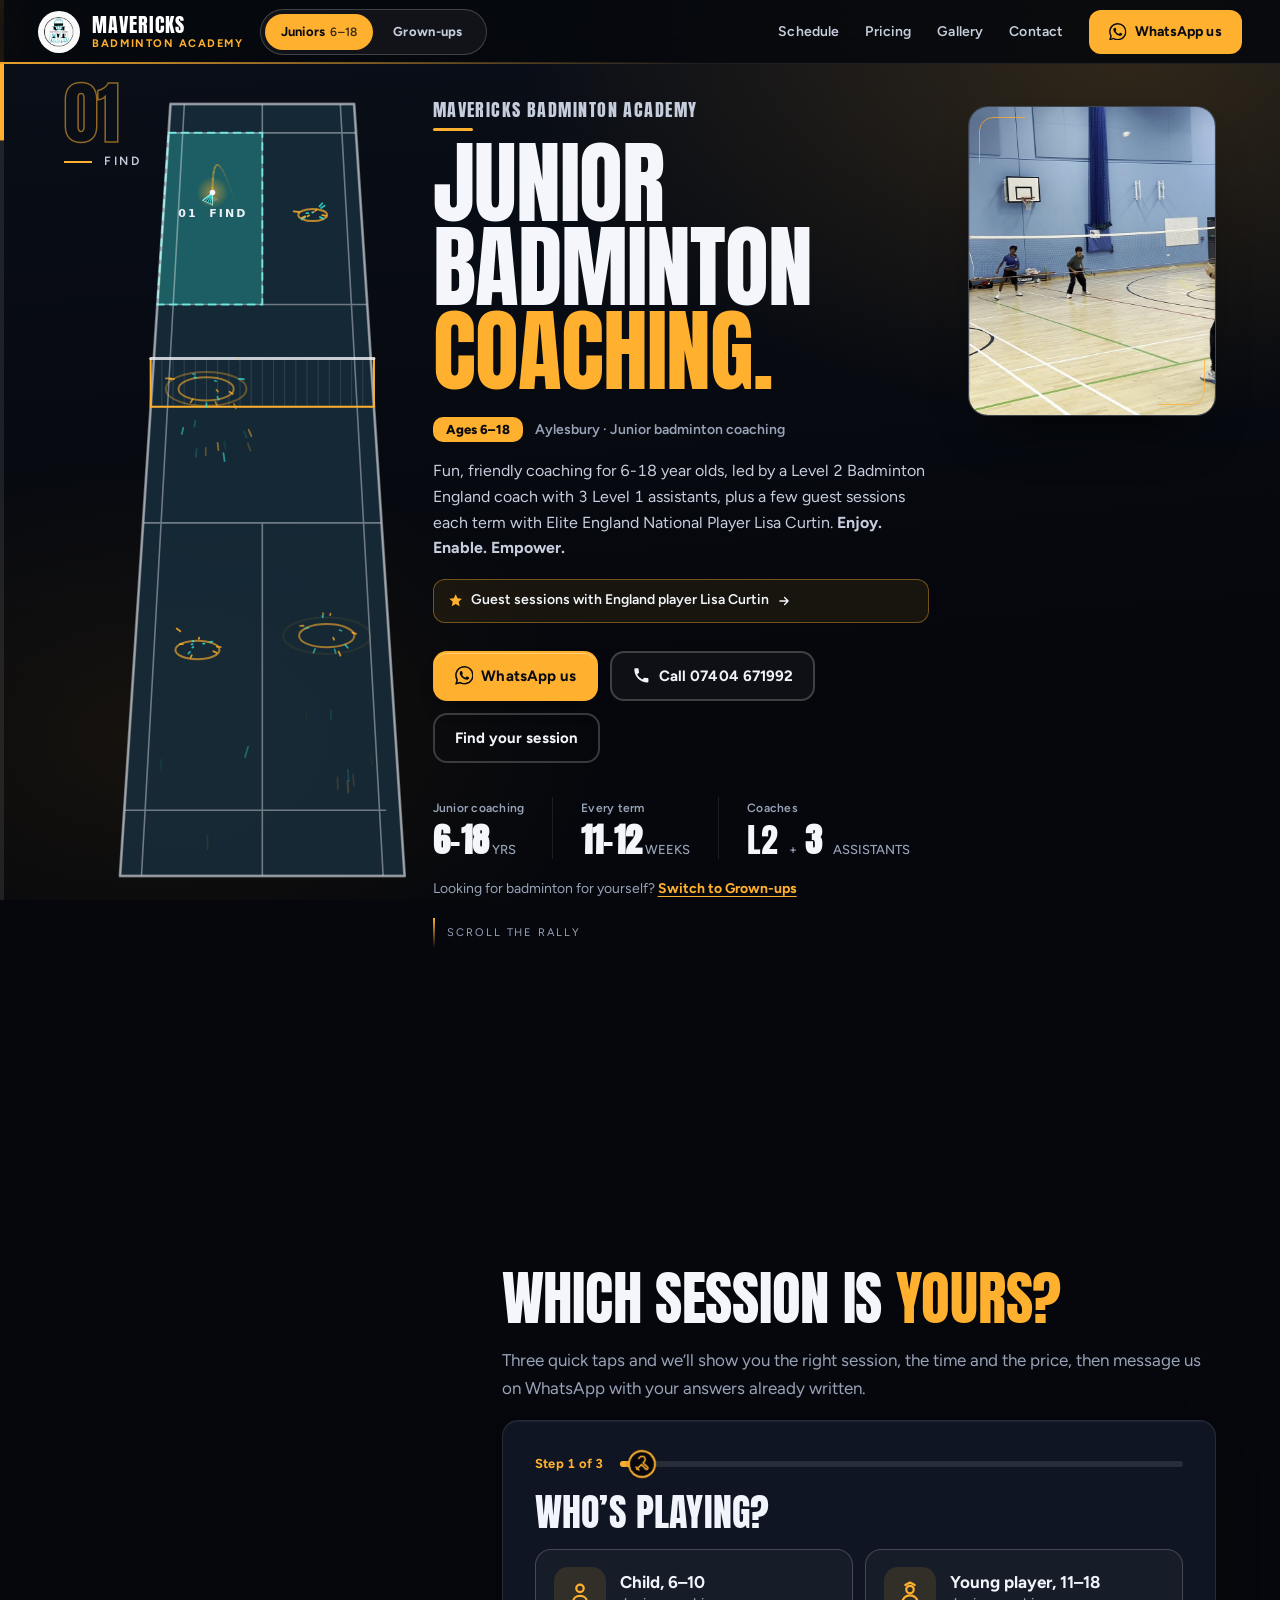
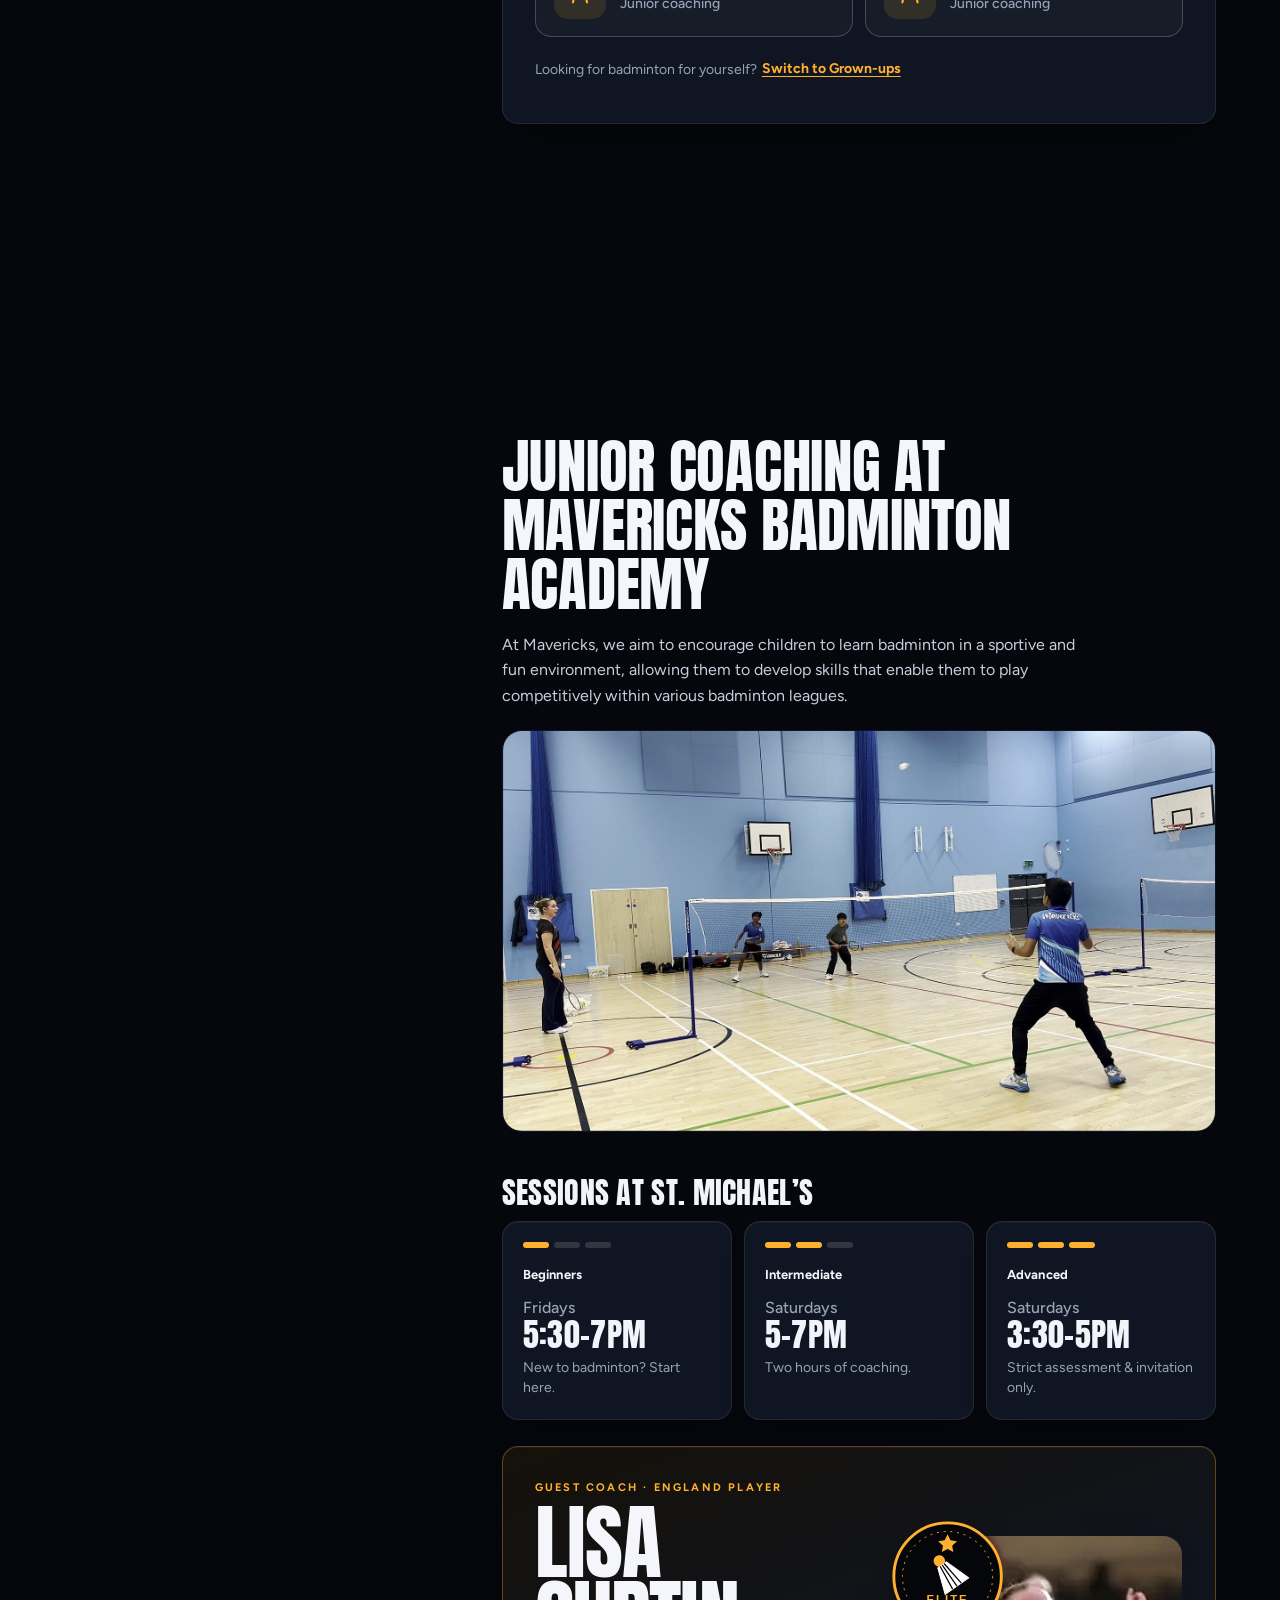
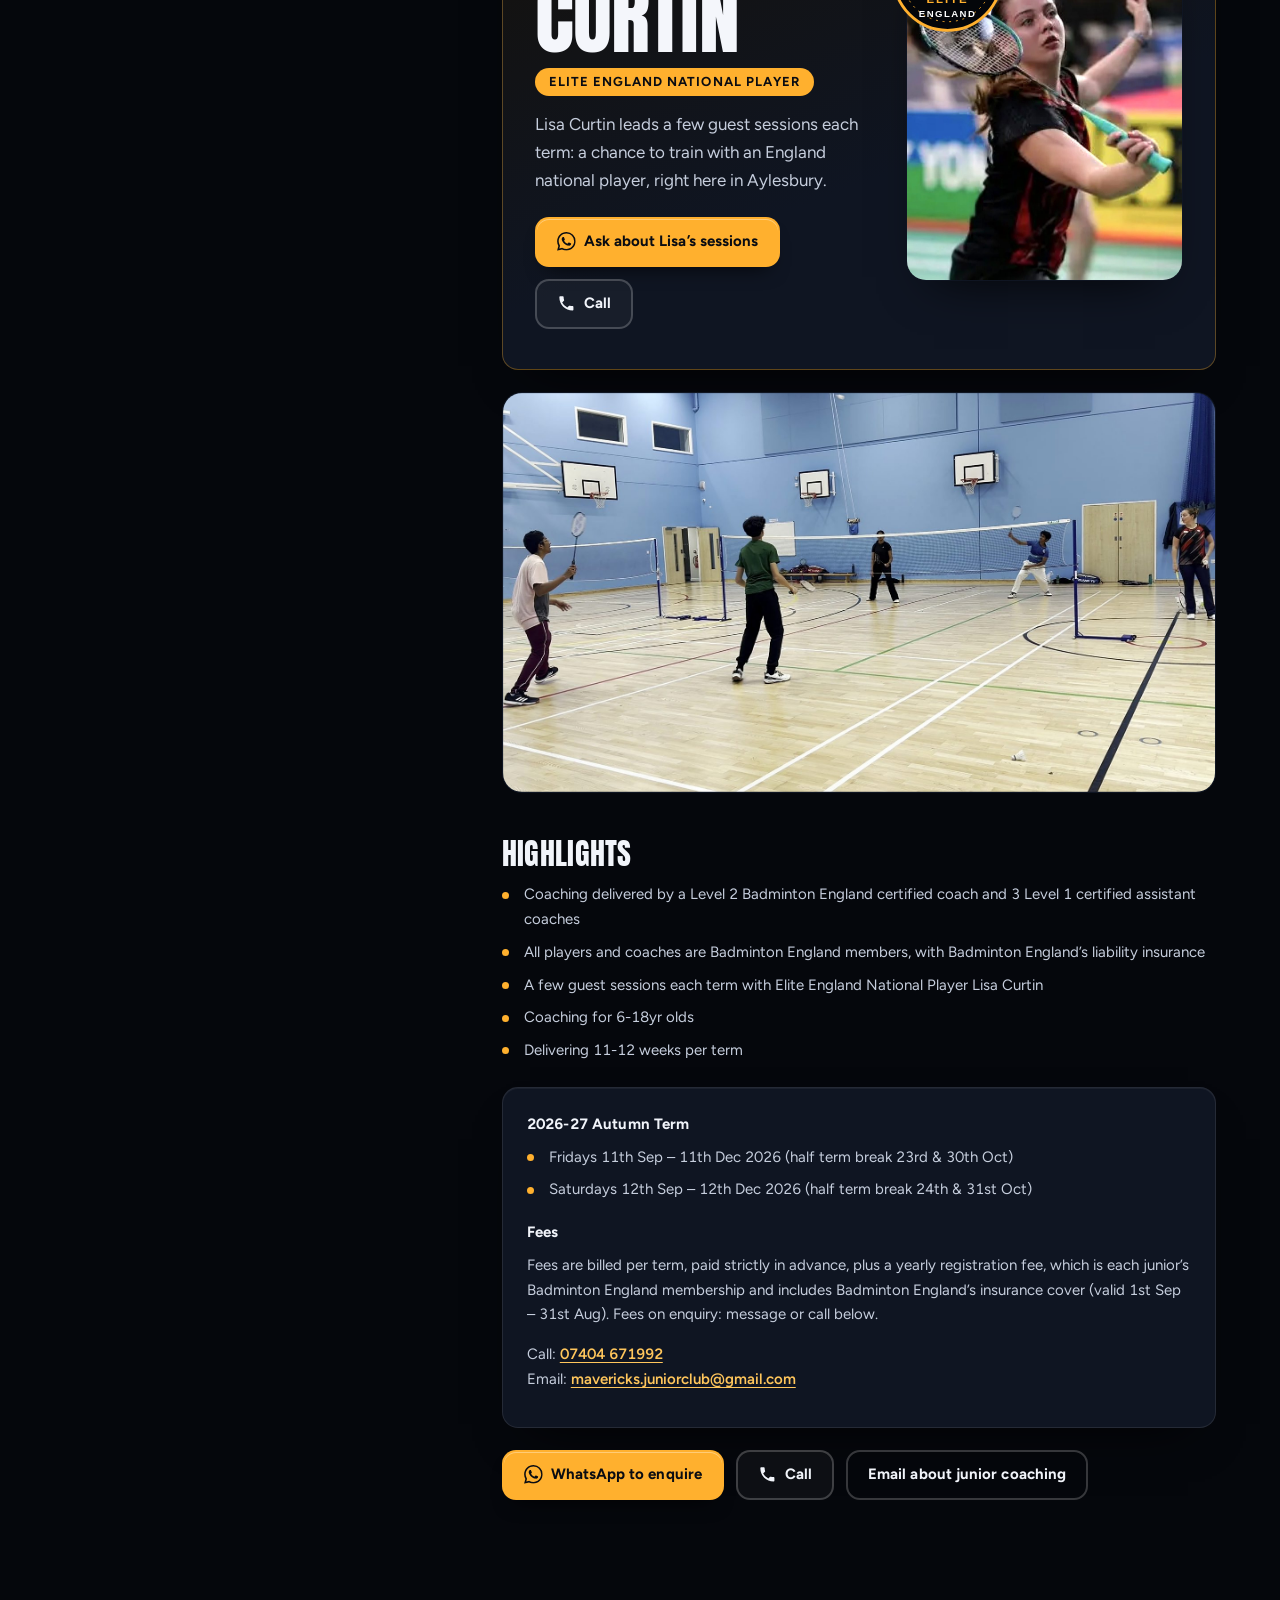
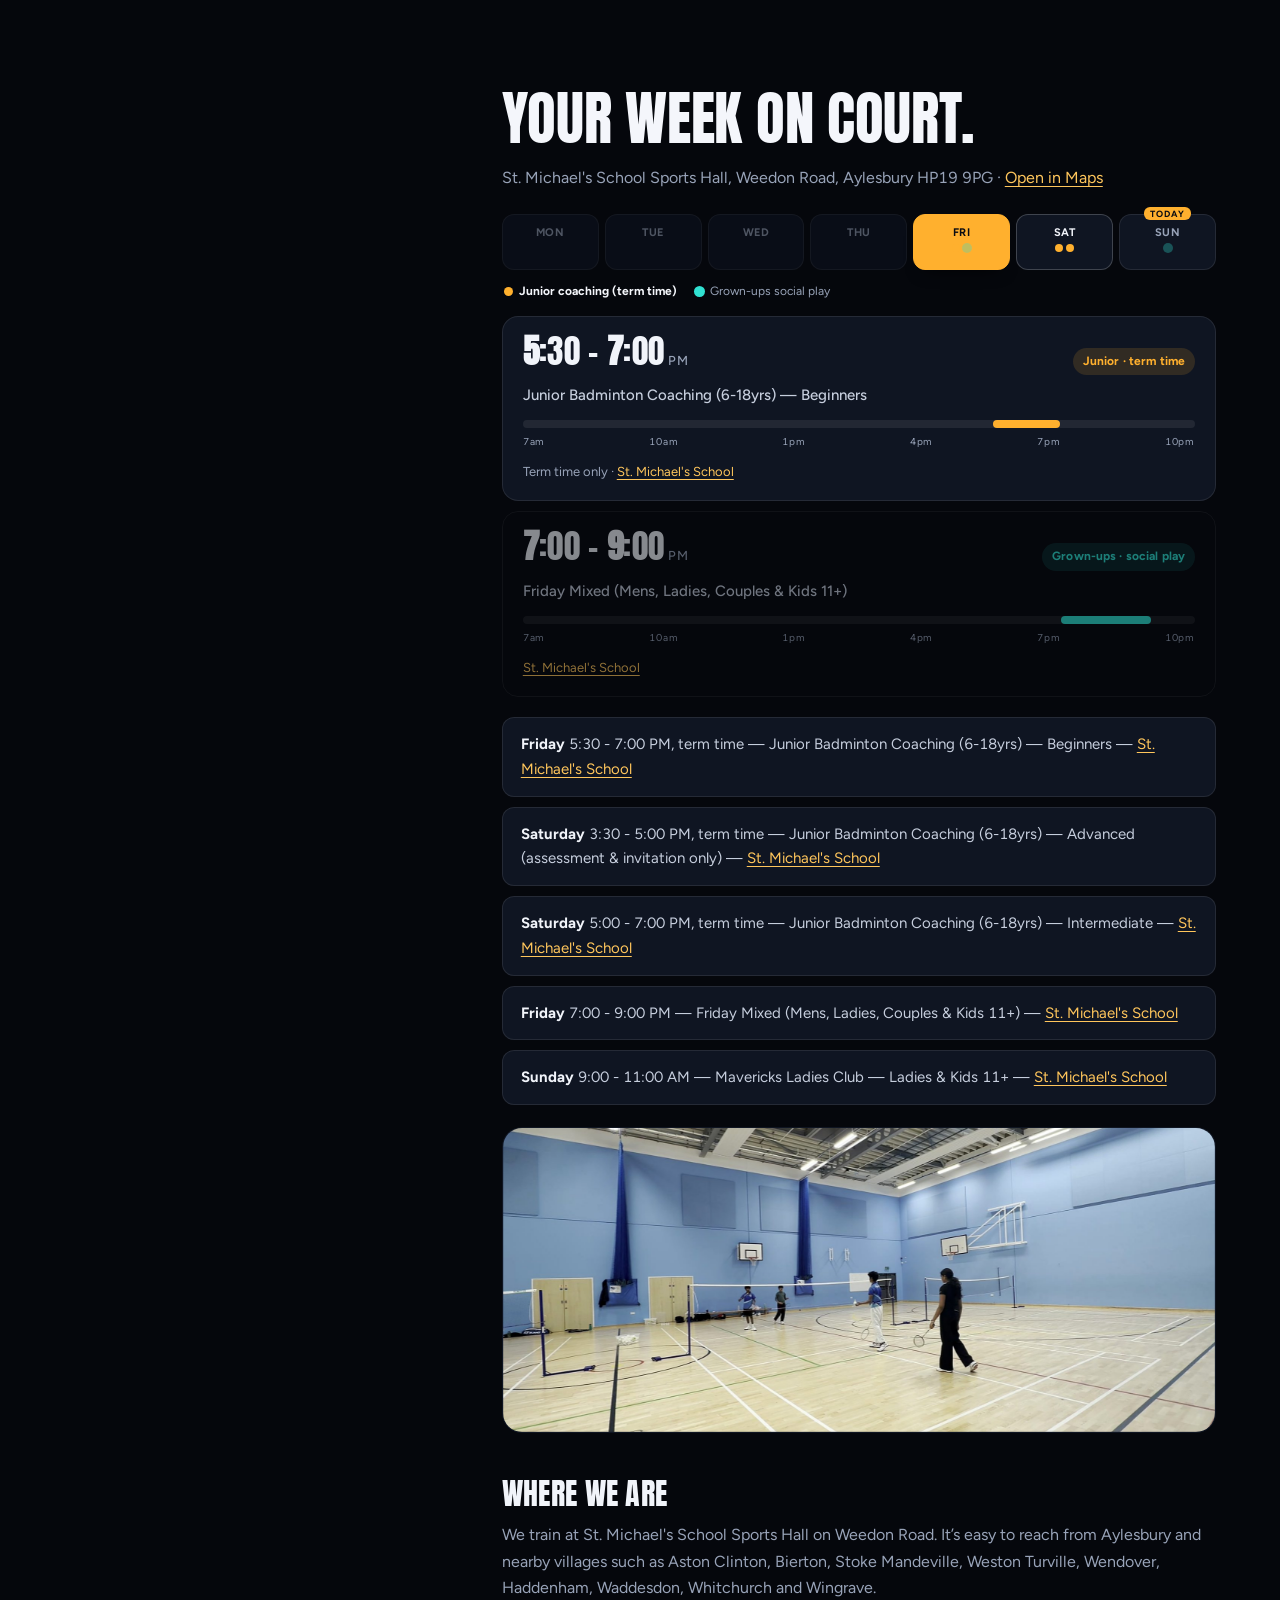
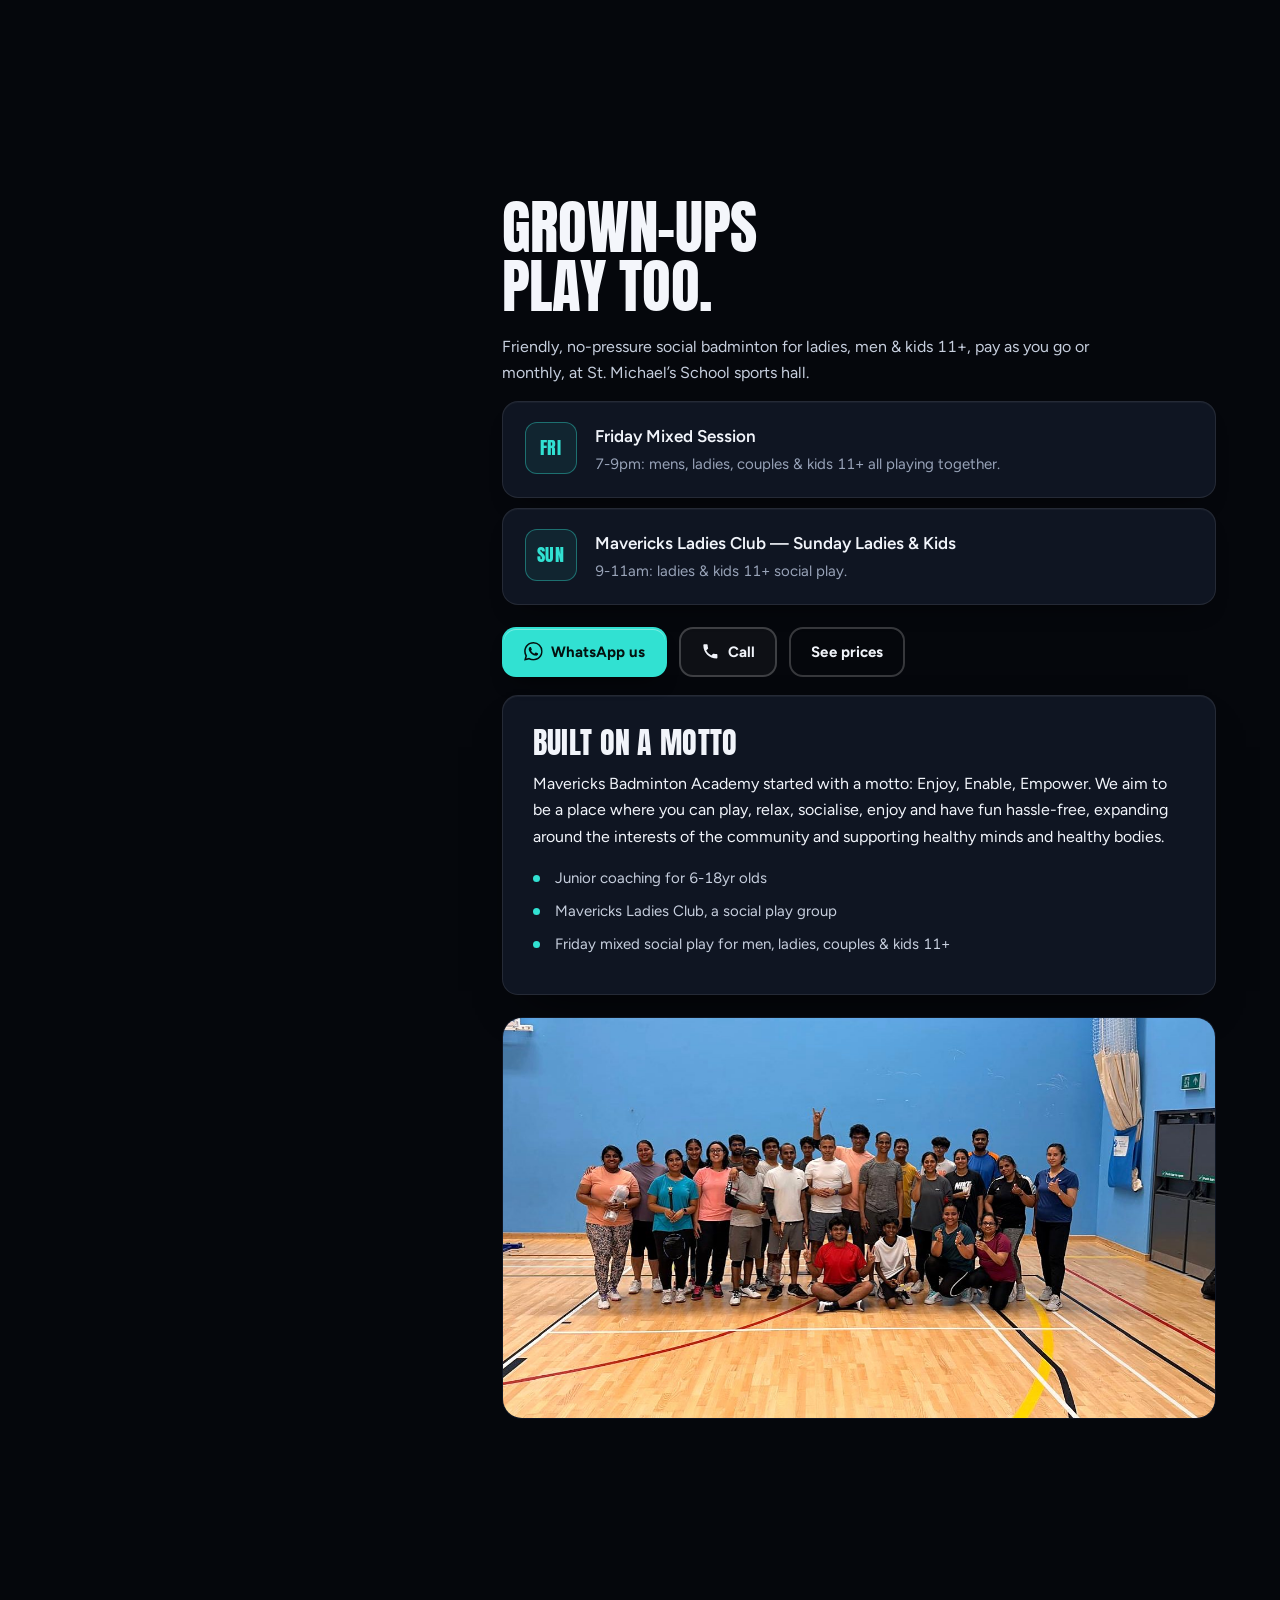
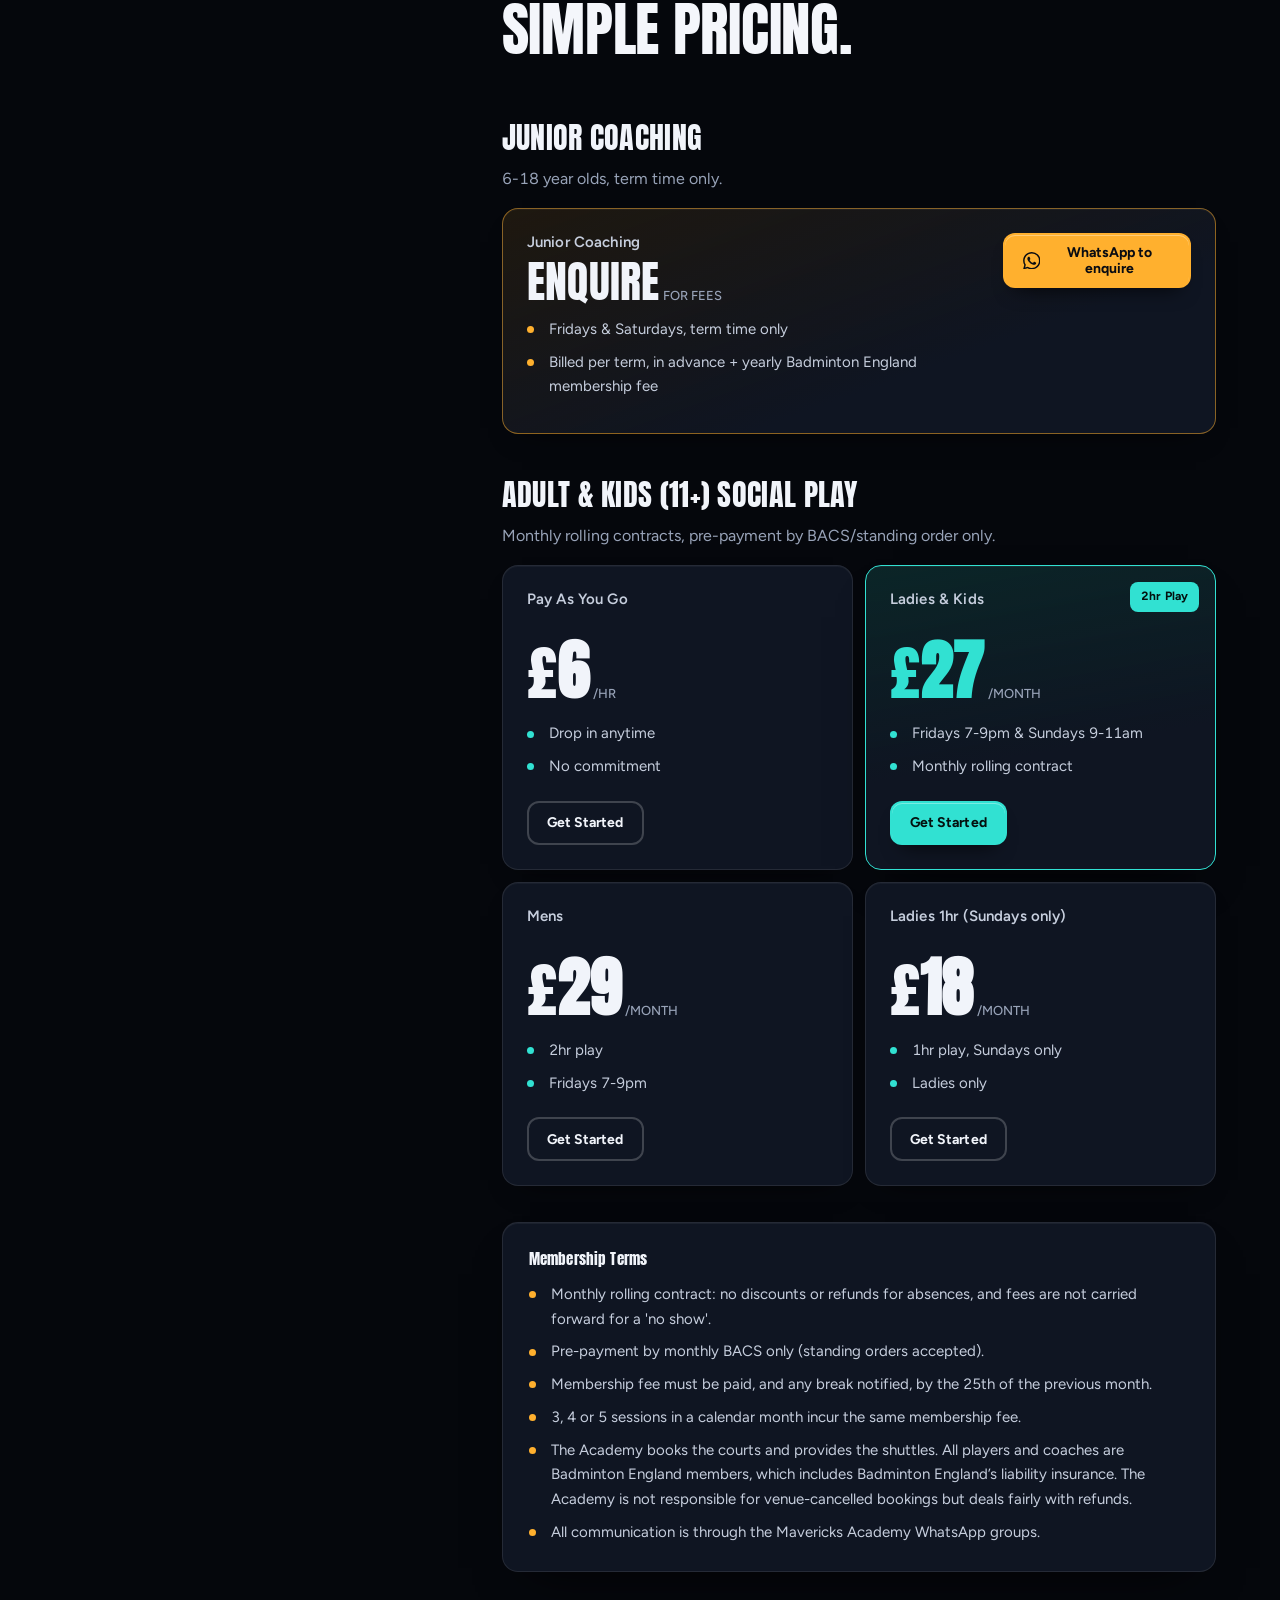
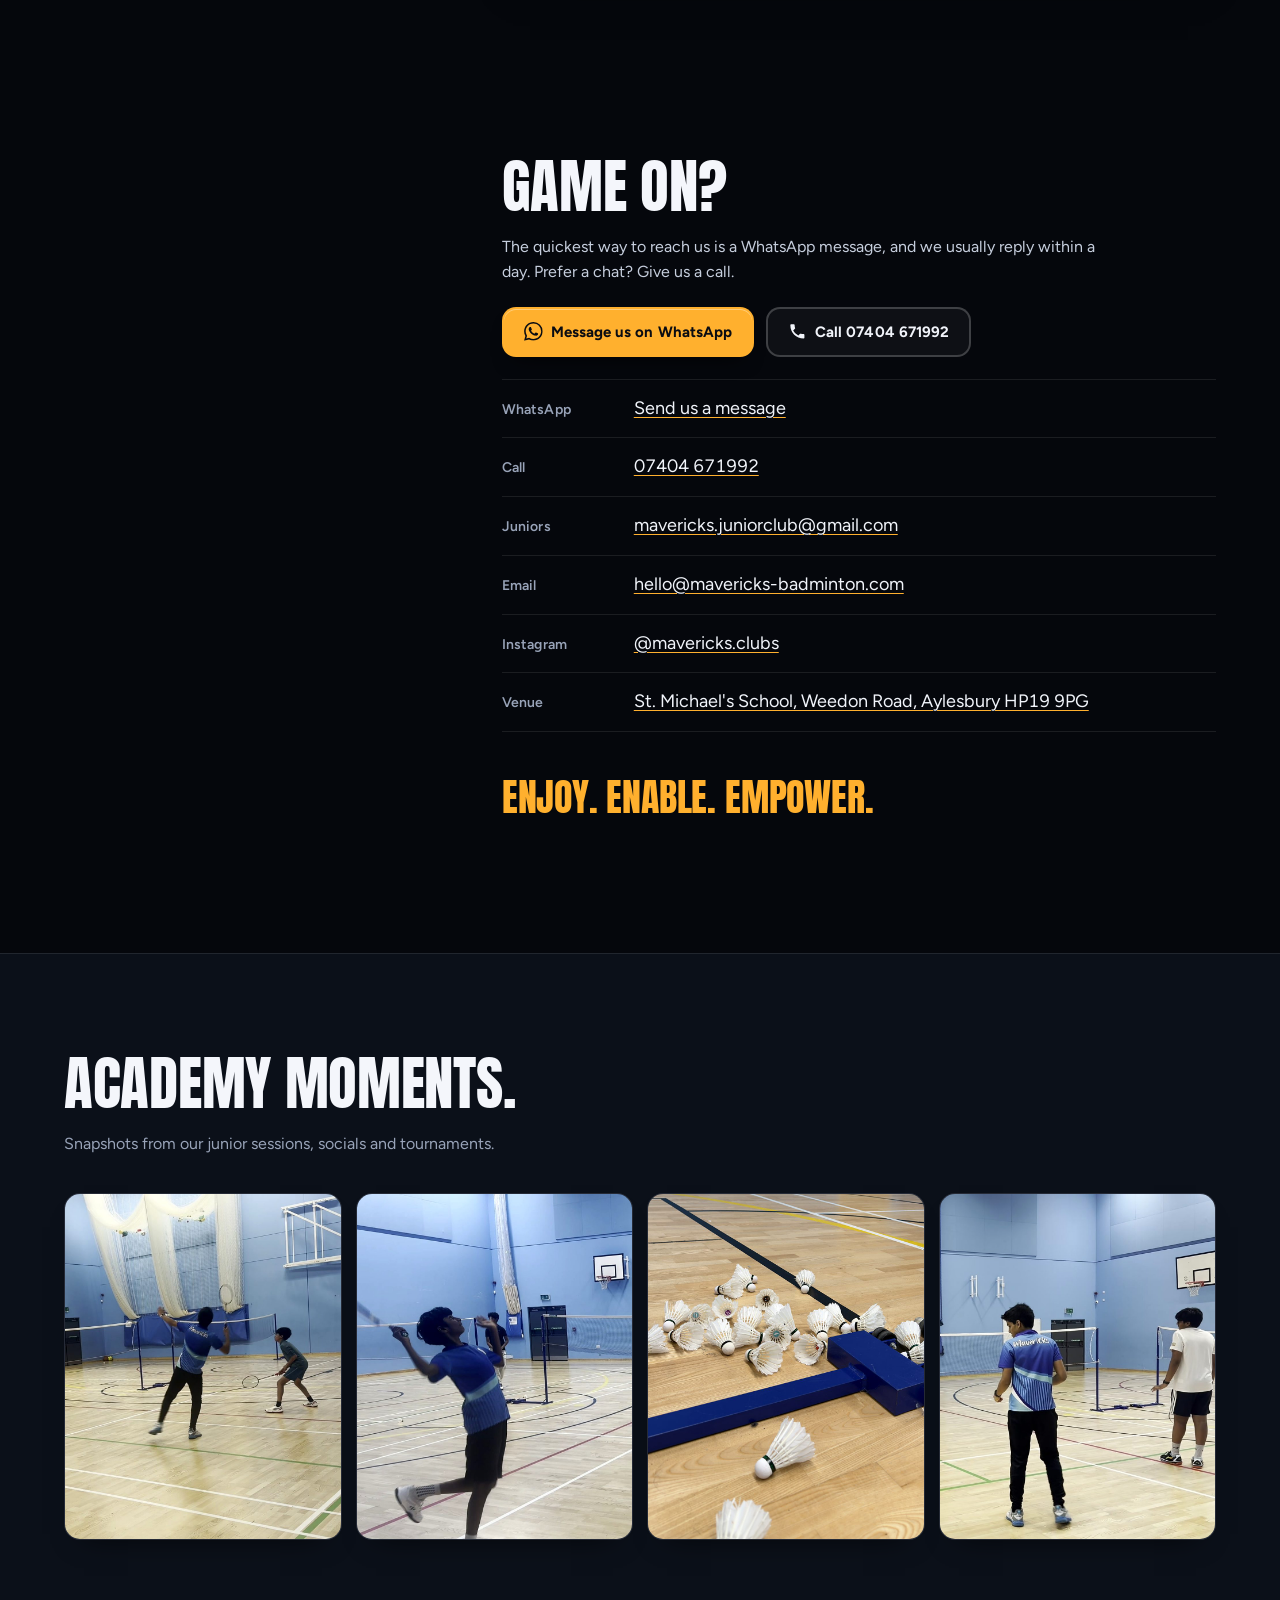
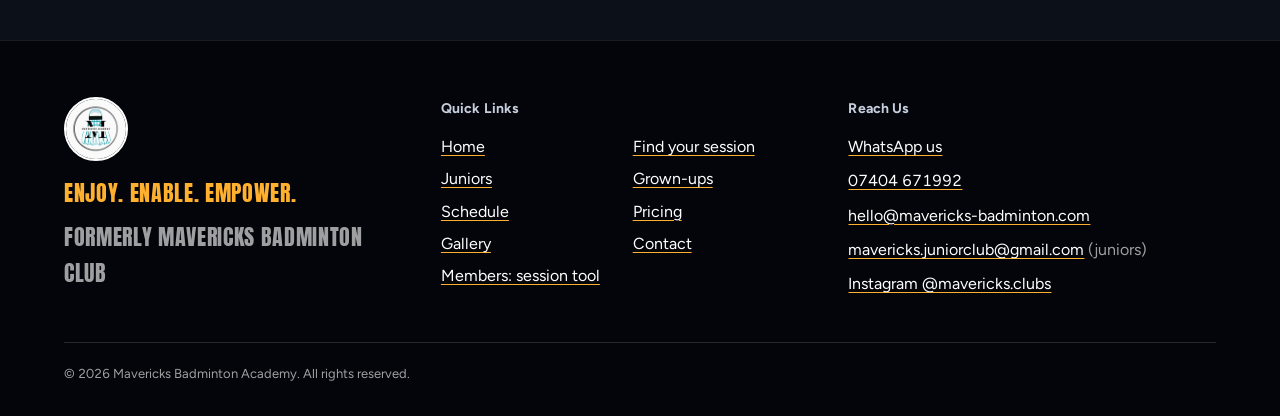
==== commit 8e2fea5a: "Drop Oakley; structured data shows town only, not the school street address Co-Authored-By: Claude S" ====
--- a/index.html
+++ b/index.html
@@ -47,9 +47,8 @@
     "logo": "images/logo.jpg",
     "address": {
       "@type": "PostalAddress",
-      "streetAddress": "St. Michael's School, Weedon Road",
       "addressLocality": "Aylesbury",
-      "postalCode": "HP19 9PG",
+      "addressRegion": "Buckinghamshire",
       "addressCountry": "GB"
     },
     "areaServed": "Aylesbury, Buckinghamshire",
@@ -305,7 +304,7 @@
             </figure>
 
             <h3 class="h3">Where we are</h3>
-            <p class="muted">We train at St. Michael&#39;s School Sports Hall on Weedon Road. It&rsquo;s easy to reach from Aylesbury and nearby villages such as Aston Clinton, Bierton, Stoke Mandeville, Weston Turville, Wendover, Haddenham, Waddesdon, Whitchurch, Wingrave and Oakley.</p>
+            <p class="muted">We train at St. Michael&#39;s School Sports Hall on Weedon Road. It&rsquo;s easy to reach from Aylesbury and nearby villages such as Aston Clinton, Bierton, Stoke Mandeville, Weston Turville, Wendover, Haddenham, Waddesdon, Whitchurch and Wingrave.</p>
           </div>
         </section>
 
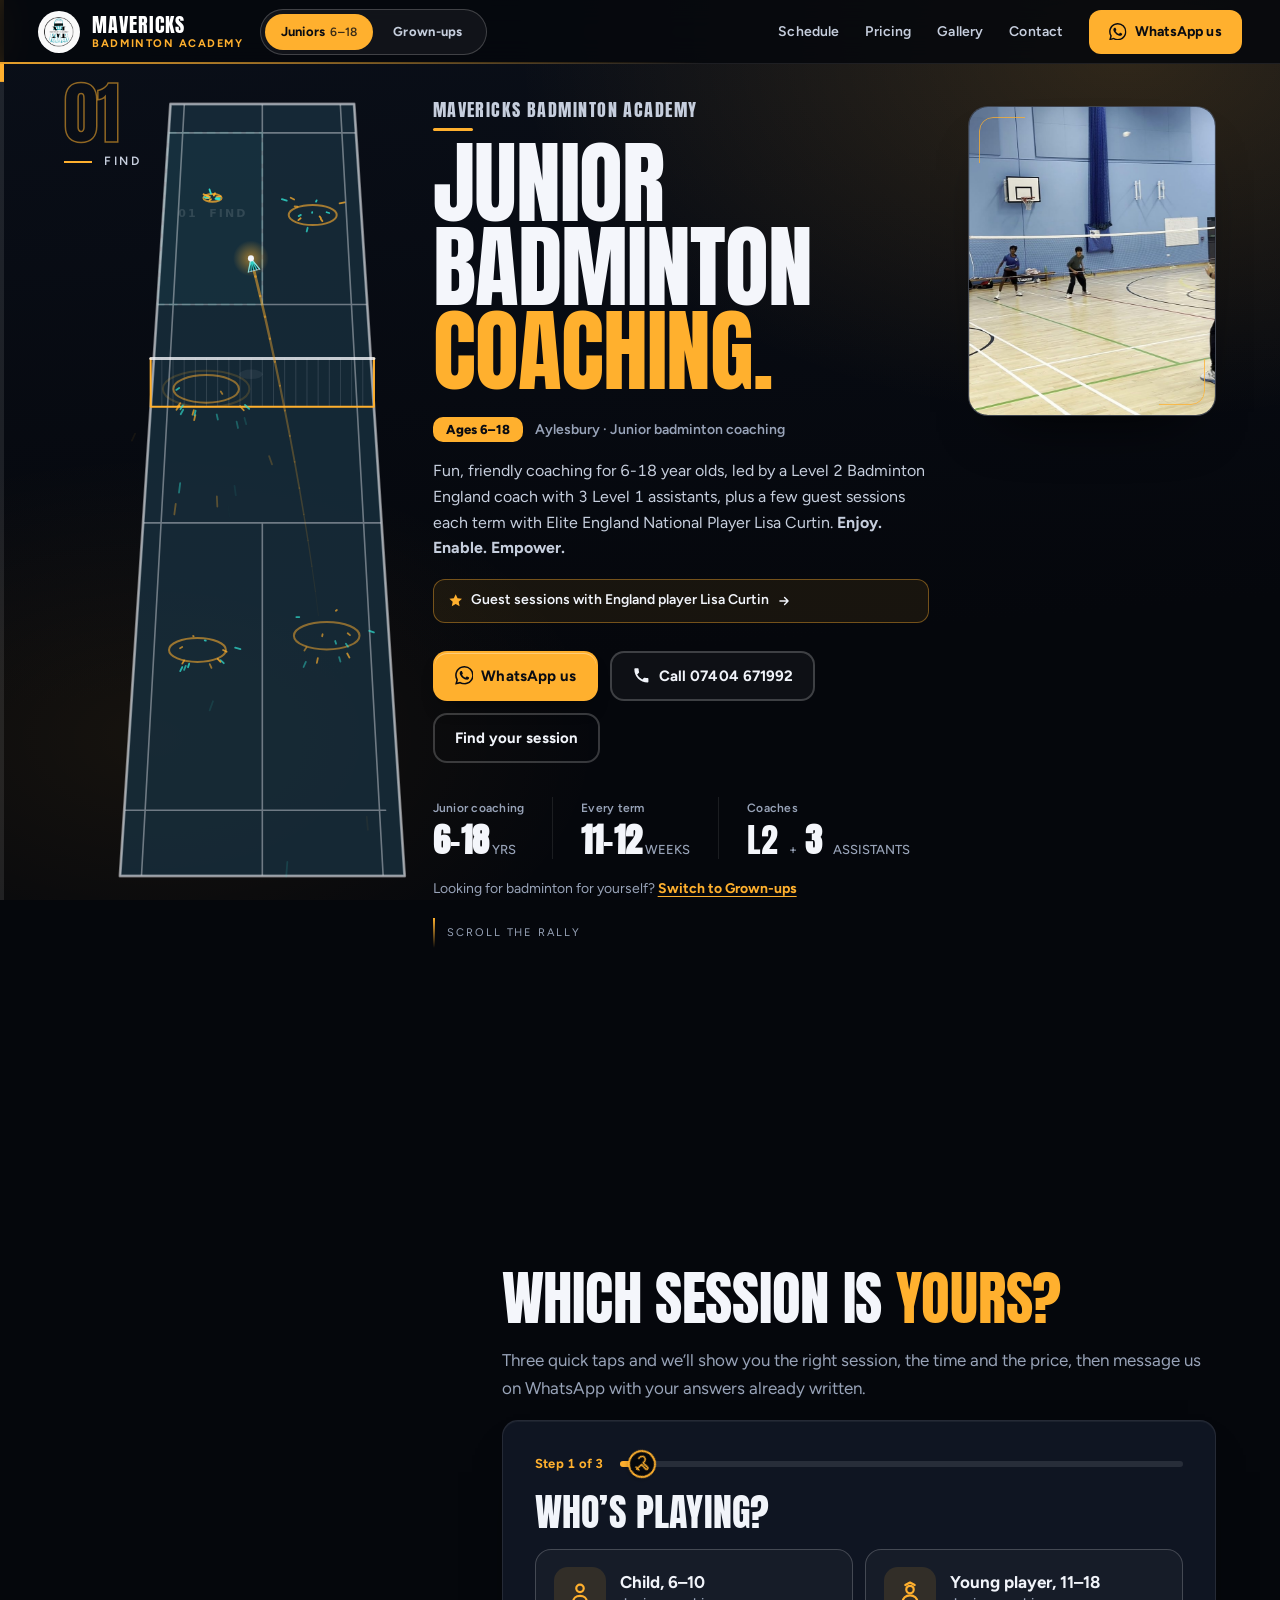
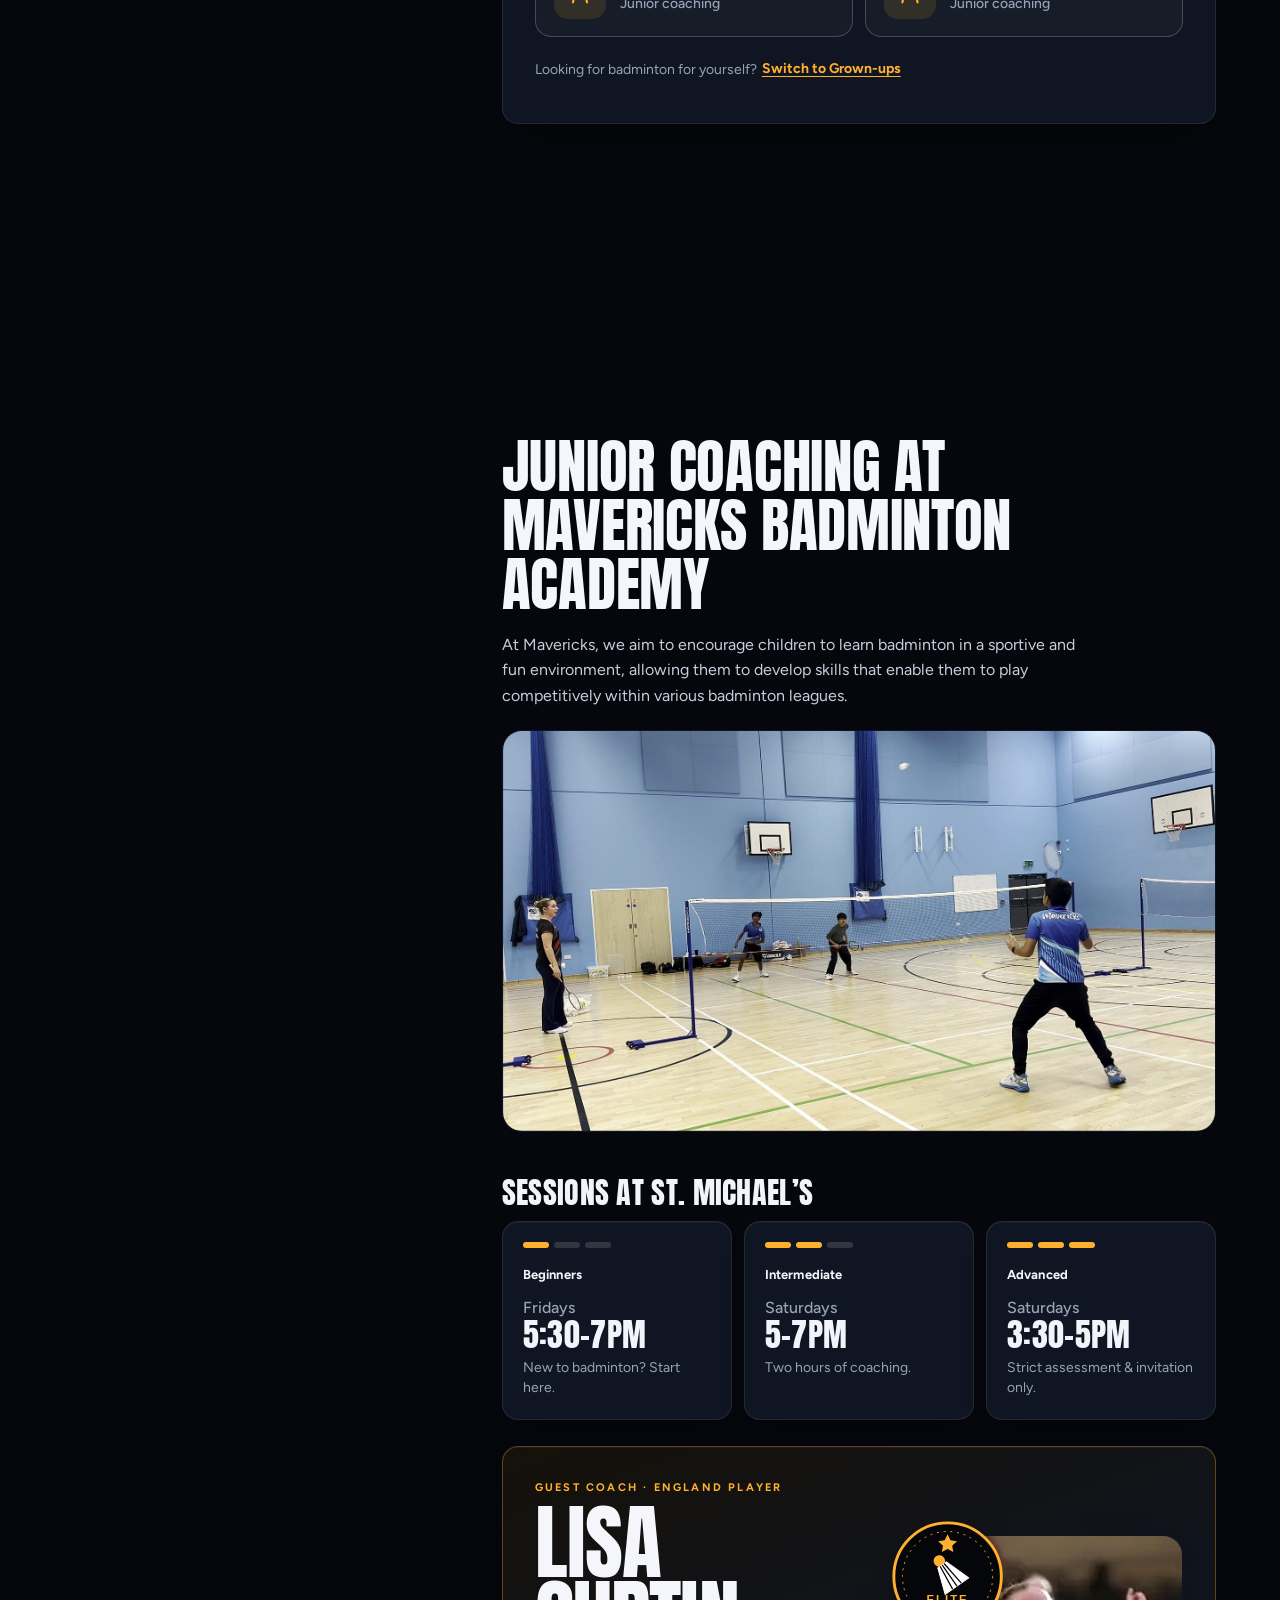
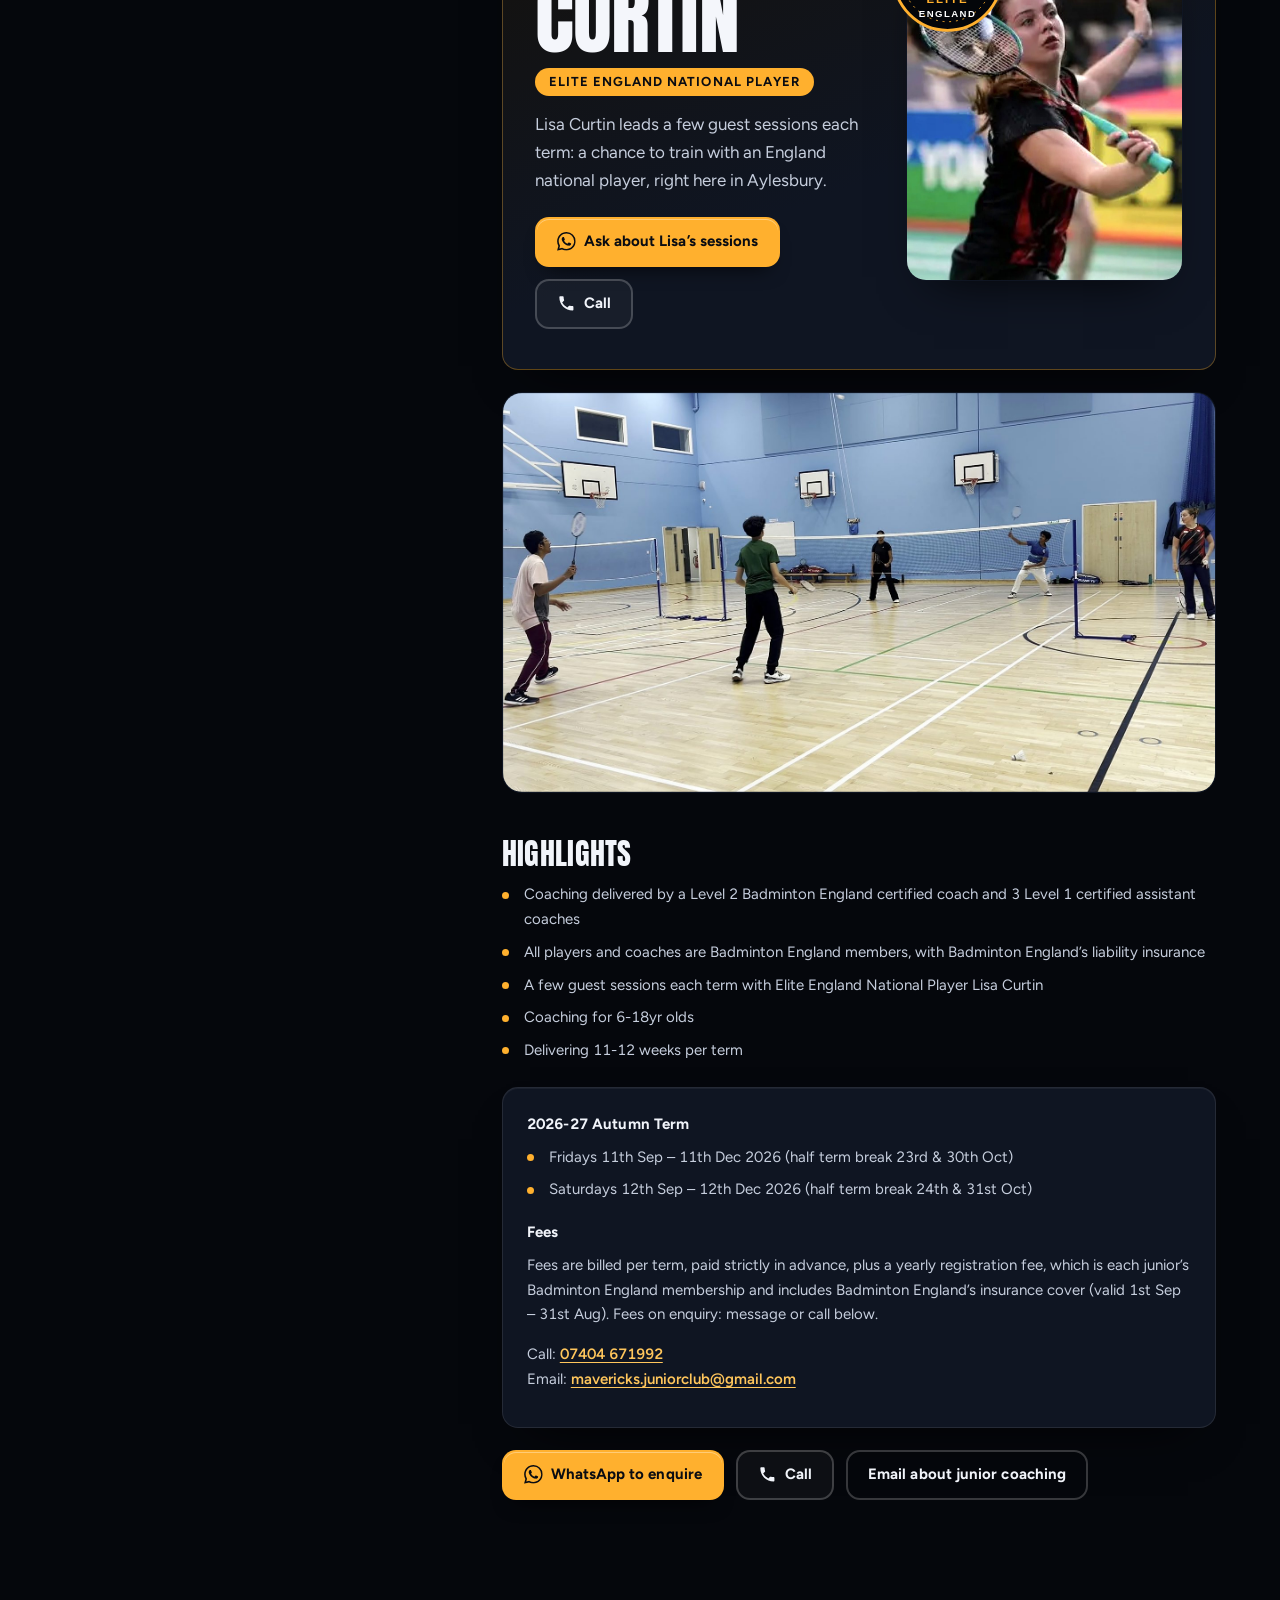
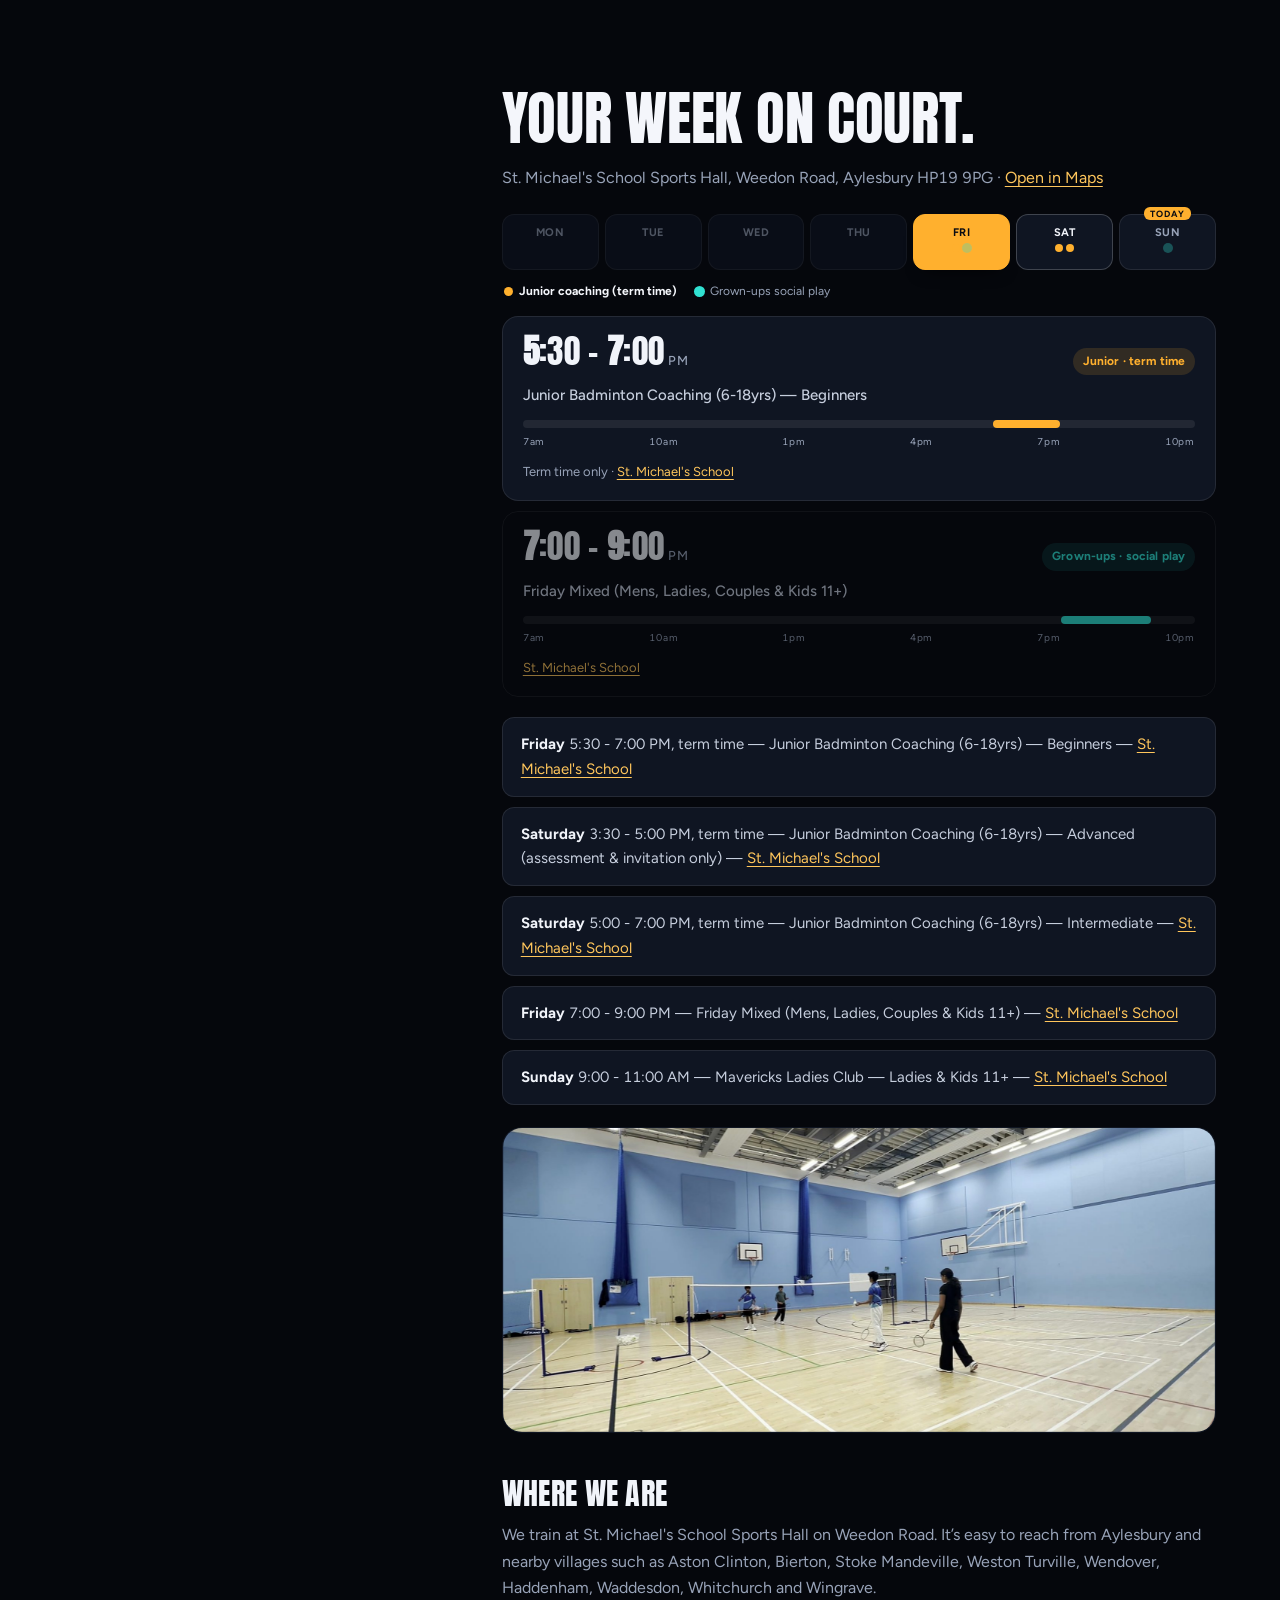
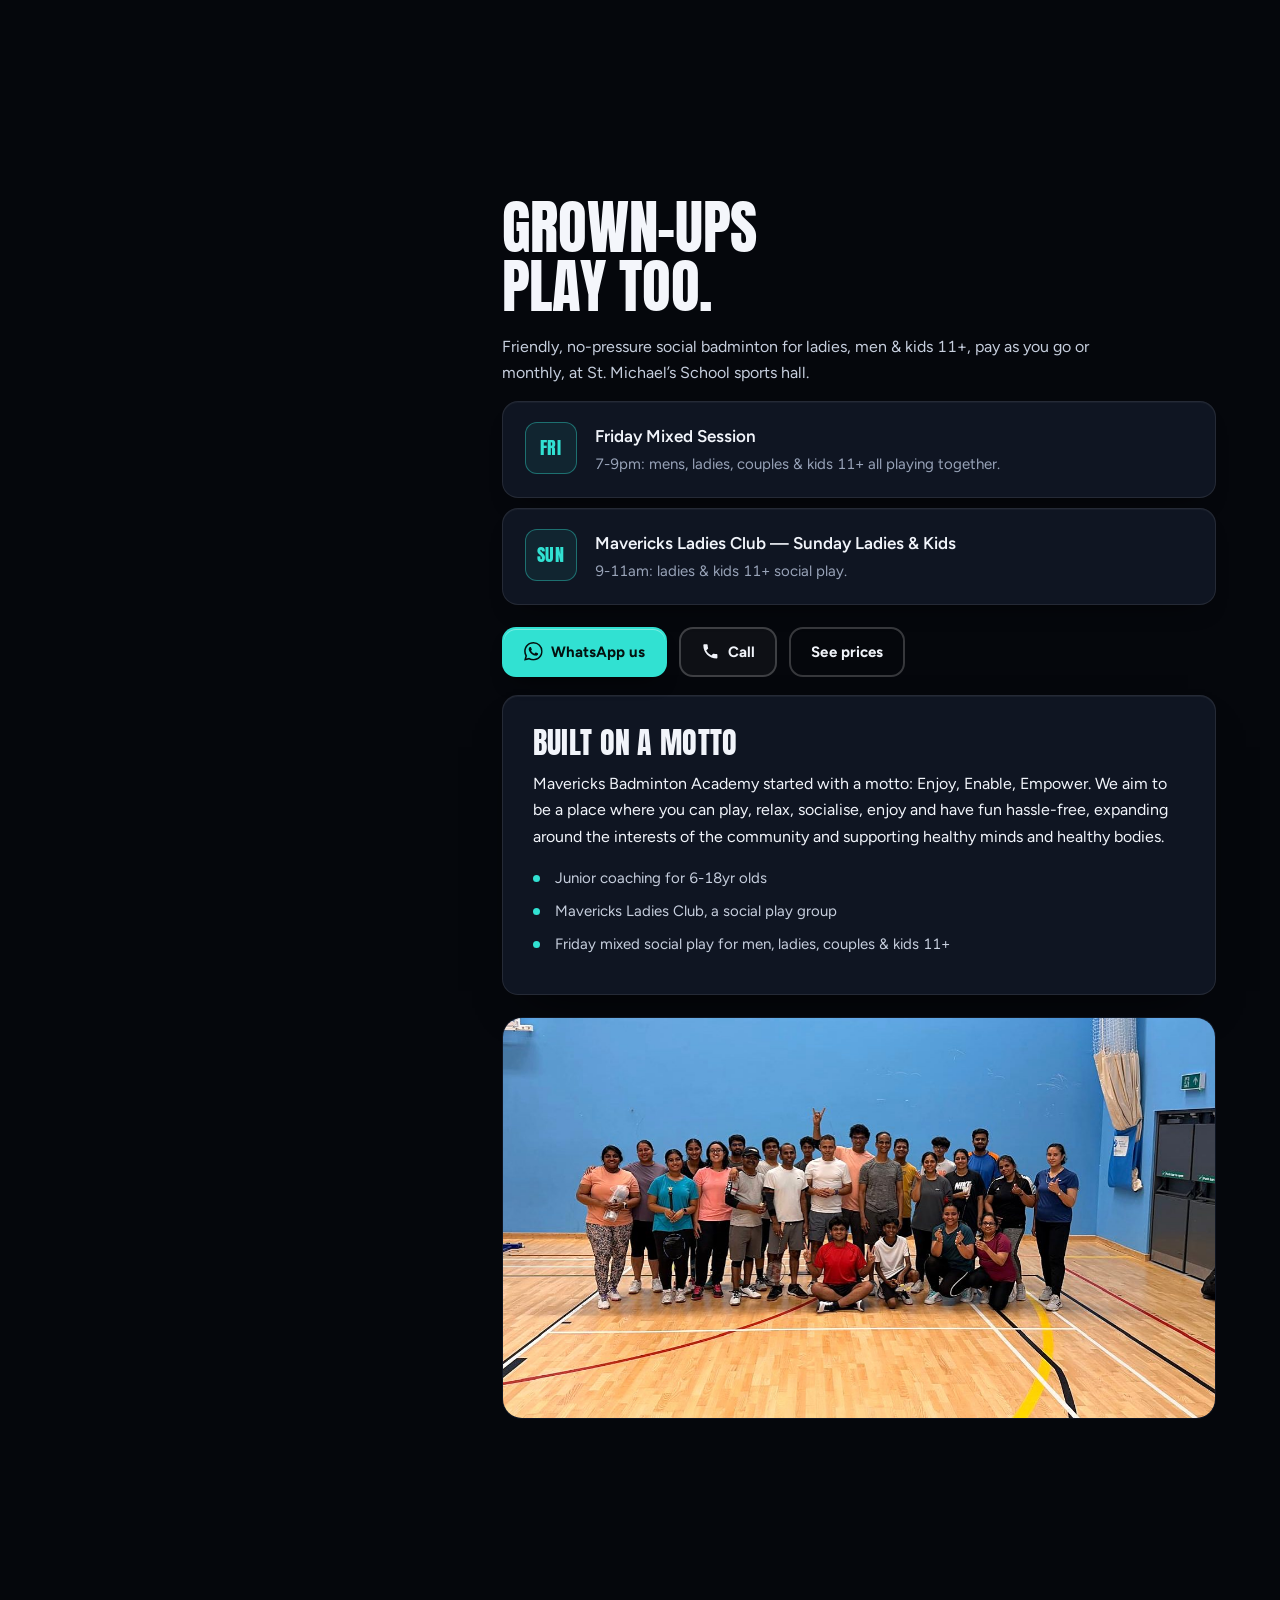
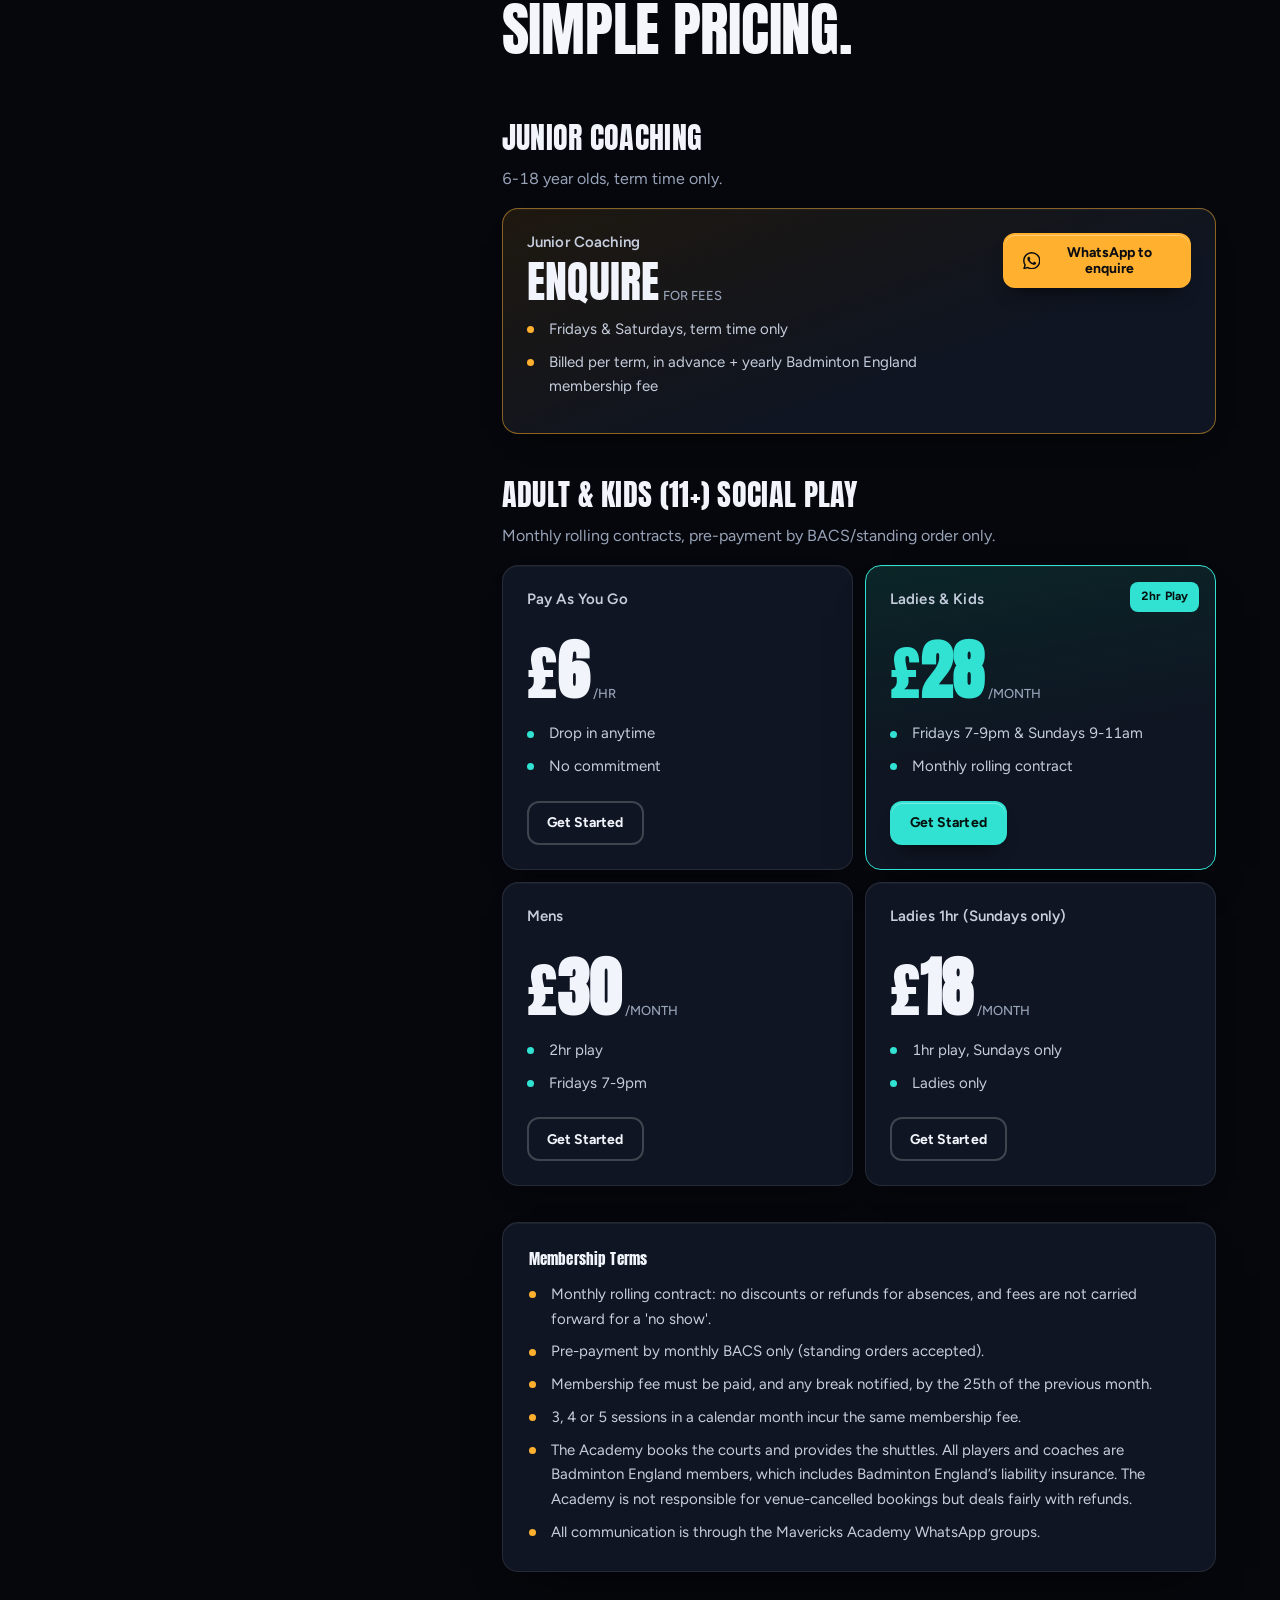
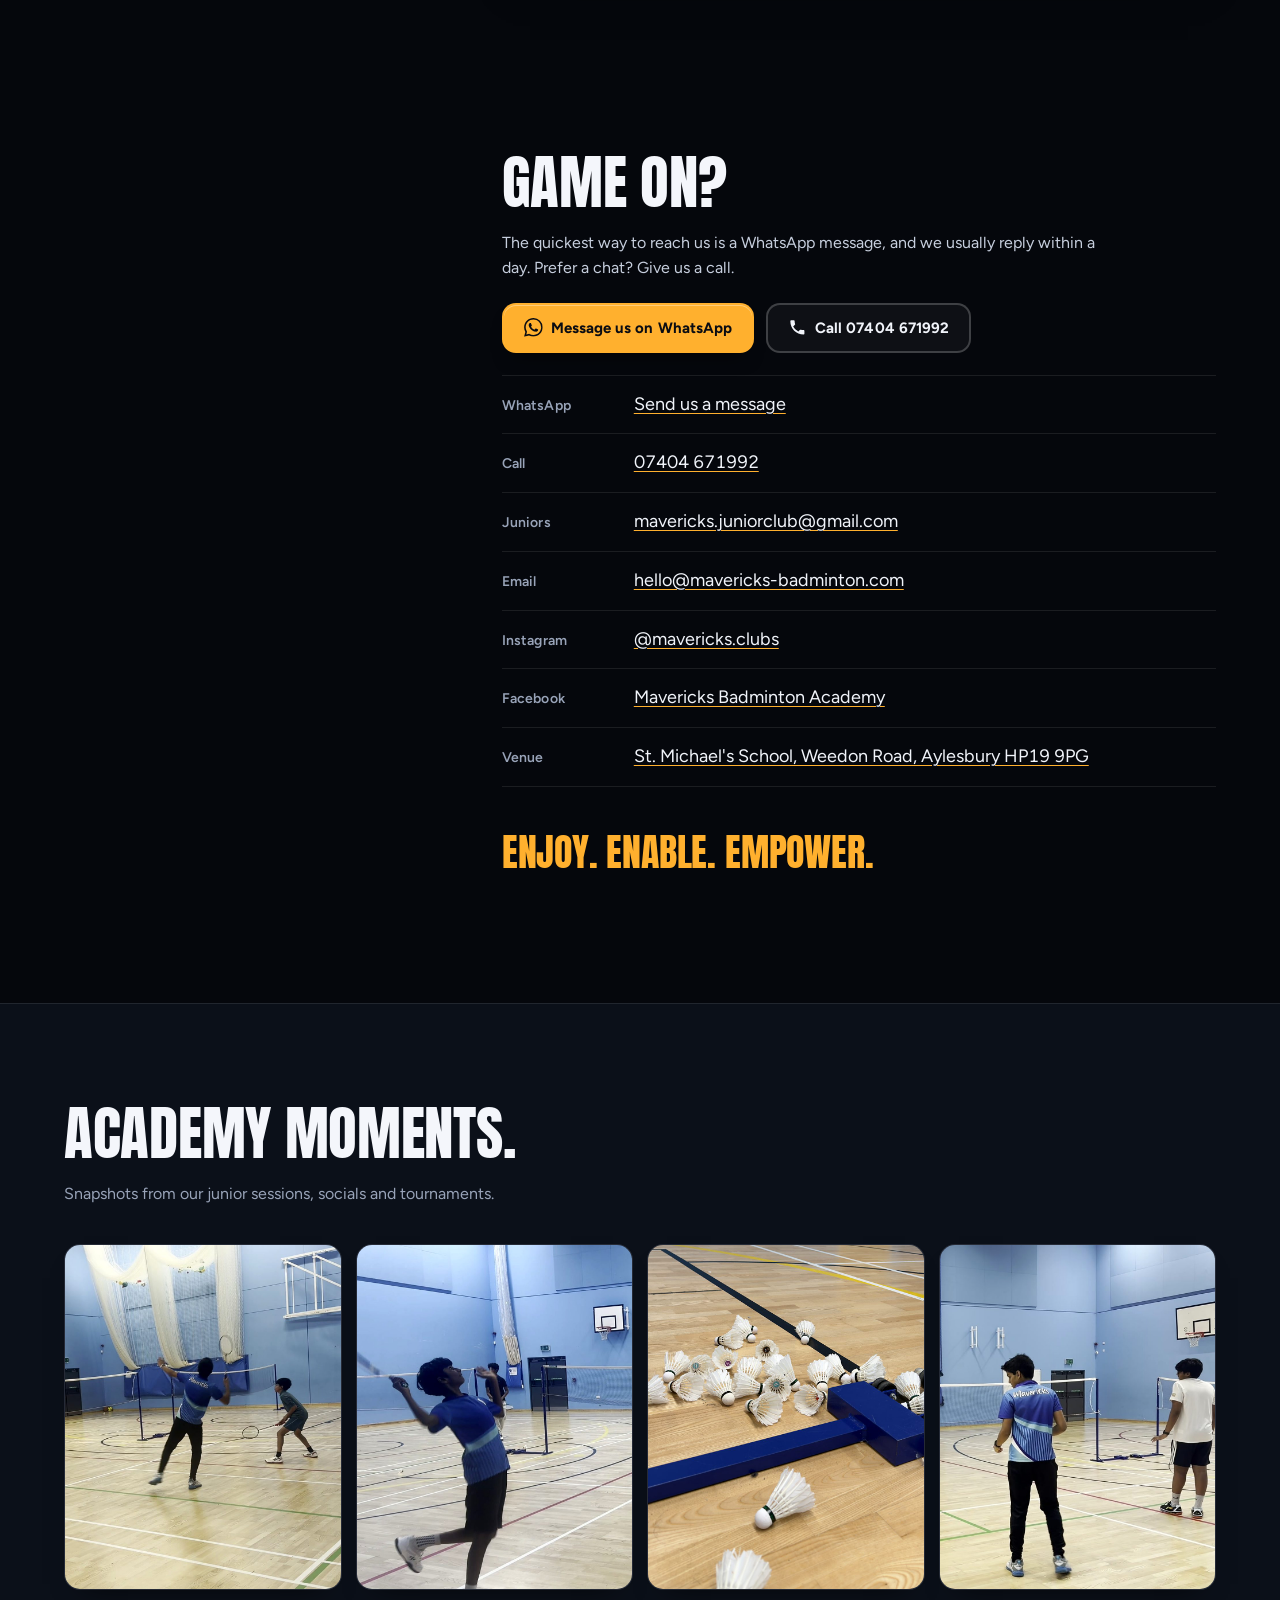
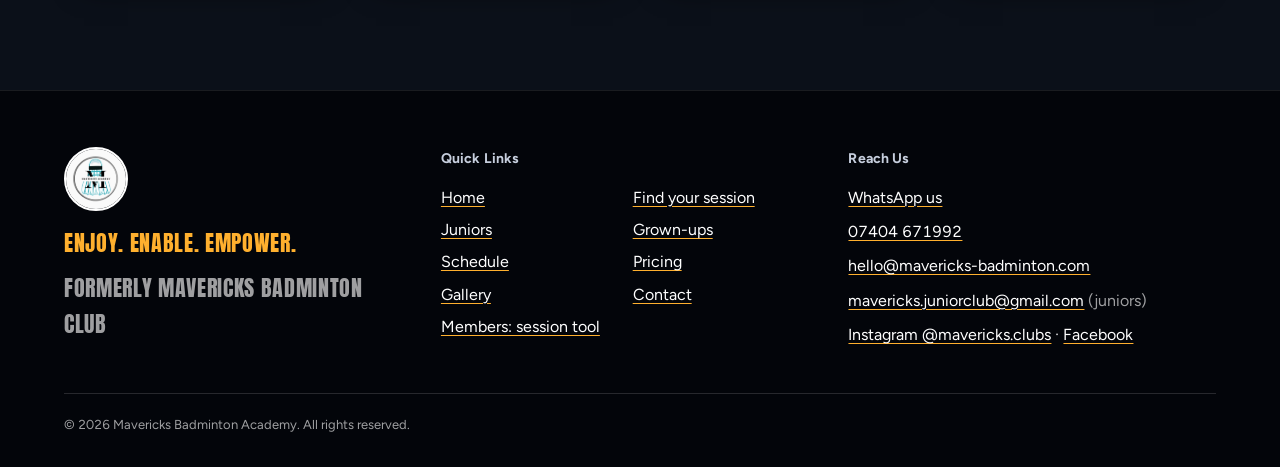
==== commit 16fd6c91: "Link the new Facebook Page (contact list, footer, structured data) Co-Authored-By: Claude Sonnet 5.5" ====
--- a/index.html
+++ b/index.html
@@ -52,7 +52,7 @@
       "addressCountry": "GB"
     },
     "areaServed": "Aylesbury, Buckinghamshire",
-    "sameAs": ["https://www.instagram.com/mavericks.clubs/"]
+    "sameAs": ["https://www.instagram.com/mavericks.clubs/", "https://www.facebook.com/profile.php?id=61596979319617"]
   }
   </script>
 </head>
@@ -427,13 +427,14 @@
               <a href="#contact" class="btn btn-wa" data-wa><svg class="ico" aria-hidden="true"><use href="#i-wa"/></svg><span>Message us on WhatsApp</span></a>
               <a href="#contact" class="btn btn-call" data-call><svg class="ico" aria-hidden="true"><use href="#i-call"/></svg><span>Call <span data-text="phone"></span></span></a>
             </div>
-            <noscript><p class="muted">Our contact buttons need JavaScript. You can also find us on <a href="https://www.instagram.com/mavericks.clubs/" target="_blank" rel="noopener">Instagram @mavericks.clubs</a>.</p></noscript>
+            <noscript><p class="muted">Our contact buttons need JavaScript. You can also find us on <a href="https://www.instagram.com/mavericks.clubs/" target="_blank" rel="noopener">Instagram @mavericks.clubs</a> and <a href="https://www.facebook.com/profile.php?id=61596979319617" target="_blank" rel="noopener">Facebook</a>.</p></noscript>
             <ul class="contact-list">
               <li><span>WhatsApp</span> <a href="#contact" data-wa>Send us a message</a></li>
               <li><span>Call</span> <a href="#contact" data-call data-text="phone"></a></li>
               <li><span>Juniors</span> <a href="#contact" data-mailto="juniorEmail" data-text="juniorEmail"></a></li>
               <li><span>Email</span> <a href="#contact" data-mailto="email" data-text="email"></a></li>
               <li><span>Instagram</span> <a href="https://www.instagram.com/mavericks.clubs/" target="_blank" rel="noopener">@mavericks.clubs</a></li>
+              <li><span>Facebook</span> <a href="https://www.facebook.com/profile.php?id=61596979319617" target="_blank" rel="noopener">Mavericks Badminton Academy</a></li>
               <li><span>Venue</span> <a href="https://maps.app.goo.gl/BkREnDt3v22gYq8x8" target="_blank" rel="noopener">St. Michael&#39;s School, Weedon Road, Aylesbury HP19 9PG</a></li>
             </ul>
             <p class="motto-end">Enjoy. Enable. Empower.</p>
@@ -482,7 +483,8 @@
         <p><a href="#contact" data-mailto="email" data-text="email"></a></p>
         <p><a href="#contact" data-mailto="juniorEmail" data-text="juniorEmail"></a> <span class="muted">(juniors)</span></p>
         <p class="social-row">
-          <a href="https://www.instagram.com/mavericks.clubs/" target="_blank" rel="noopener">Instagram @mavericks.clubs</a>
+          <a href="https://www.instagram.com/mavericks.clubs/" target="_blank" rel="noopener">Instagram @mavericks.clubs</a> &middot;
+          <a href="https://www.facebook.com/profile.php?id=61596979319617" target="_blank" rel="noopener">Facebook</a>
         </p>
       </div>
     </div>
